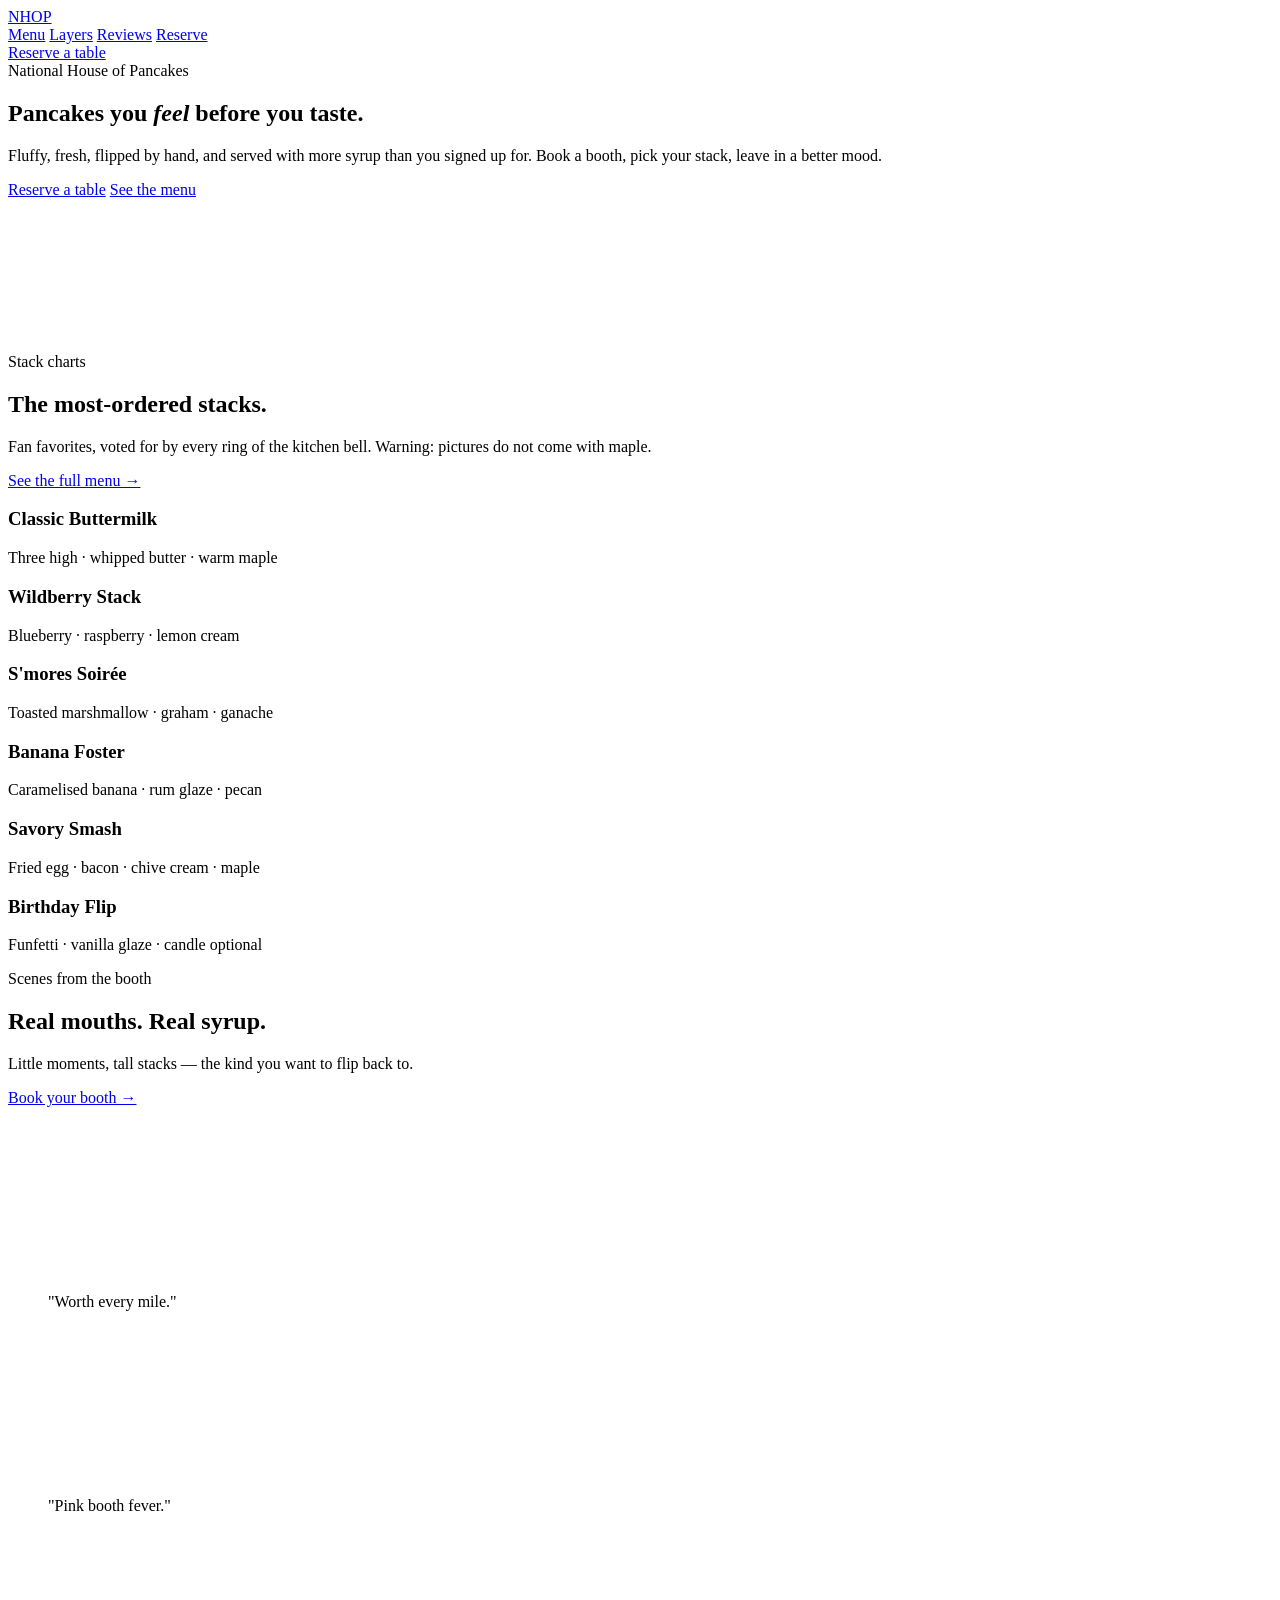
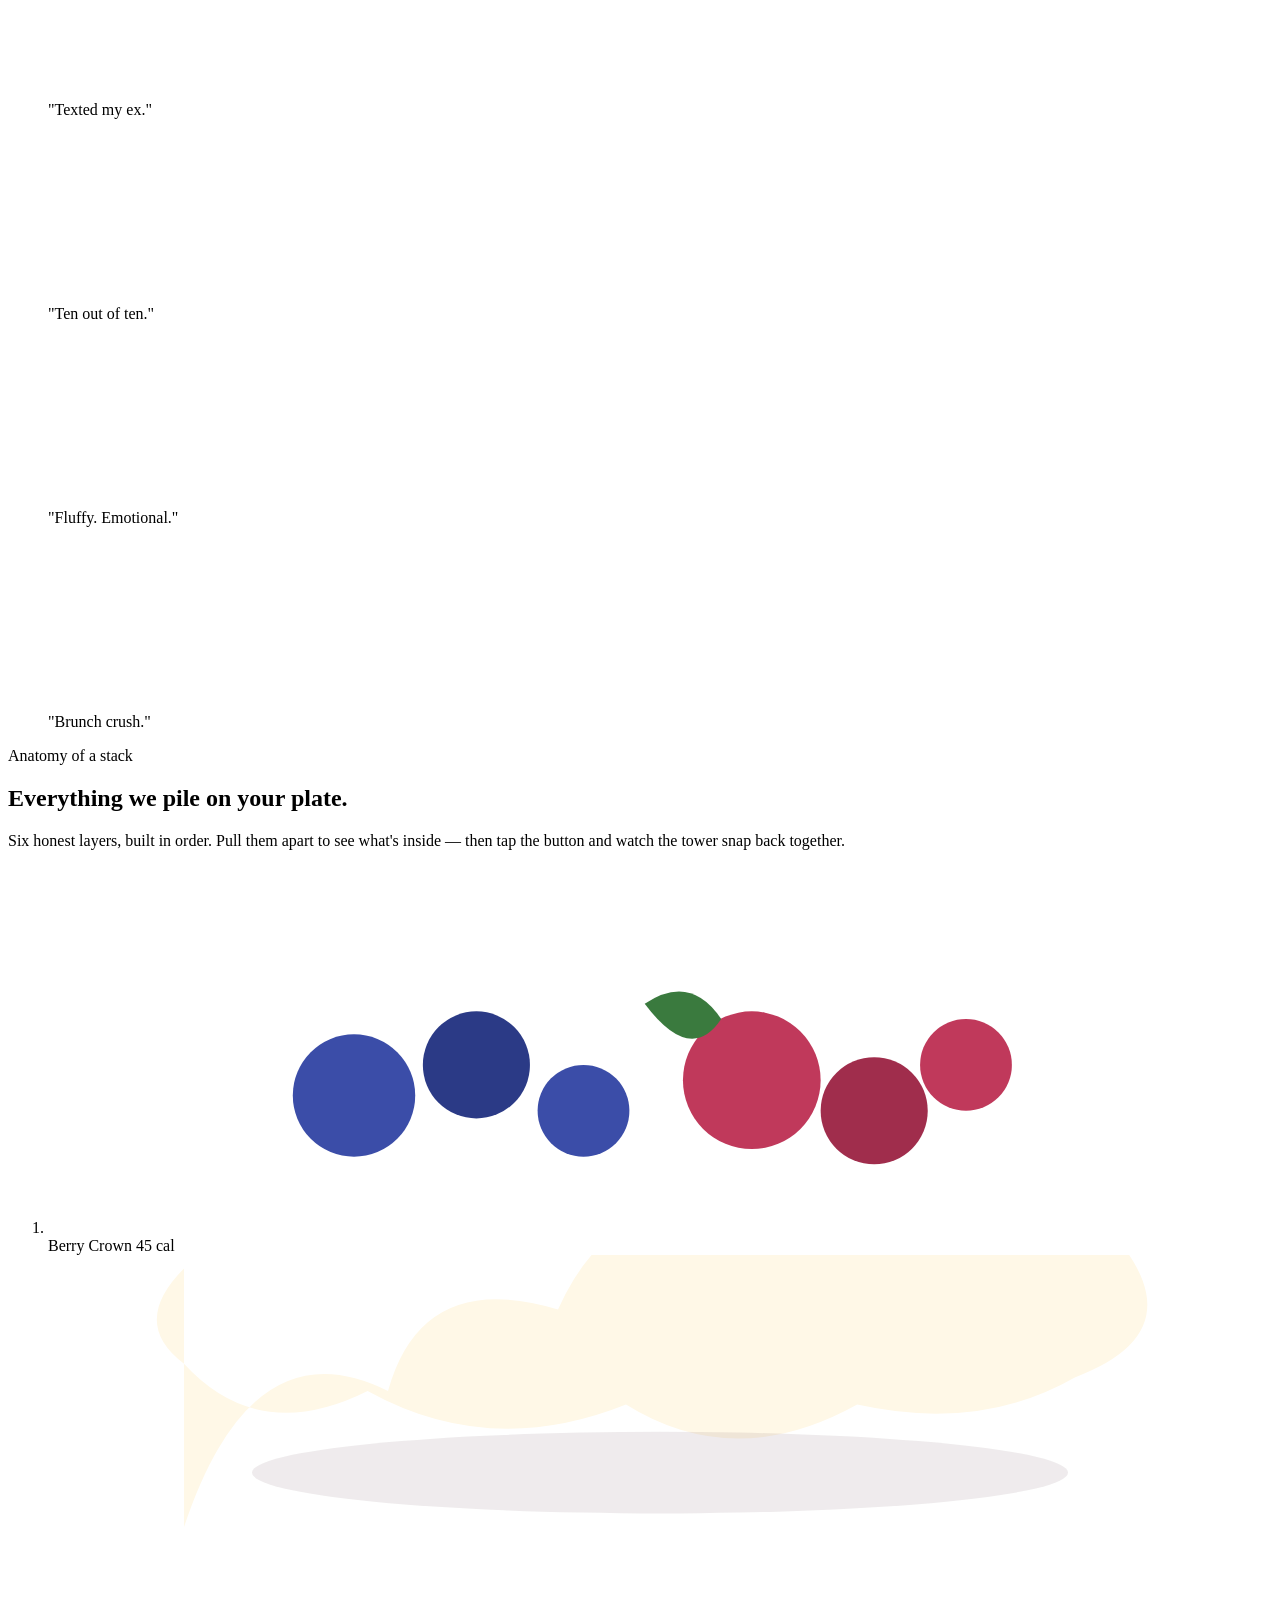
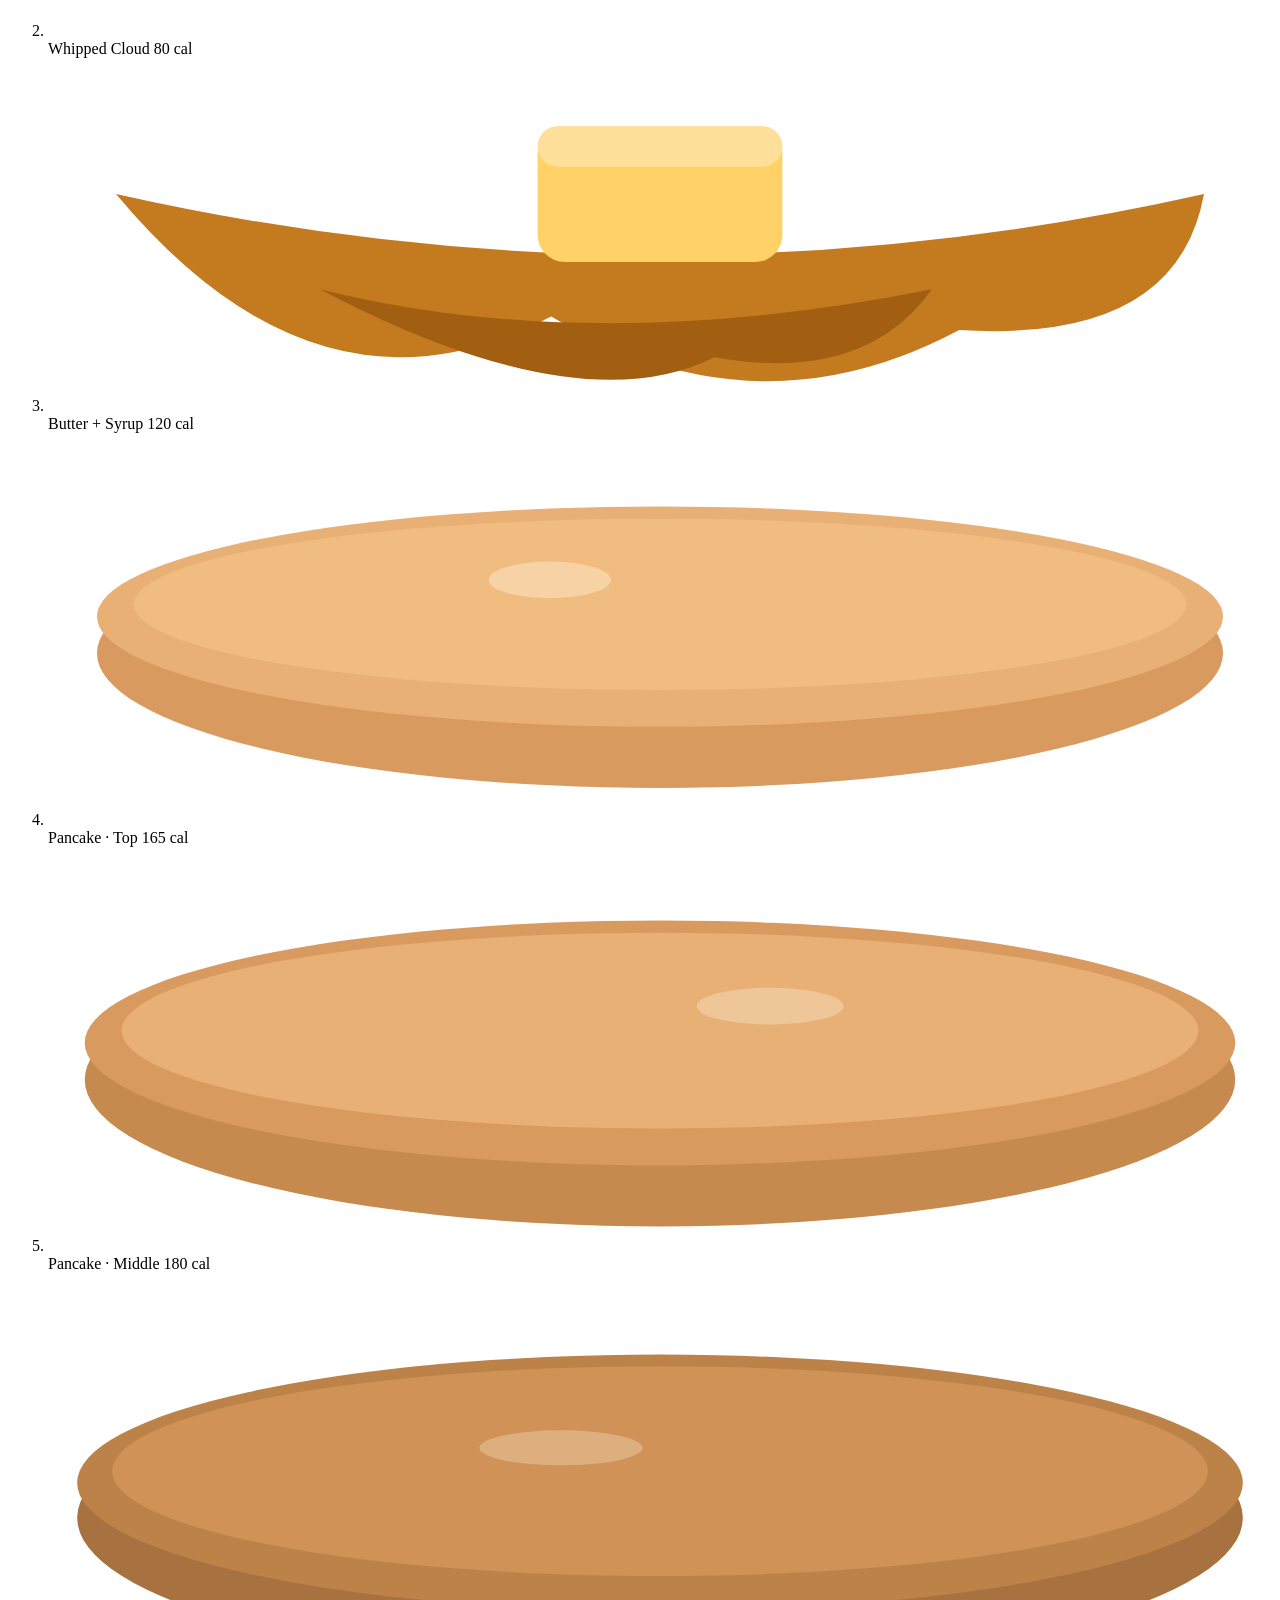
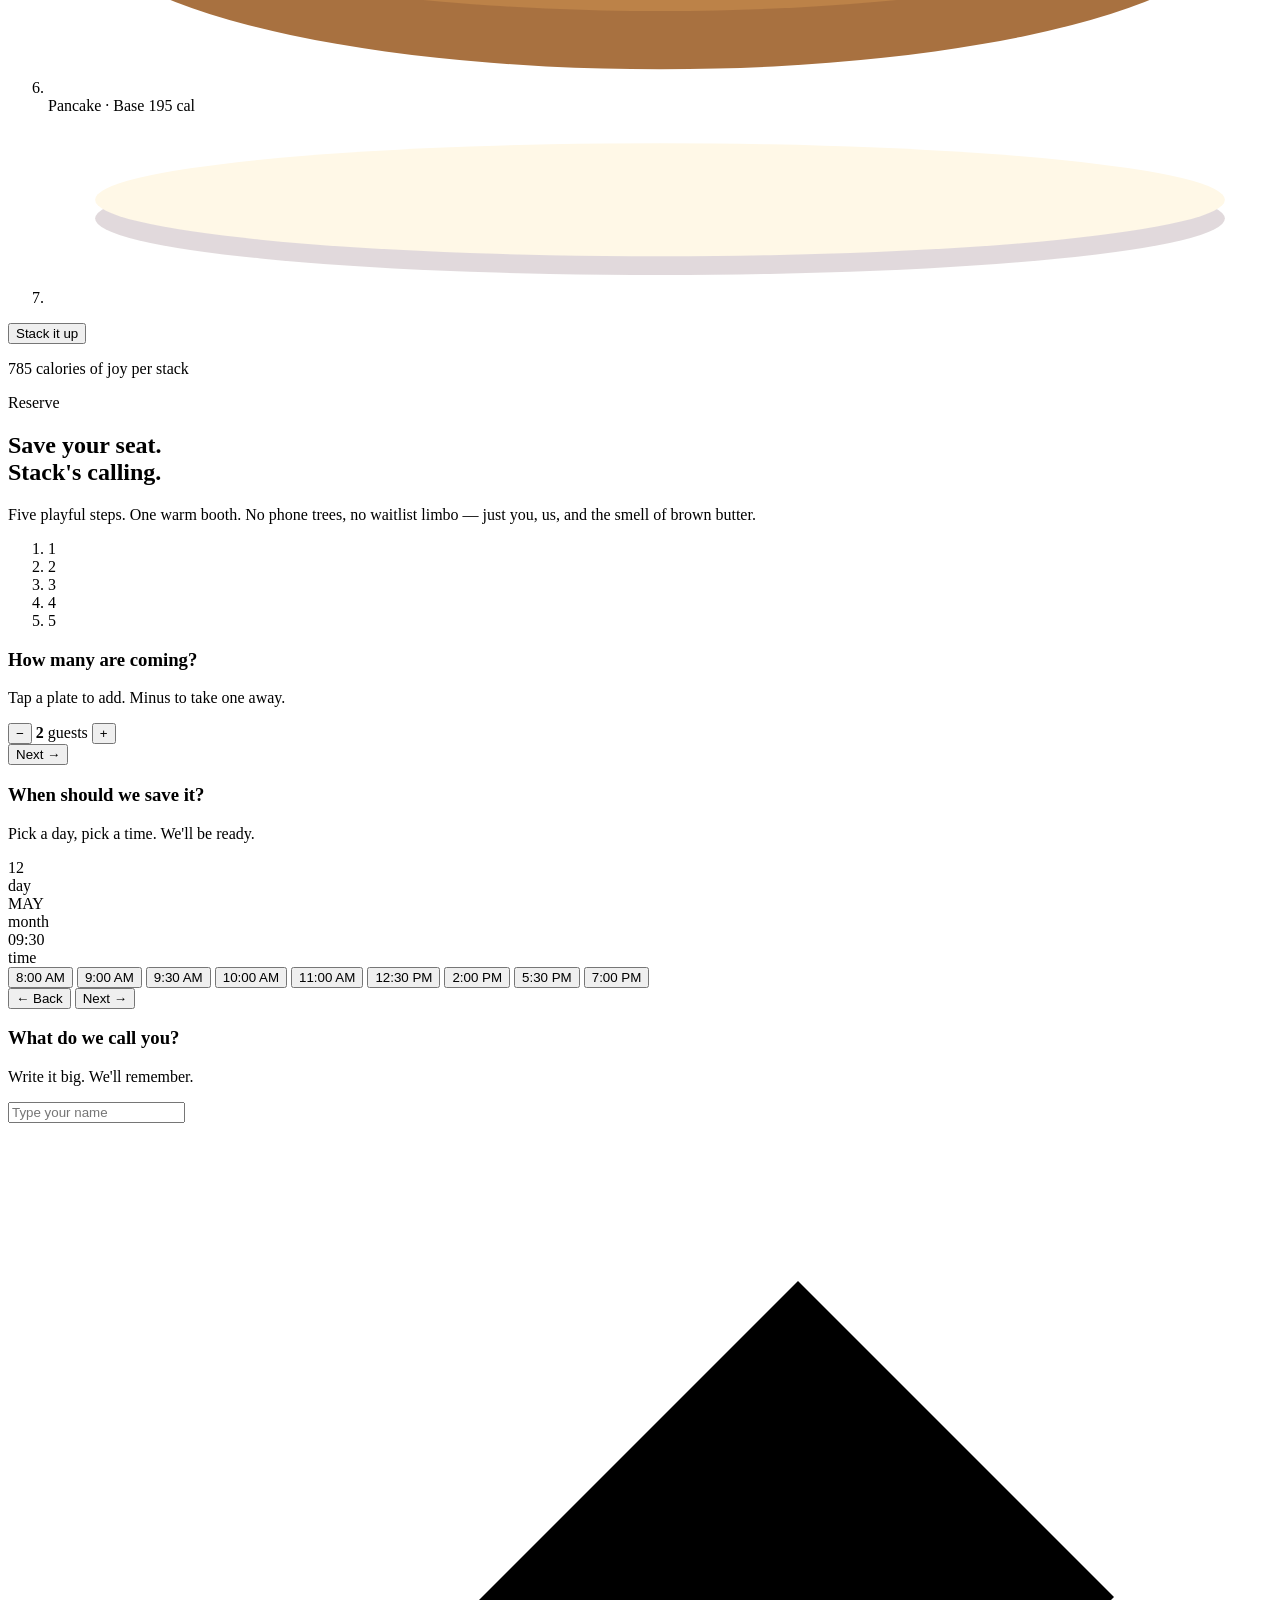
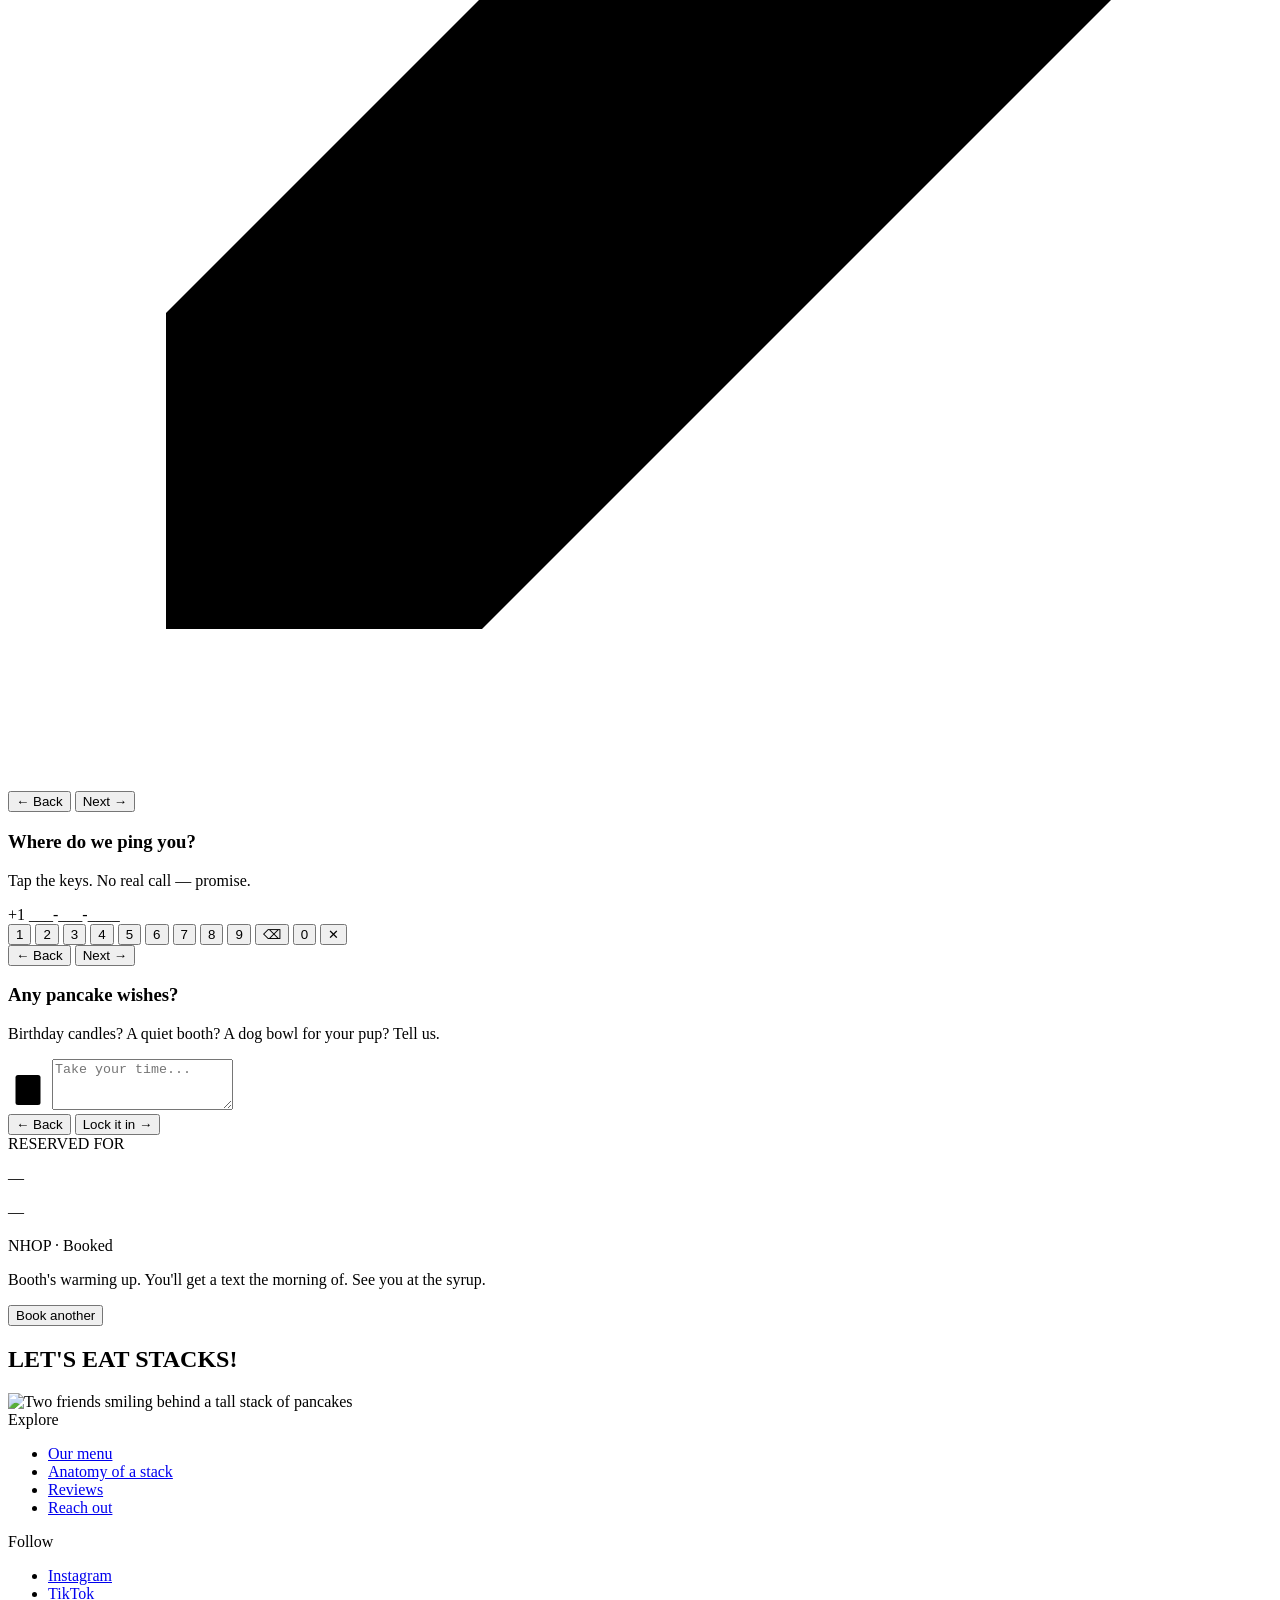
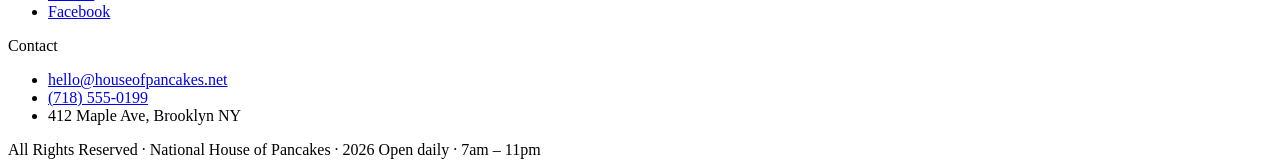
==== index.html @ e4974238 "Add files via upload" ====
<!DOCTYPE html>
<html lang="en">
<head>
  <meta charset="UTF-8" />
  <meta name="viewport" content="width=device-width, initial-scale=1.0" />
  <title>NHOP — Pancakes you feel before you taste.</title>
  <meta name="description" content="National House of Pancakes — fluffy stacks, bottomless syrup, and the happiest flip in America. Reserve a booth, pick your stack, leave in a better mood." />

  <!-- Satoshi — body / UI (Fontshare CDN) -->
  <link rel="preconnect" href="https://api.fontshare.com" crossorigin />
  <link rel="stylesheet" href="https://api.fontshare.com/v2/css?f[]=satoshi@400,500,700,900&display=swap" />

  <!-- Fraunces — display fallback until Atomic Beers is fully licensed -->
  <link rel="preconnect" href="https://fonts.googleapis.com" />
  <link rel="preconnect" href="https://fonts.gstatic.com" crossorigin />
  <link rel="stylesheet" href="https://fonts.googleapis.com/css2?family=Fraunces:wght@900&display=swap" />

  <!-- Local styles -->
  <link rel="stylesheet" href="./styles/main.css" />
</head>
<body>

  <!-- =========================================================
       Custom cursor (desktop) — gets JS-driven via main.js
       ========================================================= -->
  <div class="cursor" aria-hidden="true"></div>

  <!-- =========================================================
       NAV
       ========================================================= -->
  <header class="nav" id="nav">
    <div class="container nav__inner">
      <a href="/" class="nav__logo" aria-label="NHOP home">NHOP</a>
      <nav class="nav__links" aria-label="Primary">
        <a href="#menu">Menu</a>
        <a href="#layers">Layers</a>
        <a href="#reviews">Reviews</a>
        <a href="#reserve">Reserve</a>
      </nav>
      <a href="#reserve" class="btn">Reserve a table</a>
    </div>
  </header>

  <main>

    <!-- =========================================================
         HERO — Pancake Stack Builder (3D stage on the right)
         3D will be wired in via Three.js / R3F in a later pass.
         This skeleton uses a blob placeholder so layout works now.
         ========================================================= -->
    <section class="hero" id="hero">
      <div class="container hero__inner">

        <div class="hero__copy">
          <span class="eyebrow">National House of Pancakes</span>
          <h1 class="hero-title">
            Pancakes you <em>feel</em> before you taste.
          </h1>
          <!--
            Alt hero headlines (pick one for client review):
            · "Short on stacks. Long on joy."
            · "Stack happens. Pour follows."
            · "Breakfast that bites back. In a good way."
            · "Dopamine, served by the stack."
          -->
          <p class="lead hero__lead">
            Fluffy, fresh, flipped by hand, and served with more syrup than you
            signed up for. Book a booth, pick your stack, leave in a better mood.
          </p>
          <div class="hero__cta">
            <a href="#reserve" class="btn" data-cursor="grow">Reserve a table</a>
            <a href="#menu" class="btn btn--ghost" data-cursor="grow">See the menu</a>
          </div>
        </div>

        <div class="hero__stage" aria-hidden="true">
          <!-- Canvas mount point for Three.js / R3F pancake stack -->
          <canvas id="pancake-canvas"></canvas>
          <!-- Placeholder shown until 3D scene initialises -->
          <div class="hero__stage-placeholder" data-stage-placeholder></div>
        </div>

      </div>
    </section>

    <!-- =========================================================
         POPULAR — fan favorites
         ========================================================= -->
    <section class="section" id="menu">
      <div class="container">
        <div class="popular__head">
          <div>
            <span class="eyebrow">Stack charts</span>
            <h2>The most-ordered stacks.</h2>
            <p class="lead u-mt-6">
              Fan favorites, voted for by every ring of the kitchen bell. Warning:
              pictures do not come with maple.
            </p>
          </div>
          <a href="#full-menu" class="btn btn--ghost" data-cursor="grow">See the full menu →</a>
        </div>

        <div class="popular__grid">
          <article class="dish-card" data-cursor="grow">
            <h3 class="dish-card__title">Classic Buttermilk</h3>
            <p class="dish-card__meta">Three high · whipped butter · warm maple</p>
          </article>
          <article class="dish-card" data-cursor="grow">
            <h3 class="dish-card__title">Wildberry Stack</h3>
            <p class="dish-card__meta">Blueberry · raspberry · lemon cream</p>
          </article>
          <article class="dish-card" data-cursor="grow">
            <h3 class="dish-card__title">S'mores Soirée</h3>
            <p class="dish-card__meta">Toasted marshmallow · graham · ganache</p>
          </article>
          <article class="dish-card" data-cursor="grow">
            <h3 class="dish-card__title">Banana Foster</h3>
            <p class="dish-card__meta">Caramelised banana · rum glaze · pecan</p>
          </article>
          <article class="dish-card" data-cursor="grow">
            <h3 class="dish-card__title">Savory Smash</h3>
            <p class="dish-card__meta">Fried egg · bacon · chive cream · maple</p>
          </article>
          <article class="dish-card" data-cursor="grow">
            <h3 class="dish-card__title">Birthday Flip</h3>
            <p class="dish-card__meta">Funfetti · vanilla glaze · candle optional</p>
          </article>
        </div>
      </div>
    </section>

    <!-- =========================================================
         REVIEWS — pinned horizontal-scroll reel of polaroid videos
         The section is tall; a sticky child holds the heading + CTA
         on top and a horizontal track of tilted polaroid cards below.
         As the user scrolls vertically, JS translates the track on X.
         ========================================================= -->
    <section class="section section--pink reel" id="reviews">
      <div class="reel__pin">

        <div class="container reel__head">
          <div class="reel__head-copy">
            <span class="eyebrow">Scenes from the booth</span>
            <h2>Real mouths. Real syrup.</h2>
            <p class="lead u-mt-6">
              Little moments, tall stacks — the kind you want to flip back to.
            </p>
          </div>
          <a href="#reserve" class="btn" data-cursor="grow">Book your booth →</a>
        </div>

        <div class="reel__viewport">
          <div class="reel__track" data-reel-track>

            <figure class="reel-card" style="--tilt:-5deg; --lift:8px">
              <div class="reel-card__media">
                <video src="./assets/video/v1.mp4" poster="./assets/video/v1.jpg"
                       autoplay muted loop playsinline preload="metadata"
                       aria-label="A fresh pancake being flipped"></video>
              </div>
              <figcaption class="reel-card__meta">
                <p class="reel-card__quote">"Worth every mile."</p>
              </figcaption>
            </figure>

            <figure class="reel-card" style="--tilt:5deg; --lift:-18px">
              <div class="reel-card__media">
                <video src="./assets/video/v2.mp4" poster="./assets/video/v2.jpg"
                       autoplay muted loop playsinline preload="metadata"
                       aria-label="Pancakes stacking up on the plate"></video>
              </div>
              <figcaption class="reel-card__meta">
                <p class="reel-card__quote">"Pink booth fever."</p>
              </figcaption>
            </figure>

            <figure class="reel-card" style="--tilt:-3deg; --lift:22px">
              <div class="reel-card__media">
                <video src="./assets/video/v3.mp4" poster="./assets/video/v3.jpg"
                       autoplay muted loop playsinline preload="metadata"
                       aria-label="Warm maple syrup pouring over pancakes"></video>
              </div>
              <figcaption class="reel-card__meta">
                <p class="reel-card__quote">"Texted my ex."</p>
              </figcaption>
            </figure>

            <figure class="reel-card" style="--tilt:4deg; --lift:-6px">
              <div class="reel-card__media">
                <video src="./assets/video/v4.mp4" poster="./assets/video/v4.jpg"
                       autoplay muted loop playsinline preload="metadata"
                       aria-label="A tall stack glowing under warm light"></video>
              </div>
              <figcaption class="reel-card__meta">
                <p class="reel-card__quote">"Ten out of ten."</p>
              </figcaption>
            </figure>

            <figure class="reel-card" style="--tilt:-6deg; --lift:14px">
              <div class="reel-card__media">
                <video src="./assets/video/v5.mp4" poster="./assets/video/v5.jpg"
                       autoplay muted loop playsinline preload="metadata"
                       aria-label="Butter melting on the top of a hot stack"></video>
              </div>
              <figcaption class="reel-card__meta">
                <p class="reel-card__quote">"Fluffy. Emotional."</p>
              </figcaption>
            </figure>

            <figure class="reel-card" style="--tilt:6deg; --lift:-12px">
              <div class="reel-card__media">
                <video src="./assets/video/v6.mp4" poster="./assets/video/v6.jpg"
                       autoplay muted loop playsinline preload="metadata"
                       aria-label="First bite taken out of a pancake"></video>
              </div>
              <figcaption class="reel-card__meta">
                <p class="reel-card__quote">"Brunch crush."</p>
              </figcaption>
            </figure>

          </div>
        </div>

      </div>
    </section>

    <!-- =========================================================
         LAYERS — exploded-view pancake (anatomy of a stack)
         Explains what goes into a NHOP stack + calorie story per layer.
         The SVG layers are a fast placeholder; a dedicated 3D assembly
         video (separate Higgsfield gen) will drop in here once ready.
         ========================================================= -->
    <section class="section layers" id="layers">
      <div class="container">

        <header class="layers__head">
          <span class="eyebrow">Anatomy of a stack</span>
          <h2 class="layers__title">Everything we pile on your plate.</h2>
          <p class="lead">
            Six honest layers, built in order. Pull them apart to see what's inside —
            then tap the button and watch the tower snap back together.
          </p>
        </header>

        <div class="layers__stage" data-layers-state="exploded" aria-live="polite">

          <ol class="layers__stack" role="list">

            <!-- 1 · Berry crown -->
            <li class="layer" style="--i:0" data-label-side="left">
              <div class="layer__art layer__art--berries">
                <svg viewBox="0 0 160 48" aria-hidden="true" focusable="false">
                  <!-- blueberries -->
                  <circle cx="40"  cy="30" r="8"  fill="#3B4DA8"/>
                  <circle cx="56"  cy="26" r="7"  fill="#2B3A86"/>
                  <circle cx="70"  cy="32" r="6"  fill="#3B4DA8"/>
                  <!-- raspberries -->
                  <circle cx="92"  cy="28" r="9"  fill="#C0395B"/>
                  <circle cx="108" cy="32" r="7"  fill="#A02D4C"/>
                  <circle cx="120" cy="26" r="6"  fill="#C0395B"/>
                  <!-- leaf -->
                  <path d="M78 18 q6 -4 10 2 q-4 6 -10 -2 z" fill="#3A7A3E"/>
                </svg>
              </div>
              <aside class="layer__label">
                <span class="layer__name">Berry Crown</span>
                <span class="layer__cal">45 cal</span>
              </aside>
            </li>

            <!-- 2 · Whipped cream -->
            <li class="layer" style="--i:1" data-label-side="right">
              <div class="layer__art layer__art--cream">
                <svg viewBox="0 0 180 56" aria-hidden="true" focusable="false">
                  <path d="M20 40 q10 -30 30 -20 q5 -18 25 -12 q10 -22 30 -8 q15 -18 30 -4 q12 -10 24 4 q8 12 -8 18 q-14 8 -32 4 q-18 10 -34 0 q-20 8 -38 -2 q-16 8 -27 -4 q-8 -6 0 -14 z" fill="#FFF8E7"/>
                  <ellipse cx="90" cy="32" rx="60" ry="6" fill="rgba(57,2,25,0.08)"/>
                </svg>
              </div>
              <aside class="layer__label">
                <span class="layer__name">Whipped Cloud</span>
                <span class="layer__cal">80 cal</span>
              </aside>
            </li>

            <!-- 3 · Butter + syrup -->
            <li class="layer" style="--i:2" data-label-side="left">
              <div class="layer__art layer__art--butter">
                <svg viewBox="0 0 180 52" aria-hidden="true" focusable="false">
                  <!-- maple glaze drip -->
                  <path d="M10 20 q80 18 160 0 q-4 22 -36 20 q-30 16 -60 -2 q-34 18 -64 -18 z" fill="#C47A1E"/>
                  <path d="M40 34 q40 10 90 0 q-10 14 -32 10 q-20 10 -58 -10 z" fill="#A25F12"/>
                  <!-- butter pat -->
                  <rect x="72" y="10" width="36" height="20" rx="4" fill="#FFD166"/>
                  <rect x="72" y="10" width="36" height="6"  rx="3" fill="#FFE09A"/>
                </svg>
              </div>
              <aside class="layer__label">
                <span class="layer__name">Butter + Syrup</span>
                <span class="layer__cal">120 cal</span>
              </aside>
            </li>

            <!-- 4 · Pancake top -->
            <li class="layer" style="--i:3" data-label-side="right">
              <div class="layer__art layer__art--pancake">
                <svg viewBox="0 0 200 64" aria-hidden="true" focusable="false">
                  <ellipse cx="100" cy="36" rx="92" ry="22" fill="#D89A5E"/>
                  <ellipse cx="100" cy="30" rx="92" ry="18" fill="#E8B074"/>
                  <ellipse cx="100" cy="28" rx="86" ry="14" fill="#F0BC7F"/>
                  <ellipse cx="82"  cy="24" rx="10" ry="3"  fill="rgba(255,248,231,0.35)"/>
                </svg>
              </div>
              <aside class="layer__label">
                <span class="layer__name">Pancake · Top</span>
                <span class="layer__cal">165 cal</span>
              </aside>
            </li>

            <!-- 5 · Pancake middle -->
            <li class="layer" style="--i:4" data-label-side="left">
              <div class="layer__art layer__art--pancake">
                <svg viewBox="0 0 200 66" aria-hidden="true" focusable="false">
                  <ellipse cx="100" cy="38" rx="94" ry="24" fill="#C68A4F"/>
                  <ellipse cx="100" cy="32" rx="94" ry="20" fill="#D89A5E"/>
                  <ellipse cx="100" cy="30" rx="88" ry="16" fill="#E8B074"/>
                  <ellipse cx="118" cy="26" rx="12" ry="3"  fill="rgba(255,248,231,0.3)"/>
                </svg>
              </div>
              <aside class="layer__label">
                <span class="layer__name">Pancake · Middle</span>
                <span class="layer__cal">180 cal</span>
              </aside>
            </li>

            <!-- 6 · Pancake base -->
            <li class="layer" style="--i:5" data-label-side="right">
              <div class="layer__art layer__art--pancake">
                <svg viewBox="0 0 210 72" aria-hidden="true" focusable="false">
                  <ellipse cx="105" cy="42" rx="100" ry="26" fill="#A87140"/>
                  <ellipse cx="105" cy="36" rx="100" ry="22" fill="#BC8248"/>
                  <ellipse cx="105" cy="34" rx="94"  ry="18" fill="#D09256"/>
                  <ellipse cx="88"  cy="30" rx="14"  ry="3"  fill="rgba(255,248,231,0.28)"/>
                </svg>
              </div>
              <aside class="layer__label">
                <span class="layer__name">Pancake · Base</span>
                <span class="layer__cal">195 cal</span>
              </aside>
            </li>

            <!-- Plate (static, anchor) -->
            <li class="layer layer--plate" style="--i:6" aria-hidden="true">
              <div class="layer__art layer__art--plate">
                <svg viewBox="0 0 260 40" focusable="false">
                  <ellipse cx="130" cy="22" rx="120" ry="12" fill="rgba(57,2,25,0.15)"/>
                  <ellipse cx="130" cy="18" rx="120" ry="12" fill="#FFF8E7"/>
                </svg>
              </div>
            </li>

          </ol>

          <div class="layers__controls">
            <button class="btn" data-layers-toggle aria-pressed="false">Stack it up</button>
            <p class="layers__total"><span class="layers__total-num">785</span> calories of joy per stack</p>
          </div>

        </div>
      </div>
    </section>

    <!-- =========================================================
         RESERVE — interactive 5-step mini-game
         Each step is its own micro-scene with its own interaction.
         State managed in scripts/reserve.js
         ========================================================= -->
    <section class="section reserve" id="reserve">
      <div class="container reserve__inner">

        <header class="reserve__intro">
          <span class="eyebrow">Reserve</span>
          <h2 class="reserve__title">Save your seat. <br/>Stack's calling.</h2>
          <p class="lead reserve__lead">
            Five playful steps. One warm booth. No phone trees, no waitlist
            limbo — just you, us, and the smell of brown butter.
          </p>
        </header>

        <div class="reserve__game" data-step="1" aria-live="polite">

          <!-- Step progress dots -->
          <ol class="reserve__progress" aria-label="Reservation progress">
            <li class="reserve__dot is-active" data-step="1"><span>1</span></li>
            <li class="reserve__dot" data-step="2"><span>2</span></li>
            <li class="reserve__dot" data-step="3"><span>3</span></li>
            <li class="reserve__dot" data-step="4"><span>4</span></li>
            <li class="reserve__dot" data-step="5"><span>5</span></li>
          </ol>

          <!-- ======= Step 1: Party size ======= -->
          <div class="reserve__scene is-visible" data-scene="1">
            <h3 class="reserve__q">How many are coming?</h3>
            <p class="reserve__hint">Tap a plate to add. Minus to take one away.</p>

            <div class="party-table" data-party-count="2" aria-label="Animated party table">
              <!-- Plates rendered by JS -->
            </div>

            <div class="party-controls">
              <button class="party-btn" data-party="-" aria-label="Remove a plate">−</button>
              <span class="party-display"><strong class="party-count">2</strong> <span>guests</span></span>
              <button class="party-btn" data-party="+" aria-label="Add a plate">+</button>
            </div>

            <div class="reserve__nav">
              <span class="reserve__nav-spacer"></span>
              <button class="btn" data-reserve-next>Next →</button>
            </div>
          </div>

          <!-- ======= Step 2: Date & time (flip-clock) ======= -->
          <div class="reserve__scene" data-scene="2">
            <h3 class="reserve__q">When should we save it?</h3>
            <p class="reserve__hint">Pick a day, pick a time. We'll be ready.</p>

            <div class="flip-clock" aria-label="Selected date and time">
              <div class="flip-unit">
                <div class="flip-card" data-flip="day">12</div>
                <span class="flip-label">day</span>
              </div>
              <div class="flip-unit">
                <div class="flip-card" data-flip="month">MAY</div>
                <span class="flip-label">month</span>
              </div>
              <div class="flip-unit flip-unit--wide">
                <div class="flip-card" data-flip="time">09:30</div>
                <span class="flip-label">time</span>
              </div>
            </div>

            <div class="date-picker">
              <div class="date-picker__row" data-picker="day" aria-label="Day chips">
                <!-- day chips rendered by JS -->
              </div>
              <div class="date-picker__row" data-picker="time" aria-label="Time chips">
                <button class="chip" data-time="08:00">8:00 AM</button>
                <button class="chip" data-time="09:00">9:00 AM</button>
                <button class="chip is-active" data-time="09:30">9:30 AM</button>
                <button class="chip" data-time="10:00">10:00 AM</button>
                <button class="chip" data-time="11:00">11:00 AM</button>
                <button class="chip" data-time="12:30">12:30 PM</button>
                <button class="chip" data-time="14:00">2:00 PM</button>
                <button class="chip" data-time="17:30">5:30 PM</button>
                <button class="chip" data-time="19:00">7:00 PM</button>
              </div>
            </div>

            <div class="reserve__nav">
              <button class="btn btn--ghost" data-reserve-prev>← Back</button>
              <button class="btn" data-reserve-next>Next →</button>
            </div>
          </div>

          <!-- ======= Step 3: Name (handwritten) ======= -->
          <div class="reserve__scene" data-scene="3">
            <h3 class="reserve__q">What do we call you?</h3>
            <p class="reserve__hint">Write it big. We'll remember.</p>

            <div class="name-field">
              <input
                type="text"
                class="name-input"
                data-reserve-field="name"
                placeholder="Type your name"
                autocomplete="given-name"
                maxlength="24" />
              <span class="name-underline" aria-hidden="true"></span>
              <svg class="name-pen" viewBox="0 0 32 32" aria-hidden="true">
                <path d="M20 4l8 8-16 16H4v-8L20 4z" fill="currentColor"/>
              </svg>
            </div>

            <div class="reserve__nav">
              <button class="btn btn--ghost" data-reserve-prev>← Back</button>
              <button class="btn" data-reserve-next>Next →</button>
            </div>
          </div>

          <!-- ======= Step 4: Phone (retro keypad) ======= -->
          <div class="reserve__scene" data-scene="4">
            <h3 class="reserve__q">Where do we ping you?</h3>
            <p class="reserve__hint">Tap the keys. No real call — promise.</p>

            <div class="phone-display">
              <span class="phone-prefix">+1</span>
              <span class="phone-number" data-reserve-field="phone">___-___-____</span>
            </div>

            <div class="keypad" aria-label="Phone keypad">
              <button class="key" data-key="1">1</button>
              <button class="key" data-key="2">2</button>
              <button class="key" data-key="3">3</button>
              <button class="key" data-key="4">4</button>
              <button class="key" data-key="5">5</button>
              <button class="key" data-key="6">6</button>
              <button class="key" data-key="7">7</button>
              <button class="key" data-key="8">8</button>
              <button class="key" data-key="9">9</button>
              <button class="key key--alt" data-key="del" aria-label="Delete last digit">⌫</button>
              <button class="key" data-key="0">0</button>
              <button class="key key--alt" data-key="clear" aria-label="Clear number">✕</button>
            </div>

            <div class="reserve__nav">
              <button class="btn btn--ghost" data-reserve-prev>← Back</button>
              <button class="btn" data-reserve-next>Next →</button>
            </div>
          </div>

          <!-- ======= Step 5: Wishes ======= -->
          <div class="reserve__scene" data-scene="5">
            <h3 class="reserve__q">Any pancake wishes?</h3>
            <p class="reserve__hint">Birthday candles? A quiet booth? A dog bowl for your pup? Tell us.</p>

            <div class="wish-field">
              <span class="wish-waiter" aria-hidden="true">
                <!-- Simple notebook icon that "nods" while typing -->
                <svg viewBox="0 0 32 32" width="40" height="40">
                  <rect x="6" y="4" width="20" height="24" rx="2" fill="var(--color-honey)"/>
                  <line x1="10" y1="10" x2="22" y2="10" stroke="var(--color-burgundy)" stroke-width="1.5"/>
                  <line x1="10" y1="15" x2="22" y2="15" stroke="var(--color-burgundy)" stroke-width="1.5"/>
                  <line x1="10" y1="20" x2="18" y2="20" stroke="var(--color-burgundy)" stroke-width="1.5"/>
                </svg>
              </span>
              <textarea
                class="wish-input"
                data-reserve-field="wish"
                rows="3"
                maxlength="240"
                placeholder="Take your time..."></textarea>
            </div>

            <div class="reserve__nav">
              <button class="btn btn--ghost" data-reserve-prev>← Back</button>
              <button class="btn" data-reserve-submit>Lock it in →</button>
            </div>
          </div>

          <!-- ======= Confirmation scene ======= -->
          <div class="reserve__scene reserve__scene--done" data-scene="done">
            <div class="reserve__card" role="status">
              <span class="reserve__card-label">RESERVED FOR</span>
              <p class="reserve__card-name" data-confirm="name">—</p>
              <p class="reserve__card-meta" data-confirm="meta">—</p>
              <p class="reserve__card-wish" data-confirm="wish"></p>
              <span class="reserve__card-seal">NHOP · Booked</span>
            </div>
            <p class="reserve__done-copy">Booth's warming up. You'll get a text the morning of. See you at the syrup.</p>
            <button class="btn btn--ghost" data-reserve-restart>Book another</button>
          </div>

        </div>
      </div>
    </section>

  </main>

  <!-- =========================================================
       FOOTER
       ========================================================= -->
  <footer class="footer" id="about">
    <div class="container">

      <!-- Big shouted headline, one line -->
      <h2 class="footer__headline">
        LET'S <span class="footer__headline-accent">EAT</span> STACKS!
      </h2>

      <!-- Pink pill with cut-out crew photo extending above -->
      <div class="footer__hero">
        <picture>
          <source srcset="./assets/images/footer-crew.webp" type="image/webp">
          <img
            class="footer__crew"
            src="./assets/images/footer-crew.png"
            alt="Two friends smiling behind a tall stack of pancakes"
            loading="lazy" decoding="async"
            width="1600" height="1194">
        </picture>
      </div>

      <!-- Three-column info strip -->
      <div class="footer__grid">

        <div class="footer__col">
          <div class="footer__heading">Explore</div>
          <ul class="footer__list">
            <li><a href="#menu">Our menu</a></li>
            <li><a href="#layers">Anatomy of a stack</a></li>
            <li><a href="#reviews">Reviews</a></li>
            <li><a href="#reserve">Reach out</a></li>
          </ul>
        </div>

        <div class="footer__col">
          <div class="footer__heading">Follow</div>
          <ul class="footer__list">
            <li><a href="https://www.instagram.com/national_house_of_pancakes" rel="noopener">Instagram</a></li>
            <li><a href="https://www.tiktok.com/@ilovenhop" rel="noopener">TikTok</a></li>
            <li><a href="#facebook">Facebook</a></li>
          </ul>
        </div>

        <div class="footer__col footer__col--contact">
          <div class="footer__heading">Contact</div>
          <ul class="footer__list">
            <li><a href="mailto:hello@houseofpancakes.net">hello@houseofpancakes.net</a></li>
            <li><a href="tel:+17185550199">(718) 555-0199</a></li>
            <li>412 Maple Ave, Brooklyn NY</li>
          </ul>
        </div>

      </div>

      <!-- Tiny print -->
      <div class="footer__bottom">
        <span>All Rights Reserved · National House of Pancakes · 2026</span>
        <span class="footer__legal">Open daily · 7am – 11pm</span>
      </div>

    </div>
  </footer>

  <!-- JS hooks: cursor, nav, ScrollTrigger, 3D mount -->
  <!-- No type="module" so the file works when opened via file:// -->
  <script src="./scripts/main.js" defer></script>
  <script src="./scripts/reserve.js" defer></script>
</body>
</html>
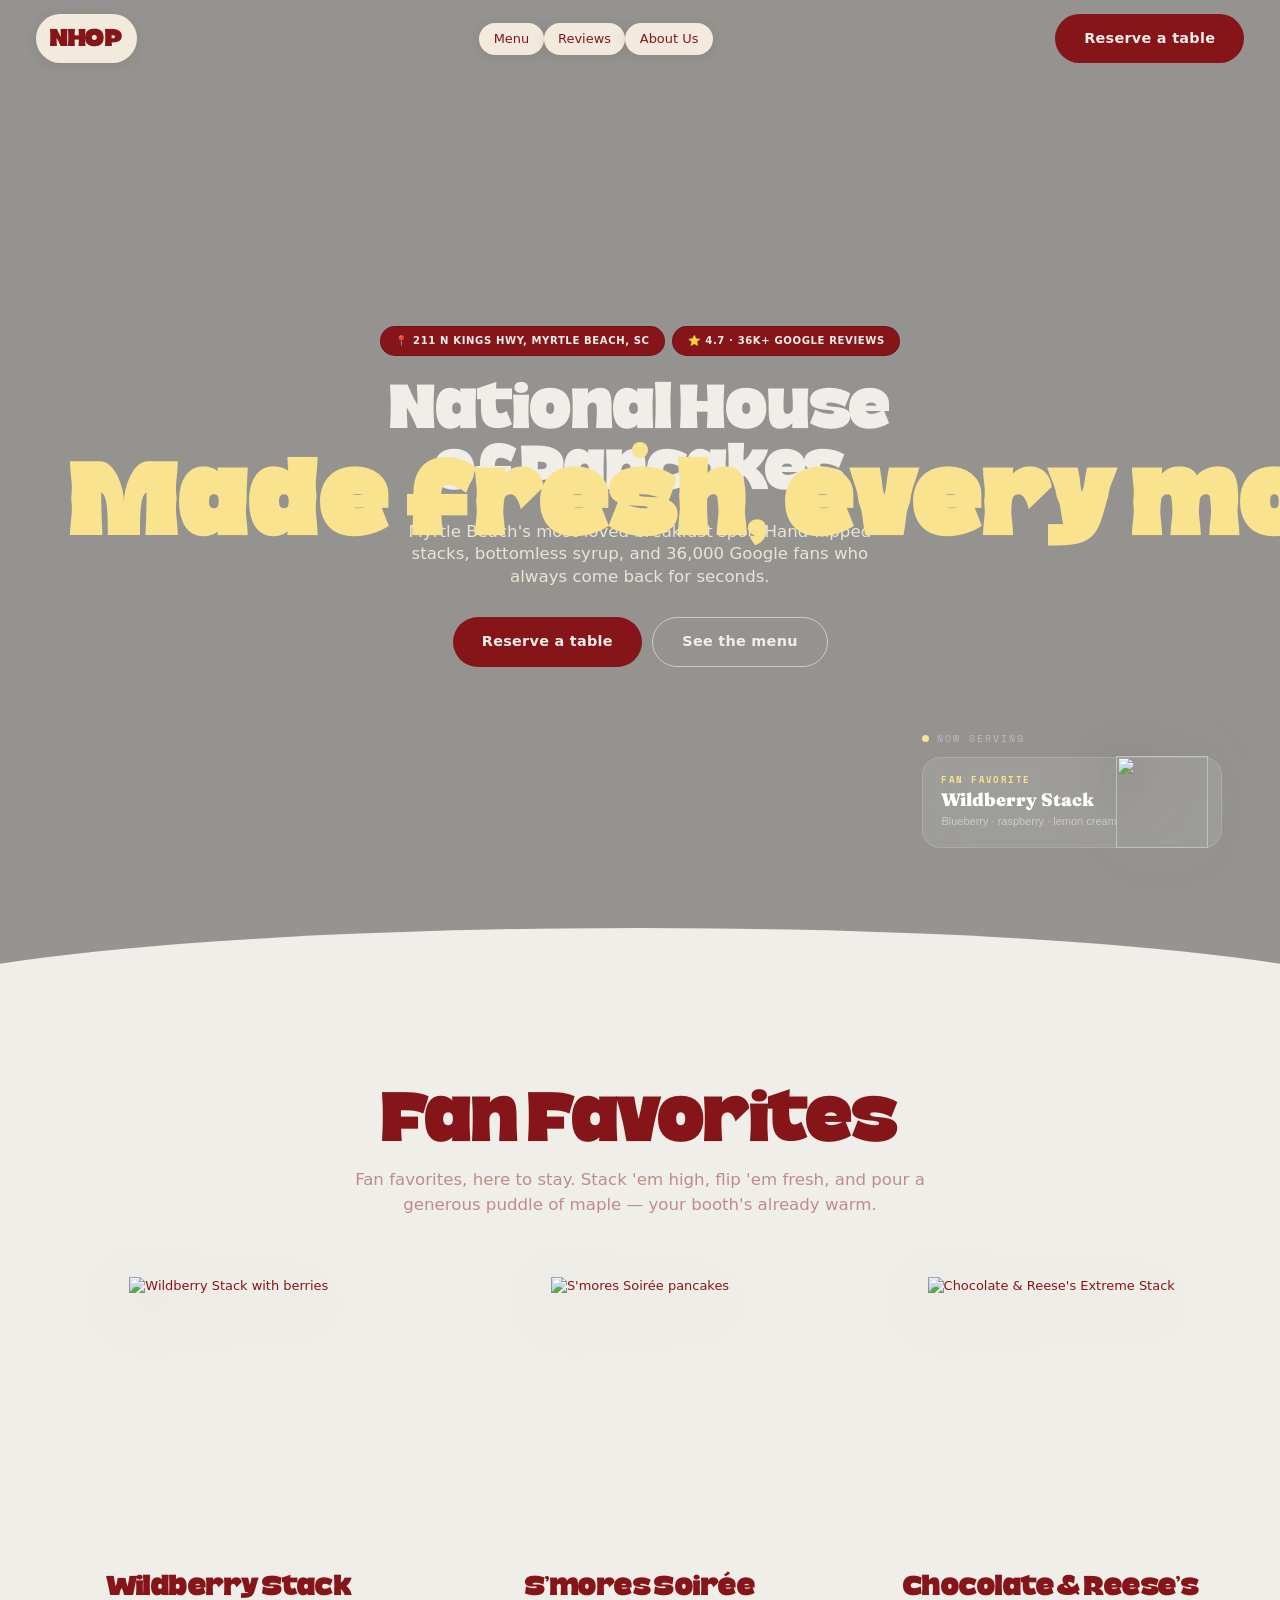
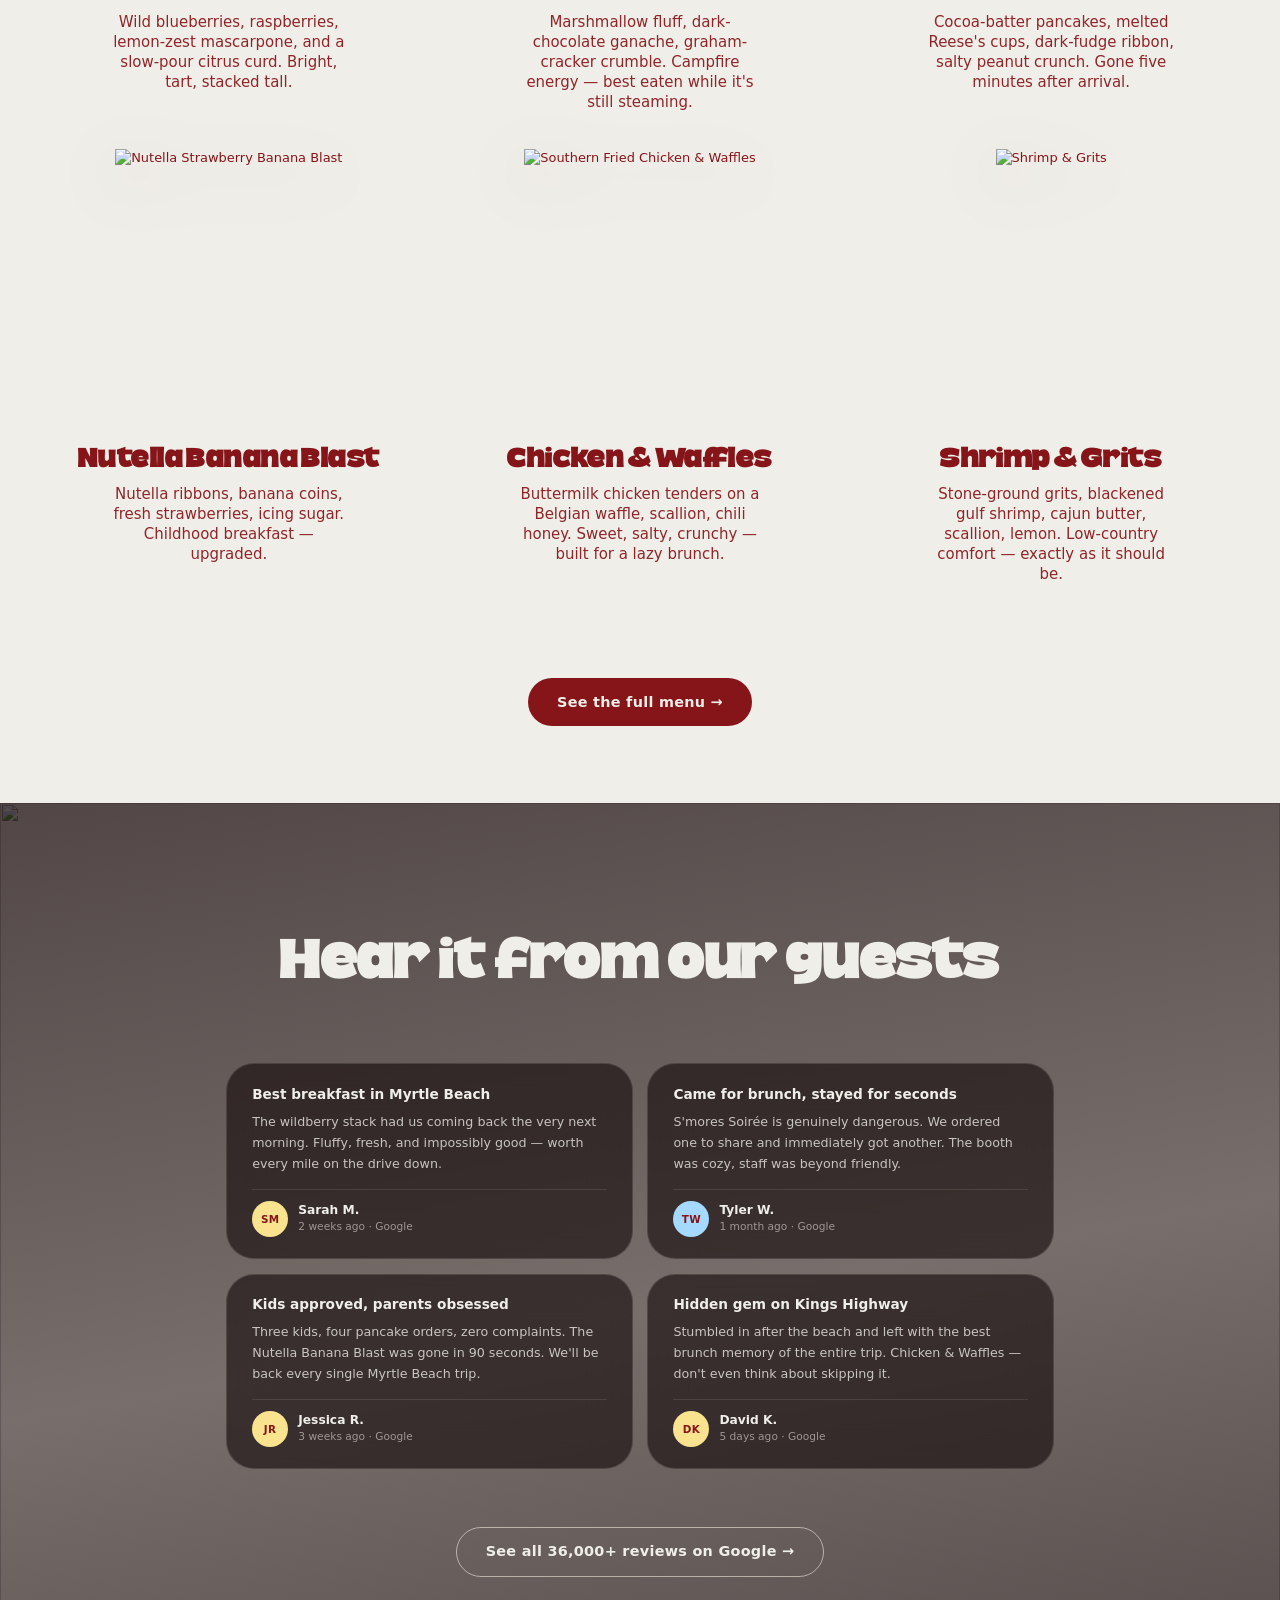
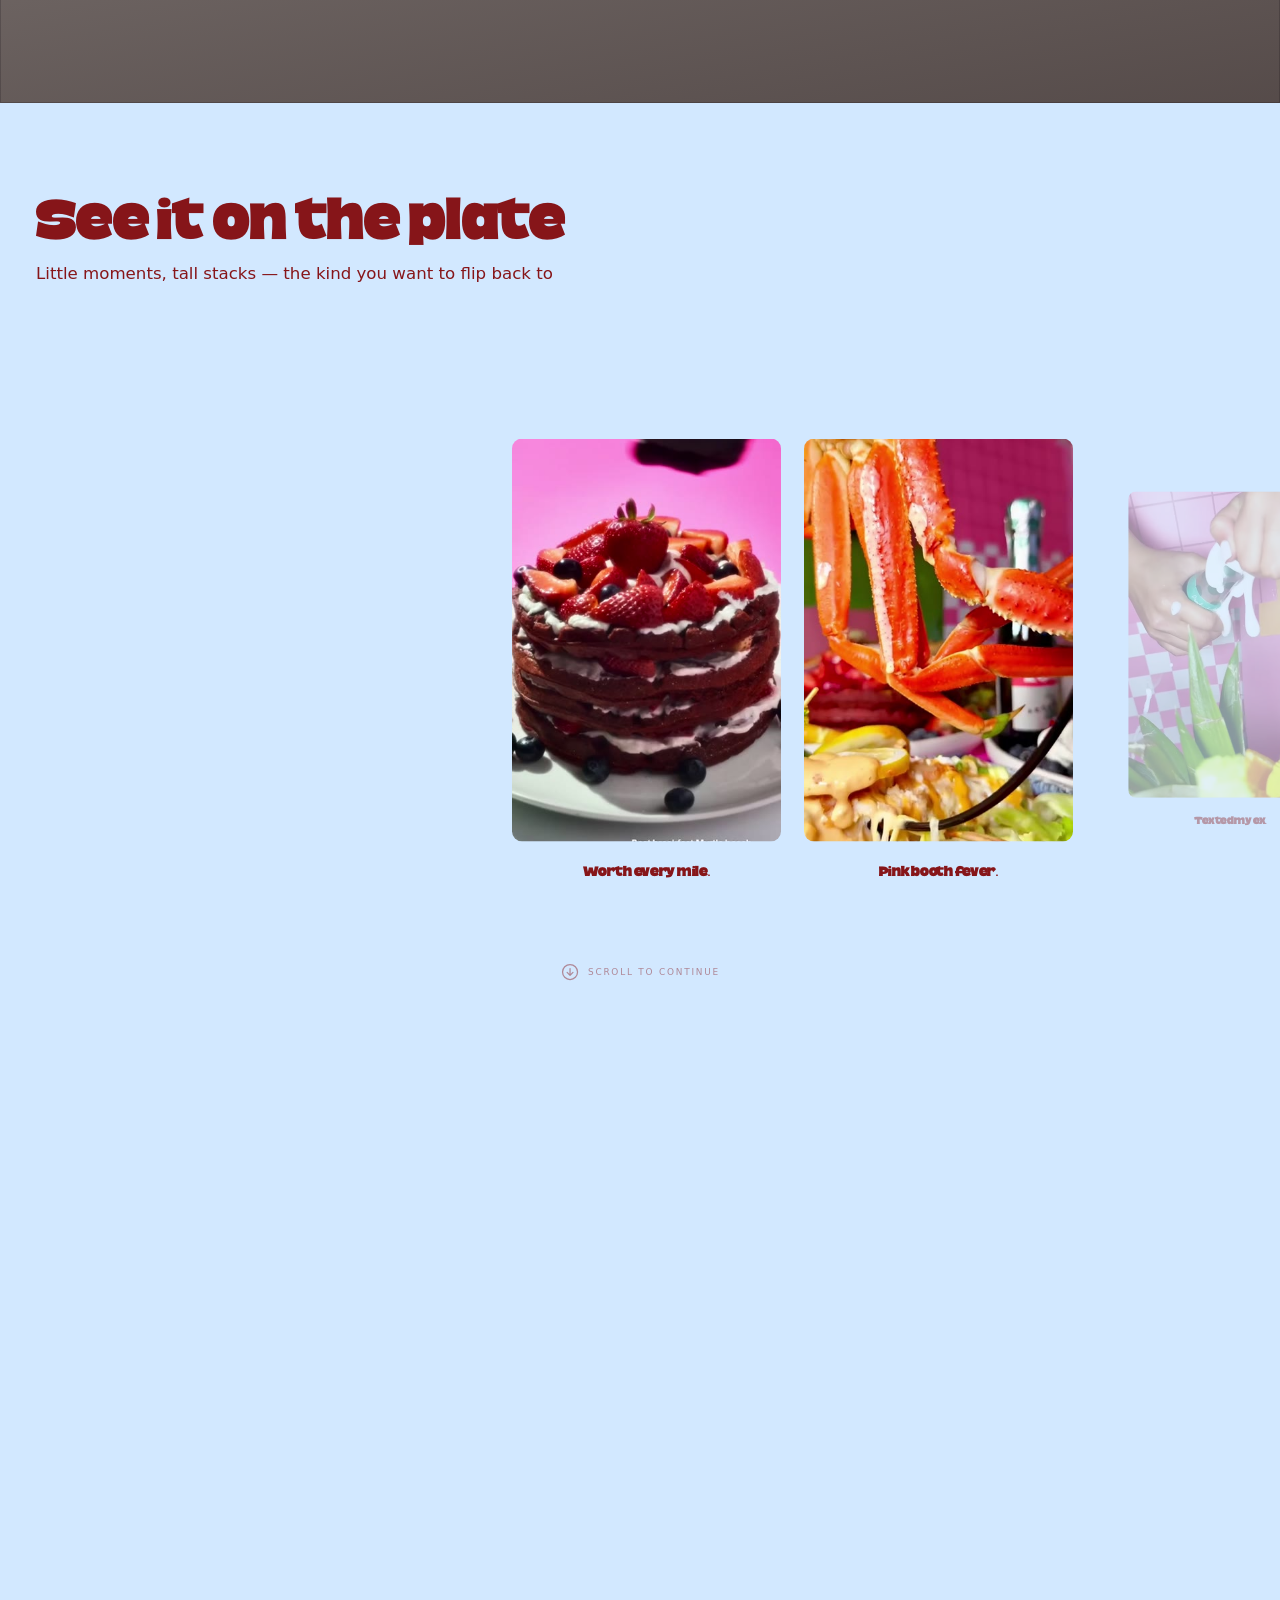
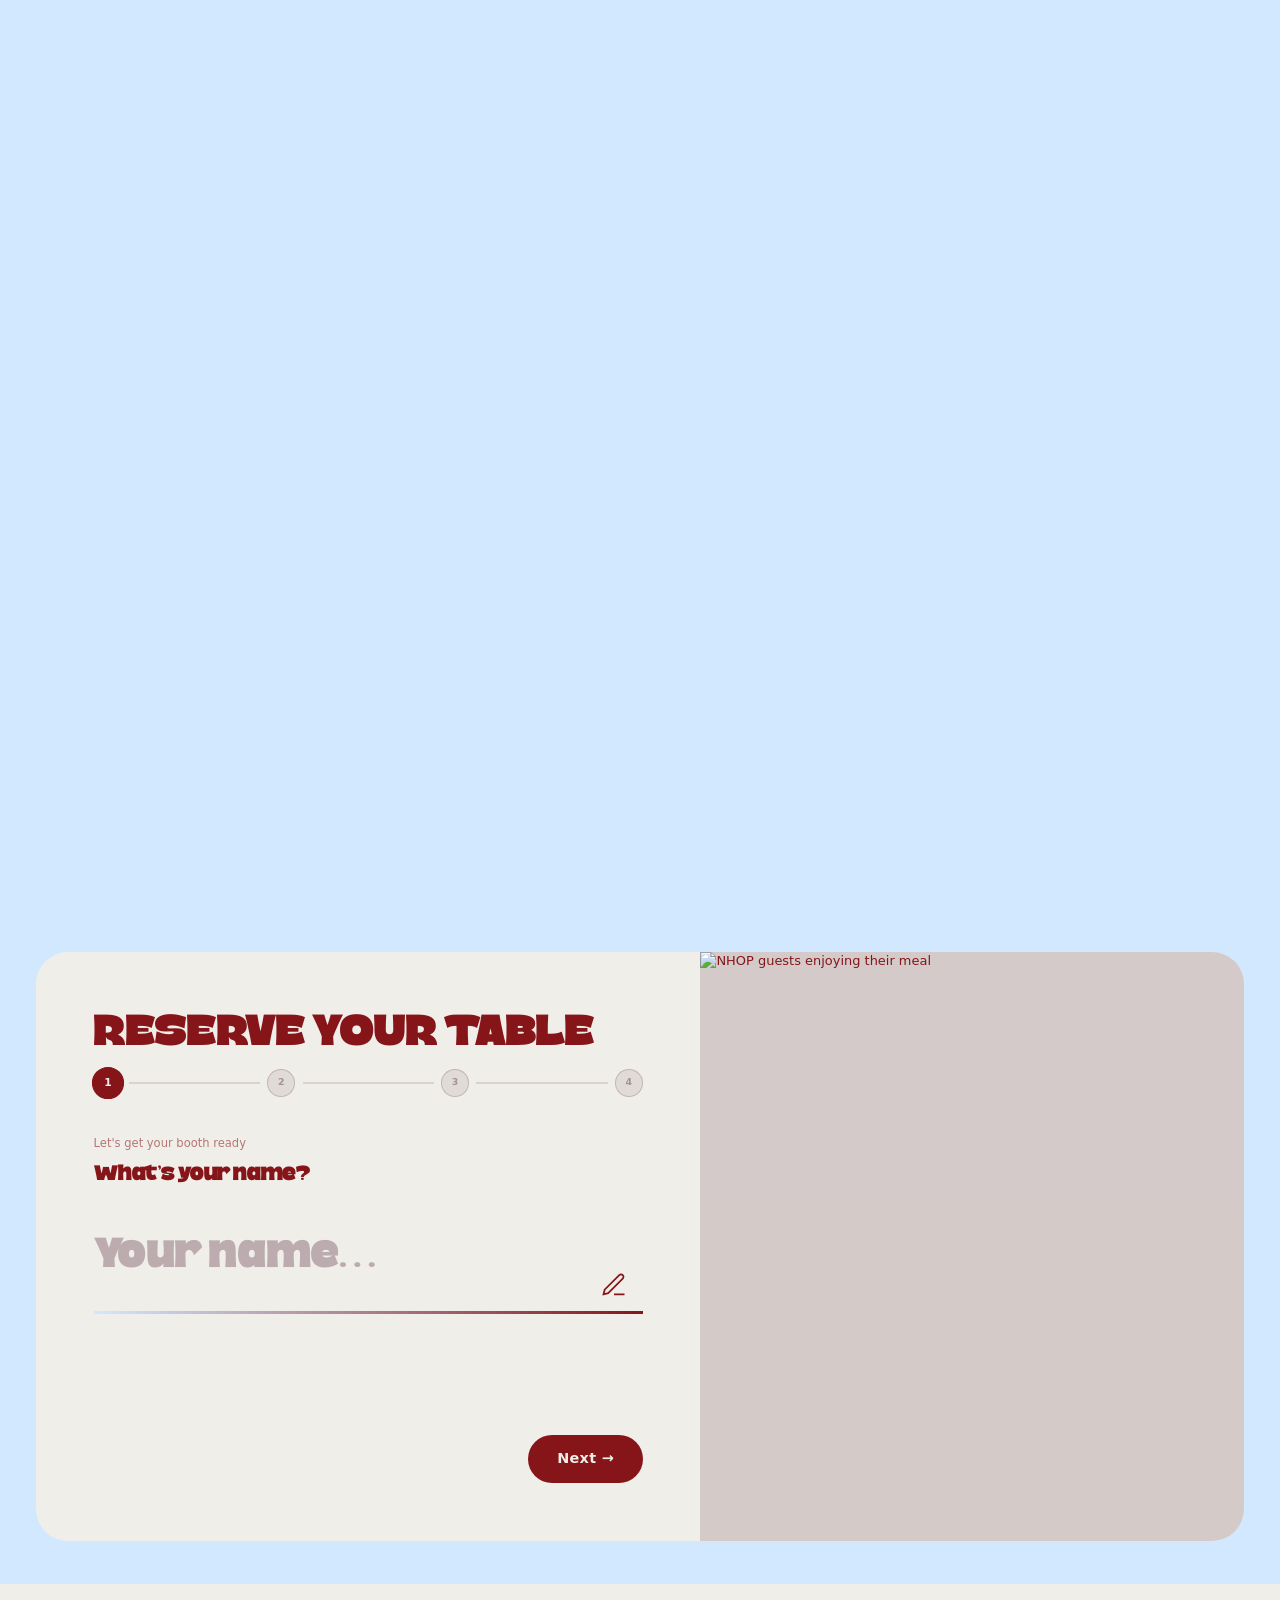
==== commit 25d44840: "Add files via upload" ====
--- a/index.html
+++ b/index.html
@@ -10,6 +10,9 @@
   <link rel="preconnect" href="https://api.fontshare.com" crossorigin />
   <link rel="stylesheet" href="https://api.fontshare.com/v2/css?f[]=satoshi@400,500,700,900&display=swap" />
 
+  <!-- Space Mono — retro monospace for phone/number inputs (no watermark glyphs) -->
+  <link rel="stylesheet" href="https://fonts.googleapis.com/css2?family=Space+Mono:wght@400;700&display=swap" />
+
   <!-- Fraunces — display fallback until Atomic Beers is fully licensed -->
   <link rel="preconnect" href="https://fonts.googleapis.com" />
   <link rel="preconnect" href="https://fonts.gstatic.com" crossorigin />
@@ -17,7 +20,254 @@
 
   <!-- Local styles -->
   <link rel="stylesheet" href="./styles/main.css" />
-</head>
+<style>
+/* ══ VERSION A — CHERRY CREAM ══
+   Cherry Pop #861519 · Cloud Dancer #F0EEE9
+   Custard Yellow #FAE38E · Blueberry Pie #D2E8FF
+   Найбільш близька до оригіналу, але refined і harmonious */
+:root {
+  --color-burgundy: #861519;
+  --color-cream:    #F0EEE9;
+  --color-blue:     #D2E8FF;
+  --color-pink:     #FAE38E;
+  --color-honey:    #FAE38E;
+  --bg-base:        #F0EEE9;
+  --bg-dark:        #861519;
+  --bg-playful-a:   #D2E8FF;
+  --bg-playful-b:   #FAE38E;
+  --fg-base:        #861519;
+  --fg-on-dark:     #F0EEE9;
+  --fg-muted:       rgba(134,21,25,0.45);
+  --cta-bg:         #861519;
+  --cta-fg:         #F0EEE9;
+  --cta-bg-hover:   #5E0F12;
+  --border-soft:    rgba(134,21,25,0.1);
+  --border-strong:  rgba(134,21,25,0.28);
+  --shadow-soft:    0 4px 24px rgba(134,21,25,0.08);
+  --shadow-deep:    0 16px 48px rgba(134,21,25,0.16);
+  --shadow-glow:    0 0 48px rgba(210,232,255,0.5);
+}
+/* ── Name input underline — blue → cherry ── */
+.name-underline { background: linear-gradient(90deg, #D2E8FF, #861519) !important; }
+
+/* ── Calendar btn — sits next to day chips ── */
+.date-picker__day-wrap { display: flex; align-items: flex-start; gap: 10px; }
+.date-picker__day-wrap .date-picker__row { flex: 1; min-width: 0; }
+.cal-btn {
+  flex-shrink: 0;
+  width: 44px; height: 44px;
+  border-radius: 10px;
+  background: rgba(134,21,25,0.06);
+  border: 1.5px dashed rgba(134,21,25,0.22);
+  color: #861519;
+  display: flex; align-items: center; justify-content: center;
+  position: relative; overflow: hidden; cursor: pointer;
+  transition: background 200ms, transform 200ms;
+  align-self: center;
+}
+.cal-btn:hover { background: rgba(134,21,25,0.13); transform: scale(1.06); }
+.cal-btn svg { width: 20px; height: 20px; pointer-events: none; }
+.cal-btn input[type="date"] {
+  position: absolute; inset: 0; width: 100%; opacity: 0; cursor: pointer;
+}
+
+/* ── Opening hours blob — blue bg, cherry text ── */
+.footer__blob-svg path { fill: #D2E8FF !important; }
+.footer__hours-title,
+.footer__hours-time { color: #861519 !important; }
+.footer__hours-label { color: #861519 !important; opacity: 0.6; }
+.footer__hours-sep   { background: rgba(134,21,25,0.2) !important; }
+
+/* ── Footer body — cream (contrasts nicely after blue sections) ── */
+.footer { background: #F0EEE9 !important; color: #861519; }
+
+/* ── Reel section — blue bg, cherry text ── */
+.reel,
+.reel__pin,
+.reel.is-pinned .reel__pin { background: #D2E8FF !important; }
+.reel .reel__head-copy h2,
+.reel .reel__head-copy .eyebrow,
+.reel .reel__head-copy .lead { color: #861519 !important; }
+.reel .reel-card__quote { color: #861519 !important; }
+.reel .reel__head .btn { background: #861519; color: #F0EEE9; }
+.reel .reel__head .btn:hover { background: #6e1115; color: #F0EEE9; }
+/* scroll hint on blue */
+.reel__scroll-hint { color: rgba(134,21,25,0.45) !important; }
+
+/* ── Reserve section — blue bg, cherry text ── */
+.reserve { background: #D2E8FF !important; color: #861519; }
+.reserve .btn--ghost { border-color: #861519; color: #861519; }
+.reserve .btn--ghost:hover { background: #861519; color: #F0EEE9; }
+/* card hover colors per nth-child */
+.menu__list .menu-card:nth-child(1)::before { background: #D2E8FF !important; }
+.menu__list .menu-card:nth-child(2)::before { background: #FAE38E !important; }
+.menu__list .menu-card:nth-child(3)::before { background: #D2E8FF !important; }
+.menu__list .menu-card:nth-child(4)::before { background: #FAE38E !important; }
+.menu__list .menu-card:nth-child(5)::before { background: #D2E8FF !important; }
+.menu__list .menu-card:nth-child(6)::before { background: #FAE38E !important; }
+/* on hover these are light bgs → keep text dark */
+.menu__list .menu-card:hover,
+.menu__list .menu-card:focus-within { color: #861519 !important; }
+
+/* ── Darken hero video ── */
+.hero__overlay {
+  display: block !important;
+  background: rgba(0, 0, 0, 0.38);
+  position: absolute;
+  inset: 0;
+  z-index: 0;
+  pointer-events: none;
+}
+
+/* ── NOW SERVING — single rotating card, right side ── */
+.hero__ns {
+  position: absolute;
+  right: clamp(24px, 4.5vw, 72px);
+  top: auto;
+  bottom: clamp(80px, 14vw, 160px);
+  transform: none;
+  width: clamp(220px, 24vw, 300px);
+  z-index: 3;
+  pointer-events: none;
+}
+.hero__ns-header {
+  display: flex;
+  align-items: center;
+  gap: 8px;
+  margin-bottom: 12px;
+}
+.hero__ns-dot {
+  width: 7px; height: 7px;
+  border-radius: 50%;
+  background: #FAE38E;
+  animation: ns-pulse 2s ease-in-out infinite;
+  flex-shrink: 0;
+}
+@keyframes ns-pulse {
+  0%, 100% { opacity: 1; transform: scale(1); }
+  50%       { opacity: 0.3; transform: scale(0.7); }
+}
+.hero__ns-label {
+  font-size: 10px;
+  letter-spacing: 0.2em;
+  text-transform: uppercase;
+  color: rgba(255,255,255,0.38);
+  font-family: 'Space Mono', monospace;
+}
+/* Single card — text only, no image (pancake is the animated element) */
+.hero__ns-card {
+  background: rgba(255,255,255,0.09);
+  backdrop-filter: blur(20px);
+  -webkit-backdrop-filter: blur(20px);
+  border: 1px solid rgba(255,255,255,0.14);
+  border-radius: 18px;
+  padding: 16px 18px 18px;
+  transition: opacity 0.4s ease;
+}
+.hero__ns-card.is-fading { opacity: 0; }
+.hero__ns-card__tag {
+  display: block;
+  font-size: 9px;
+  letter-spacing: 0.16em;
+  text-transform: uppercase;
+  color: #FAE38E;
+  font-weight: 700;
+  margin-bottom: 5px;
+  font-family: 'Space Mono', monospace;
+}
+.hero__ns-card__name {
+  font-size: 18px;
+  font-weight: 900;
+  color: #fff;
+  font-family: 'Fraunces', Georgia, serif;
+  line-height: 1.05;
+}
+.hero__ns-card__sub {
+  font-size: 11px;
+  color: rgba(255,255,255,0.46);
+  margin-top: 4px;
+  font-family: 'Satoshi', -apple-system, sans-serif;
+}
+@media (max-width: 900px) { .hero__ns { display: none; } }
+
+/* ── GSAP hero animation elements ── */
+#heroBgOverlay {
+  position: absolute; inset: 0;
+  background: var(--bg-dark);
+  opacity: 0; z-index: 1; pointer-events: none;
+}
+#pancakeHeroAnim {
+  position: absolute; width: 92px; height: 92px;
+  object-fit: contain; transform-origin: center center;
+  will-change: transform, opacity;
+  filter: drop-shadow(0 0 40px rgba(250,180,80,0.3)) drop-shadow(0 8px 24px rgba(0,0,0,0.55));
+  z-index: 10;
+  right: calc(clamp(24px, 4.5vw, 72px) + 14px);
+  top: auto; bottom: clamp(80px, 14vw, 160px);
+}
+#heroAnimText {
+  position: absolute;
+  left: 0;
+  right: 0;
+  top: 50%;
+  transform: translateY(-50%);
+  padding: 0 clamp(36px, 5.5vw, 72px);
+  z-index: 5;
+  pointer-events: none;
+  white-space: nowrap;
+  overflow: hidden;
+  opacity: 1;
+}
+#heroAnimText p {
+  font-size: clamp(52px, 8vw, 108px);
+  font-weight: 900;
+  color: #FAE38E;
+  font-family: var(--font-display, 'Fraunces', Georgia, serif);
+  letter-spacing: 0.02em;
+  line-height: 1;
+  -webkit-font-smoothing: antialiased;
+  -moz-osx-font-smoothing: grayscale;
+}
+#heroAnimSub {
+  position: absolute;
+  bottom: 20%;
+  left: 50%;
+  transform: translateX(-50%);
+  text-align: center;
+  z-index: 12;
+  pointer-events: none;
+  opacity: 0;
+  white-space: nowrap;
+}
+#heroAnimSub p {
+  font-size: clamp(14px, 1.4vw, 19px);
+  color: rgba(250,227,142,0.65);
+  font-family: 'Satoshi', -apple-system, sans-serif;
+  font-weight: 500;
+  letter-spacing: 0.06em;
+  -webkit-font-smoothing: antialiased;
+}
+
+/* ── Nav: always show the scrolled/pill style (no transparent state) ── */
+.nav:not(.nav--scrolled) .nav__logo,
+.nav:not(.nav--scrolled) .nav__links a {
+  color: var(--color-burgundy) !important;
+}
+.nav:not(.nav--scrolled) .nav__logo {
+  background: rgba(255, 248, 231, 0.88);
+  backdrop-filter: blur(16px);
+  -webkit-backdrop-filter: blur(16px);
+  padding: var(--space-2) var(--space-4);
+  border-radius: var(--radius-pill);
+  box-shadow: 0 2px 12px rgba(57, 2, 25, 0.10);
+}
+.nav:not(.nav--scrolled) .nav__links a {
+  background: rgba(255, 248, 231, 0.88);
+  backdrop-filter: blur(16px);
+  -webkit-backdrop-filter: blur(16px);
+  box-shadow: 0 2px 12px rgba(57, 2, 25, 0.10);
+}
+</style></head>
 <body>
 
   <!-- =========================================================
@@ -32,10 +282,9 @@
     <div class="container nav__inner">
       <a href="/" class="nav__logo" aria-label="NHOP home">NHOP</a>
       <nav class="nav__links" aria-label="Primary">
-        <a href="#menu">Menu</a>
-        <a href="#layers">Layers</a>
-        <a href="#reviews">Reviews</a>
-        <a href="#reserve">Reserve</a>
+        <a href="menu.html">Menu</a>
+        <a href="reviews.html">Reviews</a>
+        <a href="about.html">About Us</a>
       </nav>
       <a href="#reserve" class="btn">Reserve a table</a>
     </div>
@@ -44,88 +293,247 @@
   <main>
 
     <!-- =========================================================
-         HERO — Pancake Stack Builder (3D stage on the right)
-         3D will be wired in via Three.js / R3F in a later pass.
-         This skeleton uses a blob placeholder so layout works now.
+         HERO — poster-style centered composition
+         Display headline wraps above and below the photo.
+         All entrance animations are CSS-driven via .fx-* helpers.
          ========================================================= -->
     <section class="hero" id="hero">
-      <div class="container hero__inner">
-
-        <div class="hero__copy">
-          <span class="eyebrow">National House of Pancakes</span>
-          <h1 class="hero-title">
-            Pancakes you <em>feel</em> before you taste.
+
+      <!-- Full-bleed background video; poster = static photo until video loads.
+           Hosted on Cloudinary — `.mp4` URL triggers their auto-transcode so
+           Chrome/Edge/Firefox get H.264 instead of the original .mov.
+           f_auto + q_auto = best codec & quality the browser supports. -->
+      <video class="hero__bg-video"
+             autoplay muted loop playsinline preload="auto"
+             aria-hidden="true">
+        <source src="https://res.cloudinary.com/dksohsy0i/video/upload/f_auto,q_auto/v1777216780/video_NHOP_new_gornui.mp4" type="video/mp4">
+        <source src="https://res.cloudinary.com/dksohsy0i/video/upload/v1777216780/video_NHOP_new_gornui.mov" type="video/quicktime">
+      </video>
+
+      <!-- Gradient overlay — left-heavy so text stays readable -->
+      <div class="hero__overlay" aria-hidden="true"></div>
+
+      <!-- Left content -->
+      <div class="container hero__content">
+        <div class="hero__left">
+
+          <!-- Location + rating badges — inline row above title -->
+          <div class="hero__badges fx-fade" style="--d:120ms">
+            <span class="hero__badge">📍 211 N Kings Hwy, Myrtle Beach, SC</span>
+            <span class="hero__badge">⭐ 4.7 · 36K+ Google reviews</span>
+          </div>
+
+          <h1 class="hero-title fx-rise" style="--d:300ms">
+            National House<br>of <em>Pancakes</em>
           </h1>
-          <!--
-            Alt hero headlines (pick one for client review):
-            · "Short on stacks. Long on joy."
-            · "Stack happens. Pour follows."
-            · "Breakfast that bites back. In a good way."
-            · "Dopamine, served by the stack."
-          -->
-          <p class="lead hero__lead">
-            Fluffy, fresh, flipped by hand, and served with more syrup than you
-            signed up for. Book a booth, pick your stack, leave in a better mood.
+          <p class="lead hero__lead fx-fade" style="--d:600ms">
+            Myrtle Beach's most-loved breakfast spot. Hand-flipped stacks,
+            bottomless syrup, and 36,000 Google fans who always come back
+            for seconds.
           </p>
-          <div class="hero__cta">
+          <div class="hero__cta fx-fade" style="--d:850ms">
             <a href="#reserve" class="btn" data-cursor="grow">Reserve a table</a>
             <a href="#menu" class="btn btn--ghost" data-cursor="grow">See the menu</a>
           </div>
         </div>
-
-        <div class="hero__stage" aria-hidden="true">
-          <!-- Canvas mount point for Three.js / R3F pancake stack -->
-          <canvas id="pancake-canvas"></canvas>
-          <!-- Placeholder shown until 3D scene initialises -->
-          <div class="hero__stage-placeholder" data-stage-placeholder></div>
-        </div>
-
-      </div>
+      </div>
+
+      <!-- ── NOW SERVING: single rotating card ── -->
+      <div class="hero__ns" id="heroNsBlock" aria-hidden="true">
+        <div class="hero__ns-header">
+          <div class="hero__ns-dot"></div>
+          <span class="hero__ns-label">Now Serving</span>
+        </div>
+        <div class="hero__ns-card" id="heroNsCard">
+          <span class="hero__ns-card__tag" id="nsTag">Fan Favorite</span>
+          <div class="hero__ns-card__name" id="nsName">Wildberry Stack</div>
+          <div class="hero__ns-card__sub" id="nsSub">Blueberry · raspberry · lemon cream</div>
+        </div>
+      </div>
+
+      <!-- ── Burgundy overlay ── -->
+      <div id="heroBgOverlay" aria-hidden="true"></div>
+      <!-- ── PANCAKE ── -->
+      <img id="pancakeHeroAnim" src="https://res.cloudinary.com/dksohsy0i/image/upload/v1777470487/single_pancake_idjjli.png" alt="" aria-hidden="true" />
+      <!-- ── Scroll-animated headline ── -->
+      <div id="heroAnimText" aria-hidden="true">
+        <p>Made fresh, every morning.</p>
+      </div>
+
+      <!-- ── Sub-caption: fades in below pancake ── -->
+      <div id="heroAnimSub" aria-hidden="true">
+        <p>Warm, fluffy, and made with love.</p>
+      </div>
+
     </section>
 
+    <!-- Wave divider: hero (dark) → menu (cream) -->
+    <div class="wave-divider" aria-hidden="true"></div>
+
     <!-- =========================================================
-         POPULAR — fan favorites
+         MENU — Crumbl-style horizontal cards
+         Each card: photo on one side (alternating L/R), title + desc + CTAs
+         on the other. Default has no fill — hover triggers a coloured wash
+         via ::before. Pink/brown alternate down the column.
          ========================================================= -->
-    <section class="section" id="menu">
+    <section class="section menu" id="menu">
       <div class="container">
-        <div class="popular__head">
-          <div>
-            <span class="eyebrow">Stack charts</span>
-            <h2>The most-ordered stacks.</h2>
-            <p class="lead u-mt-6">
-              Fan favorites, voted for by every ring of the kitchen bell. Warning:
-              pictures do not come with maple.
-            </p>
-          </div>
-          <a href="#full-menu" class="btn btn--ghost" data-cursor="grow">See the full menu →</a>
-        </div>
-
-        <div class="popular__grid">
-          <article class="dish-card" data-cursor="grow">
-            <h3 class="dish-card__title">Classic Buttermilk</h3>
-            <p class="dish-card__meta">Three high · whipped butter · warm maple</p>
+
+        <header class="menu__head">
+          <h2 class="menu__title">Fan Favorites</h2>
+          <p class="menu__lead">
+            Fan favorites, here to stay. Stack 'em high, flip 'em fresh, and pour
+            a generous puddle of maple — your booth's already warm.
+          </p>
+        </header>
+
+        <div class="menu__list">
+
+          <article class="menu-card menu-card--brown" data-cursor="grow" style="--i:0">
+            <div class="menu-card__photo-wrap">
+              <img class="menu-card__photo" src="https://res.cloudinary.com/dksohsy0i/image/upload/v1777251870/02_card_2_n4ammc.png" alt="Wildberry Stack with berries" loading="lazy" />
+            </div>
+            <div class="menu-card__body">
+              <h3 class="menu-card__title">Wildberry Stack</h3>
+              <p class="menu-card__desc">Wild blueberries, raspberries, lemon-zest mascarpone, and a slow-pour citrus curd. Bright, tart, stacked tall.</p>
+            </div>
           </article>
-          <article class="dish-card" data-cursor="grow">
-            <h3 class="dish-card__title">Wildberry Stack</h3>
-            <p class="dish-card__meta">Blueberry · raspberry · lemon cream</p>
+
+          <article class="menu-card menu-card--pink" data-cursor="grow" style="--i:1">
+            <div class="menu-card__photo-wrap">
+              <img class="menu-card__photo" src="https://res.cloudinary.com/dksohsy0i/image/upload/v1777251870/03_card_2_t2hqu7.png" alt="S'mores Soirée pancakes" loading="lazy" />
+            </div>
+            <div class="menu-card__body">
+              <h3 class="menu-card__title">S'mores Soirée</h3>
+              <p class="menu-card__desc">Marshmallow fluff, dark-chocolate ganache, graham-cracker crumble. Campfire energy — best eaten while it's still steaming.</p>
+            </div>
           </article>
-          <article class="dish-card" data-cursor="grow">
-            <h3 class="dish-card__title">S'mores Soirée</h3>
-            <p class="dish-card__meta">Toasted marshmallow · graham · ganache</p>
+
+          <article class="menu-card menu-card--pink" data-cursor="grow" style="--i:2">
+            <div class="menu-card__photo-wrap">
+              <img class="menu-card__photo" src="https://res.cloudinary.com/dksohsy0i/image/upload/v1777251874/05_card_2_qluf9r.png" alt="Chocolate &amp; Reese's Extreme Stack" loading="lazy" />
+            </div>
+            <div class="menu-card__body">
+              <h3 class="menu-card__title">Chocolate &amp; Reese's</h3>
+              <p class="menu-card__desc">Cocoa-batter pancakes, melted Reese's cups, dark-fudge ribbon, salty peanut crunch. Gone five minutes after arrival.</p>
+            </div>
           </article>
-          <article class="dish-card" data-cursor="grow">
-            <h3 class="dish-card__title">Banana Foster</h3>
-            <p class="dish-card__meta">Caramelised banana · rum glaze · pecan</p>
+
+          <article class="menu-card menu-card--brown" data-cursor="grow" style="--i:3">
+            <div class="menu-card__photo-wrap">
+              <img class="menu-card__photo" src="https://res.cloudinary.com/dksohsy0i/image/upload/v1777251873/06_card_2_frzriu.png" alt="Nutella Strawberry Banana Blast" loading="lazy" />
+            </div>
+            <div class="menu-card__body">
+              <h3 class="menu-card__title">Nutella Banana Blast</h3>
+              <p class="menu-card__desc">Nutella ribbons, banana coins, fresh strawberries, icing sugar. Childhood breakfast — upgraded.</p>
+            </div>
           </article>
-          <article class="dish-card" data-cursor="grow">
-            <h3 class="dish-card__title">Savory Smash</h3>
-            <p class="dish-card__meta">Fried egg · bacon · chive cream · maple</p>
+
+          <article class="menu-card menu-card--pink" data-cursor="grow" style="--i:4">
+            <div class="menu-card__photo-wrap">
+              <img class="menu-card__photo" src="https://res.cloudinary.com/dksohsy0i/image/upload/v1777251875/07_card_2_dtjh0a.png" alt="Southern Fried Chicken &amp; Waffles" loading="lazy" />
+            </div>
+            <div class="menu-card__body">
+              <h3 class="menu-card__title">Chicken &amp; Waffles</h3>
+              <p class="menu-card__desc">Buttermilk chicken tenders on a Belgian waffle, scallion, chili honey. Sweet, salty, crunchy — built for a lazy brunch.</p>
+            </div>
           </article>
-          <article class="dish-card" data-cursor="grow">
-            <h3 class="dish-card__title">Birthday Flip</h3>
-            <p class="dish-card__meta">Funfetti · vanilla glaze · candle optional</p>
+
+          <article class="menu-card menu-card--brown" data-cursor="grow" style="--i:5">
+            <div class="menu-card__photo-wrap">
+              <img class="menu-card__photo" src="https://res.cloudinary.com/dksohsy0i/image/upload/v1777251874/08_card_2_xg8wk4.png" alt="Shrimp &amp; Grits" loading="lazy" />
+            </div>
+            <div class="menu-card__body">
+              <h3 class="menu-card__title">Shrimp &amp; Grits</h3>
+              <p class="menu-card__desc">Stone-ground grits, blackened gulf shrimp, cajun butter, scallion, lemon. Low-country comfort — exactly as it should be.</p>
+            </div>
           </article>
-        </div>
+
+        </div>
+
+        <div style="display:flex; justify-content:center; margin-top: clamp(3rem, 6vw, 5rem);">
+          <a href="#reserve" class="btn" data-cursor="grow">See the full menu →</a>
+        </div>
+
+      </div>
+    </section>
+
+
+    <!-- =========================================================
+         TESTIMONIALS — Google review cards over cafe photo bg
+         ========================================================= -->
+    <section class="testimonials" id="testimonials">
+
+      <div class="testimonials__bg" aria-hidden="true">
+        <img src="https://res.cloudinary.com/dksohsy0i/image/upload/v1777241480/hf_20260426_220126_98782551-8d54-4b0e-8d60-3075f4c4b0ec_dpnew0.png"
+             alt="" loading="lazy" />
+        <div class="testimonials__overlay"></div>
+      </div>
+
+      <div class="container testimonials__inner">
+
+        <h2 class="testimonials__title">Hear it from our guests</h2>
+
+        <div class="testimonials__grid">
+
+          <article class="t-card" style="--i:0">
+            <h3 class="t-card__headline">Best breakfast in Myrtle Beach</h3>
+            <p class="t-card__body">The wildberry stack had us coming back the very next morning. Fluffy, fresh, and impossibly good — worth every mile on the drive down.</p>
+            <footer class="t-card__meta">
+              <span class="t-card__avatar t-card__avatar--pink" aria-hidden="true">SM</span>
+              <div>
+                <p class="t-card__name">Sarah M.</p>
+                <p class="t-card__source">2 weeks ago · Google</p>
+              </div>
+            </footer>
+          </article>
+
+          <article class="t-card" style="--i:1">
+            <h3 class="t-card__headline">Came for brunch, stayed for seconds</h3>
+            <p class="t-card__body">S'mores Soirée is genuinely dangerous. We ordered one to share and immediately got another. The booth was cozy, staff was beyond friendly.</p>
+            <footer class="t-card__meta">
+              <span class="t-card__avatar t-card__avatar--blue" aria-hidden="true">TW</span>
+              <div>
+                <p class="t-card__name">Tyler W.</p>
+                <p class="t-card__source">1 month ago · Google</p>
+              </div>
+            </footer>
+          </article>
+
+          <article class="t-card" style="--i:2">
+            <h3 class="t-card__headline">Kids approved, parents obsessed</h3>
+            <p class="t-card__body">Three kids, four pancake orders, zero complaints. The Nutella Banana Blast was gone in 90 seconds. We'll be back every single Myrtle Beach trip.</p>
+            <footer class="t-card__meta">
+              <span class="t-card__avatar t-card__avatar--honey" aria-hidden="true">JR</span>
+              <div>
+                <p class="t-card__name">Jessica R.</p>
+                <p class="t-card__source">3 weeks ago · Google</p>
+              </div>
+            </footer>
+          </article>
+
+          <article class="t-card" style="--i:3">
+            <h3 class="t-card__headline">Hidden gem on Kings Highway</h3>
+            <p class="t-card__body">Stumbled in after the beach and left with the best brunch memory of the entire trip. Chicken &amp; Waffles — don't even think about skipping it.</p>
+            <footer class="t-card__meta">
+              <span class="t-card__avatar t-card__avatar--pink" aria-hidden="true">DK</span>
+              <div>
+                <p class="t-card__name">David K.</p>
+                <p class="t-card__source">5 days ago · Google</p>
+              </div>
+            </footer>
+          </article>
+
+        </div>
+
+        <div class="testimonials__cta">
+          <a href="https://www.google.com/maps/search/?api=1&query=National+House+of+Pancakes+Myrtle+Beach+SC"
+             class="btn btn--ghost testimonials__btn"
+             target="_blank" rel="noopener">
+            See all 36,000+ reviews on Google →
+          </a>
+        </div>
+
       </div>
     </section>
 
@@ -135,505 +543,508 @@
          on top and a horizontal track of tilted polaroid cards below.
          As the user scrolls vertically, JS translates the track on X.
          ========================================================= -->
-    <section class="section section--pink reel" id="reviews">
+    <section class="section reel" id="reviews">
       <div class="reel__pin">
 
         <div class="container reel__head">
           <div class="reel__head-copy">
-            <span class="eyebrow">Scenes from the booth</span>
-            <h2>Real mouths. Real syrup.</h2>
+            <h2>See it on the plate</h2>
             <p class="lead u-mt-6">
-              Little moments, tall stacks — the kind you want to flip back to.
+              Little moments, tall stacks — the kind you want to flip back to
             </p>
           </div>
-          <a href="#reserve" class="btn" data-cursor="grow">Book your booth →</a>
         </div>
 
         <div class="reel__viewport">
           <div class="reel__track" data-reel-track>
 
-            <figure class="reel-card" style="--tilt:-5deg; --lift:8px">
+            <figure class="reel-card">
               <div class="reel-card__media">
                 <video src="./assets/video/v1.mp4" poster="./assets/video/v1.jpg"
                        autoplay muted loop playsinline preload="metadata"
                        aria-label="A fresh pancake being flipped"></video>
               </div>
               <figcaption class="reel-card__meta">
-                <p class="reel-card__quote">"Worth every mile."</p>
+                <p class="reel-card__quote">Worth every mile.</p>
               </figcaption>
             </figure>
 
-            <figure class="reel-card" style="--tilt:5deg; --lift:-18px">
+            <figure class="reel-card">
               <div class="reel-card__media">
                 <video src="./assets/video/v2.mp4" poster="./assets/video/v2.jpg"
                        autoplay muted loop playsinline preload="metadata"
                        aria-label="Pancakes stacking up on the plate"></video>
               </div>
               <figcaption class="reel-card__meta">
-                <p class="reel-card__quote">"Pink booth fever."</p>
+                <p class="reel-card__quote">Pink booth fever.</p>
               </figcaption>
             </figure>
 
-            <figure class="reel-card" style="--tilt:-3deg; --lift:22px">
+            <figure class="reel-card">
               <div class="reel-card__media">
                 <video src="./assets/video/v3.mp4" poster="./assets/video/v3.jpg"
                        autoplay muted loop playsinline preload="metadata"
                        aria-label="Warm maple syrup pouring over pancakes"></video>
               </div>
               <figcaption class="reel-card__meta">
-                <p class="reel-card__quote">"Texted my ex."</p>
+                <p class="reel-card__quote">Texted my ex.</p>
               </figcaption>
             </figure>
 
-            <figure class="reel-card" style="--tilt:4deg; --lift:-6px">
+            <figure class="reel-card">
               <div class="reel-card__media">
                 <video src="./assets/video/v4.mp4" poster="./assets/video/v4.jpg"
                        autoplay muted loop playsinline preload="metadata"
                        aria-label="A tall stack glowing under warm light"></video>
               </div>
               <figcaption class="reel-card__meta">
-                <p class="reel-card__quote">"Ten out of ten."</p>
+                <p class="reel-card__quote">Ten out of ten.</p>
               </figcaption>
             </figure>
 
-            <figure class="reel-card" style="--tilt:-6deg; --lift:14px">
+            <figure class="reel-card">
               <div class="reel-card__media">
                 <video src="./assets/video/v5.mp4" poster="./assets/video/v5.jpg"
                        autoplay muted loop playsinline preload="metadata"
                        aria-label="Butter melting on the top of a hot stack"></video>
               </div>
               <figcaption class="reel-card__meta">
-                <p class="reel-card__quote">"Fluffy. Emotional."</p>
+                <p class="reel-card__quote">Fluffy. Emotional.</p>
               </figcaption>
             </figure>
 
-            <figure class="reel-card" style="--tilt:6deg; --lift:-12px">
+            <figure class="reel-card">
               <div class="reel-card__media">
                 <video src="./assets/video/v6.mp4" poster="./assets/video/v6.jpg"
                        autoplay muted loop playsinline preload="metadata"
                        aria-label="First bite taken out of a pancake"></video>
               </div>
               <figcaption class="reel-card__meta">
-                <p class="reel-card__quote">"Brunch crush."</p>
+                <p class="reel-card__quote">Brunch crush.</p>
               </figcaption>
             </figure>
 
           </div>
         </div>
 
+        <!-- Scroll hint — oryzo.ai style -->
+        <div class="reel__scroll-hint" aria-hidden="true">
+          <svg viewBox="0 0 24 24" fill="none" stroke="currentColor" stroke-width="1.5"
+               stroke-linecap="round" stroke-linejoin="round" aria-hidden="true">
+            <circle cx="12" cy="12" r="9"/>
+            <path d="M12 8v8M8.5 12.5l3.5 3.5 3.5-3.5"/>
+          </svg>
+          <span>Scroll to continue</span>
+        </div>
+
       </div>
     </section>
 
+    <!-- LAYERS section removed — Anatomy of a stack block was here.
+         May return later as a dedicated 3D assembly video section. -->
+
+
     <!-- =========================================================
-         LAYERS — exploded-view pancake (anatomy of a stack)
-         Explains what goes into a NHOP stack + calorie story per layer.
-         The SVG layers are a fast placeholder; a dedicated 3D assembly
-         video (separate Higgsfield gen) will drop in here once ready.
-         ========================================================= -->
-    <section class="section layers" id="layers">
-      <div class="container">
-
-        <header class="layers__head">
-          <span class="eyebrow">Anatomy of a stack</span>
-          <h2 class="layers__title">Everything we pile on your plate.</h2>
-          <p class="lead">
-            Six honest layers, built in order. Pull them apart to see what's inside —
-            then tap the button and watch the tower snap back together.
-          </p>
-        </header>
-
-        <div class="layers__stage" data-layers-state="exploded" aria-live="polite">
-
-          <ol class="layers__stack" role="list">
-
-            <!-- 1 · Berry crown -->
-            <li class="layer" style="--i:0" data-label-side="left">
-              <div class="layer__art layer__art--berries">
-                <svg viewBox="0 0 160 48" aria-hidden="true" focusable="false">
-                  <!-- blueberries -->
-                  <circle cx="40"  cy="30" r="8"  fill="#3B4DA8"/>
-                  <circle cx="56"  cy="26" r="7"  fill="#2B3A86"/>
-                  <circle cx="70"  cy="32" r="6"  fill="#3B4DA8"/>
-                  <!-- raspberries -->
-                  <circle cx="92"  cy="28" r="9"  fill="#C0395B"/>
-                  <circle cx="108" cy="32" r="7"  fill="#A02D4C"/>
-                  <circle cx="120" cy="26" r="6"  fill="#C0395B"/>
-                  <!-- leaf -->
-                  <path d="M78 18 q6 -4 10 2 q-4 6 -10 -2 z" fill="#3A7A3E"/>
-                </svg>
-              </div>
-              <aside class="layer__label">
-                <span class="layer__name">Berry Crown</span>
-                <span class="layer__cal">45 cal</span>
-              </aside>
-            </li>
-
-            <!-- 2 · Whipped cream -->
-            <li class="layer" style="--i:1" data-label-side="right">
-              <div class="layer__art layer__art--cream">
-                <svg viewBox="0 0 180 56" aria-hidden="true" focusable="false">
-                  <path d="M20 40 q10 -30 30 -20 q5 -18 25 -12 q10 -22 30 -8 q15 -18 30 -4 q12 -10 24 4 q8 12 -8 18 q-14 8 -32 4 q-18 10 -34 0 q-20 8 -38 -2 q-16 8 -27 -4 q-8 -6 0 -14 z" fill="#FFF8E7"/>
-                  <ellipse cx="90" cy="32" rx="60" ry="6" fill="rgba(57,2,25,0.08)"/>
-                </svg>
-              </div>
-              <aside class="layer__label">
-                <span class="layer__name">Whipped Cloud</span>
-                <span class="layer__cal">80 cal</span>
-              </aside>
-            </li>
-
-            <!-- 3 · Butter + syrup -->
-            <li class="layer" style="--i:2" data-label-side="left">
-              <div class="layer__art layer__art--butter">
-                <svg viewBox="0 0 180 52" aria-hidden="true" focusable="false">
-                  <!-- maple glaze drip -->
-                  <path d="M10 20 q80 18 160 0 q-4 22 -36 20 q-30 16 -60 -2 q-34 18 -64 -18 z" fill="#C47A1E"/>
-                  <path d="M40 34 q40 10 90 0 q-10 14 -32 10 q-20 10 -58 -10 z" fill="#A25F12"/>
-                  <!-- butter pat -->
-                  <rect x="72" y="10" width="36" height="20" rx="4" fill="#FFD166"/>
-                  <rect x="72" y="10" width="36" height="6"  rx="3" fill="#FFE09A"/>
-                </svg>
-              </div>
-              <aside class="layer__label">
-                <span class="layer__name">Butter + Syrup</span>
-                <span class="layer__cal">120 cal</span>
-              </aside>
-            </li>
-
-            <!-- 4 · Pancake top -->
-            <li class="layer" style="--i:3" data-label-side="right">
-              <div class="layer__art layer__art--pancake">
-                <svg viewBox="0 0 200 64" aria-hidden="true" focusable="false">
-                  <ellipse cx="100" cy="36" rx="92" ry="22" fill="#D89A5E"/>
-                  <ellipse cx="100" cy="30" rx="92" ry="18" fill="#E8B074"/>
-                  <ellipse cx="100" cy="28" rx="86" ry="14" fill="#F0BC7F"/>
-                  <ellipse cx="82"  cy="24" rx="10" ry="3"  fill="rgba(255,248,231,0.35)"/>
-                </svg>
-              </div>
-              <aside class="layer__label">
-                <span class="layer__name">Pancake · Top</span>
-                <span class="layer__cal">165 cal</span>
-              </aside>
-            </li>
-
-            <!-- 5 · Pancake middle -->
-            <li class="layer" style="--i:4" data-label-side="left">
-              <div class="layer__art layer__art--pancake">
-                <svg viewBox="0 0 200 66" aria-hidden="true" focusable="false">
-                  <ellipse cx="100" cy="38" rx="94" ry="24" fill="#C68A4F"/>
-                  <ellipse cx="100" cy="32" rx="94" ry="20" fill="#D89A5E"/>
-                  <ellipse cx="100" cy="30" rx="88" ry="16" fill="#E8B074"/>
-                  <ellipse cx="118" cy="26" rx="12" ry="3"  fill="rgba(255,248,231,0.3)"/>
-                </svg>
-              </div>
-              <aside class="layer__label">
-                <span class="layer__name">Pancake · Middle</span>
-                <span class="layer__cal">180 cal</span>
-              </aside>
-            </li>
-
-            <!-- 6 · Pancake base -->
-            <li class="layer" style="--i:5" data-label-side="right">
-              <div class="layer__art layer__art--pancake">
-                <svg viewBox="0 0 210 72" aria-hidden="true" focusable="false">
-                  <ellipse cx="105" cy="42" rx="100" ry="26" fill="#A87140"/>
-                  <ellipse cx="105" cy="36" rx="100" ry="22" fill="#BC8248"/>
-                  <ellipse cx="105" cy="34" rx="94"  ry="18" fill="#D09256"/>
-                  <ellipse cx="88"  cy="30" rx="14"  ry="3"  fill="rgba(255,248,231,0.28)"/>
-                </svg>
-              </div>
-              <aside class="layer__label">
-                <span class="layer__name">Pancake · Base</span>
-                <span class="layer__cal">195 cal</span>
-              </aside>
-            </li>
-
-            <!-- Plate (static, anchor) -->
-            <li class="layer layer--plate" style="--i:6" aria-hidden="true">
-              <div class="layer__art layer__art--plate">
-                <svg viewBox="0 0 260 40" focusable="false">
-                  <ellipse cx="130" cy="22" rx="120" ry="12" fill="rgba(57,2,25,0.15)"/>
-                  <ellipse cx="130" cy="18" rx="120" ry="12" fill="#FFF8E7"/>
-                </svg>
-              </div>
-            </li>
-
-          </ol>
-
-          <div class="layers__controls">
-            <button class="btn" data-layers-toggle aria-pressed="false">Stack it up</button>
-            <p class="layers__total"><span class="layers__total-num">785</span> calories of joy per stack</p>
-          </div>
-
-        </div>
-      </div>
-    </section>
-
-    <!-- =========================================================
-         RESERVE — interactive 5-step mini-game
-         Each step is its own micro-scene with its own interaction.
-         State managed in scripts/reserve.js
+         RESERVE — unified card: form left + photo right (BunBite ref)
+         Dark burgundy bg flows seamlessly into footer blob.
          ========================================================= -->
     <section class="section reserve" id="reserve">
-      <div class="container reserve__inner">
-
-        <header class="reserve__intro">
-          <span class="eyebrow">Reserve</span>
-          <h2 class="reserve__title">Save your seat. <br/>Stack's calling.</h2>
-          <p class="lead reserve__lead">
-            Five playful steps. One warm booth. No phone trees, no waitlist
-            limbo — just you, us, and the smell of brown butter.
-          </p>
-        </header>
-
-        <div class="reserve__game" data-step="1" aria-live="polite">
-
-          <!-- Step progress dots -->
-          <ol class="reserve__progress" aria-label="Reservation progress">
-            <li class="reserve__dot is-active" data-step="1"><span>1</span></li>
-            <li class="reserve__dot" data-step="2"><span>2</span></li>
-            <li class="reserve__dot" data-step="3"><span>3</span></li>
-            <li class="reserve__dot" data-step="4"><span>4</span></li>
-            <li class="reserve__dot" data-step="5"><span>5</span></li>
-          </ol>
-
-          <!-- ======= Step 1: Party size ======= -->
-          <div class="reserve__scene is-visible" data-scene="1">
-            <h3 class="reserve__q">How many are coming?</h3>
-            <p class="reserve__hint">Tap a plate to add. Minus to take one away.</p>
-
-            <div class="party-table" data-party-count="2" aria-label="Animated party table">
-              <!-- Plates rendered by JS -->
-            </div>
-
-            <div class="party-controls">
-              <button class="party-btn" data-party="-" aria-label="Remove a plate">−</button>
-              <span class="party-display"><strong class="party-count">2</strong> <span>guests</span></span>
-              <button class="party-btn" data-party="+" aria-label="Add a plate">+</button>
-            </div>
-
-            <div class="reserve__nav">
-              <span class="reserve__nav-spacer"></span>
-              <button class="btn" data-reserve-next>Next →</button>
-            </div>
+      <div class="container">
+
+        <!-- One cream card: form side + video side -->
+        <div class="reserve__card">
+
+          <!-- ---- Form side — game-format wizard ---- -->
+          <div class="reserve__form-side">
+            <h2 class="reserve__title">Reserve Your Table</h2>
+
+            <form class="reserve__form" id="reserveForm" novalidate>
+
+              <!-- Progress indicator with step numbers -->
+              <div class="reserve__progress" aria-hidden="true">
+                <span class="reserve__prog-dot is-active" data-step="1">1</span>
+                <span class="reserve__prog-line"></span>
+                <span class="reserve__prog-dot" data-step="2">2</span>
+                <span class="reserve__prog-line"></span>
+                <span class="reserve__prog-dot" data-step="3">3</span>
+                <span class="reserve__prog-line"></span>
+                <span class="reserve__prog-dot" data-step="4">4</span>
+              </div>
+
+              <!-- Scene 1: Name -->
+              <div class="reserve__scene is-visible" data-scene="1">
+                <p class="reserve__hint">Let's get your booth ready</p>
+                <h3 class="reserve__q">What's your name?</h3>
+                <div class="name-field">
+                  <input class="name-input" id="r-name" type="text"
+                         placeholder="Your name…" autocomplete="name" required />
+                  <div class="name-underline"></div>
+                  <svg class="name-pen" viewBox="0 0 24 24" fill="none"
+                       stroke="currentColor" stroke-width="1.5" aria-hidden="true">
+                    <path d="M12 20h9M16.5 3.5a2.121 2.121 0 013 3L7 19l-4 1 1-4 12.5-12.5z"/>
+                  </svg>
+                </div>
+                <div class="reserve__nav">
+                  <span class="reserve__nav-spacer"></span>
+                  <button type="button" class="btn" data-next>Next →</button>
+                </div>
+              </div>
+
+              <!-- Scene 2: Day chips + Time chips -->
+              <div class="reserve__scene" data-scene="2">
+                <p class="reserve__hint">When's the feast?</p>
+                <h3 class="reserve__q">Pick your day</h3>
+                <div class="date-picker">
+                  <div class="date-picker__day-wrap">
+                    <div class="date-picker__row" data-picker="day"></div>
+                    <button type="button" class="cal-btn" aria-label="Pick a different date">
+                      <svg viewBox="0 0 24 24" fill="none" stroke="currentColor" stroke-width="1.5" aria-hidden="true">
+                        <rect x="3" y="4" width="18" height="18" rx="2"/>
+                        <line x1="16" y1="2" x2="16" y2="6"/>
+                        <line x1="8" y1="2" x2="8" y2="6"/>
+                        <line x1="3" y1="10" x2="21" y2="10"/>
+                      </svg>
+                      <input type="date" id="calPicker" tabindex="-1" aria-hidden="true" />
+                    </button>
+                  </div>
+                  <div class="date-picker__row" data-picker="time" style="display:none">
+                    <button type="button" class="chip" data-time="08:00">8 AM</button>
+                    <button type="button" class="chip" data-time="09:00">9 AM</button>
+                    <button type="button" class="chip" data-time="10:00">10 AM</button>
+                    <button type="button" class="chip" data-time="11:00">11 AM</button>
+                    <button type="button" class="chip" data-time="12:00">12 PM</button>
+                    <button type="button" class="chip" data-time="13:00">1 PM</button>
+                    <button type="button" class="chip" data-time="14:00">2 PM</button>
+                  </div>
+                </div>
+                <div class="reserve__nav">
+                  <button type="button" class="btn btn--ghost" data-prev>← Back</button>
+                  <button type="button" class="btn" data-next>Next →</button>
+                </div>
+              </div>
+
+              <!-- Scene 3: Party table + +/- -->
+              <div class="reserve__scene" data-scene="3">
+                <p class="reserve__hint">The more, the merrier</p>
+                <h3 class="reserve__q">How many guests?</h3>
+                <div class="party-table" data-party-table></div>
+                <div class="party-controls">
+                  <button type="button" class="party-btn" data-guests-change="-1">−</button>
+                  <span class="party-display">
+                    <span class="party-count" data-party-count>2</span>
+                    <span> guests</span>
+                  </span>
+                  <button type="button" class="party-btn" data-guests-change="+1">+</button>
+                </div>
+                <div class="reserve__nav">
+                  <button type="button" class="btn btn--ghost" data-prev>← Back</button>
+                  <button type="button" class="btn" data-next>Next →</button>
+                </div>
+              </div>
+
+              <!-- Scene 4: Phone keypad -->
+              <div class="reserve__scene" data-scene="4">
+                <p class="reserve__hint">Last step — we'll text your confirmation</p>
+                <h3 class="reserve__q">Your phone?</h3>
+                <div class="phone-display">
+                  <span class="phone-prefix">+1</span>
+                  <span class="phone-number" data-phone-display>_ _ _–_ _ _ _</span>
+                </div>
+                <div class="keypad">
+                  <button type="button" class="key" data-key="1">1</button>
+                  <button type="button" class="key" data-key="2">2</button>
+                  <button type="button" class="key" data-key="3">3</button>
+                  <button type="button" class="key" data-key="4">4</button>
+                  <button type="button" class="key" data-key="5">5</button>
+                  <button type="button" class="key" data-key="6">6</button>
+                  <button type="button" class="key" data-key="7">7</button>
+                  <button type="button" class="key" data-key="8">8</button>
+                  <button type="button" class="key" data-key="9">9</button>
+                  <button type="button" class="key key--alt" data-key="clear">✕</button>
+                  <button type="button" class="key" data-key="0">0</button>
+                  <button type="button" class="key key--alt" data-key="back">⌫</button>
+                </div>
+                <div class="reserve__nav">
+                  <button type="button" class="btn btn--ghost" data-prev>← Back</button>
+                  <button type="submit" class="btn">Book my table →</button>
+                </div>
+              </div>
+
+              <!-- Scene done: Confirmation -->
+              <div class="reserve__scene reserve__scene--done" data-scene="done">
+                <div class="reserve__confirm-card">
+                  <span class="reserve__card-label">You're booked!</span>
+                  <p class="reserve__card-name" data-confirm="name"></p>
+                  <p class="reserve__card-meta" data-confirm="meta"></p>
+                </div>
+                <p class="reserve__done-copy">See you soon! We'll confirm by text.</p>
+                <button type="button" class="btn btn--ghost" data-restart>New reservation →</button>
+              </div>
+
+            </form>
           </div>
 
-          <!-- ======= Step 2: Date & time (flip-clock) ======= -->
-          <div class="reserve__scene" data-scene="2">
-            <h3 class="reserve__q">When should we save it?</h3>
-            <p class="reserve__hint">Pick a day, pick a time. We'll be ready.</p>
-
-            <div class="flip-clock" aria-label="Selected date and time">
-              <div class="flip-unit">
-                <div class="flip-card" data-flip="day">12</div>
-                <span class="flip-label">day</span>
-              </div>
-              <div class="flip-unit">
-                <div class="flip-card" data-flip="month">MAY</div>
-                <span class="flip-label">month</span>
-              </div>
-              <div class="flip-unit flip-unit--wide">
-                <div class="flip-card" data-flip="time">09:30</div>
-                <span class="flip-label">time</span>
-              </div>
-            </div>
-
-            <div class="date-picker">
-              <div class="date-picker__row" data-picker="day" aria-label="Day chips">
-                <!-- day chips rendered by JS -->
-              </div>
-              <div class="date-picker__row" data-picker="time" aria-label="Time chips">
-                <button class="chip" data-time="08:00">8:00 AM</button>
-                <button class="chip" data-time="09:00">9:00 AM</button>
-                <button class="chip is-active" data-time="09:30">9:30 AM</button>
-                <button class="chip" data-time="10:00">10:00 AM</button>
-                <button class="chip" data-time="11:00">11:00 AM</button>
-                <button class="chip" data-time="12:30">12:30 PM</button>
-                <button class="chip" data-time="14:00">2:00 PM</button>
-                <button class="chip" data-time="17:30">5:30 PM</button>
-                <button class="chip" data-time="19:00">7:00 PM</button>
-              </div>
-            </div>
-
-            <div class="reserve__nav">
-              <button class="btn btn--ghost" data-reserve-prev>← Back</button>
-              <button class="btn" data-reserve-next>Next →</button>
-            </div>
+          <!-- ---- Photo side — flush to card edges ---- -->
+          <div class="reserve__photo-side">
+            <img src="https://res.cloudinary.com/dksohsy0i/image/upload/v1777507506/hf_20260430_000351_860f83cf-3445-4155-beb2-ca1d84cfa9e8_qcy6ub.png"
+                 alt="NHOP guests enjoying their meal"
+                 loading="lazy" />
           </div>
 
-          <!-- ======= Step 3: Name (handwritten) ======= -->
-          <div class="reserve__scene" data-scene="3">
-            <h3 class="reserve__q">What do we call you?</h3>
-            <p class="reserve__hint">Write it big. We'll remember.</p>
-
-            <div class="name-field">
-              <input
-                type="text"
-                class="name-input"
-                data-reserve-field="name"
-                placeholder="Type your name"
-                autocomplete="given-name"
-                maxlength="24" />
-              <span class="name-underline" aria-hidden="true"></span>
-              <svg class="name-pen" viewBox="0 0 32 32" aria-hidden="true">
-                <path d="M20 4l8 8-16 16H4v-8L20 4z" fill="currentColor"/>
-              </svg>
-            </div>
-
-            <div class="reserve__nav">
-              <button class="btn btn--ghost" data-reserve-prev>← Back</button>
-              <button class="btn" data-reserve-next>Next →</button>
-            </div>
+        </div>
+
+      </div>
+    </section>
+
+  </main>
+
+  <!-- MERCH CTA — temporarily hidden -->
+  <!-- <section class="section merch-cta" id="merch"> ... </section> -->
+
+  <!-- =========================================================
+       FOOTER — BunBite-style composition:
+       · Dark burgundy blob at top with Opening Hours
+       · Cream area below: 3 columns Location / About+Socials / Contact
+       ========================================================= -->
+  <footer class="footer" id="footer">
+
+    <!-- ---- Hours blob ---- -->
+    <div class="footer__blob">
+      <!-- Scalloped-bottom SVG: solid dark area with 6 downward bumps -->
+      <svg class="footer__blob-svg" viewBox="0 0 1440 460"
+           preserveAspectRatio="none" aria-hidden="true"
+           xmlns="http://www.w3.org/2000/svg">
+        <path d="M0,0 H1440 V330
+          C1360,440 1280,440 1200,330
+          C1120,440 1040,440  960,330
+          C 880,440  800,440  720,330
+          C 640,440  560,440  480,330
+          C 400,440  320,440  240,330
+          C 160,440   80,440    0,330
+          Z" fill="#390219"/>
+      </svg>
+      <div class="footer__blob-inner container">
+        <h2 class="footer__hours-title">Opening Hours</h2>
+        <div class="footer__hours-row">
+          <div class="footer__hours-item">
+            <span class="footer__hours-label">Every day</span>
+            <p class="footer__hours-time"><b>6</b><sup>AM</sup> &ndash; <b>3:30</b><sup>PM</sup></p>
           </div>
-
-          <!-- ======= Step 4: Phone (retro keypad) ======= -->
-          <div class="reserve__scene" data-scene="4">
-            <h3 class="reserve__q">Where do we ping you?</h3>
-            <p class="reserve__hint">Tap the keys. No real call — promise.</p>
-
-            <div class="phone-display">
-              <span class="phone-prefix">+1</span>
-              <span class="phone-number" data-reserve-field="phone">___-___-____</span>
-            </div>
-
-            <div class="keypad" aria-label="Phone keypad">
-              <button class="key" data-key="1">1</button>
-              <button class="key" data-key="2">2</button>
-              <button class="key" data-key="3">3</button>
-              <button class="key" data-key="4">4</button>
-              <button class="key" data-key="5">5</button>
-              <button class="key" data-key="6">6</button>
-              <button class="key" data-key="7">7</button>
-              <button class="key" data-key="8">8</button>
-              <button class="key" data-key="9">9</button>
-              <button class="key key--alt" data-key="del" aria-label="Delete last digit">⌫</button>
-              <button class="key" data-key="0">0</button>
-              <button class="key key--alt" data-key="clear" aria-label="Clear number">✕</button>
-            </div>
-
-            <div class="reserve__nav">
-              <button class="btn btn--ghost" data-reserve-prev>← Back</button>
-              <button class="btn" data-reserve-next>Next →</button>
-            </div>
-          </div>
-
-          <!-- ======= Step 5: Wishes ======= -->
-          <div class="reserve__scene" data-scene="5">
-            <h3 class="reserve__q">Any pancake wishes?</h3>
-            <p class="reserve__hint">Birthday candles? A quiet booth? A dog bowl for your pup? Tell us.</p>
-
-            <div class="wish-field">
-              <span class="wish-waiter" aria-hidden="true">
-                <!-- Simple notebook icon that "nods" while typing -->
-                <svg viewBox="0 0 32 32" width="40" height="40">
-                  <rect x="6" y="4" width="20" height="24" rx="2" fill="var(--color-honey)"/>
-                  <line x1="10" y1="10" x2="22" y2="10" stroke="var(--color-burgundy)" stroke-width="1.5"/>
-                  <line x1="10" y1="15" x2="22" y2="15" stroke="var(--color-burgundy)" stroke-width="1.5"/>
-                  <line x1="10" y1="20" x2="18" y2="20" stroke="var(--color-burgundy)" stroke-width="1.5"/>
-                </svg>
-              </span>
-              <textarea
-                class="wish-input"
-                data-reserve-field="wish"
-                rows="3"
-                maxlength="240"
-                placeholder="Take your time..."></textarea>
-            </div>
-
-            <div class="reserve__nav">
-              <button class="btn btn--ghost" data-reserve-prev>← Back</button>
-              <button class="btn" data-reserve-submit>Lock it in →</button>
-            </div>
-          </div>
-
-          <!-- ======= Confirmation scene ======= -->
-          <div class="reserve__scene reserve__scene--done" data-scene="done">
-            <div class="reserve__card" role="status">
-              <span class="reserve__card-label">RESERVED FOR</span>
-              <p class="reserve__card-name" data-confirm="name">—</p>
-              <p class="reserve__card-meta" data-confirm="meta">—</p>
-              <p class="reserve__card-wish" data-confirm="wish"></p>
-              <span class="reserve__card-seal">NHOP · Booked</span>
-            </div>
-            <p class="reserve__done-copy">Booth's warming up. You'll get a text the morning of. See you at the syrup.</p>
-            <button class="btn btn--ghost" data-reserve-restart>Book another</button>
-          </div>
-
-        </div>
-      </div>
-    </section>
-
-  </main>
-
-  <!-- =========================================================
-       FOOTER
-       ========================================================= -->
-  <footer class="footer" id="about">
-    <div class="container">
-
-      <!-- Big shouted headline, one line -->
-      <h2 class="footer__headline">
-        LET'S <span class="footer__headline-accent">EAT</span> STACKS!
-      </h2>
-
-      <!-- Pink pill with cut-out crew photo extending above -->
-      <div class="footer__hero">
-        <picture>
-          <source srcset="./assets/images/footer-crew.webp" type="image/webp">
-          <img
-            class="footer__crew"
-            src="./assets/images/footer-crew.png"
-            alt="Two friends smiling behind a tall stack of pancakes"
-            loading="lazy" decoding="async"
-            width="1600" height="1194">
-        </picture>
-      </div>
-
-      <!-- Three-column info strip -->
-      <div class="footer__grid">
-
-        <div class="footer__col">
-          <div class="footer__heading">Explore</div>
-          <ul class="footer__list">
-            <li><a href="#menu">Our menu</a></li>
-            <li><a href="#layers">Anatomy of a stack</a></li>
-            <li><a href="#reviews">Reviews</a></li>
-            <li><a href="#reserve">Reach out</a></li>
-          </ul>
-        </div>
-
-        <div class="footer__col">
-          <div class="footer__heading">Follow</div>
-          <ul class="footer__list">
-            <li><a href="https://www.instagram.com/national_house_of_pancakes" rel="noopener">Instagram</a></li>
-            <li><a href="https://www.tiktok.com/@ilovenhop" rel="noopener">TikTok</a></li>
-            <li><a href="#facebook">Facebook</a></li>
-          </ul>
-        </div>
-
-        <div class="footer__col footer__col--contact">
-          <div class="footer__heading">Contact</div>
-          <ul class="footer__list">
-            <li><a href="mailto:hello@houseofpancakes.net">hello@houseofpancakes.net</a></li>
-            <li><a href="tel:+17185550199">(718) 555-0199</a></li>
-            <li>412 Maple Ave, Brooklyn NY</li>
-          </ul>
-        </div>
-
-      </div>
-
-      <!-- Tiny print -->
-      <div class="footer__bottom">
-        <span>All Rights Reserved · National House of Pancakes · 2026</span>
-        <span class="footer__legal">Open daily · 7am – 11pm</span>
-      </div>
-
+        </div>
+      </div>
     </div>
+
+    <!-- ---- Three-column info strip ---- -->
+    <div class="container footer__info">
+
+      <!-- Col 1: Location -->
+      <div class="footer__info-col">
+        <h3 class="footer__info-heading">Location</h3>
+        <p class="footer__info-address">211 N Kings Hwy<br>Myrtle Beach, SC 29577</p>
+        <a href="https://maps.google.com/?q=211+N+Kings+Hwy+Myrtle+Beach+SC"
+           target="_blank" rel="noopener" class="footer__visit-link">Visit us ↗</a>
+      </div>
+
+      <!-- Col 2: About + Socials -->
+      <div class="footer__info-col footer__info-col--center">
+        <h3 class="footer__info-heading">About Us</h3>
+        <p class="footer__info-text">
+          Myrtle Beach's most-loved breakfast spot — hand-flipped stacks,
+          bottomless syrup, and 36 000 Google fans who always come back for seconds.
+        </p>
+        <div class="footer__socials">
+          <a href="https://www.instagram.com/national_house_of_pancakes"
+             class="footer__social-btn" target="_blank" rel="noopener" aria-label="Instagram">
+            <svg viewBox="0 0 24 24" fill="none" stroke="currentColor" stroke-width="1.8" aria-hidden="true">
+              <rect x="2" y="2" width="20" height="20" rx="5"/>
+              <circle cx="12" cy="12" r="4.4"/>
+              <circle cx="17.5" cy="6.5" r="1" fill="currentColor" stroke="none"/>
+            </svg>
+          </a>
+          <a href="https://www.tiktok.com/@ilovenhop"
+             class="footer__social-btn" target="_blank" rel="noopener" aria-label="TikTok">
+            <svg viewBox="0 0 24 24" fill="currentColor" aria-hidden="true">
+              <path d="M19.59 6.69a4.83 4.83 0 01-3.77-4.25V2h-3.45v13.67a2.89 2.89 0 01-2.88 2.5 2.89 2.89 0 01-2.89-2.89 2.89 2.89 0 012.89-2.89c.28 0 .54.04.79.1V9.01a6.33 6.33 0 00-.79-.05 6.34 6.34 0 00-6.34 6.34 6.34 6.34 0 006.34 6.34 6.34 6.34 0 006.34-6.34V9.05a8.27 8.27 0 004.83 1.54V7.14a4.85 4.85 0 01-1.07-.45z"/>
+            </svg>
+          </a>
+          <a href="#facebook" class="footer__social-btn" aria-label="Facebook">
+            <svg viewBox="0 0 24 24" fill="currentColor" aria-hidden="true">
+              <path d="M18 2h-3a5 5 0 00-5 5v3H7v4h3v8h4v-8h3l1-4h-4V7a1 1 0 011-1h3z"/>
+            </svg>
+          </a>
+        </div>
+      </div>
+
+      <!-- Col 3: Contact + Email subscribe -->
+      <div class="footer__info-col footer__info-col--right">
+        <h3 class="footer__info-heading">Contact Us</h3>
+        <div class="footer__contact-details">
+          <a href="tel:+18432550001">☎ (843) 255-0001</a>
+          <a href="mailto:hello@houseofpancakes.net">✉ hello@houseofpancakes.net</a>
+        </div>
+      </div>
+
+    </div>
+
+    <!-- ---- Legal strip ---- -->
+    <div class="container footer__bottom">
+      <span>All Rights Reserved · National House of Pancakes · 2026</span>
+      <span class="footer__legal">
+        <a href="#" style="color:inherit;text-decoration:underline;text-underline-offset:3px;">Privacy Policy</a>
+        &nbsp;·&nbsp;
+        <a href="#" style="color:inherit;text-decoration:underline;text-underline-offset:3px;">Terms &amp; Conditions</a>
+      </span>
+    </div>
+
   </footer>
 
   <!-- JS hooks: cursor, nav, ScrollTrigger, 3D mount -->
   <!-- No type="module" so the file works when opened via file:// -->
   <script src="./scripts/main.js" defer></script>
   <script src="./scripts/reserve.js" defer></script>
+
+  <!-- ── GSAP + ScrollTrigger ── -->
+  <script src="https://cdnjs.cloudflare.com/ajax/libs/gsap/3.12.5/gsap.min.js"></script>
+  <script src="https://cdnjs.cloudflare.com/ajax/libs/gsap/3.12.5/ScrollTrigger.min.js"></script>
+  <script>
+  (function () {
+    if (typeof gsap === 'undefined') return;
+    gsap.registerPlugin(ScrollTrigger);
+
+    const hero       = document.getElementById('hero');
+    const pancake    = document.getElementById('pancakeHeroAnim');
+    const heroLeft   = document.querySelector('.hero__left');
+    const nsBlock    = document.getElementById('heroNsBlock');
+    const bgOverlay  = document.getElementById('heroBgOverlay');
+    const animText   = document.getElementById('heroAnimText');
+    const animSub    = document.getElementById('heroAnimSub');
+    if (!hero || !pancake) return;
+
+    /* ═══════════════════════════════════════════════════════════════
+       NOW SERVING card rotation (every 3s while hero is visible)
+    ═══════════════════════════════════════════════════════════════ */
+    const nsItems = [
+      { tag: 'Fan Favorite', name: 'Wildberry Stack',  sub: 'Blueberry · raspberry · lemon cream' },
+      { tag: "Chef's Pick",  name: "S'mores Soirée",   sub: 'Marshmallow · ganache · graham' },
+      { tag: 'Sweet Pick',   name: 'Nutella Banana',   sub: 'Nutella · banana · strawberry' },
+      { tag: 'New Drop',     name: 'Chicken & Waffles',sub: 'Buttermilk · chili honey · scallion' },
+    ];
+    let nsIdx = 0;
+    const nsCard = document.getElementById('heroNsCard');
+    const nsTag  = document.getElementById('nsTag');
+    const nsName = document.getElementById('nsName');
+    const nsSub  = document.getElementById('nsSub');
+
+    if (nsCard) {
+      setInterval(() => {
+        nsCard.classList.add('is-fading');
+        setTimeout(() => {
+          nsIdx = (nsIdx + 1) % nsItems.length;
+          const it = nsItems[nsIdx];
+          nsTag.textContent  = it.tag;
+          nsName.textContent = it.name;
+          nsSub.textContent  = it.sub;
+          nsCard.classList.remove('is-fading');
+        }, 400);
+      }, 3200);
+    }
+
+    /* ═══════════════════════════════════════════════════════════════
+       PANCAKE + SCROLL ANIMATION
+    ═══════════════════════════════════════════════════════════════ */
+
+    const pr = pancake.getBoundingClientRect();
+    const hr = hero.getBoundingClientRect();
+    const initDX = (pr.left + pr.width  / 2) - (hr.left + hr.width  / 2);
+    const initDY = (pr.top  + pr.height / 2) - (hr.top  + hr.height / 2);
+
+    const targetPx = Math.min(hr.width * 0.64, hr.height * 0.68, 500);
+    const scaleUp  = targetPx / pr.width;
+
+    pancake.style.right      = 'auto';
+    pancake.style.left       = '50%';
+    pancake.style.top        = '50%';
+    pancake.style.marginLeft = -(pr.width  / 2) + 'px';
+    pancake.style.marginTop  = -(pr.height / 2) + 'px';
+
+    gsap.set(pancake,   { x: initDX, y: initDY, scale: 1, rotate: -5, opacity: 1 });
+    gsap.set(bgOverlay, { opacity: 0, backgroundColor: '#861519' });
+    gsap.set(animText, { x: window.innerWidth * 1.05 });
+    gsap.set(animSub,  { opacity: 0 });
+
+    const tl = gsap.timeline({
+      scrollTrigger: {
+        trigger:       hero,
+        start:         'top top',
+        end:           '+=95%',
+        pin:           true,
+        scrub:         0.6,
+        anticipatePin: 1,
+        onLeave: () => {
+          const menu = document.getElementById('menu');
+          if (menu) window.scrollTo({ top: menu.offsetTop, behavior: 'instant' });
+        },
+      }
+    });
+
+    // ① Hero UI fades out fast
+    tl.to([heroLeft, nsBlock], { opacity: 0, duration: 0.18, ease: 'power1.in' }, 0);
+
+    // ② Burgundy bg fades in (covers the video)
+    tl.to(bgOverlay, { opacity: 1, duration: 0.22, ease: 'power1.inOut' }, 0.05);
+
+    // ③ Pancake flies from NS-card to center + grows + rotates
+    tl.to(pancake, {
+      x: 0, y: 0, scale: scaleUp, rotate: 360,
+      ease: 'power2.inOut', duration: 0.46
+    }, 0.12);
+
+    // ④ Headline slides in from right
+    tl.to(animText, { x: 0, ease: 'power3.out', duration: 0.26 }, 0.42);
+
+    // ⑤ Sub-caption fades in below pancake
+    tl.to(animSub, { opacity: 1, ease: 'power2.out', duration: 0.10 }, 0.56);
+
+    // ⑥ Text + sub exit — BEFORE pancake falls
+    tl.to(animText, {
+      x: -window.innerWidth * 0.25, opacity: 0, ease: 'power2.in', duration: 0.12
+    }, 0.64);
+    tl.to(animSub, { opacity: 0, ease: 'power1.in', duration: 0.08 }, 0.65);
+
+    // ⑦ Pancake falls
+    tl.to(pancake, {
+      x: 0, y: hr.height * 0.55,
+      scale: scaleUp * 0.03, rotate: 410, opacity: 0,
+      ease: 'power2.in', duration: 0.26
+    }, 0.74);
+
+    // ⑧ Overlay cross-fades to menu colour — seamless cut
+    tl.to(bgOverlay, { backgroundColor: '#F0EEE9', ease: 'none', duration: 0.07 }, 0.93);
+
+
+    /* ═══════════════════════════════════════════════════════════
+       MENU CARDS — stagger via IntersectionObserver
+    ══════════════════════════════════════════════════════════ */
+    const cards = Array.from(document.querySelectorAll('.menu__list .menu-card'));
+    cards.forEach((card, i) => {
+      card.style.opacity   = '0';
+      card.style.transform = 'translateY(44px)';
+      card.style.transition =
+        'opacity 0.60s ease ' + (i * 0.09) + 's, ' +
+        'transform 0.60s ease ' + (i * 0.09) + 's';
+    });
+    const io = new IntersectionObserver((entries) => {
+      entries.forEach(e => {
+        if (e.isIntersecting) {
+          e.target.style.opacity   = '1';
+          e.target.style.transform = 'translateY(0)';
+          io.unobserve(e.target);
+        }
+      });
+    }, { threshold: 0.10, rootMargin: '0px 0px -30px 0px' });
+    cards.forEach(c => io.observe(c));
+
+  })();
+  </script>
 </body>
 </html>
--- a/styles/main.css
+++ b/styles/main.css
@@ -0,0 +1,3485 @@
+/* ==========================================================================
+   NHOP — Main stylesheet
+   Order: reset → base → layout → sections → components → utilities
+   ========================================================================== */
+
+@import url("./tokens.css");
+@import url("./fonts.css");
+
+/* ---------- Modern CSS reset ---------- */
+*, *::before, *::after { box-sizing: border-box; }
+* { margin: 0; padding: 0; }
+html { -webkit-text-size-adjust: 100%; scroll-behavior: smooth; }
+img, picture, video, canvas, svg { display: block; max-width: 100%; }
+input, button, textarea, select { font: inherit; color: inherit; }
+p, h1, h2, h3, h4, h5, h6 { overflow-wrap: break-word; }
+button { background: none; border: none; cursor: pointer; }
+a { color: inherit; text-decoration: none; }
+ul, ol { list-style: none; }
+
+/* ---------- Base ---------- */
+html, body {
+  min-height: 100%;
+  background: var(--bg-base);
+  color: var(--fg-base);
+  font-family: var(--font-body);
+  font-size: var(--fs-body);
+  line-height: var(--lh-normal);
+  -webkit-font-smoothing: antialiased;
+  -moz-osx-font-smoothing: grayscale;
+  /* `clip` trims overflow without creating a scroll container — critical so
+     that `position: sticky` descendants (reel pin, nav) track the viewport
+     instead of this element. Fallback to hidden for very old browsers. */
+  overflow-x: hidden;
+  overflow-x: clip;
+}
+
+/* Body background kept flat cream on purpose — radial gradients on a full-page
+   element force a large paint on every scroll tick, which was causing jank. */
+
+/* ---------- Typography ---------- */
+h1, h2, h3 {
+  font-family: var(--font-display);
+  font-weight: 400;
+  line-height: var(--lh-tight);
+  letter-spacing: var(--letter-display);
+}
+
+h1 { font-size: var(--fs-h1); }
+h2 { font-size: var(--fs-h2); }
+h3 { font-size: var(--fs-h3); }
+
+.hero-title { font-size: var(--fs-hero); line-height: 0.95; }
+.eyebrow {
+  font-family: var(--font-body);
+  font-size: var(--fs-caption);
+  text-transform: uppercase;
+  letter-spacing: var(--letter-caps);
+  font-weight: 600;
+}
+.lead { font-size: var(--fs-lead); line-height: var(--lh-normal); max-width: 52ch; }
+
+/* ---------- Layout primitives ---------- */
+.container {
+  width: 100%;
+  max-width: var(--container-max);
+  margin-inline: auto;
+  padding-inline: var(--gutter);
+}
+
+.section {
+  padding-block: var(--section-y);
+  position: relative;
+}
+
+.section--dark {
+  background: var(--bg-dark);
+  color: var(--fg-on-dark);
+}
+
+.section--blue  { background: var(--bg-playful-a); }
+.section--pink  { background: var(--bg-playful-b); }
+
+/* ---------- Button ---------- */
+.btn {
+  display: inline-flex;
+  align-items: center;
+  justify-content: center;
+  gap: var(--space-2);
+  padding: var(--space-4) var(--space-6);
+  font-family: var(--font-body);
+  font-weight: 600;
+  font-size: 1rem;
+  letter-spacing: 0.02em;
+  border-radius: var(--radius-pill);
+  background: var(--cta-bg);
+  color: var(--cta-fg);
+  transition:
+    transform var(--dur-base) var(--ease-out-bounce),
+    background var(--dur-base) var(--ease-out-soft);
+  position: relative;
+}
+
+.btn:hover {
+  background: var(--cta-bg-hover);
+  transform: translateY(-2px) scale(1.02);
+  /* no shadow/glow — keeps buttons legible on dark reserve section */
+}
+
+.btn:active { transform: translateY(0) scale(0.98); }
+
+.btn--ghost {
+  background: transparent;
+  color: var(--color-burgundy);
+  border: 1.5px solid var(--color-burgundy);
+}
+.btn--ghost:hover {
+  background: var(--color-burgundy);
+  color: var(--color-cream);
+  border-color: var(--color-burgundy);
+  box-shadow: none;
+}
+
+/* Flip ghost button colors when sitting on a dark section */
+.section--dark .btn--ghost,
+.reserve .btn--ghost {
+  color: var(--color-cream);
+  border-color: var(--color-cream);
+}
+.section--dark .btn--ghost:hover,
+.reserve .btn--ghost:hover {
+  background: var(--color-cream);
+  color: var(--color-burgundy);
+  border-color: var(--color-cream);
+}
+
+/* ---------- Nav ---------- */
+.nav {
+  position: fixed;
+  inset: 0 0 auto 0;
+  z-index: var(--z-nav);
+  padding-block: var(--space-4);
+  transition: background var(--dur-base) var(--ease-out-soft),
+              color var(--dur-base) var(--ease-out-soft);
+}
+
+/* Over dark hero video — show cream text */
+.nav:not(.nav--scrolled) .nav__logo,
+.nav:not(.nav--scrolled) .nav__links a {
+  color: var(--color-cream);
+}
+
+/* Scrolled state: no full-bar background — each element gets its own pill */
+.nav--scrolled .nav__logo {
+  color: var(--fg-base);
+  background: rgba(255, 248, 231, 0.88);
+  backdrop-filter: blur(16px);
+  -webkit-backdrop-filter: blur(16px);
+  padding: var(--space-2) var(--space-4);
+  border-radius: var(--radius-pill);
+  box-shadow: 0 2px 12px rgba(57, 2, 25, 0.10);
+  transition: background var(--dur-base) var(--ease-out-soft),
+              box-shadow var(--dur-base) var(--ease-out-soft);
+}
+.nav__inner {
+  display: flex;
+  align-items: center;
+  justify-content: space-between;
+  gap: var(--space-5);
+}
+.nav__logo {
+  font-family: var(--font-display);
+  font-size: 1.75rem;
+  letter-spacing: var(--letter-display);
+  border-radius: var(--radius-pill);
+  transition: background var(--dur-base) var(--ease-out-soft),
+              color var(--dur-base) var(--ease-out-soft),
+              padding var(--dur-base) var(--ease-out-soft);
+}
+.nav__links {
+  display: flex;
+  gap: 0;
+  font-weight: 500;
+}
+.nav__links a {
+  position: relative;
+  padding: var(--space-2) var(--space-4);
+  border-radius: var(--radius-pill);
+  transition: opacity var(--dur-fast),
+              background var(--dur-base) var(--ease-out-soft),
+              color var(--dur-base) var(--ease-out-soft),
+              box-shadow var(--dur-base) var(--ease-out-soft);
+}
+/* Scrolled: individual frosted pill per link */
+.nav--scrolled .nav__links a {
+  color: var(--fg-base);
+  background: rgba(255, 248, 231, 0.88);
+  backdrop-filter: blur(16px);
+  -webkit-backdrop-filter: blur(16px);
+  box-shadow: 0 2px 12px rgba(57, 2, 25, 0.10);
+}
+.nav--scrolled .nav__links a:hover {
+  background: var(--color-pink);
+  box-shadow: 0 4px 16px rgba(57, 2, 25, 0.16);
+}
+/* Replace underline with subtle opacity on non-scrolled hover */
+.nav:not(.nav--scrolled) .nav__links a:hover { opacity: 0.75; }
+/* No underline decoration needed — pills handle the hover state */
+.nav__links a::after { display: none; }
+@media (max-width: 768px) { .nav__links { display: none; } }
+
+/* ---------- Hero — full-bleed video background, left-aligned content ----------
+   Video fills the viewport. Left-heavy gradient overlay keeps text readable.
+   Content sits on the left; a frosted dish-label floats bottom-right.
+*/
+.hero {
+  min-height: 112svh;
+  position: relative;
+  overflow: hidden;
+  display: flex;
+  align-items: center;
+}
+
+/* Full-bleed background video */
+.hero__bg-video {
+  position: absolute;
+  inset: 0;
+  width: 100%;
+  height: 100%;
+  object-fit: cover;
+  z-index: 0;
+}
+
+/* Gradient overlay — removed */
+.hero__overlay {
+  display: none;
+}
+
+/* Location + rating badges — inline row above title */
+.hero__badges {
+  display: flex;
+  justify-content: center;
+  gap: var(--space-2);
+  flex-wrap: wrap;
+  margin-bottom: var(--space-5);
+}
+.hero__badge {
+  display: inline-flex;
+  align-items: center;
+  font-family: var(--font-body);
+  font-size: var(--fs-caption);
+  text-transform: uppercase;
+  letter-spacing: var(--letter-caps);
+  font-weight: 600;
+  color: var(--color-cream);
+  padding: var(--space-2) var(--space-4);
+  border: 1px solid rgba(57, 2, 25, 0.25);
+  border-radius: var(--radius-pill);
+  background: var(--color-burgundy);
+  backdrop-filter: none;
+  -webkit-backdrop-filter: none;
+  white-space: nowrap;
+}
+@media (max-width: 540px) {
+  .hero__badge { font-size: 0.65rem; padding: 5px 10px; }
+}
+
+/* Content wrapper */
+.hero__content {
+  position: relative;
+  z-index: 2;
+  padding-top: calc(var(--space-8) + var(--space-4));
+  padding-bottom: var(--space-9);
+  width: 100%;
+  display: flex;
+  flex-direction: column;
+  align-items: center;
+  text-align: center;
+}
+
+.hero__left {
+  max-width: 680px;
+  display: flex;
+  flex-direction: column;
+  align-items: center;
+}
+
+.hero__eyebrow {
+  display: block;
+  color: var(--color-pink);
+  opacity: 0.9;
+  margin-bottom: var(--space-4);
+}
+
+/* h1 — centered headline */
+.hero-title {
+  font-size: var(--fs-hero);
+  line-height: 0.95;
+  color: var(--color-cream);
+  margin: 0 0 var(--space-5);
+}
+.hero-title em {
+  font-style: normal;
+  color: var(--color-cream);
+}
+
+.hero__lead {
+  color: rgba(255, 248, 231, 0.80);
+  max-width: 48ch;
+  margin-bottom: var(--space-6);
+}
+
+.hero__cta {
+  display: flex;
+  justify-content: center;
+  gap: var(--space-3);
+  flex-wrap: wrap;
+}
+
+/* Ghost btn on dark background */
+.hero .btn--ghost {
+  color: var(--color-cream);
+  border-color: rgba(255, 248, 231, 0.55);
+}
+.hero .btn--ghost:hover {
+  background: var(--color-cream);
+  color: var(--color-burgundy);
+  border-color: var(--color-cream);
+}
+
+/* Dish label — frosted card, bottom-right */
+.hero__dish {
+  position: absolute;
+  bottom: calc(var(--space-8) + 72px); /* +72px above wave divider */
+  right: var(--gutter);
+  z-index: 2;
+  text-align: right;
+  background: rgba(57, 2, 25, 0.35);
+  backdrop-filter: blur(16px);
+  -webkit-backdrop-filter: blur(16px);
+  border: 1px solid rgba(255, 248, 231, 0.18);
+  border-radius: var(--radius-lg);
+  padding: var(--space-4) var(--space-5);
+  color: var(--color-cream);
+  transition: opacity 400ms var(--ease-out-soft), transform 400ms var(--ease-out-soft);
+}
+.hero__dish-tag {
+  display: block;
+  font-size: var(--fs-caption);
+  text-transform: uppercase;
+  letter-spacing: var(--letter-caps);
+  font-weight: 600;
+  color: var(--color-pink);
+  margin-bottom: var(--space-1);
+}
+.hero__dish-name {
+  font-family: var(--font-display);
+  font-size: clamp(1.5rem, 2.2vw, 2.25rem);
+  line-height: 1;
+  margin-bottom: var(--space-1);
+}
+.hero__dish-sub {
+  font-size: var(--fs-small);
+  opacity: 0.72;
+}
+@media (max-width: 720px) {
+  .hero__dish {
+    bottom: var(--space-5);
+    right: var(--gutter);
+    left: var(--gutter);
+    text-align: left;
+  }
+}
+
+/* ---------- Entrance animation helpers — .fx-fade / .fx-rise / .fx-pop ----------
+   Children set --d as an animation-delay. Everything starts invisible and
+   animates in once the page loads. Respects prefers-reduced-motion.
+*/
+.fx-fade, .fx-rise, .fx-pop {
+  opacity: 0;
+  animation-duration: 900ms;
+  animation-fill-mode: forwards;
+  animation-timing-function: var(--ease-out-soft);
+  animation-delay: var(--d, 0ms);
+  will-change: opacity, transform;
+}
+.fx-fade { animation-name: fxFade; }
+.fx-rise { animation-name: fxRise; }
+.fx-pop  { animation-name: fxPop; animation-duration: 1100ms; animation-timing-function: var(--ease-out-bounce); }
+
+@keyframes fxFade {
+  from { opacity: 0; transform: translateY(6px); }
+  to   { opacity: 1; transform: translateY(0); }
+}
+@keyframes fxRise {
+  from { opacity: 0; transform: translateY(32px); letter-spacing: 0.04em; filter: blur(4px); }
+  to   { opacity: 1; transform: translateY(0);    letter-spacing: var(--letter-display); filter: blur(0); }
+}
+@keyframes fxPop {
+  0%   { opacity: 0; transform: rotate(-1.5deg) scale(0.86) translateY(20px); }
+  60%  { opacity: 1; transform: rotate(-1.5deg) scale(1.03) translateY(0); }
+  100% { opacity: 1; transform: rotate(-1.5deg) scale(1) translateY(0); }
+}
+
+@media (prefers-reduced-motion: reduce) {
+  .fx-fade, .fx-rise, .fx-pop {
+    animation: none;
+    opacity: 1;
+    transform: none;
+  }
+  .hero-title__photo-slot { transform: rotate(-1.5deg); }
+}
+
+/* ==========================================================================
+   MENU — Crumbl-style cards (no fill until hover)
+   - Default: transparent bg, just photo + text floating on cream page bg.
+   - Hover:   colored fill scales/fades in via ::before, text + buttons
+              re-tint to stay legible.
+   - Cards alternate sides: odd → photo LEFT, even → photo RIGHT.
+   - Photo: rounded rectangle, soft drop-shadow, no border.
+   ========================================================================== */
+.menu { padding-block: clamp(var(--space-7), 6vw, var(--space-9)); }
+
+.menu__head {
+  max-width: 760px;
+  margin: 0 auto clamp(var(--space-11), 12vw, 14rem);
+  text-align: center;
+}
+.menu__title {
+  font-family: var(--font-display);
+  font-size: clamp(2.5rem, 6vw, 5rem);
+  line-height: 0.95;
+  letter-spacing: var(--letter-display);
+  color: var(--color-burgundy);
+  margin-bottom: var(--space-4);
+}
+.menu__lead {
+  font-size: var(--fs-lead);
+  line-height: 1.5;
+  color: var(--fg-muted);
+  max-width: 60ch;
+  margin: 0 auto;
+}
+
+.menu__list {
+  display: grid;
+  grid-template-columns: repeat(3, 1fr);
+  column-gap: clamp(var(--space-4), 2vw, var(--space-6));
+  row-gap: clamp(var(--space-10), 10vw, var(--space-11));
+}
+
+/* ---- Card root ----------------------------------------------------------- */
+/* ===========================================================================
+   MENU CARDS
+   At rest: cut-out PNG fits neatly in card.
+   On hover: coloured bg appears + photo scales up and floats above card edge.
+   =========================================================================== */
+.menu-card {
+  --i: 0;
+  position: relative;
+  display: flex;
+  flex-direction: column;
+  align-items: center;
+  text-align: center;
+  gap: 0;
+  padding: 0 clamp(var(--space-4), 3vw, var(--space-6)) clamp(var(--space-4), 2vw, var(--space-5));
+  border-radius: clamp(24px, 2.5vw, 40px);
+  min-height: 0;
+  overflow: visible;
+  cursor: pointer;
+  color: var(--color-burgundy);
+  transition: color 150ms var(--ease-out-soft);
+}
+
+.menu-card > * { position: relative; z-index: 1; }
+
+/* Coloured fill — fades in on hover */
+.menu-card::before {
+  content: "";
+  position: absolute;
+  inset: 0;
+  z-index: 0;
+  border-radius: inherit;
+  opacity: 0;
+  transform: scale(0.94);
+  transition:
+    opacity 220ms var(--ease-out-soft),
+    transform 480ms var(--ease-out-bounce);
+}
+/* Default colours per variant */
+.menu-card--pink::before  { background: var(--color-pink); }
+.menu-card--brown::before { background: var(--color-burgundy); }
+
+.menu-card:hover::before,
+.menu-card:focus-within::before { opacity: 1; transform: scale(1); }
+
+/* Brown cards default: flip to cream text on hover */
+.menu-card--brown:hover,
+.menu-card--brown:focus-within { color: var(--color-cream); }
+
+/* ── Per-card hover colour overrides — alternating pink / blue ────────────── */
+/* 1 Wildberry           → pink  (brown card, text stays dark) */
+.menu__list .menu-card:nth-child(1)::before { background: var(--color-pink); }
+.menu__list .menu-card:nth-child(1):hover,
+.menu__list .menu-card:nth-child(1):focus-within { color: var(--color-burgundy); }
+
+/* 2 S'mores Soirée      → blue */
+.menu__list .menu-card:nth-child(2)::before { background: var(--color-blue); }
+
+/* 3 Chocolate & Reese's → pink */
+.menu__list .menu-card:nth-child(3)::before { background: var(--color-pink); }
+
+/* 4 Nutella Banana Blast → blue (brown card, text stays dark) */
+.menu__list .menu-card:nth-child(4)::before { background: var(--color-blue); }
+.menu__list .menu-card:nth-child(4):hover,
+.menu__list .menu-card:nth-child(4):focus-within { color: var(--color-burgundy); }
+
+/* 5 Chicken & Waffles   → pink */
+.menu__list .menu-card:nth-child(5)::before { background: var(--color-pink); }
+
+/* 6 Shrimp & Grits      → blue (brown card, text stays dark) */
+.menu__list .menu-card:nth-child(6)::before { background: var(--color-blue); }
+.menu__list .menu-card:nth-child(6):hover,
+.menu__list .menu-card:nth-child(6):focus-within { color: var(--color-burgundy); }
+
+/* ---- Photo ---------------------------------------------------------------- */
+.menu-card__photo-wrap {
+  width: 100%;
+  height: clamp(200px, 17vw, 250px);
+  overflow: visible;
+  display: flex;
+  align-items: flex-end;
+  justify-content: center;
+  filter: drop-shadow(0 16px 32px rgba(57, 2, 25, 0.20));
+  /* Photo bleeds upward out of card */
+  margin-top: clamp(-48px, -4vw, -28px);
+  margin-bottom: var(--space-4);
+}
+
+.menu-card__photo {
+  height: 130%;
+  width: auto;
+  object-fit: contain;
+  display: block;
+}
+
+/* ---- Body ----------------------------------------------------------------- */
+.menu-card__body {
+  display: flex;
+  flex-direction: column;
+  align-items: center;
+  gap: var(--space-3);
+  width: 100%;
+}
+.menu-card__title {
+  font-family: var(--font-display);
+  font-size: clamp(1.6rem, 2.2vw, 2.4rem);
+  line-height: 0.95;
+  letter-spacing: var(--letter-display);
+  margin: 0;
+  color: inherit;
+}
+.menu-card__desc {
+  font-size: calc(var(--fs-body) + 2px);
+  line-height: 1.35;
+  margin: 0;
+  max-width: 26ch;
+  opacity: 0.92;
+  color: inherit;
+}
+
+/* ---- CTAs ----------------------------------------------------------------- */
+.menu-card__cta {
+  display: flex;
+  gap: var(--space-3);
+  flex-wrap: wrap;
+  justify-content: center;
+  margin-top: var(--space-2);
+}
+.menu-card .btn,
+.menu-card .btn--ghost {
+  transition:
+    background var(--dur-base) var(--ease-out-soft),
+    color var(--dur-base) var(--ease-out-soft),
+    box-shadow var(--dur-base) var(--ease-out-soft),
+    transform var(--dur-base) var(--ease-out-bounce);
+}
+
+.menu-card--pink:hover .menu-card__cta .btn,
+.menu-card--pink:focus-within .menu-card__cta .btn {
+  background: var(--color-burgundy); color: var(--color-cream);
+}
+.menu-card--pink:hover .menu-card__cta .btn--ghost,
+.menu-card--pink:focus-within .menu-card__cta .btn--ghost {
+  background: transparent; color: var(--color-burgundy);
+  box-shadow: inset 0 0 0 2px var(--color-burgundy);
+}
+
+.menu-card--brown:hover .menu-card__cta .btn,
+.menu-card--brown:focus-within .menu-card__cta .btn {
+  background: var(--color-cream); color: var(--color-burgundy);
+}
+.menu-card--brown:hover .menu-card__cta .btn--ghost,
+.menu-card--brown:focus-within .menu-card__cta .btn--ghost {
+  background: transparent; color: var(--color-cream);
+  box-shadow: inset 0 0 0 2px var(--color-cream);
+}
+
+/* Cards 1, 4 & 6: brown variant with blue/pink hover — buttons stay dark */
+.menu__list .menu-card:nth-child(1):hover .menu-card__cta .btn,
+.menu__list .menu-card:nth-child(1):focus-within .menu-card__cta .btn,
+.menu__list .menu-card:nth-child(4):hover .menu-card__cta .btn,
+.menu__list .menu-card:nth-child(4):focus-within .menu-card__cta .btn,
+.menu__list .menu-card:nth-child(6):hover .menu-card__cta .btn,
+.menu__list .menu-card:nth-child(6):focus-within .menu-card__cta .btn {
+  background: var(--color-burgundy); color: var(--color-cream);
+}
+.menu__list .menu-card:nth-child(1):hover .menu-card__cta .btn--ghost,
+.menu__list .menu-card:nth-child(1):focus-within .menu-card__cta .btn--ghost,
+.menu__list .menu-card:nth-child(4):hover .menu-card__cta .btn--ghost,
+.menu__list .menu-card:nth-child(4):focus-within .menu-card__cta .btn--ghost,
+.menu__list .menu-card:nth-child(6):hover .menu-card__cta .btn--ghost,
+.menu__list .menu-card:nth-child(6):focus-within .menu-card__cta .btn--ghost {
+  background: transparent; color: var(--color-burgundy);
+  box-shadow: inset 0 0 0 2px var(--color-burgundy);
+}
+
+/* ---- Staggered entrance --------------------------------------------------- */
+.menu-card {
+  opacity: 0;
+  transform: translateY(48px);
+}
+.menu-card.is-in {
+  opacity: 1;
+  transform: translateY(0);
+  transition:
+    opacity 700ms var(--ease-out-soft),
+    transform 900ms var(--ease-out-bounce),
+    color 150ms var(--ease-out-soft);
+  transition-delay: calc(var(--i) * 110ms);
+}
+.menu-card:hover,
+.menu-card:focus-within { transition-delay: 0s !important; }
+
+/* ---- Responsive ----------------------------------------------------------- */
+@media (max-width: 960px) {
+  .menu__list { grid-template-columns: repeat(2, 1fr); }
+}
+@media (max-width: 580px) {
+  .menu__list { grid-template-columns: 1fr; }
+  .menu-card { min-height: 0; }
+  .menu-card__photo-wrap { height: clamp(160px, 40vw, 220px); }
+}
+
+@media (prefers-reduced-motion: reduce) {
+  .menu-card,
+  .menu-card::before,
+  .menu-card__photo-wrap,
+  .menu-card__photo { opacity: 1; transform: none; transition: none; }
+}
+
+/* ---------- Reviews ---------- */
+.reviews__grid {
+  display: grid;
+  grid-template-columns: repeat(auto-fit, minmax(280px, 1fr));
+  gap: var(--space-5);
+  margin-bottom: var(--space-7);
+}
+.review-card {
+  aspect-ratio: 9 / 16;
+  border-radius: var(--radius-lg);
+  background: var(--color-burgundy);
+  color: var(--color-cream);
+  padding: var(--space-6);
+  display: flex;
+  flex-direction: column;
+  justify-content: space-between;
+  position: relative;
+  overflow: hidden;
+  transition: transform var(--dur-base) var(--ease-out-bounce);
+}
+.review-card::before {
+  content: "▶";
+  position: absolute;
+  top: 50%; left: 50%;
+  transform: translate(-50%, -50%);
+  width: 72px; height: 72px;
+  display: grid; place-items: center;
+  background: var(--color-pink);
+  color: var(--color-burgundy);
+  border-radius: 50%;
+  font-size: 1.25rem;
+  opacity: 0.95;
+  transition: transform var(--dur-base) var(--ease-out-bounce);
+}
+.review-card:hover { transform: translateY(-6px); }
+.review-card:hover::before { transform: translate(-50%, -50%) scale(1.08); }
+.review-card__handle { font-size: var(--fs-small); opacity: 0.75; font-weight: 500; }
+.review-card__quote { font-family: var(--font-display); font-size: 1.5rem; line-height: 1.1; }
+
+/* ---------- Merch ---------- */
+.merch {
+  background: var(--bg-playful-a);
+  overflow: hidden;
+}
+.merch__inner {
+  display: grid;
+  grid-template-columns: 1fr 1.2fr;
+  gap: var(--space-7);
+  align-items: center;
+}
+@media (max-width: 900px) { .merch__inner { grid-template-columns: 1fr; } }
+
+.merch__copy { max-width: 44ch; }
+.merch__carousel {
+  display: grid;
+  grid-template-columns: repeat(4, 1fr);
+  gap: var(--space-4);
+}
+.merch-card {
+  aspect-ratio: 3 / 4;
+  border-radius: var(--radius-md);
+  background: var(--color-cream);
+  padding: var(--space-4);
+  display: flex;
+  flex-direction: column;
+  justify-content: flex-end;
+  text-align: left;
+  transition: transform var(--dur-base) var(--ease-out-bounce);
+}
+.merch-card:nth-child(2) { transform: translateY(16px); }
+.merch-card:nth-child(4) { transform: translateY(16px); }
+.merch-card:hover { transform: translateY(-8px) !important; }
+
+/* ==========================================================================
+   Reserve — interactive 5-step mini-game
+   Light blue background per design — inverted contrast vs everything else.
+   Primary text → burgundy, cards → cream, accents → pink/blue.
+   ========================================================================== */
+.reserve {
+  background: var(--color-pink);   /* pink */
+  color: var(--color-burgundy);
+  position: relative;
+  overflow: hidden;
+  padding-block: clamp(var(--space-7), 6vw, var(--space-9));
+}
+.reserve__inner {
+  display: block;
+  max-width: 860px;
+  margin-inline: auto;
+}
+.reserve__intro { display: none; }
+.reserve__title {
+  font-size: clamp(2.5rem, 6vw, 5.5rem);
+  margin-bottom: var(--space-5);
+  line-height: 0.95;
+}
+.reserve__lead {
+  color: var(--color-cream);
+  opacity: 0.85;
+  max-width: 36ch;
+}
+
+/* ---------- Game container — sticky-note card ---------- */
+.reserve__game {
+  background: rgba(255, 248, 231, 0.04);
+  border: 1px solid rgba(255, 248, 231, 0.12);
+  border-radius: var(--radius-lg);
+  padding: clamp(var(--space-7), 5vw, var(--space-8)) clamp(var(--space-7), 5vw, var(--space-8)) clamp(var(--space-6), 4vw, var(--space-7));
+  min-height: 300px;
+  position: relative;
+  display: flex;
+  flex-direction: column;
+  gap: var(--space-4);
+  transform: rotate(-0.6deg);
+  margin-top: var(--space-5); /* room for tape strip overhang */
+}
+
+/* Tape strip label at top */
+.reserve__game::before {
+  content: "Reservation";
+  position: absolute;
+  top: -20px;
+  left: 78%;
+  transform: translateX(-50%) rotate(1.5deg);
+  background: rgba(255, 235, 160, 0.92);
+  color: var(--color-burgundy);
+  font-family: var(--font-body);
+  font-size: 15px;
+  font-weight: 700;
+  letter-spacing: 0.08em;
+  text-transform: uppercase;
+  padding: 9px 40px;
+  border-radius: 4px;
+  box-shadow: 0 2px 8px rgba(57, 2, 25, 0.16);
+  pointer-events: none;
+}
+
+/* ---------- Progress dots — hidden, JS still uses them for state ---------- */
+.reserve__progress { display: none; }
+.reserve__progress-hidden {
+  display: flex;
+  gap: var(--space-3);
+  justify-content: center;
+  padding-bottom: var(--space-4);
+  border-bottom: 1px dashed rgba(255, 248, 231, 0.15);
+}
+.reserve__dot {
+  width: 32px; height: 32px;
+  border-radius: 50%;
+  background: rgba(255, 248, 231, 0.1);
+  color: var(--color-cream);
+  display: grid; place-items: center;
+  font-size: var(--fs-small);
+  font-weight: 700;
+  transition: background var(--dur-base) var(--ease-out-soft), color var(--dur-base);
+  cursor: pointer;
+}
+.reserve__dot.is-active {
+  background: var(--color-pink);
+  color: var(--color-burgundy);
+  transform: scale(1.1);
+}
+.reserve__dot.is-done {
+  background: rgba(175, 187, 229, 0.25);
+  color: var(--color-pink);
+}
+.reserve__dot.is-done span::before { content: "✓"; }
+.reserve__dot.is-done span { font-size: 0; }
+.reserve__dot.is-done span::before { font-size: 1rem; }
+
+/* ---------- Scenes (swap) ---------- */
+.reserve__scene {
+  display: none;
+  flex-direction: column;
+  gap: var(--space-5);
+  animation: scene-in 500ms var(--ease-out-soft) both;
+}
+.reserve__scene.is-visible { display: flex; }
+@keyframes scene-in {
+  from { opacity: 0; transform: translateY(16px); }
+  to   { opacity: 1; transform: translateY(0); }
+}
+
+/* Shake a scene when the user tries to advance without valid input */
+.reserve__scene.is-invalid { animation: scene-shake 420ms var(--ease-in-out); }
+@keyframes scene-shake {
+  0%, 100% { transform: translateX(0); }
+  20%      { transform: translateX(-8px); }
+  40%      { transform: translateX(8px); }
+  60%      { transform: translateX(-5px); }
+  80%      { transform: translateX(5px); }
+}
+
+.reserve__q {
+  font-size: clamp(1.75rem, 3vw, 2.5rem);
+  line-height: 1;
+}
+.reserve__hint {
+  color: var(--color-cream);
+  opacity: 0.7;
+  font-size: var(--fs-small);
+  margin-top: calc(-1 * var(--space-4));
+}
+
+.reserve__nav {
+  margin-top: auto;
+  display: flex;
+  justify-content: space-between;
+  gap: var(--space-3);
+  padding-top: var(--space-4);
+}
+.reserve__nav-spacer { flex: 1; }
+
+/* ---------- Step 1: Party table with plates ---------- */
+.party-table {
+  position: relative;
+  background:
+    radial-gradient(ellipse at center, rgba(175, 187, 229, 0.15) 0%, transparent 65%),
+    linear-gradient(180deg, rgba(255, 248, 231, 0.05), rgba(255, 248, 231, 0));
+  border: 1px dashed rgba(255, 248, 231, 0.2);
+  border-radius: var(--radius-lg);
+  display: grid;
+  grid-template-columns: repeat(5, 1fr);
+  gap: var(--space-2);
+  place-items: center;
+  padding: var(--space-4);
+  min-height: 140px;
+  cursor: pointer;
+}
+.plate {
+  width: clamp(52px, 9vw, 72px);
+  height: auto;           /* natural height — no letterbox */
+  background: transparent;
+  box-shadow: none;
+  animation: plate-pop 420ms var(--ease-out-bounce);
+  mix-blend-mode: multiply;   /* transparent bg on light surface */
+  filter: drop-shadow(0 3px 8px rgba(134,21,25,0.15));
+}
+.plate.is-removing { animation: plate-leave 300ms var(--ease-out-soft) forwards; }
+@keyframes plate-pop {
+  0%   { transform: scale(0) rotate(-30deg); opacity: 0; }
+  60%  { transform: scale(1.15) rotate(5deg); opacity: 1; }
+  100% { transform: scale(1) rotate(0); opacity: 1; }
+}
+@keyframes plate-leave {
+  to { transform: scale(0) rotate(30deg); opacity: 0; }
+}
+
+/* Tiny syrup drop on each plate (inserted by JS as .plate__drop).
+   Static — no infinite animation (was causing scroll jank). */
+.plate__drop {
+  position: absolute;
+  top: 26%;
+  right: 22%;
+  width: 10px; height: 10px;
+  background: linear-gradient(160deg, #E8A85C, #B77635);
+  border-radius: 50% 50% 50% 50% / 60% 60% 40% 40%;
+  box-shadow: inset 0 -1px 2px rgba(0,0,0,0.2);
+}
+
+.party-controls {
+  display: flex;
+  align-items: center;
+  justify-content: center;
+  gap: var(--space-5);
+  font-size: 1.25rem;
+}
+.party-btn {
+  width: 48px; height: 48px;
+  border-radius: 50%;
+  background: rgba(165, 217, 255, 0.15);
+  color: var(--color-blue);
+  font-size: 1.5rem;
+  font-weight: 700;
+  transition: transform var(--dur-fast) var(--ease-out-bounce), background var(--dur-fast);
+}
+.party-btn:hover {
+  background: var(--color-blue);
+  color: var(--color-burgundy);
+  transform: scale(1.1);
+}
+.party-btn:active { transform: scale(0.95); }
+.party-display { color: var(--color-cream); }
+.party-count {
+  /* Fraunces — digit glyphs */
+  font-family: "Fraunces", Georgia, serif;
+  font-weight: 900;
+  font-size: 2.5rem;
+  color: var(--color-blue);
+  margin-right: var(--space-1);
+  display: inline-block;
+  min-width: 1.5ch;
+  text-align: center;
+}
+
+/* ---------- Step 2: Flip-clock ---------- */
+.flip-clock {
+  display: flex;
+  gap: var(--space-4);
+  justify-content: center;
+  flex-wrap: wrap;
+}
+.flip-unit { text-align: center; }
+.flip-card {
+  background: var(--color-cream);
+  color: var(--color-burgundy);
+  /* Fraunces here — Atomic Beers trial has broken digit glyphs */
+  font-family: "Fraunces", Georgia, serif;
+  font-weight: 900;
+  font-size: clamp(2rem, 4vw, 3rem);
+  padding: var(--space-4) var(--space-5);
+  border-radius: var(--radius-md);
+  min-width: 90px;
+  box-shadow:
+    inset 0 -2px 0 rgba(57, 2, 25, 0.15),
+    0 8px 24px rgba(0, 0, 0, 0.3);
+  position: relative;
+  overflow: hidden;
+}
+.flip-card.flip-bump {
+  animation: flip-bump 300ms var(--ease-out-bounce);
+}
+.flip-card::before {
+  /* The horizontal divider line, faux flip-clock */
+  content: "";
+  position: absolute;
+  left: 0; right: 0; top: 50%;
+  height: 1px;
+  background: rgba(57, 2, 25, 0.15);
+}
+.flip-unit--wide .flip-card { min-width: 140px; }
+.flip-label {
+  display: block;
+  font-size: var(--fs-caption);
+  text-transform: uppercase;
+  letter-spacing: var(--letter-caps);
+  opacity: 0.6;
+  margin-top: var(--space-2);
+}
+@keyframes flip-bump {
+  0%   { transform: rotateX(-90deg); }
+  60%  { transform: rotateX(10deg); }
+  100% { transform: rotateX(0); }
+}
+
+.date-picker {
+  display: flex;
+  flex-direction: column;
+  gap: var(--space-3);
+}
+.date-picker__row {
+  display: flex;
+  gap: var(--space-2);
+  flex-wrap: wrap;
+  justify-content: center;
+}
+.chip {
+  padding: var(--space-2) var(--space-4);
+  border-radius: var(--radius-pill);
+  background: rgba(255, 248, 231, 0.08);
+  color: var(--color-cream);
+  font-size: var(--fs-small);
+  font-weight: 500;
+  transition: background var(--dur-fast), color var(--dur-fast), transform var(--dur-fast);
+}
+.chip:hover { background: rgba(165, 217, 255, 0.2); transform: translateY(-2px); }
+.chip.is-active {
+  background: var(--color-pink);
+  color: var(--color-burgundy);
+  font-weight: 700;
+}
+
+/* Day chips — 3-line stack: weekday / number / month */
+.chip--day {
+  display: inline-flex;
+  flex-direction: column;
+  align-items: center;
+  gap: 2px;
+  padding: var(--space-2) var(--space-3);
+  min-width: 64px;
+  line-height: 1;
+}
+.chip--day .chip__weekday,
+.chip--day .chip__month {
+  font-size: 0.65rem;
+  letter-spacing: var(--letter-caps);
+  text-transform: uppercase;
+  opacity: 0.7;
+}
+.chip--day .chip__num {
+  /* Fraunces here — Atomic Beers trial has broken digit glyphs */
+  font-family: "Fraunces", Georgia, serif;
+  font-weight: 900;
+  font-size: 1.5rem;
+  line-height: 1;
+}
+.chip--day.is-active .chip__weekday,
+.chip--day.is-active .chip__month { opacity: 0.85; }
+
+/* ---------- Step 3: Name (handwritten) ---------- */
+.name-field {
+  position: relative;
+  padding: var(--space-5) 0;
+}
+.name-input {
+  width: 100%;
+  background: transparent;
+  border: none;
+  outline: none;
+  font-family: var(--font-display);
+  font-size: clamp(2.5rem, 6vw, 4.5rem);
+  line-height: 1;
+  color: var(--color-cream);
+  padding: var(--space-3) 0;
+  letter-spacing: -0.01em;
+  caret-color: var(--color-pink);
+}
+.name-input::placeholder { color: rgba(255, 248, 231, 0.3); }
+.name-underline {
+  position: absolute;
+  left: 0; right: 0; bottom: 0;
+  height: 3px;
+  background: linear-gradient(90deg, var(--color-blue), var(--color-pink));
+  transform-origin: left;
+  transform: scaleX(0.55);
+  transition: transform var(--dur-base) var(--ease-out-soft);
+}
+.name-input:focus ~ .name-underline,
+.name-input:not(:placeholder-shown) ~ .name-underline { transform: scaleX(1); }
+.name-pen {
+  position: absolute;
+  right: var(--space-4);
+  bottom: var(--space-4);
+  width: 28px; height: 28px;
+  color: var(--color-pink);
+  opacity: 0;
+  transform: translateY(8px);
+  transition: opacity var(--dur-base), transform var(--dur-base) var(--ease-out-bounce);
+}
+.name-input:focus ~ .name-pen,
+.name-input:not(:placeholder-shown) ~ .name-pen {
+  opacity: 1;
+  transform: translateY(0);
+}
+
+/* ---------- Step 4: Phone keypad ---------- */
+.phone-display {
+  text-align: center;
+  padding: var(--space-5);
+  background: rgba(255, 248, 231, 0.05);
+  border-radius: var(--radius-lg);
+  /* Fraunces — digit glyphs */
+  font-family: "Fraunces", Georgia, serif;
+  font-weight: 900;
+  font-size: clamp(1.75rem, 3.5vw, 2.75rem);
+  color: var(--color-pink);
+  letter-spacing: 0.05em;
+}
+.phone-prefix { margin-right: var(--space-3); opacity: 0.6; }
+.phone-number { color: var(--color-cream); }
+
+.keypad {
+  display: grid;
+  grid-template-columns: repeat(3, 1fr);
+  gap: var(--space-3);
+  max-width: 360px;
+  margin: 0 auto;
+}
+.key {
+  aspect-ratio: 1;
+  background: rgba(255, 248, 231, 0.08);
+  color: var(--color-cream);
+  /* Fraunces — digit glyphs */
+  font-family: "Fraunces", Georgia, serif;
+  font-weight: 900;
+  font-size: 1.75rem;
+  border-radius: 50%;
+  transition: transform var(--dur-fast) var(--ease-out-bounce), background var(--dur-fast), color var(--dur-fast);
+}
+.key:hover {
+  background: var(--color-pink);
+  color: var(--color-burgundy);
+  transform: scale(1.05);
+}
+.key:active { transform: scale(0.9); }
+.key.is-pressed { animation: key-pulse 200ms var(--ease-out-soft); }
+@keyframes key-pulse {
+  0%   { box-shadow: 0 0 0 0 rgba(175, 187, 229, 0.6); }
+  100% { box-shadow: 0 0 0 18px rgba(175, 187, 229, 0); }
+}
+.key--alt {
+  background: transparent;
+  border: 1.5px dashed rgba(255, 248, 231, 0.25);
+  font-size: 1.25rem;
+}
+.key--alt:hover { background: rgba(175, 187, 229, 0.2); color: var(--color-pink); border-color: var(--color-pink); }
+
+/* ---------- Step 5: Wish (waiter) ---------- */
+.wish-field {
+  display: flex;
+  gap: var(--space-4);
+  align-items: flex-start;
+  padding: var(--space-5);
+  background: rgba(255, 248, 231, 0.05);
+  border: 1px solid rgba(255, 248, 231, 0.12);
+  border-radius: var(--radius-lg);
+  transition: border-color var(--dur-base), box-shadow var(--dur-base);
+}
+.wish-field:focus-within {
+  border-color: var(--color-pink);
+  box-shadow: 0 0 0 3px rgba(175, 187, 229, 0.15);
+}
+.wish-waiter {
+  flex: none;
+  transition: transform 200ms var(--ease-out-bounce);
+}
+.wish-field:focus-within .wish-waiter { animation: waiter-nod 1.6s ease-in-out infinite; }
+@keyframes waiter-nod {
+  0%, 100% { transform: rotate(0); }
+  25%      { transform: rotate(-6deg); }
+  75%      { transform: rotate(6deg); }
+}
+.wish-input {
+  flex: 1;
+  background: transparent;
+  border: none;
+  outline: none;
+  color: var(--color-cream);
+  font-family: var(--font-body);
+  font-size: 1.125rem;
+  line-height: var(--lh-normal);
+  resize: vertical;
+  min-height: 80px;
+}
+.wish-input::placeholder { color: rgba(255, 248, 231, 0.35); }
+
+/* ---------- Confirmation scene ---------- */
+.reserve__scene--done {
+  align-items: center;
+  text-align: center;
+  padding-top: var(--space-5);
+}
+.reserve__card {
+  width: 100%;
+  max-width: 420px;
+  padding: var(--space-6);
+  background: var(--color-cream);
+  color: var(--color-burgundy);
+  border-radius: var(--radius-lg);
+  position: relative;
+  box-shadow: 0 24px 64px rgba(0, 0, 0, 0.4);
+  transform: rotate(-1.5deg);
+  animation: card-land 700ms var(--ease-out-bounce);
+}
+@keyframes card-land {
+  0%   { transform: translateY(-40px) rotate(6deg) scale(0.8); opacity: 0; }
+  70%  { transform: translateY(4px) rotate(-3deg) scale(1.02); opacity: 1; }
+  100% { transform: translateY(0) rotate(-1.5deg) scale(1); }
+}
+.reserve__card-label {
+  font-size: var(--fs-caption);
+  text-transform: uppercase;
+  letter-spacing: var(--letter-caps);
+  font-weight: 700;
+  opacity: 0.55;
+  display: block;
+  margin-bottom: var(--space-2);
+}
+.reserve__card-name {
+  font-family: var(--font-display);
+  font-size: clamp(2.5rem, 5vw, 3.5rem);
+  line-height: 1;
+  margin-bottom: var(--space-3);
+  word-break: break-word;
+}
+.reserve__card-meta { font-size: 1rem; font-weight: 500; margin-bottom: var(--space-3); }
+.reserve__card-wish {
+  font-size: var(--fs-small);
+  padding: var(--space-3) var(--space-4);
+  background: var(--color-blue);
+  border-radius: var(--radius-md);
+  text-align: left;
+}
+.reserve__card-wish:empty { display: none; }
+.reserve__card-seal {
+  position: absolute;
+  top: -18px;
+  right: var(--space-4);
+  padding: var(--space-2) var(--space-3);
+  background: var(--color-pink);
+  color: var(--color-burgundy);
+  border-radius: var(--radius-pill);
+  font-size: var(--fs-caption);
+  font-weight: 700;
+  text-transform: uppercase;
+  letter-spacing: var(--letter-caps);
+  transform: rotate(3deg);
+}
+.reserve__done-copy {
+  color: var(--color-cream);
+  opacity: 0.75;
+  max-width: 32ch;
+  margin: var(--space-5) auto 0;
+}
+
+/* ==========================================================================
+   Reserve — light-blue background overrides
+   The whole block above was written for a dark burgundy canvas.
+   The section now sits on --color-blue, so every place we leaned on cream
+   text / cream tints needs to flip to burgundy. Kept as one override block
+   so a future theme swap just needs to toggle these rules.
+   ========================================================================== */
+.reserve__lead { color: var(--color-burgundy); opacity: 0.75; }
+
+.reserve__game {
+  background: #FFFDF7;   /* near-white sheet on parchment */
+  border: none;
+  box-shadow:
+    0 2px 4px rgba(57, 2, 25, 0.06),
+    0 12px 40px rgba(57, 2, 25, 0.14),
+    6px 6px 0 rgba(57, 2, 25, 0.03);
+}
+
+/* Date input — simple styled field */
+.date-simple {
+  display: flex;
+  flex-direction: column;
+  gap: var(--space-1);
+}
+.date-simple__label {
+  font-size: var(--fs-caption);
+  font-weight: 700;
+  text-transform: uppercase;
+  letter-spacing: var(--letter-caps);
+  color: var(--color-burgundy);
+  opacity: 0.5;
+}
+.date-simple__input {
+  font-family: var(--font-body);
+  font-size: clamp(1.1rem, 2.5vw, 1.4rem);
+  font-weight: 600;
+  color: var(--color-burgundy);
+  background: transparent;
+  border: none;
+  border-bottom: 2px solid rgba(57, 2, 25, 0.18);
+  padding: var(--space-2) 0;
+  cursor: pointer;
+  width: 100%;
+  max-width: 260px;
+  transition: border-color var(--dur-base) var(--ease-out-soft);
+}
+.date-simple__input:focus {
+  outline: none;
+  border-bottom-color: var(--color-burgundy);
+}
+
+.reserve__hint { color: var(--color-burgundy); opacity: 0.6; }
+
+/* Step 1 — party table */
+.party-table {
+  background:
+    radial-gradient(ellipse at center, rgba(175, 187, 229, 0.25) 0%, transparent 65%),
+    linear-gradient(180deg, rgba(57, 2, 25, 0.03), rgba(57, 2, 25, 0));
+  border: 1px dashed rgba(57, 2, 25, 0.25);
+}
+.plate { box-shadow: none; } /* no rectangle shadow on img element */
+.party-btn {
+  background: var(--color-blue);
+  color: var(--color-burgundy);
+}
+.party-btn:hover {
+  background: var(--color-burgundy);
+  color: var(--color-cream);
+}
+.party-display { color: var(--color-burgundy); }
+
+/* Step 2 — date chips */
+.chip {
+  background: rgba(57, 2, 25, 0.06);
+  color: var(--color-burgundy);
+}
+.chip:hover { background: rgba(165, 217, 255, 0.45); }
+.chip.is-active {
+  background: var(--color-burgundy);
+  color: var(--color-cream);
+}
+
+/* Step 3 — name */
+.name-input { color: var(--color-burgundy); }
+.name-input::placeholder { color: rgba(57, 2, 25, 0.3); }
+
+/* Step 4 — phone keypad */
+.phone-display {
+  background: var(--color-cream);
+  color: var(--color-burgundy);
+  box-shadow: inset 0 -2px 0 rgba(57, 2, 25, 0.1);
+}
+.phone-number { color: var(--color-burgundy); }
+.phone-prefix { color: var(--color-burgundy); opacity: 0.55; }
+
+.key {
+  background: rgba(57, 2, 25, 0.06);
+  color: var(--color-burgundy);
+}
+.key:hover {
+  background: var(--color-burgundy);
+  color: var(--color-cream);
+}
+.key--alt {
+  background: transparent;
+  border: 1.5px dashed rgba(57, 2, 25, 0.28);
+  color: var(--color-burgundy);
+}
+.key--alt:hover {
+  background: var(--color-pink);
+  color: var(--color-burgundy);
+  border-color: var(--color-pink);
+}
+
+/* ---- Step 2 — Two-phase date picker ---- */
+.date-phase { display: none; flex-direction: column; gap: var(--space-4); }
+.date-phase.is-visible { display: flex; }
+
+.day-grid {
+  display: grid;
+  grid-template-columns: repeat(7, 1fr);
+  gap: var(--space-2);
+}
+.day-chip {
+  display: flex;
+  flex-direction: column;
+  align-items: center;
+  gap: 2px;
+  padding: var(--space-2) 0;
+  border-radius: var(--radius-md);
+  background: rgba(57, 2, 25, 0.05);
+  border: none;
+  cursor: pointer;
+  color: var(--color-burgundy);
+  transition: background var(--dur-fast), color var(--dur-fast), transform var(--dur-fast);
+}
+.day-chip__weekday {
+  font-size: 9px;
+  text-transform: uppercase;
+  letter-spacing: 0.05em;
+  font-weight: 600;
+  opacity: 0.45;
+}
+.day-chip__num {
+  font-family: var(--font-display);
+  font-size: 1.35rem;
+  line-height: 1;
+}
+.day-chip:hover:not(.is-active) { background: var(--color-pink); }
+.day-chip.is-active {
+  background: var(--color-burgundy);
+  color: var(--color-cream);
+  transform: scale(1.06);
+}
+
+.date-phase__top {
+  display: flex;
+  align-items: baseline;
+  gap: var(--space-4);
+}
+.date-phase__chosen {
+  /* Fraunces used here — Atomic Beers shows a font-trial watermark at large sizes */
+  font-family: "Fraunces", Georgia, serif;
+  font-weight: 900;
+  font-size: var(--fs-h2);
+  color: var(--color-burgundy);
+  line-height: 1;
+}
+.date-phase__change {
+  font-size: var(--fs-small);
+  color: var(--color-burgundy);
+  opacity: 0.4;
+  background: none;
+  border: none;
+  cursor: pointer;
+  padding: 0;
+  transition: opacity var(--dur-fast);
+}
+.date-phase__change:hover { opacity: 0.7; }
+
+/* ---- Step 3 — "Table for" label card ---- */
+.name-label-card {
+  display: flex;
+  flex-direction: column;
+  align-items: center;
+  text-align: center;
+  gap: var(--space-4);
+  padding: var(--space-8) var(--space-7);
+  background: rgba(57, 2, 25, 0.04);
+  border-radius: var(--radius-md);
+}
+.name-label-card__title {
+  font-family: var(--font-body);
+  font-size: var(--fs-caption);
+  text-transform: uppercase;
+  letter-spacing: 0.12em;
+  font-weight: 700;
+  color: var(--color-burgundy);
+  opacity: 0.45;
+}
+.name-label-card__input {
+  font-family: var(--font-display);
+  font-size: clamp(2rem, 5vw, 3rem);
+  text-align: center;
+  background: transparent;
+  border: none;
+  border-bottom: 2px solid rgba(57, 2, 25, 0.15);
+  color: var(--color-burgundy);
+  width: 100%;
+  padding: var(--space-2) 0;
+  caret-color: var(--color-burgundy);
+  transition: border-color var(--dur-base);
+}
+.name-label-card__input::placeholder { color: rgba(57, 2, 25, 0.2); }
+.name-label-card__input:focus {
+  outline: none;
+  border-bottom-color: var(--color-burgundy);
+}
+
+/* ---- Step 4 — Phone plain input card ---- */
+.phone-label-card {
+  display: flex;
+  flex-direction: column;
+  gap: var(--space-3);
+  padding: var(--space-7) var(--space-6);
+  background: rgba(57, 2, 25, 0.04);
+  border-radius: var(--radius-md);
+}
+.phone-label-card__title {
+  font-size: var(--fs-caption);
+  text-transform: uppercase;
+  letter-spacing: 0.12em;
+  font-weight: 700;
+  color: var(--color-burgundy);
+  opacity: 0.45;
+}
+.phone-label-card__input {
+  /* Fraunces — matches the display style of the day-selection step */
+  font-family: "Fraunces", Georgia, serif;
+  font-weight: 900;
+  font-size: clamp(1.4rem, 3.5vw, 2.2rem);
+  background: transparent;
+  border: none;
+  border-bottom: 2px solid rgba(57, 2, 25, 0.15);
+  color: var(--color-burgundy);
+  width: 100%;
+  padding: var(--space-2) 0;
+  caret-color: var(--color-burgundy);
+  transition: border-color var(--dur-base);
+}
+.phone-label-card__input::placeholder { color: rgba(57, 2, 25, 0.2); }
+.phone-label-card__input:focus {
+  outline: none;
+  border-bottom-color: var(--color-burgundy);
+}
+
+/* ---- Step 5 — Wish sticky note ---- */
+.wish-sticky {
+  background: #FEF0F7;
+  border: none !important;
+  border-radius: var(--radius-md) !important;
+  padding: var(--space-5) !important;
+  flex-direction: column !important;
+  gap: var(--space-3) !important;
+  box-shadow: 3px 4px 12px rgba(57, 2, 25, 0.12) !important;
+  transform: rotate(0.6deg);
+}
+.wish-sticky__label {
+  font-size: var(--fs-caption);
+  text-transform: uppercase;
+  letter-spacing: 0.1em;
+  font-weight: 700;
+  color: var(--color-burgundy);
+  opacity: 0.4;
+}
+.wish-sticky__input {
+  background: transparent;
+  border: none;
+  font-family: var(--font-body);
+  font-size: var(--fs-lead);
+  color: var(--color-burgundy);
+  resize: none;
+  line-height: var(--lh-loose);
+  min-height: 100px;
+  width: 100%;
+}
+.wish-sticky__input:focus { outline: none; }
+.wish-sticky__input::placeholder { color: rgba(57, 2, 25, 0.3); }
+
+/* Confirmation card — still cream on blue, but the inner wish pill needs contrast */
+.reserve__card-wish {
+  background: rgba(57, 2, 25, 0.06);
+  color: var(--color-burgundy);
+}
+.reserve__done-copy { color: var(--color-burgundy); opacity: 0.7; }
+
+/* Ghost button — was tuned for dark bg; now lives on blue */
+.reserve .btn--ghost {
+  border-color: var(--color-burgundy);
+  color: var(--color-burgundy);
+}
+.reserve .btn--ghost:hover {
+  background: var(--color-burgundy);
+  color: var(--color-cream);
+}
+
+/* Layers section removed — Anatomy of a stack block no longer in layout. */
+
+/* ==========================================================================
+   Reserve — redesigned as simple form-card + photo layout
+   Burgundy section, cream card on left, photo on right.
+   Dark bg flows seamlessly into the footer's dark hours blob.
+   ========================================================================== */
+
+/* Override old game-era pink background */
+.reserve {
+  background: var(--color-burgundy) !important;
+  color: var(--color-cream);
+  padding-top: clamp(var(--space-7), 6vw, var(--space-9));
+  /* Less bottom padding — card sits close to footer blob for seamless flow */
+  padding-bottom: clamp(var(--space-5), 4vw, var(--space-7));
+  overflow: visible;
+}
+
+/* ==========================================================================
+   Reserve — unified card (BunBite reference layout)
+   One cream card: form side left, photo side right (flush to edges).
+   Dark burgundy bg merges into footer blob.
+   ========================================================================== */
+
+/* Unified card — contains both form and photo.
+   Explicit resets kill old game-era styles (max-width:420px, rotate, animation). */
+.reserve__card {
+  /* Reset old confirmation-card leftovers */
+  max-width: none !important;
+  transform: none !important;
+  animation: none !important;
+  box-shadow: none !important;
+  position: relative;
+  padding: 0;
+  /* New layout */
+  display: grid;
+  grid-template-columns: 1.1fr 0.9fr;
+  width: 100%;
+  background: var(--color-cream);
+  border-radius: clamp(20px, 2.5vw, 36px);
+  overflow: hidden;
+  min-height: clamp(480px, 46vw, 600px);
+}
+
+/* ---- Form side ---- */
+.reserve__form-side {
+  padding: clamp(var(--space-6), 4.5vw, var(--space-8));
+  display: flex;
+  flex-direction: column;
+  gap: var(--space-4);
+  color: var(--color-burgundy);
+}
+
+.reserve__title {
+  font-family: var(--font-display);
+  font-size: clamp(2rem, 3.5vw, 3.2rem);
+  line-height: 1;
+  letter-spacing: var(--letter-display);
+  color: var(--color-burgundy);
+  text-transform: uppercase;
+  margin: 0;
+}
+
+.reserve__lead {
+  font-size: var(--fs-small);
+  line-height: 1.6;
+  color: var(--color-burgundy);
+  opacity: 0.6;
+  max-width: 44ch;
+  margin: 0;
+}
+
+/* Form */
+.reserve__form {
+  display: flex;
+  flex-direction: column;
+  gap: var(--space-3);
+  flex: 1;
+}
+
+.reserve__row {
+  display: grid;
+  grid-template-columns: 1fr 1fr;
+  gap: var(--space-3);
+}
+
+.reserve__field {
+  display: flex;
+  flex-direction: column;
+  gap: 5px;
+}
+
+.reserve__label {
+  font-size: var(--fs-caption);
+  font-weight: 700;
+  text-transform: uppercase;
+  letter-spacing: var(--letter-caps);
+  color: var(--color-burgundy);
+  opacity: 0.45;
+}
+
+/* All inputs share this style */
+.reserve__input {
+  font-family: var(--font-body);
+  font-size: 0.85rem;
+  padding: 0.7em 0.9em;
+  background: rgba(57, 2, 25, 0.04);
+  border: 1.5px solid rgba(57, 2, 25, 0.14);
+  border-radius: var(--radius-sm);
+  color: var(--color-burgundy);
+  width: 100%;
+  transition: border-color var(--dur-base) var(--ease-out-soft),
+              background var(--dur-base) var(--ease-out-soft);
+}
+.reserve__input:focus {
+  outline: none;
+  border-color: var(--color-burgundy);
+  background: rgba(57, 2, 25, 0.04);
+}
+.reserve__input::placeholder { color: rgba(57, 2, 25, 0.3); }
+.reserve__input[type="date"] { cursor: pointer; }
+
+/* Dropdown arrow */
+.reserve__select {
+  cursor: pointer;
+  -webkit-appearance: none;
+  appearance: none;
+  background-image: url("data:image/svg+xml,%3Csvg xmlns='http://www.w3.org/2000/svg' width='11' height='7' viewBox='0 0 11 7'%3E%3Cpath d='M1 1l4.5 4.5L10 1' stroke='%23390219' stroke-width='1.5' fill='none' stroke-linecap='round' stroke-linejoin='round'/%3E%3C/svg%3E");
+  background-repeat: no-repeat;
+  background-position: right 12px center;
+  padding-right: 36px;
+}
+
+.reserve__textarea {
+  resize: none;
+  min-height: 72px;
+  line-height: 1.5;
+}
+
+/* ==========================================================================
+   Reserve — step-by-step wizard
+   ========================================================================== */
+
+/* Progress dots */
+.reserve__progress {
+  display: flex;
+  align-items: center;
+  gap: 0;
+  margin-bottom: var(--space-5);
+}
+.reserve__prog-dot {
+  width: 28px; height: 28px;
+  border-radius: 50%;
+  background: rgba(57, 2, 25, 0.08);
+  border: 1.5px solid rgba(57, 2, 25, 0.18);
+  flex-shrink: 0;
+  display: flex;
+  align-items: center;
+  justify-content: center;
+  font-size: 0.65rem;
+  font-weight: 700;
+  letter-spacing: 0;
+  color: rgba(57, 2, 25, 0.35);
+  transition: background var(--dur-base) var(--ease-out-soft),
+              border-color var(--dur-base),
+              transform var(--dur-base) var(--ease-out-bounce),
+              color var(--dur-base);
+}
+.reserve__prog-dot.is-active {
+  background: var(--color-burgundy);
+  border-color: var(--color-burgundy);
+  color: var(--color-cream);
+  transform: scale(1.15);
+}
+.reserve__prog-dot.is-done {
+  background: rgba(57, 2, 25, 0.28);
+  border-color: transparent;
+  color: var(--color-cream);
+}
+.reserve__prog-line {
+  flex: 1;
+  height: 2px;
+  background: rgba(57, 2, 25, 0.12);
+  margin: 0 var(--space-2);
+}
+
+/* Step panels */
+.reserve__panel {
+  display: none;
+  flex-direction: column;
+  gap: var(--space-4);
+  flex: 1;
+  animation: panel-in 350ms var(--ease-out-soft) both;
+}
+.reserve__panel.is-visible {
+  display: flex;
+}
+@keyframes panel-in {
+  from { opacity: 0; transform: translateY(12px); }
+  to   { opacity: 1; transform: translateY(0); }
+}
+
+.reserve__step-tag {
+  font-size: var(--fs-caption);
+  font-weight: 700;
+  text-transform: uppercase;
+  letter-spacing: var(--letter-caps);
+  color: var(--color-burgundy);
+  opacity: 0.4;
+}
+.reserve__step-q {
+  font-family: var(--font-display);
+  font-size: clamp(1.6rem, 2.5vw, 2.2rem);
+  line-height: 1;
+  letter-spacing: var(--letter-display);
+  color: var(--color-burgundy);
+  margin: 0;
+}
+
+/* Step nav (Back / Next) */
+.reserve__step-nav {
+  display: flex;
+  justify-content: space-between;
+  align-items: center;
+  gap: var(--space-3);
+  margin-top: auto;
+  padding-top: var(--space-4);
+}
+
+/* Guest grid */
+.reserve__guest-grid {
+  display: grid;
+  grid-template-columns: repeat(4, 1fr);
+  gap: var(--space-2);
+}
+.reserve__guest-opt {
+  aspect-ratio: 1;
+  border-radius: var(--radius-md);
+  background: rgba(57, 2, 25, 0.05);
+  border: 1.5px solid rgba(57, 2, 25, 0.1);
+  font-family: var(--font-body);
+  font-weight: 700;
+  font-size: clamp(1.2rem, 2vw, 1.6rem);
+  color: var(--color-burgundy);
+  cursor: pointer;
+  transition: background var(--dur-fast) var(--ease-out-soft),
+              border-color var(--dur-fast),
+              transform var(--dur-fast) var(--ease-out-bounce);
+}
+.reserve__guest-opt:hover {
+  background: rgba(57, 2, 25, 0.09);
+  transform: translateY(-2px);
+}
+.reserve__guest-opt.is-selected {
+  background: var(--color-burgundy);
+  border-color: var(--color-burgundy);
+  color: var(--color-cream);
+  transform: scale(1.05);
+}
+
+/* Confirmation screen */
+.reserve__confirm {
+  display: flex;
+  flex-direction: column;
+  align-items: center;
+  text-align: center;
+  gap: var(--space-4);
+  padding: var(--space-6) 0;
+  flex: 1;
+  justify-content: center;
+}
+.reserve__confirm-icon {
+  font-size: 3rem;
+  line-height: 1;
+}
+.reserve__confirm-title {
+  font-family: var(--font-display);
+  font-size: clamp(2rem, 3vw, 2.8rem);
+  line-height: 1;
+  color: var(--color-burgundy);
+  margin: 0;
+}
+.reserve__confirm-meta {
+  font-size: var(--fs-body);
+  color: var(--color-burgundy);
+  opacity: 0.65;
+  margin: 0;
+}
+
+.reserve__submit {
+  width: 100%;
+  padding: var(--space-4) var(--space-6);
+  background: var(--color-burgundy);
+  color: var(--color-cream);
+  border: none;
+  border-radius: var(--radius-pill);
+  font-family: var(--font-body);
+  font-size: 0.78rem;
+  font-weight: 700;
+  letter-spacing: 0.1em;
+  text-transform: uppercase;
+  cursor: pointer;
+  margin-top: auto;
+  transition: opacity var(--dur-fast), transform var(--dur-fast);
+}
+.reserve__submit:hover { opacity: 0.82; transform: translateY(-1px); }
+
+/* ---- Photo side — flush to card right/top/bottom ---- */
+.reserve__photo-side {
+  position: relative;
+  overflow: hidden;
+  /* Fallback bg in case image is slow to load */
+  background: rgba(57, 2, 25, 0.15);
+  /* Force the column to stretch full card height */
+  align-self: stretch;
+  min-height: 400px;
+}
+.reserve__photo-side img,
+.reserve__photo-side video {
+  position: absolute;
+  inset: 0;
+  width: 100%;
+  height: 100%;
+  object-fit: cover;
+  object-position: center 65%;
+  display: block;
+  transition: transform 0.7s var(--ease-out-soft);
+}
+.reserve__photo-side:hover img,
+.reserve__photo-side:hover video { transform: scale(1.03); }
+
+/* Responsive */
+@media (max-width: 900px) {
+  .reserve__card { grid-template-columns: 1fr; }
+  .reserve__photo-side { aspect-ratio: 4 / 3; order: -1; }
+}
+@media (max-width: 540px) {
+  .reserve__row { grid-template-columns: 1fr; }
+  .reserve__form-side { padding: var(--space-5); }
+}
+
+/* ==========================================================================
+   Reserve game elements — cream-background overrides
+   The game-format widgets were designed for dark bg (cream text).
+   These overrides flip them to work on the cream form-side card.
+   ========================================================================== */
+
+/* Progress bar — show it in the game form card */
+.reserve__form-side .reserve__progress {
+  display: flex;
+  margin-bottom: var(--space-7);
+}
+
+/* Scene fills the form height, pushing nav to the bottom */
+.reserve__form-side .reserve__scene {
+  flex: 1;
+  gap: var(--space-3);
+}
+
+/* Question + hint on cream */
+.reserve__form-side .reserve__q {
+  color: var(--color-burgundy);
+  font-size: clamp(1.1rem, 1.8vw, 1.5rem); /* smaller — hierarchy below title */
+}
+.reserve__form-side .reserve__hint { color: var(--color-burgundy); opacity: 0.55; }
+
+/* Name input on cream */
+.reserve__form-side .name-input {
+  color:        var(--color-burgundy);
+  caret-color:  var(--color-burgundy);
+  font-size:    clamp(1.8rem, 3.5vw, 3rem); /* slightly smaller inside card */
+}
+.reserve__form-side .name-input::placeholder { color: rgba(57,2,25,0.28); }
+.reserve__form-side .name-pen { color: var(--color-burgundy); }
+
+/* Day / time chips on cream */
+.reserve__form-side .chip {
+  background: rgba(57,2,25,0.06);
+  color:       var(--color-burgundy);
+}
+.reserve__form-side .chip:hover {
+  background: rgba(57,2,25,0.13);
+  color:      var(--color-burgundy);
+}
+.reserve__form-side .chip.is-active {
+  background: var(--color-honey);
+  color:      var(--color-burgundy);
+  font-weight: 700;
+}
+.reserve__form-side .chip--day .chip__weekday,
+.reserve__form-side .chip--day .chip__month { color: var(--color-burgundy); }
+
+/* Party table on cream (plate colors already use honey/browns, fine as-is) */
+.reserve__form-side .party-table {
+  background: rgba(57,2,25,0.03);
+  border-color: rgba(57,2,25,0.12);
+  min-height: 100px;
+}
+.reserve__form-side .party-btn {
+  background: rgba(57,2,25,0.07);
+  color:      var(--color-burgundy);
+}
+.reserve__form-side .party-btn:hover {
+  background: var(--color-honey);
+  color:      var(--color-burgundy);
+}
+.reserve__form-side .party-display,
+.reserve__form-side .party-count { color: var(--color-burgundy); }
+
+/* Phone display on cream */
+.reserve__form-side .phone-display {
+  background: rgba(57,2,25,0.05);
+  color:      var(--color-burgundy);
+  font-size:  clamp(1.4rem, 2.5vw, 2rem);
+  padding:    var(--space-3) var(--space-4);
+}
+.reserve__form-side .phone-prefix { color: var(--color-burgundy); opacity: 0.5; }
+.reserve__form-side .phone-number { color: var(--color-burgundy); }
+
+/* Keypad on cream */
+.reserve__form-side .keypad { max-width: 340px; gap: var(--space-3); }
+.reserve__form-side .key {
+  background: rgba(57,2,25,0.07);
+  color:      var(--color-burgundy);
+  font-size:  1.9rem;
+}
+.reserve__form-side .key:hover {
+  background: var(--color-honey);
+  color:      var(--color-burgundy);
+}
+.reserve__form-side .key--alt {
+  border-color: rgba(57,2,25,0.2);
+  color:        var(--color-burgundy);
+  background:   transparent;
+}
+.reserve__form-side .key--alt:hover {
+  background:   rgba(57,2,25,0.1);
+  border-color: var(--color-burgundy);
+}
+
+/* Ghost button on cream */
+.reserve__form-side .btn--ghost {
+  border-color: var(--color-burgundy);
+  color:        var(--color-burgundy);
+}
+.reserve__form-side .btn--ghost:hover {
+  background: var(--color-burgundy);
+  color:      var(--color-cream);
+}
+
+/* Confirmation done-scene on cream */
+.reserve__form-side .reserve__scene--done { align-items: flex-start; }
+.reserve__form-side .reserve__confirm-card {
+  background:    rgba(57,2,25,0.04);
+  border:        1.5px dashed rgba(57,2,25,0.18);
+  border-radius: var(--radius-lg);
+  padding:       var(--space-5) var(--space-6);
+  width:         100%;
+}
+.reserve__form-side .reserve__card-label {
+  display:      block;
+  font-size:    var(--fs-caption);
+  text-transform: uppercase;
+  letter-spacing: var(--letter-caps);
+  color:        var(--color-burgundy);
+  opacity:      0.5;
+  margin-bottom: var(--space-2);
+}
+.reserve__form-side .reserve__card-name {
+  font-family: var(--font-display);
+  font-size:   clamp(1.8rem, 3vw, 2.5rem);
+  line-height: 1;
+  color:       var(--color-burgundy);
+  margin:      0 0 var(--space-2);
+}
+.reserve__form-side .reserve__card-meta {
+  font-size:  1rem;
+  font-weight: 500;
+  color:      var(--color-burgundy);
+  margin:     0;
+}
+.reserve__form-side .reserve__card-seal {
+  display:    block;
+  font-size:  2rem;
+  margin-bottom: var(--space-3);
+}
+.reserve__form-side .reserve__done-copy {
+  color:   var(--color-burgundy);
+  opacity: 0.6;
+  margin-top: var(--space-3);
+}
+
+/* Nav inside form-side */
+.reserve__form-side .reserve__nav {
+  margin-top:  auto;
+  padding-top: var(--space-4);
+  display:     flex;
+  justify-content: space-between;
+  align-items: center;
+  gap:         var(--space-3);
+}
+.reserve__form-side .reserve__nav-spacer { flex: 1; }
+
+/* ==========================================================================
+   Merch CTA — pink section before footer
+   ========================================================================== */
+.merch-cta {
+  background: var(--color-pink);
+  color: var(--color-burgundy);
+  overflow: hidden;
+}
+.merch-cta__inner {
+  display: grid;
+  grid-template-columns: 1fr 1fr;
+  gap: var(--space-8);
+  align-items: center;
+}
+@media (max-width: 860px) {
+  .merch-cta__inner { grid-template-columns: 1fr; gap: var(--space-6); }
+}
+
+.merch-cta__copy { max-width: 48ch; }
+.merch-cta .eyebrow { opacity: 0.65; }
+
+.merch-cta__btn {
+  margin-top: var(--space-6);
+  background: var(--color-burgundy);
+  color: var(--color-cream);
+}
+.merch-cta__btn:hover {
+  background: #5a0030;
+  color: var(--color-cream);
+}
+
+/* Floating merch tags — scattered decorative pills */
+.merch-cta__tags {
+  display: flex;
+  flex-wrap: wrap;
+  gap: var(--space-3);
+  justify-content: center;
+}
+.merch-tag {
+  padding: var(--space-3) var(--space-5);
+  background: rgba(57, 2, 25, 0.08);
+  border: 1.5px solid rgba(57, 2, 25, 0.15);
+  border-radius: var(--radius-pill);
+  font-size: 1rem;
+  font-weight: 600;
+  letter-spacing: 0.01em;
+  white-space: nowrap;
+  transition: transform var(--dur-base) var(--ease-out-bounce),
+              background var(--dur-base);
+}
+.merch-tag:nth-child(odd)  { transform: rotate(-2deg); }
+.merch-tag:nth-child(even) { transform: rotate(1.5deg); }
+.merch-tag:hover {
+  background: rgba(57, 2, 25, 0.16);
+  transform: rotate(0deg) scale(1.05) !important;
+}
+
+/* ==========================================================================
+   About split — section 3, image left + cream panel right
+   ========================================================================== */
+.about-split {
+  background: var(--color-burgundy);
+  padding-block: clamp(var(--space-7), 5vw, var(--space-9));
+  height: calc(100vh - 70px);
+  display: flex;
+  align-items: stretch;
+}
+.about-split .container {
+  flex: 1;
+  display: flex;
+  align-items: stretch;
+}
+.about-split__inner {
+  display: grid;
+  grid-template-columns: 1fr 1fr;
+  border-radius: clamp(20px, 3vw, 36px);
+  overflow: hidden;
+  flex: 1;
+}
+.about-split__photo { overflow: hidden; }
+.about-split__photo img {
+  width: 100%; height: 100%;
+  object-fit: cover;
+  object-position: center 30%;
+  display: block;
+  transition: transform 0.6s var(--ease-out-soft);
+}
+.about-split__photo:hover img { transform: scale(1.04); }
+.about-split__panel {
+  background: var(--color-cream);
+  display: flex;
+  flex-direction: column;
+  justify-content: center;
+  gap: var(--space-4);
+  padding: clamp(var(--space-5), 5vw, var(--space-8));
+}
+.about-split__title {
+  font-family: var(--font-display);
+  font-size: clamp(2.2rem, 3.8vw, 3.2rem);
+  color: var(--color-burgundy);
+  line-height: 1.08;
+}
+.about-split__text {
+  font-family: var(--font-body);
+  font-size: clamp(0.95rem, 1.3vw, 1.1rem);
+  line-height: 1.7;
+  color: color-mix(in srgb, var(--color-burgundy) 72%, transparent);
+  max-width: 52ch;
+}
+.about-split__btn {
+  align-self: flex-start;
+  background: var(--color-burgundy);
+  color: var(--color-cream) !important;
+  border-radius: 999px;
+  padding: 0.75em 2em;
+  font-size: var(--fs-small);
+  letter-spacing: var(--letter-caps);
+  text-transform: uppercase;
+}
+.about-split__btn:hover { opacity: 0.82; }
+
+@media (max-width: 760px) {
+  .about-split { height: auto; padding-block: var(--space-3); }
+  .about-split__inner { grid-template-columns: 1fr; }
+  .about-split__photo { aspect-ratio: 4 / 3; }
+  .about-split__panel { padding: var(--space-6) var(--space-5); }
+  .about-split__text { max-width: 100%; }
+}
+
+/* ==========================================================================
+   Footer — BunBite-style composition:
+   dark blob (hours) at top + cream info strip below
+   ========================================================================== */
+.footer {
+  background: var(--color-pink);
+  color: var(--color-burgundy);
+  padding-block: 0 var(--space-6);
+  position: relative;
+  overflow: hidden;
+}
+
+/* ---- Big shout, one line, centered ---- */
+.footer__headline {
+  font-family: var(--font-display);
+  font-weight: 400;
+  font-size: clamp(2rem, 6.5vw, 5.5rem);
+  line-height: 0.95;
+  letter-spacing: -0.01em;
+  margin: 0 0 clamp(var(--space-5), 3vw, var(--space-7));
+  color: var(--color-pink);
+  white-space: nowrap;
+  text-align: center;
+  overflow: hidden;        /* guard against horizontal scroll on tiny widths */
+}
+.footer__headline-accent {
+  font-style: italic;
+  position: relative;
+  padding-inline: 0.1em;
+}
+.footer__headline-accent::after {
+  /* Faux-underline echoing the "DO" on the reference */
+  content: "";
+  position: absolute;
+  left: 0.08em;
+  right: 0.08em;
+  bottom: 0.06em;
+  height: 0.05em;
+  border-radius: 999px;
+  background: var(--color-pink);
+}
+
+/* ---- About block: image left + cream panel right (La La Land ref) ---- */
+.footer__about {
+  display: grid;
+  grid-template-columns: 1fr 1fr;
+  border-radius: clamp(20px, 3vw, 40px);
+  overflow: hidden;
+  margin-bottom: clamp(var(--space-6), 5vw, var(--space-8));
+  min-height: 420px;
+}
+.footer__about-photo {
+  position: relative;
+  overflow: hidden;
+}
+.footer__about-photo img {
+  width: 100%;
+  height: 100%;
+  object-fit: cover;
+  object-position: center;
+  display: block;
+  transition: transform 0.6s var(--ease-out-soft);
+}
+.footer__about-photo:hover img { transform: scale(1.04); }
+
+.footer__about-panel {
+  background: var(--color-cream);
+  color: var(--color-burgundy);
+  display: flex;
+  flex-direction: column;
+  justify-content: center;
+  gap: var(--space-4);
+  padding: clamp(var(--space-5), 5vw, var(--space-8)) clamp(var(--space-5), 5vw, var(--space-8));
+}
+.footer__about-title {
+  font-family: var(--font-display);
+  font-size: clamp(1.6rem, 3vw, 2.4rem);
+  font-weight: 400;
+  line-height: 1.1;
+  color: var(--color-burgundy);
+}
+.footer__about-text {
+  font-family: var(--font-body);
+  font-size: clamp(0.85rem, 1.1vw, 1rem);
+  line-height: 1.65;
+  color: color-mix(in srgb, var(--color-burgundy) 75%, transparent);
+  max-width: 38ch;
+}
+.footer__about-btn {
+  align-self: flex-start;
+  background: var(--color-burgundy);
+  color: var(--color-cream);
+  border-radius: 999px;
+  padding: 0.75em 2em;
+  font-size: var(--fs-small);
+  letter-spacing: var(--letter-caps);
+  text-transform: uppercase;
+  transition: opacity var(--dur-fast);
+}
+.footer__about-btn:hover { opacity: 0.82; }
+
+@media (max-width: 760px) {
+  .footer__about {
+    grid-template-columns: 1fr;
+    min-height: auto;
+  }
+  .footer__about-photo { aspect-ratio: 4 / 3; }
+  .footer__about-panel { padding: var(--space-6) var(--space-5); }
+  .footer__about-text { max-width: 100%; }
+}
+
+/* ---- Pink pill with cut-out crew photo ----
+   Geometry mirrors the Figma "footer photo" frame: flat 4:1 pill, crew
+   photo sits with its bottom flush to the pill bottom and its top
+   overshooting ~22% above the pill's top edge (heads + shoulders pop
+   out). Overflow:visible so the overshoot actually shows.
+*/
+.footer__hero {
+  position: relative;
+  background: var(--color-pink);
+  border-radius: clamp(28px, 4vw, 56px);
+  aspect-ratio: 4 / 1;
+  min-height: 180px;
+  max-height: 420px;
+  margin-bottom: clamp(var(--space-6), 5vw, var(--space-8));
+  margin-top: clamp(var(--space-6), 8vw, var(--space-9)); /* reserve vertical room above for the overshoot */
+  overflow: visible;
+}
+.footer__hero picture {
+  position: absolute;
+  left: 50%;
+  bottom: 0;
+  transform: translateX(-50%);
+  height: 122%;            /* 22% above the pill top — matches Figma y=-315 / pill 1463 */
+  display: block;
+  pointer-events: none;
+}
+.footer__crew {
+  height: 100%;
+  width: auto;
+  max-width: 100%;
+  display: block;
+  filter: drop-shadow(0 12px 28px rgba(57, 2, 25, 0.35));
+}
+
+@media (max-width: 640px) {
+  .footer__hero {
+    aspect-ratio: 3 / 1;  /* slightly less flat on narrow screens so pill doesn't look like a stripe */
+    min-height: 150px;
+    margin-top: clamp(var(--space-5), 12vw, var(--space-8));
+  }
+  .footer__hero picture { height: 130%; }
+}
+
+/* ---- Three-column info strip ---- */
+.footer__grid {
+  display: grid;
+  grid-template-columns: 1fr 1fr 1.5fr;
+  gap: var(--space-6);
+  padding-bottom: var(--space-6);
+}
+@media (max-width: 760px) {
+  .footer__grid { grid-template-columns: 1fr; gap: var(--space-5); }
+}
+
+.footer__col { display: flex; flex-direction: column; gap: var(--space-3); }
+.footer__col--contact { text-align: right; }
+@media (max-width: 760px) { .footer__col--contact { text-align: left; } }
+
+.footer__heading {
+  font-family: var(--font-display);
+  font-size: 1.35rem;
+  letter-spacing: 0.04em;
+  text-transform: uppercase;
+  color: var(--color-pink);
+  margin: 0;
+}
+.footer__list {
+  display: grid;
+  gap: var(--space-2);
+  font-size: var(--fs-small);
+  letter-spacing: var(--letter-caps);
+  text-transform: uppercase;
+}
+.footer__list li, .footer__list a { color: var(--color-cream); }
+.footer__list a { transition: color var(--dur-fast); }
+.footer__list a:hover { color: var(--color-pink); }
+
+/* ---- Legal strip ---- */
+.footer__bottom {
+  display: flex;
+  justify-content: space-between;
+  gap: var(--space-4);
+  padding-top: var(--space-5);
+  border-top: 1px solid rgba(57, 2, 25, 0.15);
+  font-size: var(--fs-small);
+  opacity: 0.6;
+  flex-wrap: wrap;
+  color: var(--color-burgundy);
+}
+
+/* ==========================================================================
+   Footer blob — dark burgundy scalloped section with Opening Hours
+   ========================================================================== */
+.footer__blob {
+  position: relative;
+  height: clamp(240px, 35vw, 420px);
+  margin-bottom: clamp(var(--space-5), 3vw, var(--space-7));
+}
+.footer__blob-svg {
+  position: absolute;
+  inset: 0;
+  width: 100%;
+  height: 100%;
+}
+.footer__blob-inner {
+  position: absolute;
+  top: 0; left: 0; right: 0;
+  height: 72%;          /* solid dark area is ~72% of total blob height */
+  display: flex;
+  flex-direction: column;
+  align-items: center;
+  justify-content: center;
+  gap: clamp(var(--space-3), 3vw, var(--space-5));
+  color: var(--color-cream);
+  padding-inline: var(--space-4);
+}
+
+.footer__hours-title {
+  /* Atomic Beers for the label — no numbers, so watermark is safe */
+  font-family: var(--font-display);
+  font-size: clamp(1.4rem, 3.2vw, 2.8rem);
+  font-weight: 400;
+  text-transform: uppercase;
+  letter-spacing: 0.06em;
+  color: var(--color-cream);
+  text-align: center;
+}
+
+.footer__hours-row {
+  display: flex;
+  align-items: center;
+  gap: clamp(var(--space-4), 5vw, var(--space-8));
+}
+
+.footer__hours-item {
+  display: flex;
+  flex-direction: column;
+  align-items: center;
+  gap: var(--space-1);
+}
+
+.footer__hours-label {
+  font-family: var(--font-body);
+  font-size: clamp(0.7rem, 1.2vw, 0.95rem);
+  font-weight: 500;
+  letter-spacing: 0.12em;
+  text-transform: uppercase;
+  opacity: 0.65;
+}
+
+.footer__hours-time {
+  /* Use Satoshi (body font) for numbers — Atomic Beers trial adds watermarks
+     to number glyphs. Satoshi renders clean and still looks great big. */
+  font-family: var(--font-body);
+  font-weight: 900;
+  font-size: clamp(1.8rem, 4.5vw, 4rem);
+  color: var(--color-cream);
+  line-height: 1;
+  letter-spacing: -0.02em;
+}
+.footer__hours-time b { font-weight: 900; }
+.footer__hours-time sup {
+  font-size: 0.38em;
+  font-family: var(--font-body);
+  letter-spacing: 0.08em;
+  vertical-align: super;
+  font-weight: 700;
+}
+
+.footer__hours-sep {
+  width: 1px;
+  height: clamp(50px, 7vw, 90px);
+  background: rgba(255, 248, 231, 0.25);
+}
+
+/* ==========================================================================
+   Footer info — 3-column strip on cream
+   ========================================================================== */
+.footer__info {
+  display: grid;
+  grid-template-columns: 1fr 1fr 1fr;
+  gap: 0;
+  padding-bottom: var(--space-6);
+}
+
+@media (max-width: 760px) {
+  .footer__info {
+    grid-template-columns: 1fr;
+    gap: var(--space-6);
+  }
+}
+
+.footer__info-col {
+  display: flex;
+  flex-direction: column;
+  gap: var(--space-3);
+  padding-inline: var(--space-5);
+}
+.footer__info-col:first-child { padding-left: 0; }
+.footer__info-col:last-child  { padding-right: 0; }
+
+.footer__info-col--center {
+  align-items: center;
+  text-align: center;
+  border-left: 1px solid rgba(57, 2, 25, 0.15);
+  border-right: 1px solid rgba(57, 2, 25, 0.15);
+}
+
+.footer__info-heading {
+  font-family: var(--font-display);
+  font-size: clamp(1.4rem, 1.8vw, 1.8rem);
+  font-weight: 400;
+  text-transform: uppercase;
+  letter-spacing: 0.06em;
+  color: var(--color-burgundy);
+  padding-bottom: var(--space-2);
+  border-bottom: 2px solid var(--color-burgundy);
+  align-self: stretch;
+}
+
+.footer__info-address,
+.footer__info-text {
+  font-family: var(--font-body);
+  font-size: 1rem;
+  line-height: 1.65;
+  color: var(--color-burgundy);
+  opacity: 0.72;
+}
+.footer__info-text { max-width: 28ch; }
+
+.footer__visit-link {
+  font-family: var(--font-body);
+  font-size: var(--fs-small);
+  font-weight: 700;
+  text-transform: uppercase;
+  letter-spacing: var(--letter-caps);
+  color: var(--color-burgundy);
+  text-decoration: underline;
+  text-underline-offset: 3px;
+  display: inline-flex;
+  align-items: center;
+  gap: 0.3em;
+}
+
+/* Social icon buttons */
+.footer__socials {
+  display: flex;
+  gap: var(--space-3);
+  margin-top: var(--space-1);
+}
+
+.footer__social-btn {
+  width: 42px; height: 42px;
+  border-radius: 50%;
+  border: 1.5px solid rgba(57, 2, 25, 0.22);
+  display: flex; align-items: center; justify-content: center;
+  color: var(--color-burgundy);
+  transition: background var(--dur-fast), color var(--dur-fast), border-color var(--dur-fast);
+}
+.footer__social-btn svg { width: 18px; height: 18px; }
+.footer__social-btn:hover {
+  background: var(--color-burgundy);
+  color: var(--color-cream);
+  border-color: var(--color-burgundy);
+}
+
+/* Email subscribe form — full width to match the underline above */
+.footer__subscribe {
+  display: flex;
+  border: 1.5px solid rgba(57, 2, 25, 0.22);
+  border-radius: 999px;
+  overflow: hidden;
+  width: 100%;
+}
+
+.footer__email-input {
+  flex: 1;
+  padding: 0.65em 1.1em;
+  background: transparent;
+  border: none;
+  outline: none;
+  font-family: var(--font-body);
+  font-size: var(--fs-small);
+  color: var(--color-burgundy);
+  min-width: 0;
+}
+.footer__email-input::placeholder { opacity: 0.45; }
+
+.footer__email-btn {
+  flex-shrink: 0;
+  padding: 0.65em 1.2em;
+  background: var(--color-burgundy);
+  color: var(--color-cream);
+  border: none;
+  border-radius: 999px;
+  font-family: var(--font-body);
+  font-size: var(--fs-small);
+  font-weight: 700;
+  letter-spacing: var(--letter-caps);
+  text-transform: uppercase;
+  cursor: pointer;
+  transition: opacity var(--dur-fast);
+}
+.footer__email-btn:hover { opacity: 0.82; }
+
+.footer__contact-details {
+  display: flex;
+  flex-direction: column;
+  gap: var(--space-2);
+  font-size: 1rem;
+}
+.footer__contact-details a {
+  color: var(--color-burgundy);
+  opacity: 0.75;
+  transition: opacity var(--dur-fast);
+}
+.footer__contact-details a:hover { opacity: 1; }
+
+@media (max-width: 760px) {
+  .footer__blob { height: clamp(200px, 55vw, 300px); }
+  .footer__info-col { padding-inline: 0; }
+  .footer__info-col--center {
+    border-left: none; border-right: none;
+    border-top: 1px solid rgba(57, 2, 25, 0.15);
+    border-bottom: 1px solid rgba(57, 2, 25, 0.15);
+    padding-block: var(--space-5);
+  }
+  .footer__subscribe { max-width: 100%; }
+}
+
+/* ══════════════════════════════════════════════════════════════════
+   RESERVE MODAL — popup for non-homepage pages
+══════════════════════════════════════════════════════════════════ */
+.nhop-reserve-modal {
+  display: none;
+  position: fixed;
+  inset: 0;
+  z-index: 900;
+  background: rgba(0,0,0,0.52);
+  backdrop-filter: blur(6px);
+  -webkit-backdrop-filter: blur(6px);
+  align-items: center;
+  justify-content: center;
+  padding: clamp(16px, 3vw, 40px);
+}
+.nhop-reserve-modal.is-open { display: flex; }
+.nhop-reserve-modal__inner {
+  position: relative;
+  width: 100%;
+  max-width: 1120px;
+}
+.nhop-reserve-modal__close {
+  position: absolute;
+  top: -14px;
+  right: -14px;
+  z-index: 10;
+  width: 34px; height: 34px;
+  border-radius: 50%;
+  background: var(--bg-base);
+  border: none;
+  cursor: pointer;
+  display: flex;
+  align-items: center;
+  justify-content: center;
+  font-size: 15px;
+  color: var(--color-burgundy);
+  box-shadow: 0 4px 16px rgba(0,0,0,0.18);
+  transition: transform 0.15s;
+}
+.nhop-reserve-modal__close:hover { transform: scale(1.12); }
+
+/* cal-btn — calendar icon next to day chips */
+.date-picker__day-wrap { display: flex; align-items: flex-start; gap: 10px; }
+.date-picker__day-wrap .date-picker__row { flex: 1; min-width: 0; }
+.cal-btn {
+  flex-shrink: 0;
+  width: 44px; height: 44px;
+  border-radius: 10px;
+  background: rgba(134,21,25,0.06);
+  border: 1.5px dashed rgba(134,21,25,0.22);
+  color: var(--color-burgundy);
+  display: flex; align-items: center; justify-content: center;
+  position: relative; overflow: hidden; cursor: pointer;
+  transition: background 200ms, transform 200ms;
+  align-self: center;
+}
+.cal-btn:hover { background: rgba(134,21,25,0.13); transform: scale(1.06); }
+.cal-btn svg { width: 20px; height: 20px; pointer-events: none; }
+.cal-btn input[type="date"] {
+  position: absolute; inset: 0; width: 100%; opacity: 0; cursor: pointer;
+}
+
+/* ---------- Custom cursor (desktop only) ----------
+   Gating: the `.has-custom-cursor` class is added by JS once main.js boots.
+   If JS fails (e.g., opened via file:// with type=module blocked), the native
+   cursor stays visible — no one ever ends up with a cursorless page.
+*/
+.cursor { display: none; }
+
+@media (hover: hover) and (pointer: fine) {
+  body.has-custom-cursor,
+  body.has-custom-cursor a,
+  body.has-custom-cursor button,
+  body.has-custom-cursor .menu-card,
+  body.has-custom-cursor .review-card,
+  body.has-custom-cursor .merch-card {
+    cursor: none;
+  }
+
+  body.has-custom-cursor .cursor {
+    display: block;
+    position: fixed;
+    top: 0; left: 0;
+    width: 16px; height: 16px;
+    background: var(--color-honey);
+    border-radius: 50%;
+    pointer-events: none;
+    z-index: var(--z-cursor);
+    transition: transform var(--dur-fast) var(--ease-out-soft);
+    transform: translate(-50%, -50%);
+    will-change: transform;
+  }
+
+  /* Hover: tiny scale, no color change, no ring — keeps underlying text readable */
+  body.has-custom-cursor .cursor--hover {
+    width: 22px; height: 22px;
+  }
+}
+
+/* ==========================================================================
+   TESTIMONIALS — Google review cards over full-bleed cafe photo
+   Cards scroll in with staggered translateY + opacity reveal.
+   ========================================================================== */
+
+.testimonials {
+  position: relative;
+  min-height: 100svh;
+  display: flex;
+  align-items: center;
+  overflow: hidden;
+}
+
+/* Full-bleed background photo */
+.testimonials__bg {
+  position: absolute;
+  inset: 0;
+  z-index: 0;
+}
+.testimonials__bg img {
+  width: 100%;
+  height: 100%;
+  object-fit: cover;
+  object-position: center 30%;
+}
+
+/* Dark overlay — top darker, bottom a touch lighter so CTA stays visible */
+.testimonials__overlay {
+  position: absolute;
+  inset: 0;
+  background: linear-gradient(
+    170deg,
+    rgba(20, 6, 6, 0.72) 0%,
+    rgba(20, 6, 6, 0.55) 55%,
+    rgba(20, 6, 6, 0.70) 100%
+  );
+}
+
+.testimonials__inner {
+  position: relative;
+  z-index: 1;
+  width: 100%;
+  max-width: 900px;           /* centred via container */
+  padding-top: clamp(5rem, 9vw, 8rem);
+  padding-bottom: clamp(5rem, 9vw, 8rem);
+  display: flex;
+  flex-direction: column;
+  align-items: center;
+}
+
+/* ---------- Section heading word-reveal ---------- */
+.reveal-word-wrap {
+  display: inline-block;
+  overflow: hidden;
+  vertical-align: bottom;
+  line-height: 1.08; /* clip tight to ascenders so reveal looks crisp */
+}
+.reveal-word {
+  display: inline-block;
+  transform: translateY(110%);
+  transition: transform 0.75s cubic-bezier(0.16, 1, 0.3, 1);
+}
+.reveal-word.is-in { transform: translateY(0); }
+
+.testimonials__title {
+  color: var(--color-cream);
+  font-size: clamp(2.2rem, 4.5vw, 4rem);
+  letter-spacing: var(--letter-display);
+  text-align: center;
+  margin-bottom: clamp(3rem, 6vw, 5rem);
+}
+
+/* 2-column grid of cards, centred on the photo */
+.testimonials__grid {
+  width: 100%;
+  display: grid;
+  grid-template-columns: 1fr 1fr;
+  gap: 1rem;
+}
+
+.testimonials__cta {
+  display: flex;
+  justify-content: center;
+  margin-top: clamp(2.5rem, 5vw, 4rem);
+}
+
+/* ---- Individual review card ---- */
+.t-card {
+  background: rgba(15, 5, 5, 0.58);
+  backdrop-filter: blur(20px);
+  -webkit-backdrop-filter: blur(20px);
+  border: 1px solid rgba(255, 248, 231, 0.13);
+  border-radius: var(--radius-lg, 20px);
+  padding: clamp(1.1rem, 2vw, 1.5rem) clamp(1.25rem, 2.5vw, 1.75rem);
+  color: var(--color-cream);
+  /* scroll-in start state — JS adds .is-in sequentially via setTimeout */
+  opacity: 0;
+  transform: translateY(72px);
+  /* NO css stagger delay here — timing is 100% JS-controlled */
+  transition:
+    opacity    700ms cubic-bezier(0.16, 1, 0.3, 1),
+    transform  700ms cubic-bezier(0.16, 1, 0.3, 1),
+    box-shadow 320ms ease,
+    border-color 320ms ease;
+}
+.t-card.is-in {
+  opacity: 1;
+  transform: translateY(0);
+}
+.t-card.is-in:hover {
+  transform: translateY(-8px) scale(1.018);
+  box-shadow: 0 28px 52px rgba(0, 0, 0, 0.55),
+              0 0 0 1px rgba(255, 248, 231, 0.18);
+  border-color: rgba(255, 248, 231, 0.28);
+  transition:
+    transform  380ms cubic-bezier(0.34, 1.56, 0.64, 1),
+    box-shadow 320ms ease,
+    border-color 320ms ease;
+}
+
+.t-card__headline {
+  font-family: var(--font-body);
+  font-size: 0.95rem;
+  font-weight: 600;
+  line-height: 1.3;
+  margin-bottom: 0.55rem;
+  color: var(--color-cream);
+  letter-spacing: 0;
+}
+
+.t-card__body {
+  font-size: 0.88rem;
+  line-height: 1.65;
+  opacity: 0.78;
+  margin-bottom: 1rem;
+}
+
+.t-card__meta {
+  display: flex;
+  align-items: center;
+  gap: 0.7rem;
+  padding-top: 0.75rem;
+  border-top: 1px solid rgba(255, 248, 231, 0.10);
+}
+
+.t-card__avatar {
+  flex-shrink: 0;
+  width: 36px;
+  height: 36px;
+  border-radius: 50%;
+  display: grid;
+  place-items: center;
+  font-size: 0.72rem;
+  font-weight: 700;
+  letter-spacing: 0.04em;
+  color: var(--color-burgundy);
+}
+.t-card__avatar--pink  { background: var(--color-pink); }
+.t-card__avatar--blue  { background: #A5D9FF; }
+.t-card__avatar--honey { background: var(--color-honey); }
+
+.t-card__name {
+  font-weight: 600;
+  font-size: 0.85rem;
+  line-height: 1.2;
+}
+.t-card__source {
+  font-size: 0.74rem;
+  opacity: 0.55;
+  margin-top: 2px;
+}
+
+/* Ghost button on dark photo bg */
+.testimonials__btn {
+  color: var(--color-cream);
+  border-color: rgba(255, 248, 231, 0.55);
+}
+.testimonials__btn:hover {
+  background: var(--color-cream);
+  color: var(--color-burgundy);
+  border-color: var(--color-cream);
+}
+
+/* ---- Responsive ---- */
+@media (max-width: 640px) {
+  .testimonials__grid {
+    grid-template-columns: 1fr;
+  }
+}
+
+/* ==========================================================================
+   REEL — horizontal-scroll polaroid reel, hosted inside the pink reviews
+   section. Two layout modes:
+     · STATIC (default, no .is-pinned): natural section flow with a
+       horizontal overflow-x scroll for the track. Works with zero JS.
+     · PINNED (.is-pinned, applied by JS when track is wider than viewport):
+       section grows tall, .reel__pin becomes sticky to the viewport, and
+       the absolutely-positioned track is translated on X by scroll progress.
+   ========================================================================== */
+
+/* Reset the .section padding — the pin owns spacing. */
+.reel {
+  padding-block: 0;
+  position: relative;
+  background: #861519;
+  color: var(--color-cream);
+}
+
+/* Reel heading — display size, matches other hero section headings */
+.reel .reel__head-copy h2 { font-size: clamp(2.2rem, 4.5vw, 4rem); }
+
+/* --- STATIC mode (base) -------------------------------------------------- */
+.reel__pin {
+  display: flex;
+  flex-direction: column;
+  /* top padding must clear the fixed nav (~70px) + breathing room */
+  padding-block-start: clamp(var(--space-5), 4vw, var(--space-6));
+  padding-block-end: clamp(var(--space-9), 10vw, var(--space-10));
+}
+
+.reel__head {
+  flex-shrink: 0;
+  padding-bottom: clamp(var(--space-5), 3vw, var(--space-7));
+  display: flex;
+  align-items: flex-end;
+  justify-content: space-between;
+  gap: var(--space-6);
+  flex-wrap: wrap;
+}
+.reel__head-copy { flex: 1 1 360px; min-width: 0; }
+/* eyebrow → h2 breathing room; h2 → lead closer */
+.reel__head-copy .eyebrow { display: block; margin-bottom: var(--space-4); }
+.reel__head-copy .lead    { margin-top: var(--space-3); }
+.reel__head .btn { flex: 0 0 auto; }
+
+/* On cherry-red bg — honey yellow for headings & captions */
+.reel .reel__head-copy h2,
+.reel .reel__head-copy .eyebrow,
+.reel .reel__head-copy .lead {
+  color: var(--color-honey);
+}
+.reel .reel__head .btn {
+  background: var(--color-cream);
+  color: var(--color-burgundy);
+}
+.reel .reel__head .btn:hover {
+  background: color-mix(in srgb, var(--color-cream) 85%, var(--color-burgundy));
+}
+
+/* In static mode the viewport is a native horizontal scroll container */
+.reel__viewport {
+  position: relative;
+  overflow-x: auto;
+  overflow-y: visible;
+  scroll-snap-type: x mandatory;
+  -webkit-overflow-scrolling: touch;
+  padding-block: clamp(var(--space-4), 2vw, var(--space-6));
+  /* Hide scrollbar but keep scrollability */
+  scrollbar-width: none;
+}
+.reel__viewport::-webkit-scrollbar { display: none; }
+
+.reel__track {
+  display: flex;
+  align-items: center;
+  gap: clamp(var(--space-5), 3.5vw, var(--space-7));
+  padding-inline: clamp(var(--space-6), 6vw, 8rem);
+  will-change: transform;
+}
+
+/* --- PINNED mode (JS adds .is-pinned) ------------------------------------ */
+.reel.is-pinned .reel__pin {
+  position: sticky;
+  top: 0;
+  height: 100vh;
+  padding-block: 0;
+  overflow: hidden;
+}
+.reel.is-pinned .reel__head {
+  /* same nav-clearance in pinned mode */
+  padding-top: clamp(var(--space-8), 7vw, var(--space-9));
+  padding-bottom: clamp(var(--space-5), 3vw, var(--space-6));
+}
+.reel.is-pinned .reel__viewport {
+  flex: 1;
+  overflow: hidden;
+  scroll-snap-type: none;
+  padding-block: 0;
+  min-height: 380px;
+}
+.reel.is-pinned .reel__track {
+  position: absolute;
+  top: 50%;
+  left: 0;
+  transform: translate3d(calc(-1 * var(--reel-progress, 0) * 1px), -50%, 0);
+  padding-inline: clamp(var(--space-6), 10vw, 12rem);
+}
+
+/* Polaroid card --------------------------------------------------------- */
+.reel-card {
+  flex: 0 0 auto;
+  width: clamp(230px, 22vw, 320px);
+  /* Cream — stands out on the blue section bg */
+  background: var(--color-cream);
+  padding: 14px 14px 18px;
+  border-radius: 6px;
+  box-shadow: 0 8px 28px rgba(57, 2, 25, 0.18), 0 2px 6px rgba(57, 2, 25, 0.08);
+  transform: rotate(var(--tilt, 0deg)) translateY(var(--lift, 0px));
+  transition: transform var(--dur-slow) var(--ease-out-soft);
+  position: relative;
+  color: var(--color-burgundy);
+  scroll-snap-align: center;
+}
+
+/* Tape strips removed — cleaner without them */
+.reel-card:nth-child(odd)::before,
+.reel-card:nth-child(even)::after { display: none; }
+.reel-card:hover {
+  transform: rotate(0deg) translateY(var(--lift, 0px)) scale(1.03);
+  z-index: 2;
+}
+
+.reel-card__media {
+  position: relative;
+  width: 100%;
+  aspect-ratio: 400 / 520;
+  border-radius: 2px;
+  overflow: hidden;
+  /* Dark background visible while video loads — moody feel */
+  background: rgba(57, 2, 25, 0.55);
+}
+.reel-card__media video {
+  width: 100%; height: 100%;
+  object-fit: cover;
+  display: block;
+}
+
+.reel-card__meta {
+  display: block;
+  padding: var(--space-3) 6px 2px;
+  text-align: center;
+}
+/* Caption — Satoshi body font, larger and clean */
+.reel-card__quote {
+  margin: 0;
+  /* Atomic Beers — our retro display font; safe here since captions are text-only (no numbers) */
+  font-family: var(--font-display);
+  font-weight: 400;
+  font-size: clamp(0.95rem, 1.3vw, 1.25rem);
+  line-height: 1.15;
+  letter-spacing: var(--letter-display);
+  color: var(--color-burgundy);
+  text-wrap: balance;
+}
+
+/* Narrow viewports — static mode only, slightly larger cards for swipe */
+@media (max-width: 860px) {
+  .reel.is-pinned { height: auto !important; }
+  .reel.is-pinned .reel__pin {
+    position: relative; top: auto; height: auto; overflow: visible;
+    padding-block: clamp(var(--space-6), 6vw, var(--space-8));
+  }
+  .reel.is-pinned .reel__viewport {
+    flex: initial; min-height: 0;
+    overflow-x: auto; overflow-y: visible;
+    scroll-snap-type: x mandatory;
+    padding-block: var(--space-4);
+  }
+  .reel.is-pinned .reel__track {
+    position: relative; top: auto; left: auto;
+    transform: none !important;
+    padding-inline: var(--gutter);
+    gap: var(--space-5);
+  }
+  .reel-card { width: 72vw; max-width: 300px; }
+  .reel__head { flex-direction: column; align-items: flex-start; }
+}
+
+/* Reduced motion — never enable the pin */
+@media (prefers-reduced-motion: reduce) {
+  .reel.is-pinned { height: auto !important; }
+  .reel.is-pinned .reel__pin {
+    position: relative; top: auto; height: auto; overflow: visible;
+  }
+  .reel.is-pinned .reel__viewport {
+    flex: initial;
+    overflow-x: auto; overflow-y: visible;
+    scroll-snap-type: x mandatory;
+  }
+  .reel.is-pinned .reel__track {
+    position: relative; top: auto; left: auto;
+    transform: none !important;
+  }
+  .reel-card { transition: none; }
+}
+
+/* ==========================================================================
+   REEL v2 — oryzo.ai-style overrides
+   Dark bg · portrait cards · center card large + dashed frame ·
+   side cards scaled down + dimmed · scroll-hint at bottom.
+   All rules use `.reel .reel-card` (specificity 0,2,0) to beat
+   the base `.reel-card` (0,1,0) without !important.
+   ========================================================================== */
+
+/* Cherry-red background — brand cherry #861519 */
+.reel,
+.reel__pin,
+.reel.is-pinned .reel__pin { background: #861519; }
+
+/* Portrait card — flex column so caption flows below the video */
+.reel .reel-card {
+  position: relative;
+  display: flex;
+  flex-direction: column;
+  align-items: center;
+  gap: 0.9rem;
+  width: clamp(200px, 21vw, 330px);
+  height: auto;                       /* let media + caption determine height */
+  aspect-ratio: unset;
+  background: transparent;
+  padding: 0;
+  border-radius: 0;
+  box-shadow: none;
+  overflow: visible;                  /* caption must not be clipped */
+  transform: scale(0.76);
+  opacity: 0.38;
+  transition:
+    transform 500ms cubic-bezier(0.16, 1, 0.3, 1),
+    opacity   500ms cubic-bezier(0.16, 1, 0.3, 1);
+}
+
+/* Centre card */
+.reel .reel-card.is-active {
+  transform: scale(1);
+  opacity: 1;
+}
+
+/* Dashed border frame on center card — sits on the media element so it
+   doesn't bleed over the caption below */
+.reel .reel-card.is-active .reel-card__media::after {
+  content: "";
+  position: absolute;
+  inset: 14px;
+  border: 1.5px dashed rgba(255, 248, 231, 0.45);
+  border-radius: 5px;
+  z-index: 3;
+  pointer-events: none;
+}
+
+/* Hover on inactive: subtle lift */
+.reel .reel-card:not(.is-active):hover {
+  transform: scale(0.82);
+  opacity: 0.58;
+}
+
+/* Video — proportional block, caption flows beneath it */
+.reel .reel-card__media {
+  position: relative;
+  width: 100%;
+  height: auto;
+  aspect-ratio: 2 / 3;
+  border-radius: 10px;
+  overflow: hidden;
+  background: #0b0204;
+  flex-shrink: 0;
+}
+.reel .reel-card__media video {
+  width: 100%;
+  height: 100%;
+  object-fit: cover;
+  display: block;
+}
+
+/* Caption — below the video, not overlaid */
+.reel .reel-card__meta {
+  position: static;
+  padding: 0.6rem 0.25rem 0;
+  background: none;
+  border-radius: 0;
+  z-index: auto;
+  display: block;
+  text-align: center;
+}
+.reel .reel-card__quote {
+  color: var(--color-honey);
+  font-size: clamp(0.85rem, 1.1vw, 1.05rem);
+}
+
+/* Tighter gap + large padding so first/last cards center */
+.reel.is-pinned .reel__track {
+  gap: clamp(14px, 1.8vw, 26px);
+  padding-inline: 40vw;
+}
+
+/* Scroll hint — bottom center of the pinned stage */
+.reel__scroll-hint {
+  position: absolute;
+  bottom: clamp(1rem, 2vw, 1.5rem);
+  left: 50%;
+  transform: translateX(-50%);
+  display: flex;
+  align-items: center;
+  gap: 0.55rem;
+  color: rgba(255, 248, 231, 0.38);
+  font-size: 0.62rem;
+  letter-spacing: 0.2em;
+  text-transform: uppercase;
+  white-space: nowrap;
+  z-index: 4;
+  pointer-events: none;
+}
+.reel__scroll-hint svg {
+  width: 20px; height: 20px;
+  animation: reel-hint-bounce 2s ease-in-out infinite;
+}
+@keyframes reel-hint-bounce {
+  0%, 100% { transform: translateY(0);   opacity: 0.38; }
+  50%       { transform: translateY(3px); opacity: 0.72; }
+}
+
+/* Mobile: revert to normal (no scale tricks, native scroll) */
+@media (max-width: 860px) {
+  .reel .reel-card {
+    transform: scale(1);
+    opacity: 1;
+    height: auto;
+    aspect-ratio: 3 / 4;
+  }
+  .reel__scroll-hint { display: none; }
+}
+
+/* ==========================================================================
+   Performance — skip rendering off-screen sections until near viewport.
+   `content-visibility: auto` tells the browser to skip layout/paint entirely.
+   `contain-intrinsic-size` reserves approximate space so the scrollbar is
+   honest. Hero is excluded because it's above the fold.
+   ========================================================================== */
+/* #reviews intentionally excluded — it hosts a pinned (position: sticky)
+   child, which `content-visibility: auto` would break by skipping layout. */
+#menu,
+#layers,
+#reserve,
+.footer {
+  content-visibility: auto;
+  contain-intrinsic-size: auto 900px;
+}
+
+/* ---------- Scroll anchor offset — clears fixed nav on all section links ---------- */
+#menu, #reviews, #reserve, #about {
+  scroll-margin-top: 72px;
+}
+
+/* ==========================================================================
+   DROP SCENE — scroll-pinned pancake transition: hero → menu
+   On desktop the section is tall (350 vh) so the sticky stage stays
+   locked for the full scroll travel (250 vh — cinematic pace).
+   JS reads progress and moves:
+     · .drop-scene__pancake  — falls in from above
+     · .drop-scene__reveal   — cream sheet rises from below
+   On narrow screens or reduced-motion the whole section is hidden
+   and the .wave-divider--drop-fallback is shown instead.
+   ========================================================================== */
+
+.drop-scene {
+  position: relative;
+  height: 350vh;                    /* 250 vh travel — feels slow & cinematic */
+  background: var(--color-burgundy); /* MUST match stage; prevents cream showing through */
+}
+
+.drop-scene__stage {
+  position: sticky;
+  top: 0;
+  height: 100vh;
+  overflow: hidden;
+  background: var(--color-burgundy);
+  display: flex;
+  align-items: center;
+  justify-content: center;
+  pointer-events: none;
+}
+
+/* ---- CSS-drawn pancake ---- */
+.drop-scene__pancake {
+  position: absolute;
+  width: clamp(180px, 26vw, 340px);
+  aspect-ratio: 1;
+  border-radius: 50%;
+  will-change: transform, opacity;
+  /* starts above the viewport, JS moves it */
+  transform: translateY(-130vh);
+  z-index: 2;
+  /* Golden-brown top-down pancake look */
+  background:
+    radial-gradient(ellipse at 38% 28%, rgba(255,232,168,0.68) 0%, transparent 34%),
+    radial-gradient(ellipse at 62% 66%, rgba(98,40,6,0.22) 0%, transparent 27%),
+    radial-gradient(circle at center,
+      #DA913E 0%,
+      #C87028 45%,
+      #A95820 75%,
+      #8C4012 100%);
+  box-shadow:
+    0 32px 100px rgba(57,2,25,0.65),
+    0  8px  22px rgba(57,2,25,0.40),
+    inset 0 -14px 30px rgba(76,26,4,0.40),
+    inset 0  12px 24px rgba(255,210,115,0.26);
+}
+
+/* Surface bubbles — small dark craters baked into the batter */
+.drop-scene__pancake::before {
+  content: "";
+  position: absolute;
+  inset: 0;
+  border-radius: 50%;
+  background:
+    radial-gradient(circle at 27% 31%, rgba(90,38,0,0.20) 0 7px,  transparent 8px),
+    radial-gradient(circle at 57% 21%, rgba(90,38,0,0.15) 0 4px,  transparent 5px),
+    radial-gradient(circle at 71% 49%, rgba(90,38,0,0.13) 0 8px,  transparent 9px),
+    radial-gradient(circle at 43% 63%, rgba(90,38,0,0.18) 0 10px, transparent 11px),
+    radial-gradient(circle at 19% 59%, rgba(90,38,0,0.14) 0 6px,  transparent 7px),
+    radial-gradient(circle at 80% 33%, rgba(90,38,0,0.11) 0 5px,  transparent 6px),
+    radial-gradient(circle at 50% 82%, rgba(90,38,0,0.13) 0 7px,  transparent 8px),
+    radial-gradient(circle at 35% 75%, rgba(90,38,0,0.10) 0 5px,  transparent 6px);
+}
+
+/* Slightly uneven edge — pancakes are never perfect circles */
+.drop-scene__pancake::after {
+  content: "";
+  position: absolute;
+  inset: -3%;
+  border-radius: 48% 52% 50% 50% / 50% 48% 52% 50%;
+  background: inherit;
+  z-index: -1;
+  opacity: 0.55;
+  filter: blur(4px);
+}
+
+/* ---- Cream reveal sheet ----
+   height: 100% = full stage height (100 vh).
+   translateY(100%) = 100 vh below bottom → fully hidden.
+   translateY(0%)   = sits at bottom of stage, arch peeks in.
+   JS animates from 100% → 0%.
+*/
+.drop-scene__reveal {
+  position: absolute;
+  bottom: 0;
+  left: 0;
+  right: 0;
+  height: 100%;
+  background: var(--color-cream);
+  /* soft arch top — matches menu section entry feel */
+  border-radius: 50% 50% 0 0 / 8% 8% 0 0;
+  will-change: transform;
+  transform: translateY(100%);
+  z-index: 1; /* below pancake */
+}
+
+/* ---- Mobile / reduced-motion fallbacks ---- */
+/* Show the simple wave-divider, hide the animated scene */
+.wave-divider--drop-fallback {
+  display: none; /* hidden on desktop — drop-scene handles the gap */
+}
+
+@media (max-width: 640px) {
+  .drop-scene { display: none; }
+  .wave-divider--drop-fallback { display: block; }
+}
+
+@media (prefers-reduced-motion: reduce) {
+  .drop-scene { display: none; }
+  .wave-divider--drop-fallback { display: block; }
+}
+
+/* ---------- Wave divider: hero → menu ----------
+   Negative margin pulls it up over the hero so the video
+   shows through the transparent background. Only the cream
+   dome (::after) is visible — no solid burgundy strip.
+*/
+.wave-divider {
+  height: 80px;
+  background: transparent;
+  position: relative;
+  z-index: 2;
+  margin-top: -80px;
+  pointer-events: none;
+}
+.wave-divider::after {
+  content: "";
+  position: absolute;
+  inset: 0;
+  background: var(--color-cream);
+  clip-path: ellipse(60% 100% at 50% 100%);
+}
+
+/* Wave modifier — changes the dome color to pink for burgundy→pink transition */
+.wave-divider--pink::after { background: var(--color-pink); }
+
+
+/* Wave modifier — burgundy dome for cream→dark transition (e.g. menu → about) */
+.wave-divider--dark::after { background: var(--color-burgundy); }
+
+/* Wave modifier — burgundy dome for cream→burgundy transition (menu → reel). */
+.wave-divider--honey {
+  height: 280px;
+  background: var(--color-cream);
+}
+.wave-divider--honey::after {
+  background: var(--color-burgundy);
+  clip-path: ellipse(60% 35% at 50% 100%);
+}
+
+/* Button override on pink reviews section — yellow CTA is hard to read on pink */
+.section--pink .reel__head .btn {
+  background: var(--color-burgundy);
+  color: var(--color-cream);
+}
+.section--pink .reel__head .btn:hover {
+  background: color-mix(in srgb, var(--color-burgundy) 82%, black);
+}
+
+/* ---------- Checkered divider ---------- */
+.checker-divider {
+  height: 72px;
+  background:
+    repeating-conic-gradient(
+      var(--color-pink) 0% 25%,
+      var(--color-cream) 0% 50%
+    )
+    0 0 / 48px 48px;
+}
+
+/* ---------- Utilities ---------- */
+.u-center { text-align: center; }
+.u-mt-6 { margin-top: var(--space-6); }
+.u-visually-hidden {
+  position: absolute;
+  width: 1px; height: 1px;
+  padding: 0; margin: -1px;
+  overflow: hidden;
+  clip: rect(0, 0, 0, 0);
+  white-space: nowrap;
+  border: 0;
+}
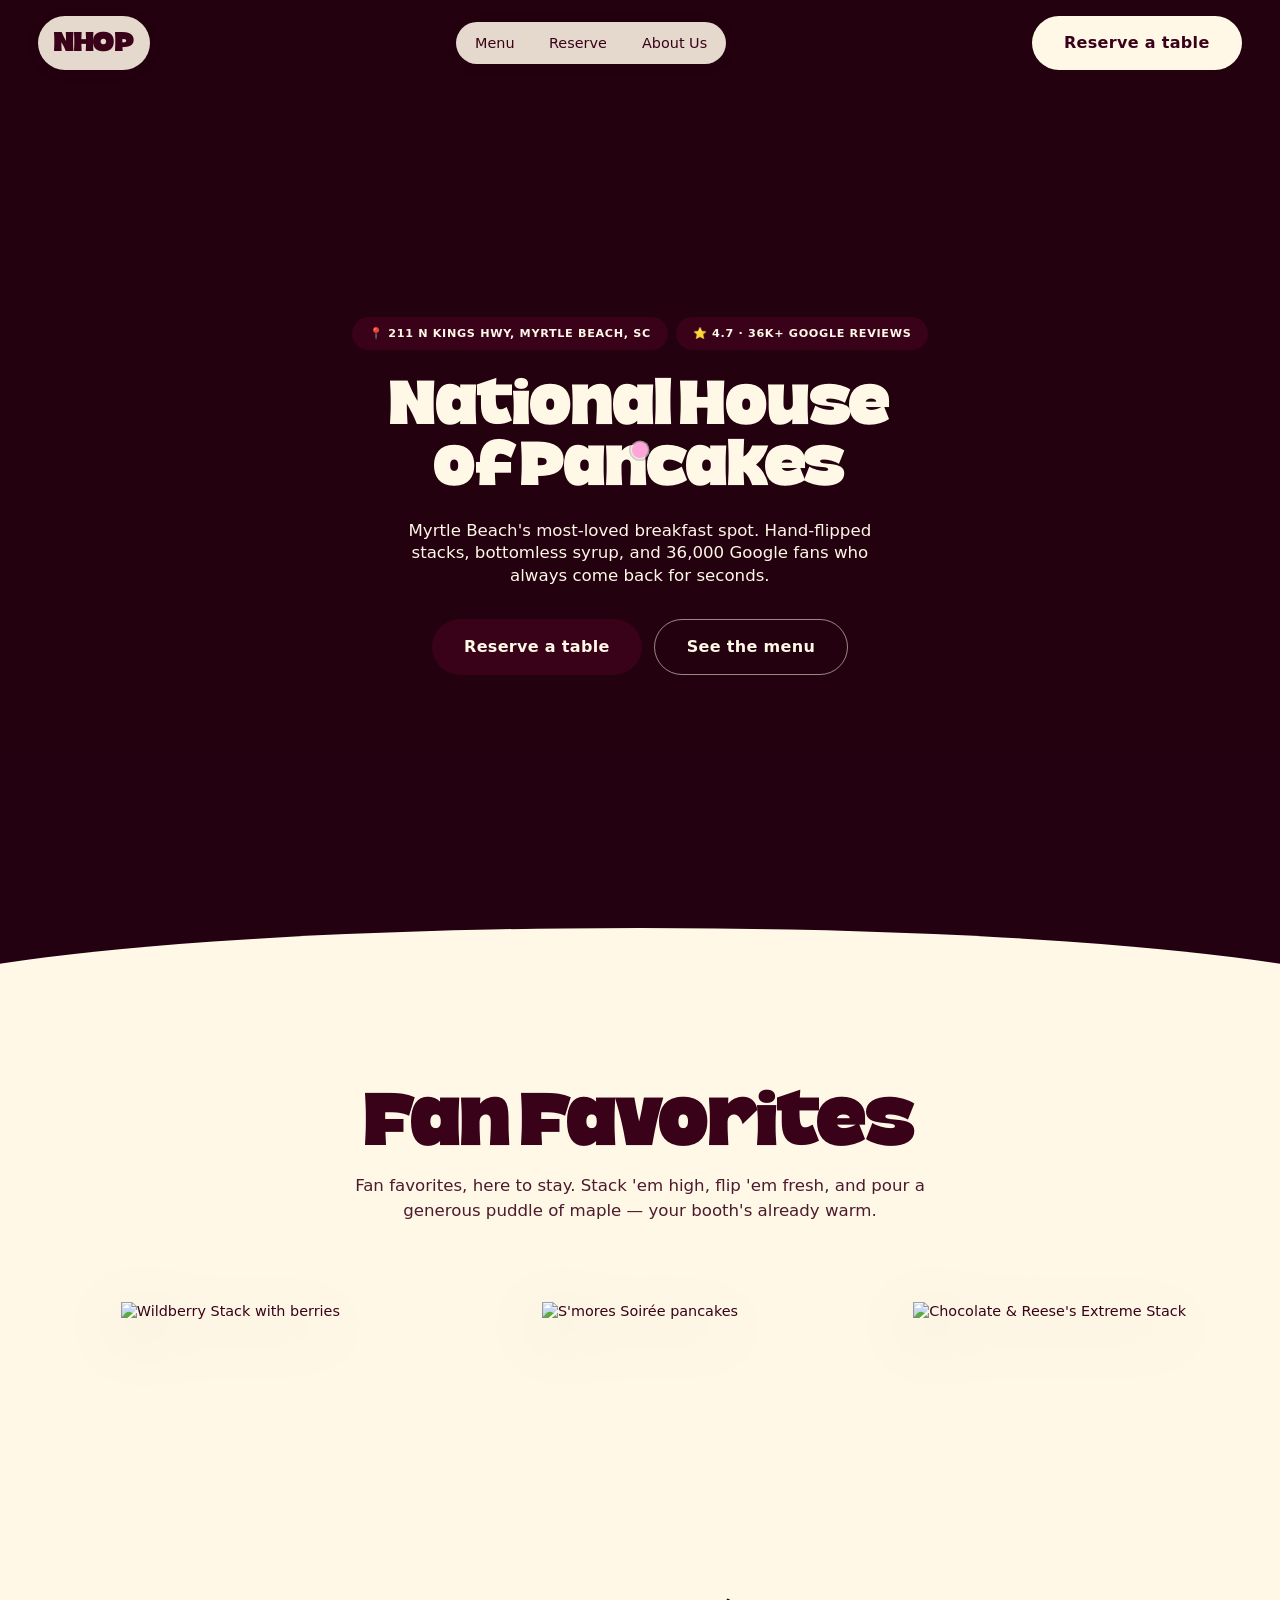
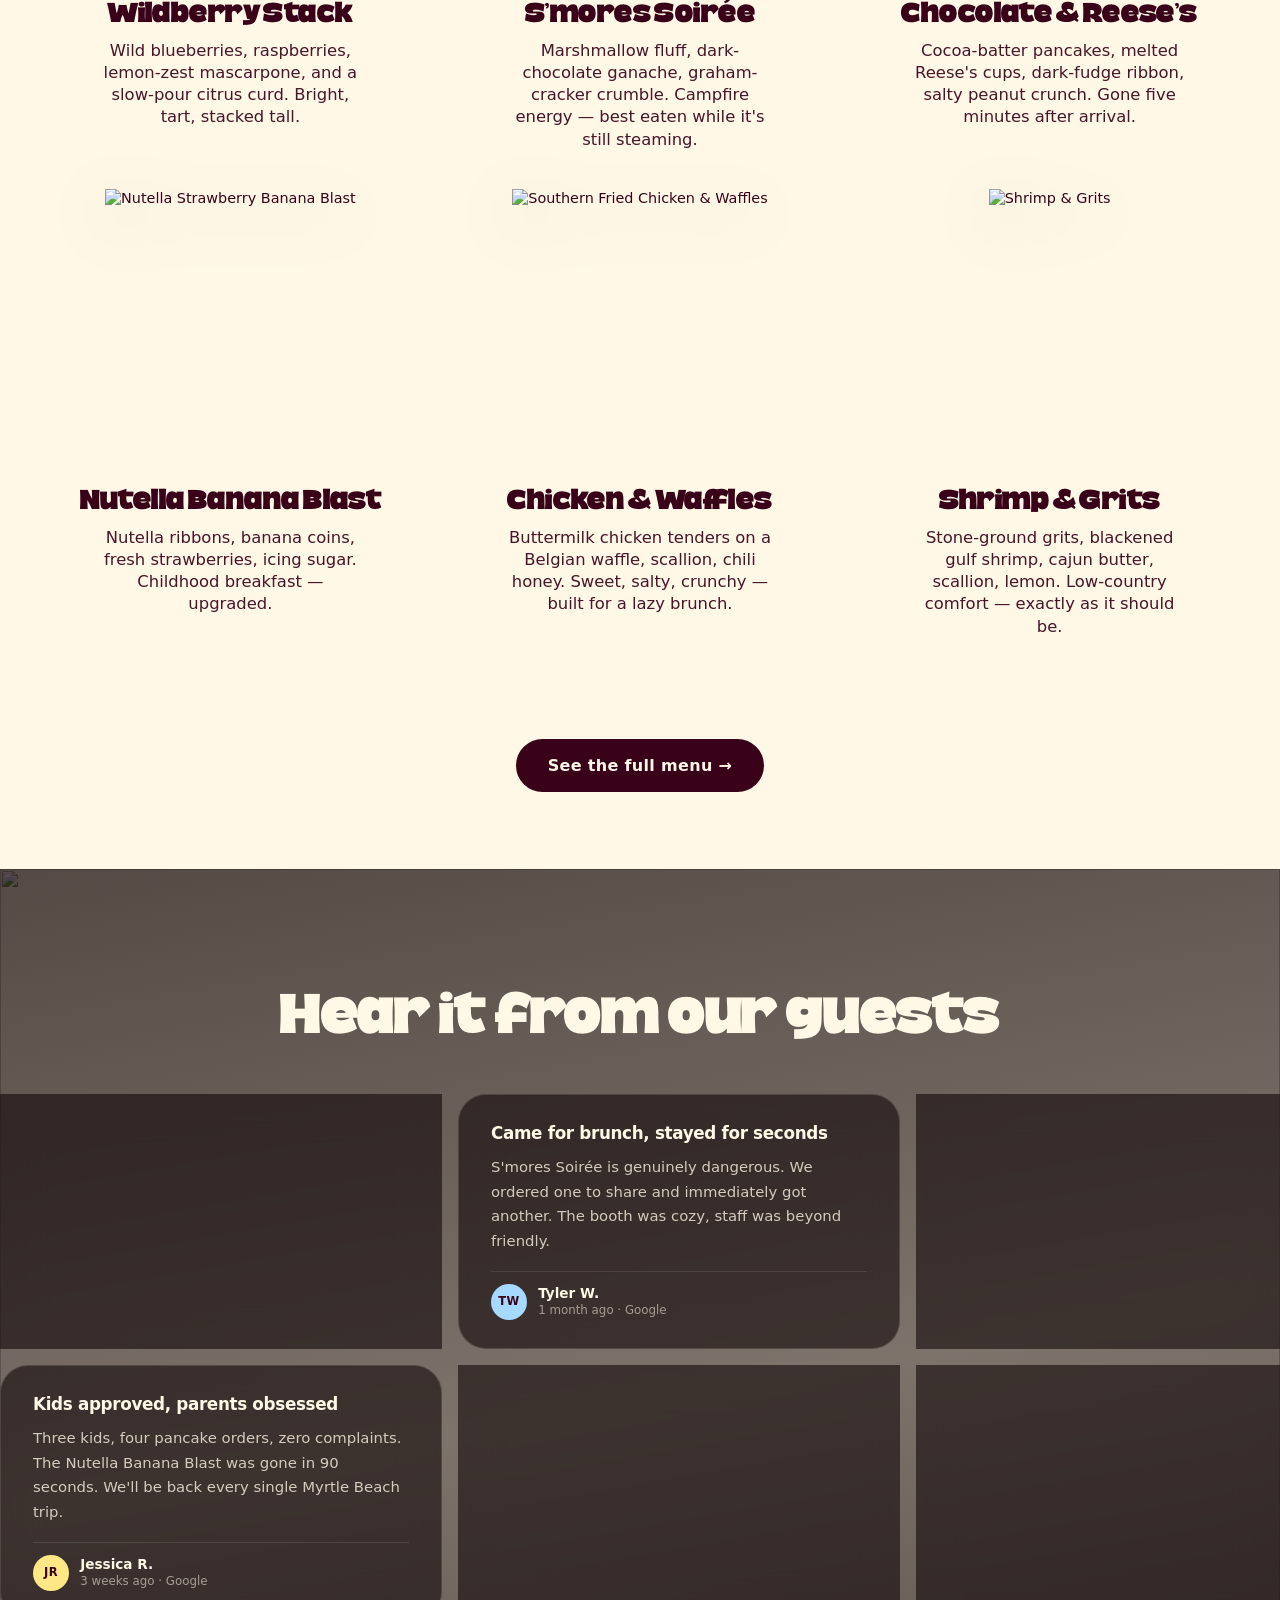
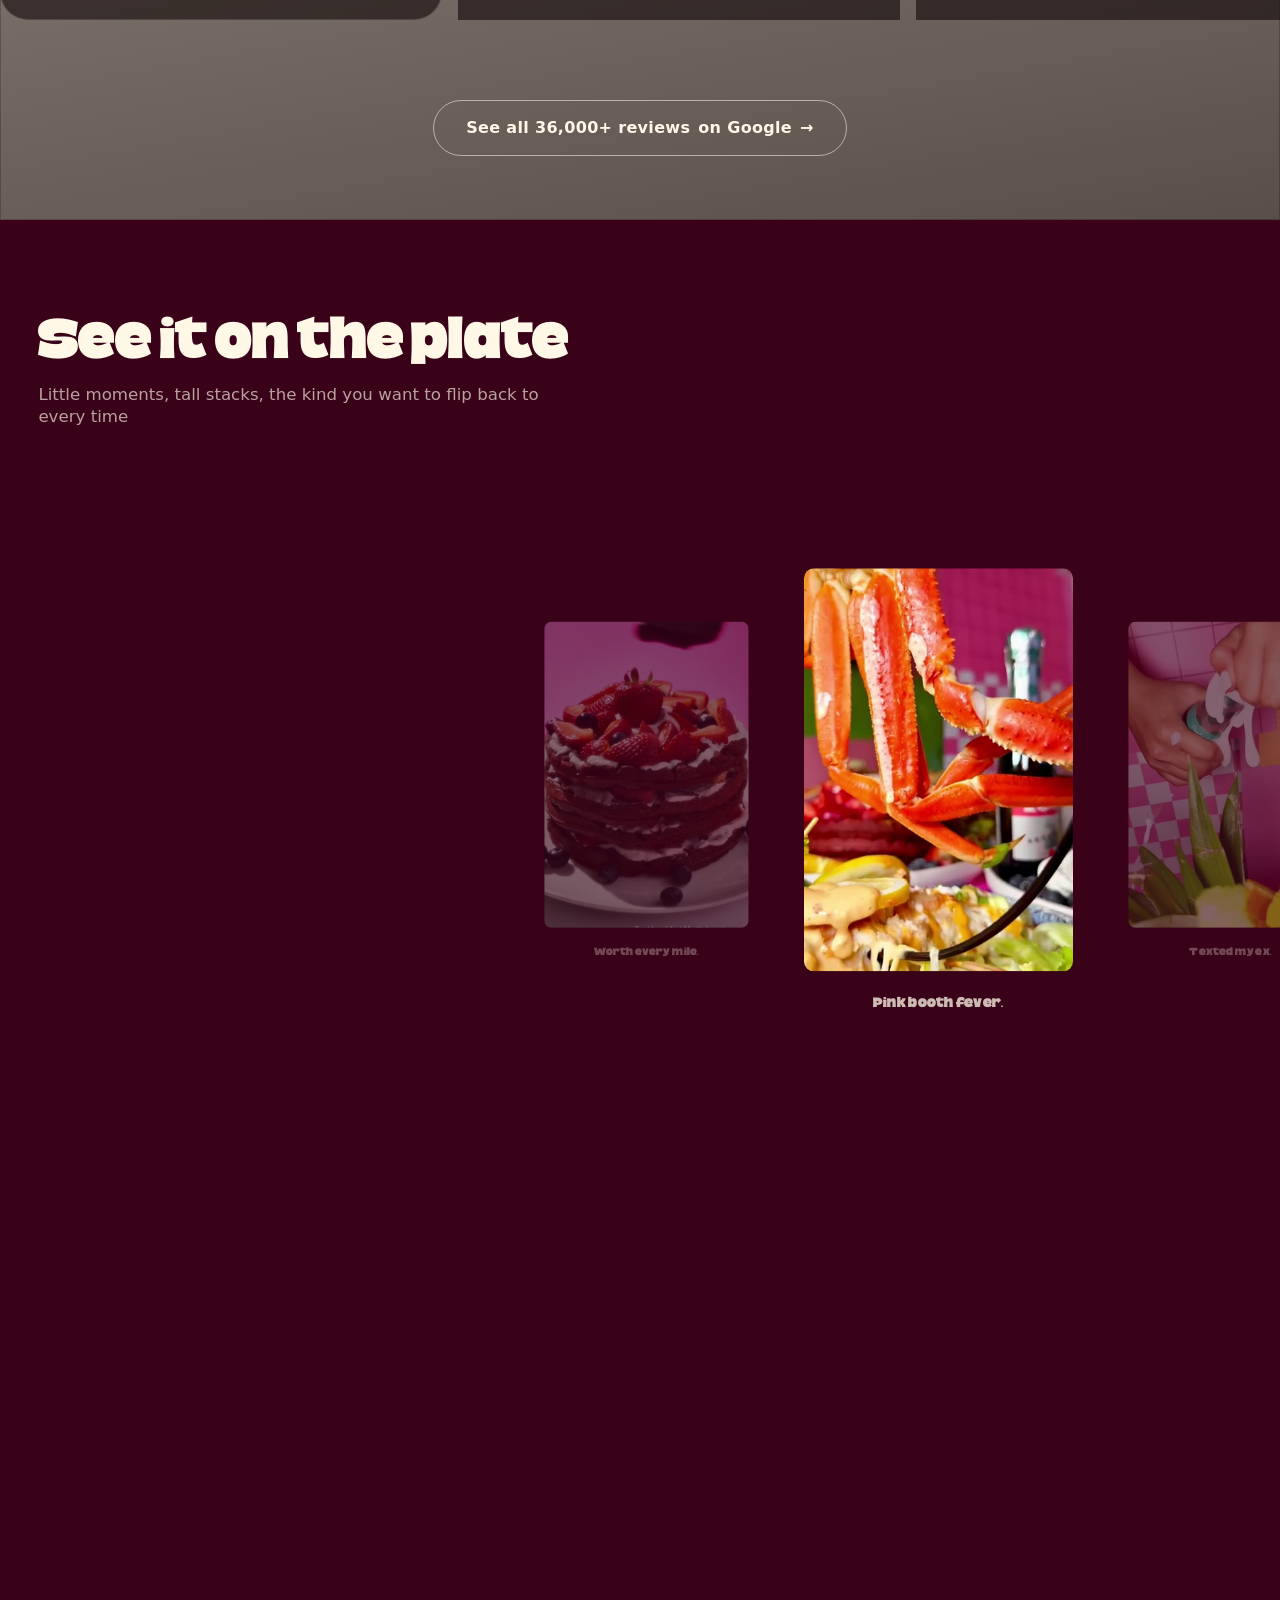
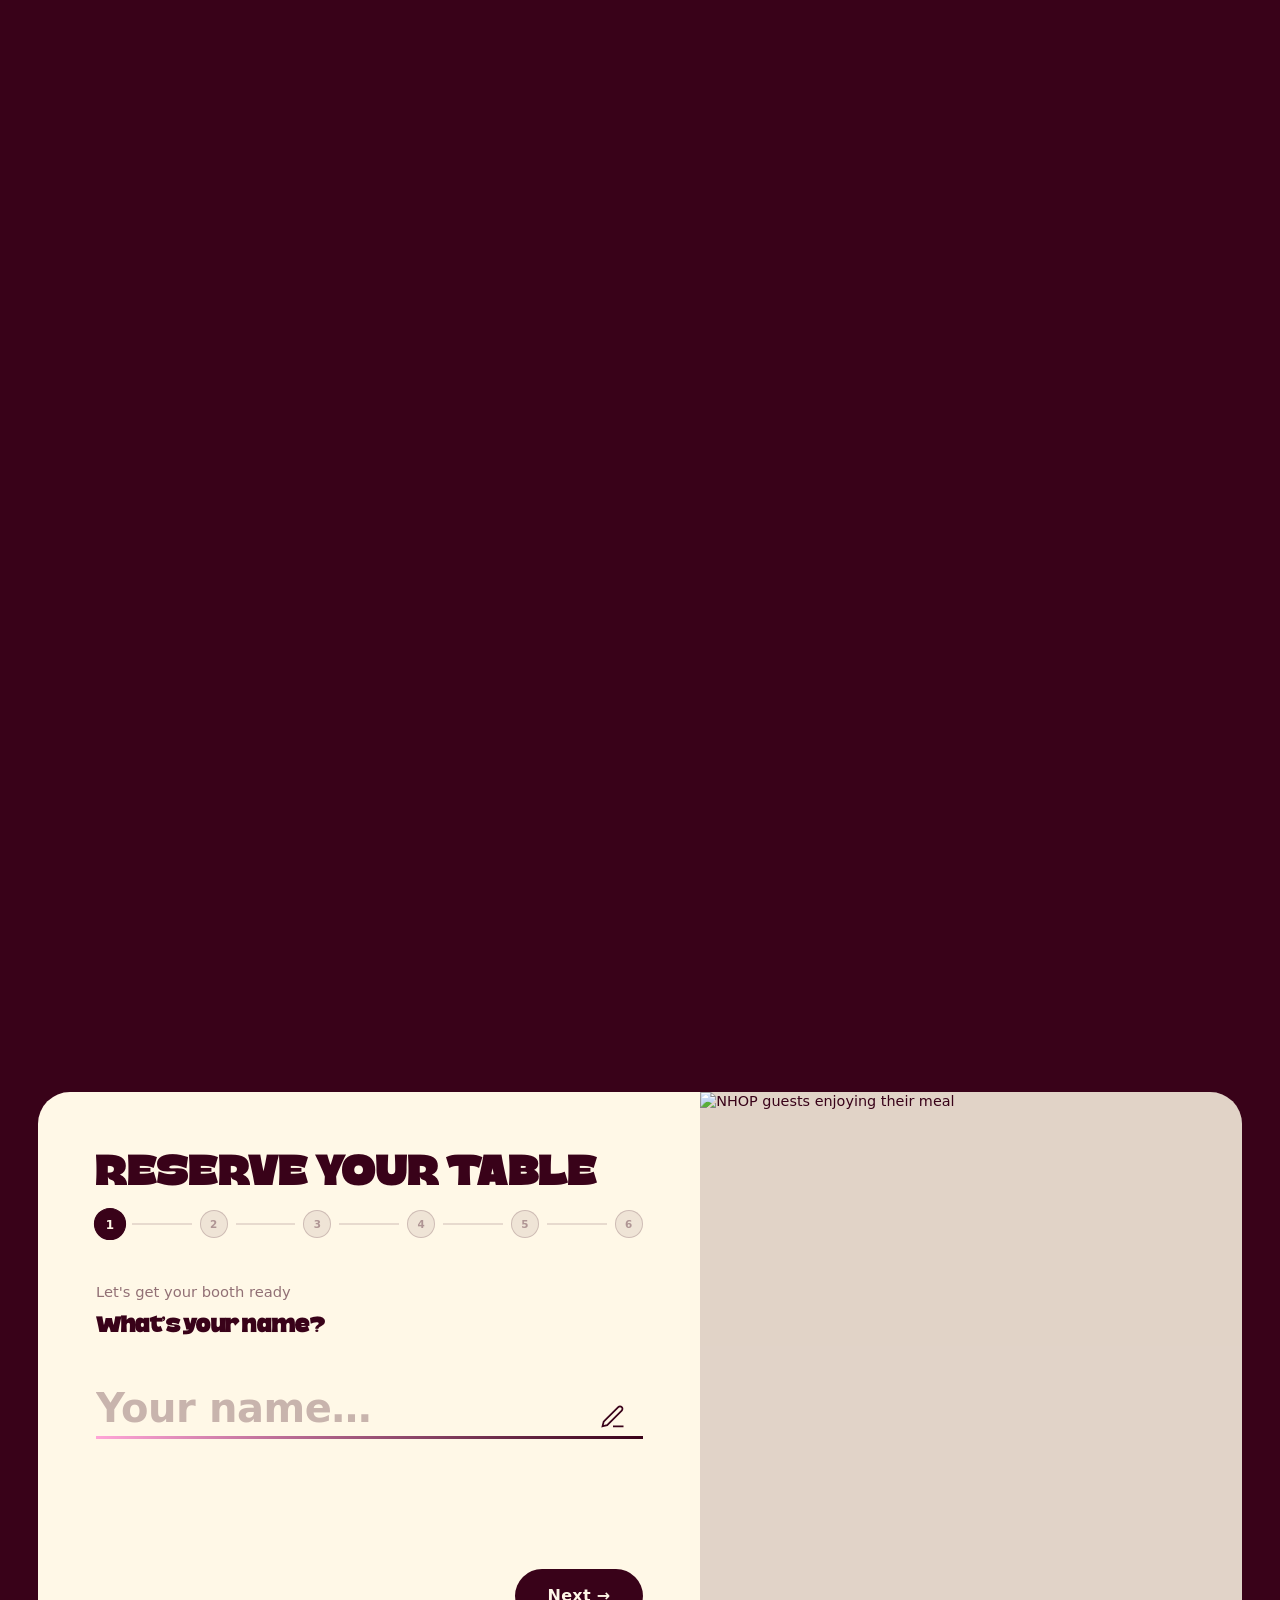
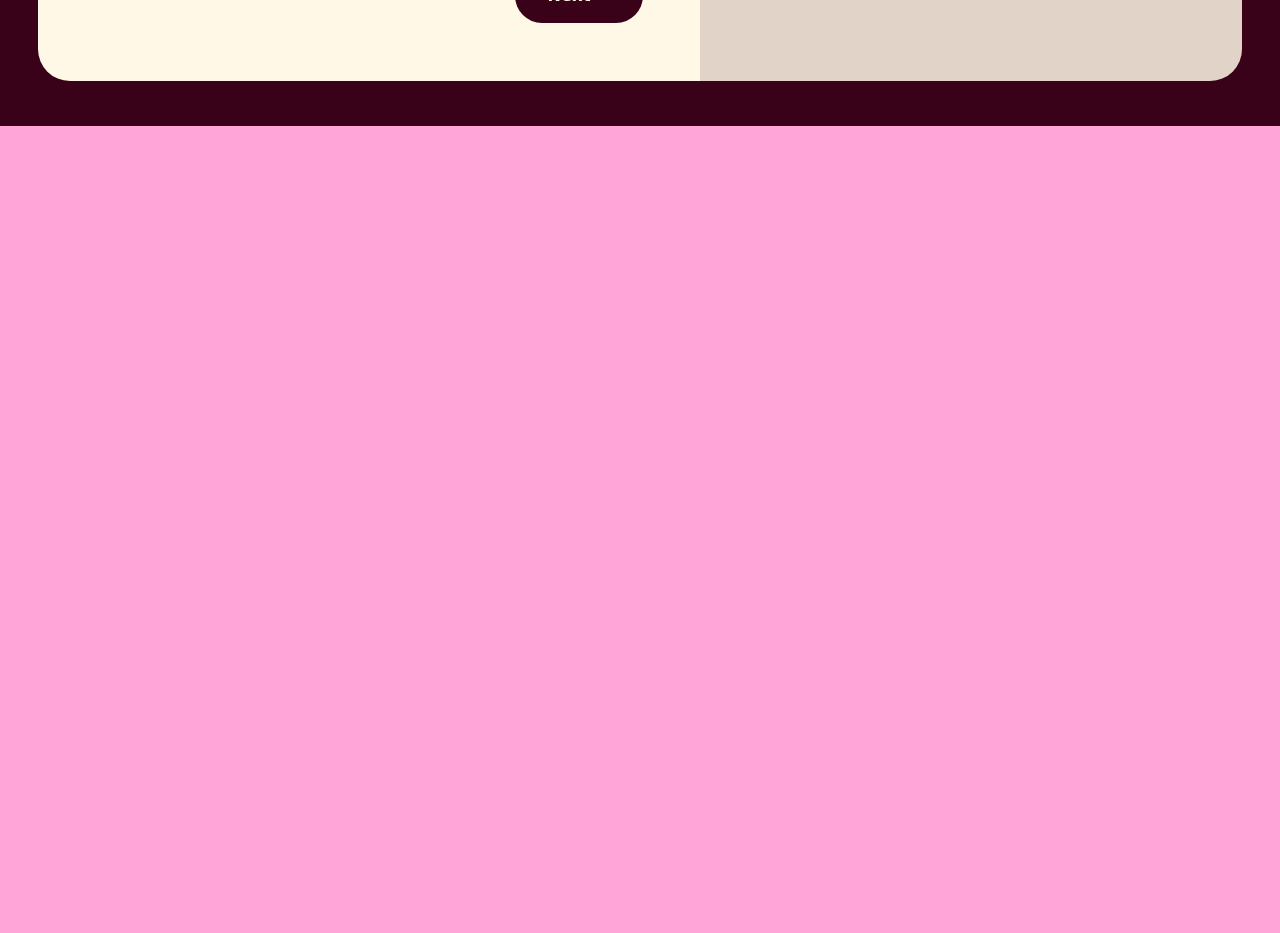
==== commit d9da04e5: "Add files via upload" ====
--- a/index.html
+++ b/index.html
@@ -2,112 +2,269 @@
 <html lang="en">
 <head>
   <meta charset="UTF-8" />
+  <style>@font-face{font-family:"Atomic Beers";src:url("./assets/fonts/AtomicBeers-Regular.woff2")format("woff2"),url("./assets/fonts/AtomicBeers-Regular.otf")format("opentype");font-weight:400;font-style:normal;font-display:block;}</style>
   <meta name="viewport" content="width=device-width, initial-scale=1.0" />
   <title>NHOP — Pancakes you feel before you taste.</title>
   <meta name="description" content="National House of Pancakes — fluffy stacks, bottomless syrup, and the happiest flip in America. Reserve a booth, pick your stack, leave in a better mood." />
 
+  <!-- Favicon -->
+  <link rel="icon" href="./favicon.svg" type="image/svg+xml" />
+  <link rel="icon" href="./favicon.svg" sizes="any" />
+
+  <!-- Open Graph -->
+  <meta property="og:title" content="NHOP — National House of Pancakes" />
+  <meta property="og:description" content="Scratch-made pancakes, bold Southern flavors, and a dining room full of good mornings. Myrtle Beach, SC." />
+  <meta property="og:image" content="https://res.cloudinary.com/dksohsy0i/image/upload/c_fill,w_1200,h_630,q_auto,f_auto/v1777584965/hf_20260430_213412_b76365fb-c0dc-4c8a-9feb-073aa4a82349_fribsf.png" />
+  <meta property="og:image:width" content="1200" />
+  <meta property="og:image:height" content="630" />
+  <meta property="og:url" content="https://nationalhouseofpancakes.vercel.app" />
+  <meta property="og:type" content="website" />
+  <meta property="og:site_name" content="NHOP" />
+  <meta name="twitter:card" content="summary_large_image" />
+  <meta name="twitter:title" content="NHOP — National House of Pancakes" />
+  <meta name="twitter:description" content="Scratch-made pancakes, bold Southern flavors, and a dining room full of good mornings. Myrtle Beach, SC." />
+  <meta name="twitter:image" content="https://res.cloudinary.com/dksohsy0i/image/upload/c_fill,w_1200,h_630,q_auto,f_auto/v1777584965/hf_20260430_213412_b76365fb-c0dc-4c8a-9feb-073aa4a82349_fribsf.png" />
+  <meta name="theme-color" content="#390219">
+
   <!-- Satoshi — body / UI (Fontshare CDN) -->
   <link rel="preconnect" href="https://api.fontshare.com" crossorigin />
+  <link rel="preload" href="https://api.fontshare.com/v2/css?f[]=satoshi@400,500,700,900&display=swap" as="style" />
   <link rel="stylesheet" href="https://api.fontshare.com/v2/css?f[]=satoshi@400,500,700,900&display=swap" />
-
-  <!-- Space Mono — retro monospace for phone/number inputs (no watermark glyphs) -->
-  <link rel="stylesheet" href="https://fonts.googleapis.com/css2?family=Space+Mono:wght@400;700&display=swap" />
 
   <!-- Fraunces — display fallback until Atomic Beers is fully licensed -->
   <link rel="preconnect" href="https://fonts.googleapis.com" />
   <link rel="preconnect" href="https://fonts.gstatic.com" crossorigin />
-  <link rel="stylesheet" href="https://fonts.googleapis.com/css2?family=Fraunces:wght@900&display=swap" />
+  <link rel="preload" href="https://fonts.googleapis.com/css2?family=Fraunces:wght@900&family=Space+Mono:wght@400;700&display=swap" as="style" />
+  <link rel="stylesheet" href="https://fonts.googleapis.com/css2?family=Fraunces:wght@900&family=Space+Mono:wght@400;700&display=swap" />
 
   <!-- Local styles -->
-  <link rel="stylesheet" href="./styles/main.css" />
-<style>
-/* ══ VERSION A — CHERRY CREAM ══
-   Cherry Pop #861519 · Cloud Dancer #F0EEE9
-   Custard Yellow #FAE38E · Blueberry Pie #D2E8FF
-   Найбільш близька до оригіналу, але refined і harmonious */
+  <link rel="preload" href="./assets/fonts/AtomicBeers-Regular.woff2" as="font" type="font/woff2" />
+  <link rel="stylesheet" href="./styles/fonts.css" />
+  <link rel="stylesheet" href="./styles/main.css" /><style>
+/* ══ PALETTE — BURGUNDY · PINK · CREAM ══ */
 :root {
-  --color-burgundy: #861519;
-  --color-cream:    #F0EEE9;
-  --color-blue:     #D2E8FF;
-  --color-pink:     #FAE38E;
-  --color-honey:    #FAE38E;
-  --bg-base:        #F0EEE9;
-  --bg-dark:        #861519;
-  --bg-playful-a:   #D2E8FF;
-  --bg-playful-b:   #FAE38E;
-  --fg-base:        #861519;
-  --fg-on-dark:     #F0EEE9;
-  --fg-muted:       rgba(134,21,25,0.45);
-  --cta-bg:         #861519;
-  --cta-fg:         #F0EEE9;
-  --cta-bg-hover:   #5E0F12;
-  --border-soft:    rgba(134,21,25,0.1);
-  --border-strong:  rgba(134,21,25,0.28);
-  --shadow-soft:    0 4px 24px rgba(134,21,25,0.08);
-  --shadow-deep:    0 16px 48px rgba(134,21,25,0.16);
-  --shadow-glow:    0 0 48px rgba(210,232,255,0.5);
-}
-/* ── Name input underline — blue → cherry ── */
-.name-underline { background: linear-gradient(90deg, #D2E8FF, #861519) !important; }
-
-/* ── Calendar btn — sits next to day chips ── */
+  --color-burgundy: #390219;
+  --color-cream:    #FFF8E7;
+  --color-pink:     #FFA5D7;
+  --bg-base:        #FFF8E7;
+  --bg-dark:        #390219;
+  --bg-accent:      #FFA5D7;
+  --fg-base:        #390219;
+  --fg-on-dark:     #FFF8E7;
+  --fg-muted:       rgba(57,2,25,0.50);
+  --cta-bg:         #390219;
+  --cta-fg:         #FFF8E7;
+  --cta-bg-hover:   #5a0a28;
+  --border-soft:    rgba(57,2,25,0.10);
+  --border-strong:  rgba(57,2,25,0.30);
+  --shadow-soft:    0 4px 24px rgba(57,2,25,0.08);
+  --shadow-deep:    0 16px 48px rgba(57,2,25,0.18);
+  --shadow-glow:    0 0 48px rgba(255,165,215,0.35);
+}
+/* ── Name input underline — pink inactive, pink→burgundy gradient on active ── */
+.name-underline { background: #FFA5D7 !important; }
+.name-input:focus ~ .name-underline,
+.name-input:not(:placeholder-shown) ~ .name-underline { background: linear-gradient(90deg, #FFA5D7, #390219) !important; }
+/* ── Hero: show immediately, no entrance animation ── */
+.hero .fx-fade, .hero .fx-rise, .hero .fx-pop {
+  animation: none !important;
+  opacity: 1 !important;
+  transform: none !important;
+}
+/* Mobile-only extra subtitle words */
+.mob-extra { display: none; }
+/* Step text counter — hidden on desktop, shown on mobile */
+.reserve__step-text { display: none; }
+/* Mobile-only line break */
+.mob-break { display: none; }
+/* ── Menu cards: no stagger on mobile — show all immediately ── */
+@media (max-width: 860px) {
+  .menu__list .menu-card {
+    opacity: 1 !important;
+    transform: none !important;
+    transition: none !important;
+  }
+}
+/* ── Nav button: cream on dark sections ── */
+#nav.nav--on-dark .btn { background: #FFF8E7 !important; color: #390219 !important; }
+#nav.nav--on-dark .btn:hover { background: rgba(255,248,231,0.88) !important; }
+
+/* ── Calendar btn ── */
 .date-picker__day-wrap { display: flex; align-items: flex-start; gap: 10px; }
 .date-picker__day-wrap .date-picker__row { flex: 1; min-width: 0; }
-.cal-btn {
-  flex-shrink: 0;
-  width: 44px; height: 44px;
-  border-radius: 10px;
-  background: rgba(134,21,25,0.06);
-  border: 1.5px dashed rgba(134,21,25,0.22);
-  color: #861519;
-  display: flex; align-items: center; justify-content: center;
-  position: relative; overflow: hidden; cursor: pointer;
-  transition: background 200ms, transform 200ms;
-  align-self: center;
-}
-.cal-btn:hover { background: rgba(134,21,25,0.13); transform: scale(1.06); }
-.cal-btn svg { width: 20px; height: 20px; pointer-events: none; }
-.cal-btn input[type="date"] {
-  position: absolute; inset: 0; width: 100%; opacity: 0; cursor: pointer;
-}
-
-/* ── Opening hours blob — blue bg, cherry text ── */
-.footer__blob-svg path { fill: #D2E8FF !important; }
-.footer__hours-title,
-.footer__hours-time { color: #861519 !important; }
-.footer__hours-label { color: #861519 !important; opacity: 0.6; }
-.footer__hours-sep   { background: rgba(134,21,25,0.2) !important; }
-
-/* ── Footer body — cream (contrasts nicely after blue sections) ── */
-.footer { background: #F0EEE9 !important; color: #861519; }
-
-/* ── Reel section — blue bg, cherry text ── */
+.reserve__q-row {
+  display: flex; align-items: baseline; justify-content: space-between;
+  margin-bottom: 0;
+}
+
+/* ── Opening hours blob — pink fill → pink wave on dark footer ── */
+.footer__blob-svg path { fill: #FFA5D7 !important; }
+.footer__hours-title { color: #390219 !important; }
+.footer__hours-time { color: #390219 !important; }
+.footer__hours-label { color: rgba(57,2,25,0.55) !important; }
+.footer__hours-sep   { background: rgba(57,2,25,0.20) !important; }
+
+/* ── Footer body — burgundy bg, cream + pink text ── */
+.footer { background: #FFA5D7 !important; color: #390219 !important; }
+
+/* footer blob — burgundy on pink */
+.footer__blob-svg path { fill: #390219 !important; }
+.footer__hours-title { color: #FFF8E7 !important; }
+.footer__hours-time { color: #FFF8E7 !important; }
+.footer__hours-label { color: rgba(255,248,231,0.65) !important; }
+
+/* footer info columns */
+.footer__info-heading {
+  color: #390219 !important;
+  border-bottom-color: rgba(57,2,25,0.25) !important;
+}
+.footer__info-address,
+.footer__info-text { color: rgba(57,2,25,0.75) !important; opacity: 1; }
+.footer__visit-link { color: #390219 !important; }
+.footer__contact-details a { color: #390219 !important; }
+.footer__info-col--center {
+  border-color: rgba(57,2,25,0.18) !important;
+}
+
+/* social buttons */
+.footer__social-btn {
+  border-color: rgba(57,2,25,0.35) !important;
+  color: #390219 !important;
+}
+.footer__social-btn:hover {
+  background: #390219 !important;
+  color: #FFA5D7 !important;
+  border-color: #390219 !important;
+}
+
+/* legal strip */
+.footer__bottom {
+  border-top-color: rgba(57,2,25,0.18) !important;
+  color: rgba(57,2,25,0.50) !important;
+}
+
+/* Mobile: footer blob shaped/sized like About — shorter arch, hours near its top */
+@media (max-width: 860px) {
+  .footer__blob { height: clamp(170px, 46vw, 250px) !important; }
+  .footer__blob-inner {
+    justify-content: flex-start !important;
+    padding-top: clamp(10px, 3vw, 18px) !important;
+    height: 78% !important;
+  }
+}
+
+/* ── Reel section — pink bg, dark text ── */
 .reel,
 .reel__pin,
-.reel.is-pinned .reel__pin { background: #D2E8FF !important; }
+.reel.is-pinned .reel__pin { background: #390219 !important; }
 .reel .reel__head-copy h2,
-.reel .reel__head-copy .eyebrow,
-.reel .reel__head-copy .lead { color: #861519 !important; }
-.reel .reel-card__quote { color: #861519 !important; }
-.reel .reel__head .btn { background: #861519; color: #F0EEE9; }
-.reel .reel__head .btn:hover { background: #6e1115; color: #F0EEE9; }
-/* scroll hint on blue */
-.reel__scroll-hint { color: rgba(134,21,25,0.45) !important; }
-
-/* ── Reserve section — blue bg, cherry text ── */
-.reserve { background: #D2E8FF !important; color: #861519; }
-.reserve .btn--ghost { border-color: #861519; color: #861519; }
-.reserve .btn--ghost:hover { background: #861519; color: #F0EEE9; }
-/* card hover colors per nth-child */
-.menu__list .menu-card:nth-child(1)::before { background: #D2E8FF !important; }
-.menu__list .menu-card:nth-child(2)::before { background: #FAE38E !important; }
-.menu__list .menu-card:nth-child(3)::before { background: #D2E8FF !important; }
-.menu__list .menu-card:nth-child(4)::before { background: #FAE38E !important; }
-.menu__list .menu-card:nth-child(5)::before { background: #D2E8FF !important; }
-.menu__list .menu-card:nth-child(6)::before { background: #FAE38E !important; }
+.reel .reel__head-copy .eyebrow { color: #FFF8E7 !important; }
+.reel .reel__head-copy .lead { color: rgba(255,248,231,0.65) !important; }
+.reel .reel-card__quote {
+  color: rgba(255,248,231,0.75) !important;
+  letter-spacing: 0.02em !important;
+  font-kerning: none !important;
+  font-variant-ligatures: none !important;
+  font-feature-settings: "liga" 0, "calt" 0, "kern" 0 !important;
+}
+.reel .reel__head .btn { background: #FFA5D7; color: #390219; }
+.reel .reel__head .btn:hover { background: #FFF8E7; color: #390219; }
+/* scroll hint on dark */
+.reel__scroll-hint { color: rgba(255,248,231,0.35) !important; }
+
+/* ── Reserve section — pink bg, dark text ── */
+.reserve { background: #390219 !important; color: #FFF8E7; }
+
+/* ══ HOMEPAGE MARQUEE REVIEWS — replaces static 2×2 grid ══ */
+.testimonials__grid { display: none; }    /* hide old grid */
+
+.t-mq-outer {
+  /* Direct child of .testimonials section — spans full width */
+  position: relative;
+  z-index: 1;
+  width: 100%;
+  overflow: hidden;                /* clips the ticker animation */
+  display: flex; flex-direction: column; gap: 1rem;
+  padding-block: 1rem;
+}
+.t-mq-strip {
+  display: flex; gap: 1rem;
+  width: max-content; will-change: transform;
+}
+.t-mq-row--fwd .t-mq-strip { animation: tq-left  52s linear infinite; }
+.t-mq-row--rev .t-mq-strip { animation: tq-right 46s linear infinite; }
+.t-mq-row:hover .t-mq-strip { animation-play-state: paused; }
+@keyframes tq-left  { from { transform: translateX(0); }    to { transform: translateX(-50%); } }
+@keyframes tq-right { from { transform: translateX(-50%); } to { transform: translateX(0); } }
+
+/* Wide card — matches screenshot proportions */
+.t-mq-card {
+  flex-shrink: 0;
+  width: clamp(380px, 36vw, 442px);
+  background: rgba(15,5,5,0.58);
+  backdrop-filter: blur(20px); -webkit-backdrop-filter: blur(20px);
+  border: 1px solid rgba(255,248,231,0.13);
+  border-radius: 28px;
+  padding: 1.75rem 2rem;
+  color: #FFF8E7;
+  display: flex; flex-direction: column; gap: 0;
+  transition: transform 360ms cubic-bezier(0.34,1.56,0.64,1), border-color 300ms ease, background 300ms ease;
+  cursor: default;
+  -webkit-tap-highlight-color: transparent;
+}
+.t-mq-card:hover,
+.t-mq-card:active {
+  transform: translateY(-6px) scale(1.016);
+  background: rgba(15,5,5,0.72);
+  border-color: rgba(255,248,231,0.28);
+  box-shadow: none;
+  outline: none;
+}
+.t-mq-card:focus,
+.t-mq-card:focus-visible {
+  outline: 2px solid rgba(255,248,231,0.35);
+  outline-offset: 2px;
+  box-shadow: none;
+}
+.t-mq__headline { font-family: var(--font-body); font-size: 1.05rem; font-weight: 600; line-height: 1.3; margin: 0 0 0.65rem; color: #FFF8E7; }
+.t-mq__body     { font-size: 0.93rem; line-height: 1.65; color: rgba(255,248,231,0.78); margin: 0 0 1.1rem; flex: 1; }
+.t-mq__meta     { display: flex; align-items: center; gap: 0.7rem; padding-top: 0.75rem; border-top: 1px solid rgba(255,248,231,0.10); }
+.t-mq__avatar   { flex-shrink: 0; width: 36px; height: 36px; border-radius: 50%; display: grid; place-items: center; font-size: 0.72rem; font-weight: 700; letter-spacing: 0.04em; color: #390219; }
+.t-mq__av--honey { background: #FEE885; }
+.t-mq__av--blue  { background: #A5D9FF; }
+.t-mq__av--pink  { background: #FFA5D7; }
+.t-mq__av--green { background: #B9EACB; }
+.t-mq__name   { font-weight: 600; font-size: 0.85rem; line-height: 1.2; margin: 0; color: #FFF8E7; }
+.t-mq__source { font-size: 0.74rem; color: rgba(255,248,231,0.55); margin: 2px 0 0; }
+/* card hover colors — alternating pink / blue */
+.menu__list .menu-card:nth-child(odd)::before  { background: #FFA5D7 !important; }
+.menu__list .menu-card:nth-child(even)::before { background: #A5D9FF !important; }
 /* on hover these are light bgs → keep text dark */
 .menu__list .menu-card:hover,
-.menu__list .menu-card:focus-within { color: #861519 !important; }
+.menu__list .menu-card:focus-within { color: #390219 !important; }
+
+/* ── Global text colour — force #390219 on all cream/light sections ── */
+body,
+h1, h2, h3, h4, h5, h6,
+p, li, a:not(.btn),
+.menu__lead, .menu__title,
+.section__title, .section__lead,
+.lead, .eyebrow, .u-lead {
+  color: #390219;
+}
+/* Muted / secondary text — softer */
+.lead, .eyebrow {
+  color: rgba(57,2,25,0.62) !important;
+}
+.menu__lead {
+  color: rgba(57,2,25,0.90) !important;
+}
+/* Hero — keep cream text on dark video bg */
+.hero h1, .hero h2, .hero p,
+.hero__lead, .hero__title,
+.hero .lead, .hero .eyebrow {
+  color: var(--fg-on-dark) !important;
+}
 
 /* ── Darken hero video ── */
 .hero__overlay {
@@ -193,44 +350,47 @@
 /* ── GSAP hero animation elements ── */
 #heroBgOverlay {
   position: absolute; inset: 0;
-  background: var(--bg-dark);
+  background: #390219;
   opacity: 0; z-index: 1; pointer-events: none;
 }
 #pancakeHeroAnim {
   position: absolute; width: 92px; height: 92px;
   object-fit: contain; transform-origin: center center;
   will-change: transform, opacity;
-  filter: drop-shadow(0 0 40px rgba(250,180,80,0.3)) drop-shadow(0 8px 24px rgba(0,0,0,0.55));
+  filter: drop-shadow(0 0 32px rgba(57,2,25,0.25)) drop-shadow(0 8px 28px rgba(0,0,0,0.50));
   z-index: 10;
   right: calc(clamp(24px, 4.5vw, 72px) + 14px);
-  top: auto; bottom: clamp(80px, 14vw, 160px);
+  top: auto;
+  bottom: clamp(80px, 14vw, 160px);
+  opacity: 0; /* FOUC guard: GSAP controls visibility */
 }
 #heroAnimText {
   position: absolute;
   left: 0;
   right: 0;
-  top: 50%;
+  top: 42%;
   transform: translateY(-50%);
   padding: 0 clamp(36px, 5.5vw, 72px);
   z-index: 5;
   pointer-events: none;
   white-space: nowrap;
   overflow: hidden;
-  opacity: 1;
+  opacity: 0; /* FOUC guard: GSAP slides in from off-screen */
 }
 #heroAnimText p {
-  font-size: clamp(52px, 8vw, 108px);
-  font-weight: 900;
-  color: #FAE38E;
+  font-size: clamp(52px, 8vw, 108px); /* desktop: overridden by JS proportional calc */
+  color: #FFF8E7;
   font-family: var(--font-display, 'Fraunces', Georgia, serif);
   letter-spacing: 0.02em;
   line-height: 1;
+  text-align: center;
   -webkit-font-smoothing: antialiased;
   -moz-osx-font-smoothing: grayscale;
 }
+br.hero-break { display: none; }
 #heroAnimSub {
   position: absolute;
-  bottom: 20%;
+  top: 78%; /* desktop: overridden by JS to sit below waffle bottom */
   left: 50%;
   transform: translateX(-50%);
   text-align: center;
@@ -241,31 +401,298 @@
 }
 #heroAnimSub p {
   font-size: clamp(14px, 1.4vw, 19px);
-  color: rgba(250,227,142,0.65);
+  color: rgba(255,248,231,0.65);
   font-family: 'Satoshi', -apple-system, sans-serif;
   font-weight: 500;
   letter-spacing: 0.06em;
   -webkit-font-smoothing: antialiased;
 }
 
-/* ── Nav: always show the scrolled/pill style (no transparent state) ── */
-.nav:not(.nav--scrolled) .nav__logo,
-.nav:not(.nav--scrolled) .nav__links a {
-  color: var(--color-burgundy) !important;
-}
-.nav:not(.nav--scrolled) .nav__logo {
-  background: rgba(255, 248, 231, 0.88);
-  backdrop-filter: blur(16px);
-  -webkit-backdrop-filter: blur(16px);
-  padding: var(--space-2) var(--space-4);
-  border-radius: var(--radius-pill);
-  box-shadow: 0 2px 12px rgba(57, 2, 25, 0.10);
-}
-.nav:not(.nav--scrolled) .nav__links a {
-  background: rgba(255, 248, 231, 0.88);
-  backdrop-filter: blur(16px);
-  -webkit-backdrop-filter: blur(16px);
-  box-shadow: 0 2px 12px rgba(57, 2, 25, 0.10);
+
+/* ---- Contacts block ---- */
+.contacts-block {
+  background: #FFF8E7;
+  padding: clamp(5rem, 10vw, 8rem) clamp(1.5rem, 5vw, 6rem);
+}
+.contacts-block__inner {
+  max-width: 1200px;
+  margin: 0 auto;
+}
+.contacts-block__label {
+  font-family: var(--font-body, 'Satoshi', sans-serif);
+  font-size: clamp(0.75rem, 1.2vw, 0.9rem);
+  font-weight: 700;
+  letter-spacing: 0.18em;
+  text-transform: uppercase;
+  color: #390219;
+  opacity: 0.45;
+  margin: 0 0 clamp(1.5rem, 3vw, 2.5rem);
+}
+.contacts-block__item {
+  display: block;
+  font-family: var(--font-display, 'Fraunces', serif);
+  font-weight: 700;
+  line-height: 0.95;
+  color: #390219;
+  text-decoration: none;
+  transition: opacity 160ms;
+}
+.contacts-block__item:hover { opacity: 0.6; }
+.contacts-block__phone {
+  font-size: clamp(3.5rem, 9vw, 9rem);
+  margin-bottom: clamp(0.25rem, 1vw, 0.75rem);
+}
+.contacts-block__email {
+  font-size: clamp(2.2rem, 5.5vw, 5.8rem);
+  word-break: break-all;
+}
+
+/* ── heroAnimLine2: below-waffle text, mobile-only ── */
+#heroAnimLine2 { display: none; pointer-events: none; }
+
+/* ── heroAnimCTA: reserve button, mobile-only ── */
+#heroAnimCTA { display: none; pointer-events: none; }
+
+/* ── MOBILE OVERRIDES — must live here (after external CSS) to win cascade ── */
+@media (max-width: 768px) {
+  /* Render waffle at target size so CSS transform scale doesn't pixelate it */
+  #pancakeHeroAnim {
+    width: 320px !important;
+    height: 320px !important;
+  }
+
+  /* CSS fallback if JS hasn't computed yet — 14% is below the nav.
+     JS sets an inline `top: Xpx` which overrides this once image loads. */
+  #heroAnimText {
+    top: 14%;
+    z-index: 15 !important;
+    padding: 0 !important;
+    overflow: hidden !important;
+    white-space: normal !important;
+  }
+  #heroAnimText p {
+    font-size: clamp(34px, 9vw, 46px) !important;
+    text-align: center !important;
+    line-height: 1.1 !important;
+    font-stretch: normal !important;
+    letter-spacing: normal !important;
+  }
+  /* Hide "every morning." from the top text block — shown below waffle instead */
+  .hero-rest { display: none !important; }
+
+  /* "every morning." element below waffle */
+  #heroAnimLine2 {
+    display: block !important;
+    position: absolute;
+    left: 0; right: 0;
+    text-align: center;
+    z-index: 15;
+    pointer-events: none;
+    opacity: 0; /* FOUC guard: GSAP controls via opacity + x-slide */
+    top: 70%; /* CSS fallback; JS overrides */
+  }
+  #heroAnimLine2 p {
+    font-size: clamp(34px, 9vw, 46px);
+    color: #FFF8E7;
+    font-family: var(--font-display, 'Fraunces', Georgia, serif);
+    line-height: 1.1;
+    font-stretch: normal;
+    letter-spacing: normal;
+    -webkit-font-smoothing: antialiased;
+    -moz-osx-font-smoothing: grayscale;
+    text-align: center;
+  }
+
+  #heroAnimSub {
+    z-index: 15 !important;
+  }
+
+  #heroAnimCTA {
+    display: block !important;
+    position: absolute;
+    left: 0; right: 0;
+    text-align: center;
+    z-index: 15;
+    pointer-events: auto;
+    opacity: 0;
+    top: 80%; /* CSS fallback; JS overrides */
+  }
+  #heroAnimCTA .btn {
+    background: #FFF8E7 !important;
+    color: #390219 !important;
+    font-family: 'Satoshi', Inter, system-ui, sans-serif !important;
+    font-weight: 700 !important;
+    font-size: 1rem !important;
+    padding: 0.9rem 2.6rem !important;
+    width: auto !important;
+    box-shadow: none !important;
+    transform: none !important;
+  }
+  #heroAnimCTA .btn:hover {
+    background: #FFA5D7 !important;
+    transform: none !important;
+  }
+  br.hero-break {
+    display: inline;
+  }
+}
+/* ── Reel mobile: display:contents on pin makes it invisible to layout ──
+   The pin element simply ceases to exist as a box. No flex, no height,
+   no padding, no position — JS can't break what isn't there.           ── */
+@media (max-width: 860px) {
+  /* Kill any height JS or CSS might add to the section */
+  /* Uniform section spacing on mobile — 4rem top/bottom for all sections */
+  .section, #menu.section, #reserve.section {
+    padding-block: 4rem !important;
+  }
+  #testimonials {
+    padding-block: 4rem 1rem !important;
+  }
+  .reel { padding-block: 9rem 3rem !important; }
+
+  .reel,
+  .reel.is-pinned               { height: auto !important; min-height: 0 !important; }
+
+  /* THE FIX: remove pin from layout entirely */
+  .reel__pin,
+  .reel.is-pinned .reel__pin    { display: contents !important; }
+
+  /* Head sits directly in the section — simple block with padding */
+  .reel__head,
+  .reel.is-pinned .reel__head   { display: block !important;
+                                   padding: 0 24px 2rem !important;
+                                   min-height: 0 !important; }
+
+  /* Viewport — plain horizontal scroll */
+  .reel__viewport,
+  .reel.is-pinned .reel__viewport { position: static !important;
+                                    display: block !important;
+                                    height: auto !important; min-height: 0 !important;
+                                    overflow-x: auto !important; overflow-y: visible !important;
+                                    padding: 0 0 24px !important; }
+
+  /* Track — plain flex row, no absolute, no transform */
+  .reel__track,
+  .reel.is-pinned .reel__track  { position: static !important;
+                                   transform: none !important;
+                                   top: auto !important; left: auto !important;
+                                   align-items: flex-start !important;
+                                   width: max-content !important;
+                                   padding-inline: 24px !important; }
+
+  .reel__scroll-hint { display: none !important; }
+  /* Spacer not needed — padding-right on track handles right clearance */
+  .reel__end-spacer { display: none !important; }
+  .reel__track::after { display: none; }
+}
+
+/* ── Testimonials marquee — mobile ── */
+@media (max-width: 768px) {
+  /* Hero — bigger title, balanced subtitle */
+  .hero-title { font-size: clamp(2.9rem, 10vw, 3.6rem) !important; }
+  .hero__lead { font-size: 1.05rem !important; text-wrap: balance; max-width: 90%; margin-left: auto; margin-right: auto; }
+
+  /* Fan Favorites lead — balanced wrap, darker color */
+  .menu__lead { text-wrap: balance; color: rgba(57,2,25,0.90) !important; }
+
+  /* Reel section — single-line heading, fix subtitle wrap, top padding */
+  .reel { padding-top: 4.5rem !important; }
+  .reel .reel__head-copy h2 { font-size: clamp(2.1rem, 8vw, 3.6rem) !important; white-space: nowrap; }
+  .reel .reel__head-copy .lead { text-wrap: balance; }
+  .mob-extra { display: inline; }
+
+  /* Fan Favorites head — reduce gap to cards */
+  .menu__head { margin-bottom: 7.5rem !important; }
+
+  /* Slower scroll on mobile */
+  .t-mq-row--fwd .t-mq-strip { animation-duration: 72s; }
+  .t-mq-row--rev .t-mq-strip { animation-duration: 64s; }
+
+  /* Narrower cards — readable without horizontal overflow */
+  .t-mq-card {
+    width: clamp(260px, 78vw, 320px) !important;
+    padding: 1rem 1.1rem !important;
+    border-radius: 20px !important;
+  }
+  .t-mq__headline { font-size: 0.95rem !important; margin-bottom: 0.4rem !important; }
+  .t-mq__body {
+    font-size: 0.88rem !important;
+    line-height: 1.5 !important;
+    margin-bottom: 0.6rem !important;
+    /* Limit to 4 lines so cards stay compact */
+    display: -webkit-box !important;
+    -webkit-line-clamp: 4 !important;
+    -webkit-box-orient: vertical !important;
+    overflow: hidden !important;
+  }
+  .t-mq__meta     { padding-top: 0.55rem !important; gap: 0.55rem !important; }
+  .t-mq__avatar   { width: 30px !important; height: 30px !important; font-size: 0.62rem !important; }
+  .t-mq__name     { font-size: 0.88rem !important; }  /* 14px */
+  .t-mq__source   { font-size: 0.74rem !important; }  /* 11.8px */
+
+  /* Reserve: hide photo on mobile (main page only) */
+  .reserve__photo-side { display: none !important; }
+
+  /* Reserve: hide dot stepper, show "Step X of 6" text */
+  .reserve__progress { display: none !important; }
+
+  /* Reserve title — smaller font, wraps on very narrow screens */
+  .reserve__form-side .reserve__title {
+    font-size: 1.85rem !important;
+    white-space: normal;
+    margin-bottom: 0.5rem;
+  }
+
+  /* Step counter — normal flow, below title */
+  .reserve__step-text {
+    display: block;
+    position: static;
+    font-size: 0.65rem;
+    font-weight: 700;
+    letter-spacing: 0.1em;
+    text-transform: uppercase;
+    color: rgba(57, 2, 25, 0.35);
+    margin-bottom: 1.5rem;
+  }
+
+  /* Hint bigger, question back to original size */
+  .reserve__form-side .reserve__hint { font-size: 1rem !important; opacity: 0.6; }
+  .reserve__form-side .reserve__q { font-size: 1.35rem !important; }
+
+  /* Input underline — always full width on mobile */
+  .reserve__form-side .name-underline { transform: scaleX(1) !important; }
+
+  /* Day chips — force perfect circles on mobile */
+  .reserve__form-side .chip--day {
+    border-radius: 50% !important;
+    justify-content: center;
+    padding: 0 !important;
+    flex: 0 0 60px !important;
+    width: 60px !important;
+    height: 60px !important;
+  }
+  .reserve__form-side .chip--day .chip__num  { font-size: 1.25rem !important; }
+  .reserve__form-side .chip--day .chip__weekday,
+  .reserve__form-side .chip--day .chip__month { font-size: 0.6rem !important; }
+
+  /* Calendar button — slightly smaller */
+}
+
+/* Reserve card: kill the iOS double-tap-to-zoom (and the 300ms tap delay) on the
+   booking UI so quick taps on chips/buttons don't accidentally zoom the page.
+   Vertical scrolling and intentional pinch-zoom are unaffected. */
+.reserve__card { touch-action: manipulation; }
+
+/* Narrow screens (below the 15 Pro's 393px): the two nav buttons shrink to fit
+   the card width and "Book my table →" wraps to two lines. Trim the horizontal
+   padding and forbid wrapping so they stay one clean line side by side.
+   Larger phones (393px+) are untouched. */
+@media (max-width: 392px) {
+  .reserve__form-side .reserve__nav .btn {
+    padding-left: var(--space-4);
+    padding-right: var(--space-4);
+    white-space: nowrap;
+  }
 }
 </style></head>
 <body>
@@ -282,13 +709,44 @@
     <div class="container nav__inner">
       <a href="/" class="nav__logo" aria-label="NHOP home">NHOP</a>
       <nav class="nav__links" aria-label="Primary">
-        <a href="menu.html">Menu</a>
-        <a href="reviews.html">Reviews</a>
-        <a href="about.html">About Us</a>
+        <a href="menu.html">
+          <span class="hover-circle" aria-hidden="true"></span>
+          <span class="label-stack">
+            <span class="pill-label">Menu</span>
+            <span class="pill-label-hover" aria-hidden="true">Menu</span>
+          </span>
+        </a>
+        <a href="reserve.html">
+          <span class="hover-circle" aria-hidden="true"></span>
+          <span class="label-stack">
+            <span class="pill-label">Reserve</span>
+            <span class="pill-label-hover" aria-hidden="true">Reserve</span>
+          </span>
+        </a>
+        <a href="about.html">
+          <span class="hover-circle" aria-hidden="true"></span>
+          <span class="label-stack">
+            <span class="pill-label">About Us</span>
+            <span class="pill-label-hover" aria-hidden="true">About Us</span>
+          </span>
+        </a>
       </nav>
-      <a href="#reserve" class="btn">Reserve a table</a>
+      <a href="reserve.html" class="btn">Reserve a table</a>
+      <button class="nav__burger" aria-label="Open menu" aria-expanded="false" aria-controls="nav-links">
+        <span></span><span></span>
+      </button>
     </div>
   </header>
+
+  <!-- ── Mobile Bubble Menu Overlay ── -->
+  <div id="bubble-overlay" class="bubble-overlay" aria-hidden="true" role="dialog" aria-label="Navigation">
+    <ul class="bubble-pill-list">
+      <li><a href="index.html"  class="bubble-pill is-active"><span class="bubble-pill__label">Home</span></a></li>
+      <li><a href="menu.html"   class="bubble-pill"          ><span class="bubble-pill__label">Menu</span></a></li>
+      <li><a href="reserve.html"class="bubble-pill"          ><span class="bubble-pill__label">Reserve</span></a></li>
+      <li><a href="about.html"  class="bubble-pill"          ><span class="bubble-pill__label">About Us</span></a></li>
+    </ul>
+  </div>
 
   <main>
 
@@ -304,10 +762,10 @@
            Chrome/Edge/Firefox get H.264 instead of the original .mov.
            f_auto + q_auto = best codec & quality the browser supports. -->
       <video class="hero__bg-video"
-             autoplay muted loop playsinline preload="auto"
+             autoplay muted loop playsinline preload="metadata"
+             poster="https://res.cloudinary.com/dksohsy0i/video/upload/f_auto,q_auto,so_0/v1779490697/hero_video_2_cgegov.jpg"
              aria-hidden="true">
-        <source src="https://res.cloudinary.com/dksohsy0i/video/upload/f_auto,q_auto/v1777216780/video_NHOP_new_gornui.mp4" type="video/mp4">
-        <source src="https://res.cloudinary.com/dksohsy0i/video/upload/v1777216780/video_NHOP_new_gornui.mov" type="video/quicktime">
+        <source src="https://res.cloudinary.com/dksohsy0i/video/upload/f_auto,q_auto/v1779490697/hero_video_2_cgegov.mp4" type="video/mp4">
       </video>
 
       <!-- Gradient overlay — left-heavy so text stays readable -->
@@ -332,38 +790,12 @@
             for seconds.
           </p>
           <div class="hero__cta fx-fade" style="--d:850ms">
-            <a href="#reserve" class="btn" data-cursor="grow">Reserve a table</a>
+            <a href="reserve.html" class="btn" data-cursor="grow">Reserve a table</a>
             <a href="#menu" class="btn btn--ghost" data-cursor="grow">See the menu</a>
           </div>
         </div>
       </div>
 
-      <!-- ── NOW SERVING: single rotating card ── -->
-      <div class="hero__ns" id="heroNsBlock" aria-hidden="true">
-        <div class="hero__ns-header">
-          <div class="hero__ns-dot"></div>
-          <span class="hero__ns-label">Now Serving</span>
-        </div>
-        <div class="hero__ns-card" id="heroNsCard">
-          <span class="hero__ns-card__tag" id="nsTag">Fan Favorite</span>
-          <div class="hero__ns-card__name" id="nsName">Wildberry Stack</div>
-          <div class="hero__ns-card__sub" id="nsSub">Blueberry · raspberry · lemon cream</div>
-        </div>
-      </div>
-
-      <!-- ── Burgundy overlay ── -->
-      <div id="heroBgOverlay" aria-hidden="true"></div>
-      <!-- ── PANCAKE ── -->
-      <img id="pancakeHeroAnim" src="https://res.cloudinary.com/dksohsy0i/image/upload/v1777470487/single_pancake_idjjli.png" alt="" aria-hidden="true" />
-      <!-- ── Scroll-animated headline ── -->
-      <div id="heroAnimText" aria-hidden="true">
-        <p>Made fresh, every morning.</p>
-      </div>
-
-      <!-- ── Sub-caption: fades in below pancake ── -->
-      <div id="heroAnimSub" aria-hidden="true">
-        <p>Warm, fluffy, and made with love.</p>
-      </div>
 
     </section>
 
@@ -391,7 +823,7 @@
 
           <article class="menu-card menu-card--brown" data-cursor="grow" style="--i:0">
             <div class="menu-card__photo-wrap">
-              <img class="menu-card__photo" src="https://res.cloudinary.com/dksohsy0i/image/upload/v1777251870/02_card_2_n4ammc.png" alt="Wildberry Stack with berries" loading="lazy" />
+              <img class="menu-card__photo" src="https://res.cloudinary.com/dksohsy0i/image/upload/f_auto,q_auto/v1777251870/02_card_2_n4ammc.png" alt="Wildberry Stack with berries" loading="lazy" />
             </div>
             <div class="menu-card__body">
               <h3 class="menu-card__title">Wildberry Stack</h3>
@@ -401,7 +833,7 @@
 
           <article class="menu-card menu-card--pink" data-cursor="grow" style="--i:1">
             <div class="menu-card__photo-wrap">
-              <img class="menu-card__photo" src="https://res.cloudinary.com/dksohsy0i/image/upload/v1777251870/03_card_2_t2hqu7.png" alt="S'mores Soirée pancakes" loading="lazy" />
+              <img class="menu-card__photo" src="https://res.cloudinary.com/dksohsy0i/image/upload/f_auto,q_auto/v1777251870/03_card_2_t2hqu7.png" alt="S'mores Soirée pancakes" loading="lazy" />
             </div>
             <div class="menu-card__body">
               <h3 class="menu-card__title">S'mores Soirée</h3>
@@ -411,7 +843,7 @@
 
           <article class="menu-card menu-card--pink" data-cursor="grow" style="--i:2">
             <div class="menu-card__photo-wrap">
-              <img class="menu-card__photo" src="https://res.cloudinary.com/dksohsy0i/image/upload/v1777251874/05_card_2_qluf9r.png" alt="Chocolate &amp; Reese's Extreme Stack" loading="lazy" />
+              <img class="menu-card__photo" src="https://res.cloudinary.com/dksohsy0i/image/upload/f_auto,q_auto/v1777251874/05_card_2_qluf9r.png" alt="Chocolate &amp; Reese's Extreme Stack" loading="lazy" />
             </div>
             <div class="menu-card__body">
               <h3 class="menu-card__title">Chocolate &amp; Reese's</h3>
@@ -421,7 +853,7 @@
 
           <article class="menu-card menu-card--brown" data-cursor="grow" style="--i:3">
             <div class="menu-card__photo-wrap">
-              <img class="menu-card__photo" src="https://res.cloudinary.com/dksohsy0i/image/upload/v1777251873/06_card_2_frzriu.png" alt="Nutella Strawberry Banana Blast" loading="lazy" />
+              <img class="menu-card__photo" src="https://res.cloudinary.com/dksohsy0i/image/upload/f_auto,q_auto/v1777251873/06_card_2_frzriu.png" alt="Nutella Strawberry Banana Blast" loading="lazy" />
             </div>
             <div class="menu-card__body">
               <h3 class="menu-card__title">Nutella Banana Blast</h3>
@@ -431,7 +863,7 @@
 
           <article class="menu-card menu-card--pink" data-cursor="grow" style="--i:4">
             <div class="menu-card__photo-wrap">
-              <img class="menu-card__photo" src="https://res.cloudinary.com/dksohsy0i/image/upload/v1777251875/07_card_2_dtjh0a.png" alt="Southern Fried Chicken &amp; Waffles" loading="lazy" />
+              <img class="menu-card__photo" src="https://res.cloudinary.com/dksohsy0i/image/upload/f_auto,q_auto/v1777251875/07_card_2_dtjh0a.png" alt="Southern Fried Chicken &amp; Waffles" loading="lazy" />
             </div>
             <div class="menu-card__body">
               <h3 class="menu-card__title">Chicken &amp; Waffles</h3>
@@ -441,7 +873,7 @@
 
           <article class="menu-card menu-card--brown" data-cursor="grow" style="--i:5">
             <div class="menu-card__photo-wrap">
-              <img class="menu-card__photo" src="https://res.cloudinary.com/dksohsy0i/image/upload/v1777251874/08_card_2_xg8wk4.png" alt="Shrimp &amp; Grits" loading="lazy" />
+              <img class="menu-card__photo" src="https://res.cloudinary.com/dksohsy0i/image/upload/f_auto,q_auto/v1777251874/08_card_2_xg8wk4.png" alt="Shrimp &amp; Grits" loading="lazy" />
             </div>
             <div class="menu-card__body">
               <h3 class="menu-card__title">Shrimp &amp; Grits</h3>
@@ -452,7 +884,7 @@
         </div>
 
         <div style="display:flex; justify-content:center; margin-top: clamp(3rem, 6vw, 5rem);">
-          <a href="#reserve" class="btn" data-cursor="grow">See the full menu →</a>
+          <a href="menu.html" class="btn" data-cursor="grow">See the full menu →</a>
         </div>
 
       </div>
@@ -474,66 +906,71 @@
 
         <h2 class="testimonials__title">Hear it from our guests</h2>
 
-        <div class="testimonials__grid">
-
-          <article class="t-card" style="--i:0">
-            <h3 class="t-card__headline">Best breakfast in Myrtle Beach</h3>
-            <p class="t-card__body">The wildberry stack had us coming back the very next morning. Fluffy, fresh, and impossibly good — worth every mile on the drive down.</p>
-            <footer class="t-card__meta">
-              <span class="t-card__avatar t-card__avatar--pink" aria-hidden="true">SM</span>
-              <div>
-                <p class="t-card__name">Sarah M.</p>
-                <p class="t-card__source">2 weeks ago · Google</p>
-              </div>
-            </footer>
-          </article>
-
-          <article class="t-card" style="--i:1">
-            <h3 class="t-card__headline">Came for brunch, stayed for seconds</h3>
-            <p class="t-card__body">S'mores Soirée is genuinely dangerous. We ordered one to share and immediately got another. The booth was cozy, staff was beyond friendly.</p>
-            <footer class="t-card__meta">
-              <span class="t-card__avatar t-card__avatar--blue" aria-hidden="true">TW</span>
-              <div>
-                <p class="t-card__name">Tyler W.</p>
-                <p class="t-card__source">1 month ago · Google</p>
-              </div>
-            </footer>
-          </article>
-
-          <article class="t-card" style="--i:2">
-            <h3 class="t-card__headline">Kids approved, parents obsessed</h3>
-            <p class="t-card__body">Three kids, four pancake orders, zero complaints. The Nutella Banana Blast was gone in 90 seconds. We'll be back every single Myrtle Beach trip.</p>
-            <footer class="t-card__meta">
-              <span class="t-card__avatar t-card__avatar--honey" aria-hidden="true">JR</span>
-              <div>
-                <p class="t-card__name">Jessica R.</p>
-                <p class="t-card__source">3 weeks ago · Google</p>
-              </div>
-            </footer>
-          </article>
-
-          <article class="t-card" style="--i:3">
-            <h3 class="t-card__headline">Hidden gem on Kings Highway</h3>
-            <p class="t-card__body">Stumbled in after the beach and left with the best brunch memory of the entire trip. Chicken &amp; Waffles — don't even think about skipping it.</p>
-            <footer class="t-card__meta">
-              <span class="t-card__avatar t-card__avatar--pink" aria-hidden="true">DK</span>
-              <div>
-                <p class="t-card__name">David K.</p>
-                <p class="t-card__source">5 days ago · Google</p>
-              </div>
-            </footer>
-          </article>
+        <!-- ── static grid removed — marquee takes over ── -->
+        <div class="testimonials__grid"></div>
+
+      </div><!-- /.container testimonials__inner -->
+
+      <div class="t-mq-outer">
+
+          <!-- ROW 1 — scrolls left → -->
+          <div class="t-mq-row t-mq-row--fwd">
+            <div class="t-mq-strip">
+              <!-- SET A -->
+              <article class="t-mq-card"><h3 class="t-mq__headline">Best breakfast in Myrtle Beach</h3><p class="t-mq__body">The wildberry stack had us coming back the very next morning. Fluffy, fresh, and impossibly good — worth every mile on the drive down.</p><footer class="t-mq__meta"><span class="t-mq__avatar t-mq__av--pink">SM</span><div><p class="t-mq__name">Sarah M.</p><p class="t-mq__source">2 weeks ago · Google</p></div></footer></article>
+              <article class="t-mq-card"><h3 class="t-mq__headline">Came for brunch, stayed for seconds</h3><p class="t-mq__body">S'mores Soirée is genuinely dangerous. We ordered one to share and immediately got another. The booth was cozy, staff was beyond friendly.</p><footer class="t-mq__meta"><span class="t-mq__avatar t-mq__av--blue">TW</span><div><p class="t-mq__name">Tyler W.</p><p class="t-mq__source">1 month ago · Google</p></div></footer></article>
+              <article class="t-mq-card"><h3 class="t-mq__headline">A Myrtle Beach institution</h3><p class="t-mq__body">We've been coming every summer for six years. The Lemon Ricotta stack is unlike anything else. This place never disappoints — ever.</p><footer class="t-mq__meta"><span class="t-mq__avatar t-mq__av--honey">AM</span><div><p class="t-mq__name">Amanda M.</p><p class="t-mq__source">3 weeks ago · Google</p></div></footer></article>
+              <article class="t-mq-card"><h3 class="t-mq__headline">Worth the wait — every time</h3><p class="t-mq__body">There was a line out the door on Saturday morning. We waited 20 minutes. Completely worth it. The Chicken &amp; Waffles alone justifies the trip.</p><footer class="t-mq__meta"><span class="t-mq__avatar t-mq__av--green">RB</span><div><p class="t-mq__name">Rachel B.</p><p class="t-mq__source">5 days ago · Google</p></div></footer></article>
+              <article class="t-mq-card"><h3 class="t-mq__headline">The staff made our anniversary special</h3><p class="t-mq__body">We mentioned it was our anniversary and they surprised us. Small gesture, huge impact. The food was incredible too — obviously.</p><footer class="t-mq__meta"><span class="t-mq__avatar t-mq__av--pink">LP</span><div><p class="t-mq__name">Laura P.</p><p class="t-mq__source">2 months ago · Google</p></div></footer></article>
+              <article class="t-mq-card"><h3 class="t-mq__headline">Scratch-made is no joke here</h3><p class="t-mq__body">You can taste the difference the moment it hits your table. Nothing frozen, nothing pre-made. Just real ingredients done right. Try the Blueberry Bliss.</p><footer class="t-mq__meta"><span class="t-mq__avatar t-mq__av--blue">MK</span><div><p class="t-mq__name">Marcus K.</p><p class="t-mq__source">1 week ago · Google</p></div></footer></article>
+              <article class="t-mq-card"><h3 class="t-mq__headline">Feels like home</h3><p class="t-mq__body">We moved to Myrtle Beach two years ago and NHOP is already our Sunday tradition. The staff knows our order. That means everything to us.</p><footer class="t-mq__meta"><span class="t-mq__avatar t-mq__av--honey">CJ</span><div><p class="t-mq__name">Cassie J.</p><p class="t-mq__source">3 days ago · Google</p></div></footer></article>
+              <article class="t-mq-card"><h3 class="t-mq__headline">Coffee + pancakes = perfection</h3><p class="t-mq__body">I've been a breakfast snob my whole life. This place converted me. The pour-over coffee paired with the Pecan Praline stack is genuinely unreal.</p><footer class="t-mq__meta"><span class="t-mq__avatar t-mq__av--green">DO</span><div><p class="t-mq__name">Derek O.</p><p class="t-mq__source">2 weeks ago · Google</p></div></footer></article>
+              <!-- SET B (seamless loop duplicate) -->
+              <article class="t-mq-card"><h3 class="t-mq__headline">Best breakfast in Myrtle Beach</h3><p class="t-mq__body">The wildberry stack had us coming back the very next morning. Fluffy, fresh, and impossibly good — worth every mile on the drive down.</p><footer class="t-mq__meta"><span class="t-mq__avatar t-mq__av--pink">SM</span><div><p class="t-mq__name">Sarah M.</p><p class="t-mq__source">2 weeks ago · Google</p></div></footer></article>
+              <article class="t-mq-card"><h3 class="t-mq__headline">Came for brunch, stayed for seconds</h3><p class="t-mq__body">S'mores Soirée is genuinely dangerous. We ordered one to share and immediately got another. The booth was cozy, staff was beyond friendly.</p><footer class="t-mq__meta"><span class="t-mq__avatar t-mq__av--blue">TW</span><div><p class="t-mq__name">Tyler W.</p><p class="t-mq__source">1 month ago · Google</p></div></footer></article>
+              <article class="t-mq-card"><h3 class="t-mq__headline">A Myrtle Beach institution</h3><p class="t-mq__body">We've been coming every summer for six years. The Lemon Ricotta stack is unlike anything else. This place never disappoints — ever.</p><footer class="t-mq__meta"><span class="t-mq__avatar t-mq__av--honey">AM</span><div><p class="t-mq__name">Amanda M.</p><p class="t-mq__source">3 weeks ago · Google</p></div></footer></article>
+              <article class="t-mq-card"><h3 class="t-mq__headline">Worth the wait — every time</h3><p class="t-mq__body">There was a line out the door on Saturday morning. We waited 20 minutes. Completely worth it. The Chicken &amp; Waffles alone justifies the trip.</p><footer class="t-mq__meta"><span class="t-mq__avatar t-mq__av--green">RB</span><div><p class="t-mq__name">Rachel B.</p><p class="t-mq__source">5 days ago · Google</p></div></footer></article>
+              <article class="t-mq-card"><h3 class="t-mq__headline">The staff made our anniversary special</h3><p class="t-mq__body">We mentioned it was our anniversary and they surprised us. Small gesture, huge impact. The food was incredible too — obviously.</p><footer class="t-mq__meta"><span class="t-mq__avatar t-mq__av--pink">LP</span><div><p class="t-mq__name">Laura P.</p><p class="t-mq__source">2 months ago · Google</p></div></footer></article>
+              <article class="t-mq-card"><h3 class="t-mq__headline">Scratch-made is no joke here</h3><p class="t-mq__body">You can taste the difference the moment it hits your table. Nothing frozen, nothing pre-made. Just real ingredients done right. Try the Blueberry Bliss.</p><footer class="t-mq__meta"><span class="t-mq__avatar t-mq__av--blue">MK</span><div><p class="t-mq__name">Marcus K.</p><p class="t-mq__source">1 week ago · Google</p></div></footer></article>
+              <article class="t-mq-card"><h3 class="t-mq__headline">Feels like home</h3><p class="t-mq__body">We moved to Myrtle Beach two years ago and NHOP is already our Sunday tradition. The staff knows our order. That means everything to us.</p><footer class="t-mq__meta"><span class="t-mq__avatar t-mq__av--honey">CJ</span><div><p class="t-mq__name">Cassie J.</p><p class="t-mq__source">3 days ago · Google</p></div></footer></article>
+              <article class="t-mq-card"><h3 class="t-mq__headline">Coffee + pancakes = perfection</h3><p class="t-mq__body">I've been a breakfast snob my whole life. This place converted me. The pour-over coffee paired with the Pecan Praline stack is genuinely unreal.</p><footer class="t-mq__meta"><span class="t-mq__avatar t-mq__av--green">DO</span><div><p class="t-mq__name">Derek O.</p><p class="t-mq__source">2 weeks ago · Google</p></div></footer></article>
+            </div>
+          </div>
+
+          <!-- ROW 2 — scrolls ← right (reverse) -->
+          <div class="t-mq-row t-mq-row--rev">
+            <div class="t-mq-strip">
+              <!-- SET A -->
+              <article class="t-mq-card"><h3 class="t-mq__headline">Kids approved, parents obsessed</h3><p class="t-mq__body">Three kids, four pancake orders, zero complaints. The Nutella Banana Blast was gone in 90 seconds. We'll be back every single Myrtle Beach trip.</p><footer class="t-mq__meta"><span class="t-mq__avatar t-mq__av--honey">JR</span><div><p class="t-mq__name">Jessica R.</p><p class="t-mq__source">3 weeks ago · Google</p></div></footer></article>
+              <article class="t-mq-card"><h3 class="t-mq__headline">Hidden gem on Kings Highway</h3><p class="t-mq__body">Stumbled in after the beach and left with the best brunch memory of the entire trip. Chicken &amp; Waffles — don't even think about skipping it.</p><footer class="t-mq__meta"><span class="t-mq__avatar t-mq__av--pink">DK</span><div><p class="t-mq__name">David K.</p><p class="t-mq__source">5 days ago · Google</p></div></footer></article>
+              <article class="t-mq-card"><h3 class="t-mq__headline">Southern comfort, done properly</h3><p class="t-mq__body">The Shrimp &amp; Grits were better than anything I've had in Charleston. Coming from a South Carolina native, that's not a compliment I give lightly.</p><footer class="t-mq__meta"><span class="t-mq__avatar t-mq__av--green">ET</span><div><p class="t-mq__name">Ethan T.</p><p class="t-mq__source">6 days ago · Google</p></div></footer></article>
+              <article class="t-mq-card"><h3 class="t-mq__headline">Every bite tells a story</h3><p class="t-mq__body">I tried the Red Velvet stack on a whim and it stopped my whole table mid-conversation. We ordered three more rounds. Absolutely no regrets.</p><footer class="t-mq__meta"><span class="t-mq__avatar t-mq__av--blue">NF</span><div><p class="t-mq__name">Nicole F.</p><p class="t-mq__source">2 weeks ago · Google</p></div></footer></article>
+              <article class="t-mq-card"><h3 class="t-mq__headline">The kind of place you miss immediately</h3><p class="t-mq__body">We left Myrtle Beach two days ago and my husband has already looked up flights back. That's what NHOP does to you. Absolutely addictive.</p><footer class="t-mq__meta"><span class="t-mq__avatar t-mq__av--honey">KH</span><div><p class="t-mq__name">Kelly H.</p><p class="t-mq__source">4 days ago · Google</p></div></footer></article>
+              <article class="t-mq-card"><h3 class="t-mq__headline">The pancakes convert non-believers</h3><p class="t-mq__body">My dad doesn't do brunch. He's been twice since we brought him here in March. The Banana Foster stack is his new personality trait.</p><footer class="t-mq__meta"><span class="t-mq__avatar t-mq__av--pink">BW</span><div><p class="t-mq__name">Brittany W.</p><p class="t-mq__source">3 weeks ago · Google</p></div></footer></article>
+              <article class="t-mq-card"><h3 class="t-mq__headline">Breakfast that stays with you</h3><p class="t-mq__body">I'm a food blogger and this is the only restaurant in Myrtle Beach I keep sending people to. Consistent quality, every single visit. Rare and real.</p><footer class="t-mq__meta"><span class="t-mq__avatar t-mq__av--blue">JS</span><div><p class="t-mq__name">James S.</p><p class="t-mq__source">1 month ago · Google</p></div></footer></article>
+              <article class="t-mq-card"><h3 class="t-mq__headline">Waffles changed my morning routine</h3><p class="t-mq__body">The Churro Waffle with cinnamon sugar is a life event. I drove back two days in a row. I have no regrets and I would do it again.</p><footer class="t-mq__meta"><span class="t-mq__avatar t-mq__av--green">TR</span><div><p class="t-mq__name">Tasha R.</p><p class="t-mq__source">5 days ago · Google</p></div></footer></article>
+              <!-- SET B (seamless loop duplicate) -->
+              <article class="t-mq-card"><h3 class="t-mq__headline">Kids approved, parents obsessed</h3><p class="t-mq__body">Three kids, four pancake orders, zero complaints. The Nutella Banana Blast was gone in 90 seconds. We'll be back every single Myrtle Beach trip.</p><footer class="t-mq__meta"><span class="t-mq__avatar t-mq__av--honey">JR</span><div><p class="t-mq__name">Jessica R.</p><p class="t-mq__source">3 weeks ago · Google</p></div></footer></article>
+              <article class="t-mq-card"><h3 class="t-mq__headline">Hidden gem on Kings Highway</h3><p class="t-mq__body">Stumbled in after the beach and left with the best brunch memory of the entire trip. Chicken &amp; Waffles — don't even think about skipping it.</p><footer class="t-mq__meta"><span class="t-mq__avatar t-mq__av--pink">DK</span><div><p class="t-mq__name">David K.</p><p class="t-mq__source">5 days ago · Google</p></div></footer></article>
+              <article class="t-mq-card"><h3 class="t-mq__headline">Southern comfort, done properly</h3><p class="t-mq__body">The Shrimp &amp; Grits were better than anything I've had in Charleston. Coming from a South Carolina native, that's not a compliment I give lightly.</p><footer class="t-mq__meta"><span class="t-mq__avatar t-mq__av--green">ET</span><div><p class="t-mq__name">Ethan T.</p><p class="t-mq__source">6 days ago · Google</p></div></footer></article>
+              <article class="t-mq-card"><h3 class="t-mq__headline">Every bite tells a story</h3><p class="t-mq__body">I tried the Red Velvet stack on a whim and it stopped my whole table mid-conversation. We ordered three more rounds. Absolutely no regrets.</p><footer class="t-mq__meta"><span class="t-mq__avatar t-mq__av--blue">NF</span><div><p class="t-mq__name">Nicole F.</p><p class="t-mq__source">2 weeks ago · Google</p></div></footer></article>
+              <article class="t-mq-card"><h3 class="t-mq__headline">The kind of place you miss immediately</h3><p class="t-mq__body">We left Myrtle Beach two days ago and my husband has already looked up flights back. That's what NHOP does to you. Absolutely addictive.</p><footer class="t-mq__meta"><span class="t-mq__avatar t-mq__av--honey">KH</span><div><p class="t-mq__name">Kelly H.</p><p class="t-mq__source">4 days ago · Google</p></div></footer></article>
+              <article class="t-mq-card"><h3 class="t-mq__headline">The pancakes convert non-believers</h3><p class="t-mq__body">My dad doesn't do brunch. He's been twice since we brought him here in March. The Banana Foster stack is his new personality trait.</p><footer class="t-mq__meta"><span class="t-mq__avatar t-mq__av--pink">BW</span><div><p class="t-mq__name">Brittany W.</p><p class="t-mq__source">3 weeks ago · Google</p></div></footer></article>
+              <article class="t-mq-card"><h3 class="t-mq__headline">Breakfast that stays with you</h3><p class="t-mq__body">I'm a food blogger and this is the only restaurant in Myrtle Beach I keep sending people to. Consistent quality, every single visit. Rare and real.</p><footer class="t-mq__meta"><span class="t-mq__avatar t-mq__av--blue">JS</span><div><p class="t-mq__name">James S.</p><p class="t-mq__source">1 month ago · Google</p></div></footer></article>
+              <article class="t-mq-card"><h3 class="t-mq__headline">Waffles changed my morning routine</h3><p class="t-mq__body">The Churro Waffle with cinnamon sugar is a life event. I drove back two days in a row. I have no regrets and I would do it again.</p><footer class="t-mq__meta"><span class="t-mq__avatar t-mq__av--green">TR</span><div><p class="t-mq__name">Tasha R.</p><p class="t-mq__source">5 days ago · Google</p></div></footer></article>
+            </div>
+          </div>
 
         </div>
 
+      <div class="container" style="position:relative;z-index:1;">
         <div class="testimonials__cta">
-          <a href="https://www.google.com/maps/search/?api=1&query=National+House+of+Pancakes+Myrtle+Beach+SC"
+          <a href="https://www.google.com/maps/place/National+House+of+Pancakes/@33.6876842,-78.889208,17z/data=!4m8!3m7!1s0x890069ac291efdf5:0x67f7cff9881bf83c!8m2!3d33.6876842!4d-78.889208!9m1!1b1!16s%2Fg%2F1v2gfmcw?entry=ttu&g_ep=EgoyMDI2MDYwMy4xIKXMDSoASAFQAw%3D%3D"
              class="btn btn--ghost testimonials__btn"
              target="_blank" rel="noopener">
-            See all 36,000+ reviews on Google →
+            See all 36,000+ reviews<span class="btn-google-suffix"> on Google</span> →
           </a>
         </div>
-
       </div>
     </section>
 
@@ -550,7 +987,7 @@
           <div class="reel__head-copy">
             <h2>See it on the plate</h2>
             <p class="lead u-mt-6">
-              Little moments, tall stacks — the kind you want to flip back to
+              Little moments, tall stacks, the kind you want to flip back to every time<span class="mob-extra">, without a doubt</span>
             </p>
           </div>
         </div>
@@ -624,24 +1061,82 @@
               </figcaption>
             </figure>
 
+            <div class="reel__end-spacer" aria-hidden="true"></div>
+
           </div>
         </div>
 
         <!-- Scroll hint — oryzo.ai style -->
-        <div class="reel__scroll-hint" aria-hidden="true">
-          <svg viewBox="0 0 24 24" fill="none" stroke="currentColor" stroke-width="1.5"
-               stroke-linecap="round" stroke-linejoin="round" aria-hidden="true">
-            <circle cx="12" cy="12" r="9"/>
-            <path d="M12 8v8M8.5 12.5l3.5 3.5 3.5-3.5"/>
-          </svg>
-          <span>Scroll to continue</span>
-        </div>
 
       </div>
     </section>
 
+    <!-- ── Mobile reel: force-collapse the gap in all scenarios ── -->
+    <script>
+    (function () {
+      var PIN_BP = 860;
+      function isMob() { return window.innerWidth <= PIN_BP; }
+
+      function fix() {
+        if (!isMob()) return;
+        var reel = document.querySelector('.reel');
+        var pin  = document.querySelector('.reel__pin');
+        var head = document.querySelector('.reel__head');
+        var vp   = document.querySelector('.reel__viewport');
+        var trk  = document.querySelector('[data-reel-track]');
+        if (!reel) return;
+
+        reel.classList.remove('is-pinned');
+
+        var I = 'important';
+        /* section */
+        reel.style.setProperty('height',     'auto', I);
+        reel.style.setProperty('min-height', '0',    I);
+
+        /* pin — display:contents removes it from layout entirely.
+           No flex, no height, no padding — JS can't break what isn't there. */
+        if (pin) {
+          pin.style.setProperty('display', 'contents', I);
+        }
+
+        /* head — sits directly in section now, simple block */
+        if (head) {
+          head.style.setProperty('display',         'block', I);
+          head.style.setProperty('padding',         '24px 24px 2rem', I);
+          head.style.setProperty('min-height',      '0',    I);
+        }
+
+        /* viewport — kill flex:1 + min-height:380px, restore overflow-x scroll */
+        if (vp) {
+          vp.style.setProperty('position',       'static', I);
+          vp.style.setProperty('height',         'auto',   I);
+          vp.style.setProperty('min-height',     '0',      I);
+          vp.style.setProperty('flex',           'none',   I);
+          vp.style.setProperty('overflow-x',     'auto',   I);
+          vp.style.setProperty('overflow-y',     'visible',I);
+          vp.style.setProperty('padding-top',    '12px',   I);
+          vp.style.setProperty('padding-bottom', '12px',   I);
+        }
+
+        /* track — reset absolute positioning & JS transform */
+        if (trk) {
+          trk.style.setProperty('position',  'static', I);
+          trk.style.setProperty('transform', 'none',   I);
+          trk.style.setProperty('top',       'auto',   I);
+          trk.style.setProperty('left',      'auto',   I);
+        }
+      }
+
+      fix();
+      document.addEventListener('DOMContentLoaded', fix);
+      window.addEventListener('load', fix);
+    })();
+    </script>
+
     <!-- LAYERS section removed — Anatomy of a stack block was here.
          May return later as a dedicated 3D assembly video section. -->
+
+
 
 
     <!-- =========================================================
@@ -656,7 +1151,7 @@
 
           <!-- ---- Form side — game-format wizard ---- -->
           <div class="reserve__form-side">
-            <h2 class="reserve__title">Reserve Your Table</h2>
+            <h2 class="reserve__title">Reserve<br class="mob-break"> Your Table</h2>
 
             <form class="reserve__form" id="reserveForm" novalidate>
 
@@ -669,7 +1164,13 @@
                 <span class="reserve__prog-dot" data-step="3">3</span>
                 <span class="reserve__prog-line"></span>
                 <span class="reserve__prog-dot" data-step="4">4</span>
+                <span class="reserve__prog-line"></span>
+                <span class="reserve__prog-dot" data-step="5">5</span>
+                <span class="reserve__prog-line"></span>
+                <span class="reserve__prog-dot" data-step="6">6</span>
               </div>
+              <!-- Mobile-only step counter text -->
+              <div class="reserve__step-text" aria-live="polite">Step <span class="reserve__step-current">1</span> of 6</div>
 
               <!-- Scene 1: Name -->
               <div class="reserve__scene is-visible" data-scene="1">
@@ -697,15 +1198,10 @@
                 <div class="date-picker">
                   <div class="date-picker__day-wrap">
                     <div class="date-picker__row" data-picker="day"></div>
-                    <button type="button" class="cal-btn" aria-label="Pick a different date">
-                      <svg viewBox="0 0 24 24" fill="none" stroke="currentColor" stroke-width="1.5" aria-hidden="true">
-                        <rect x="3" y="4" width="18" height="18" rx="2"/>
-                        <line x1="16" y1="2" x2="16" y2="6"/>
-                        <line x1="8" y1="2" x2="8" y2="6"/>
-                        <line x1="3" y1="10" x2="21" y2="10"/>
-                      </svg>
-                      <input type="date" id="calPicker" tabindex="-1" aria-hidden="true" />
-                    </button>
+                    <label class="cal-btn-wrap chip chip--more" aria-label="Pick a different date">
+                      <span class="chip__more-text">Other<br>dates</span>
+                      <input type="date" id="calPicker" aria-label="Pick a different date" style="position:absolute;inset:0;opacity:0;cursor:pointer;width:100%;height:100%;pointer-events:auto;" />
+                    </label>
                   </div>
                   <div class="date-picker__row" data-picker="time" style="display:none">
                     <button type="button" class="chip" data-time="08:00">8 AM</button>
@@ -736,6 +1232,7 @@
                   </span>
                   <button type="button" class="party-btn" data-guests-change="+1">+</button>
                 </div>
+                <p class="party-hint">OR TYPE A NUMBER</p>
                 <div class="reserve__nav">
                   <button type="button" class="btn btn--ghost" data-prev>← Back</button>
                   <button type="button" class="btn" data-next>Next →</button>
@@ -744,25 +1241,46 @@
 
               <!-- Scene 4: Phone keypad -->
               <div class="reserve__scene" data-scene="4">
-                <p class="reserve__hint">Last step — we'll text your confirmation</p>
                 <h3 class="reserve__q">Your phone?</h3>
                 <div class="phone-display">
                   <span class="phone-prefix">+1</span>
                   <span class="phone-number" data-phone-display>_ _ _–_ _ _ _</span>
                 </div>
-                <div class="keypad">
-                  <button type="button" class="key" data-key="1">1</button>
-                  <button type="button" class="key" data-key="2">2</button>
-                  <button type="button" class="key" data-key="3">3</button>
-                  <button type="button" class="key" data-key="4">4</button>
-                  <button type="button" class="key" data-key="5">5</button>
-                  <button type="button" class="key" data-key="6">6</button>
-                  <button type="button" class="key" data-key="7">7</button>
-                  <button type="button" class="key" data-key="8">8</button>
-                  <button type="button" class="key" data-key="9">9</button>
-                  <button type="button" class="key key--alt" data-key="clear">✕</button>
-                  <button type="button" class="key" data-key="0">0</button>
-                  <button type="button" class="key key--alt" data-key="back">⌫</button>
+                <div class="reserve__nav">
+                  <button type="button" class="btn btn--ghost" data-prev>← Back</button>
+                  <button type="button" class="btn" data-next>Next →</button>
+                </div>
+              </div>
+
+              <!-- Scene 5: Email -->
+              <div class="reserve__scene" data-scene="5">
+                <p class="reserve__hint">We'll send your confirmation here</p>
+                <h3 class="reserve__q">Your email?</h3>
+                <div class="name-field">
+                  <input class="name-input" id="r-email" type="email"
+                         placeholder="your@email.com" autocomplete="email" />
+                  <div class="name-underline"></div>
+                  <svg class="name-pen" viewBox="0 0 24 24" fill="none"
+                       stroke="currentColor" stroke-width="1.5" aria-hidden="true">
+                    <path d="M4 4h16c1.1 0 2 .9 2 2v12c0 1.1-.9 2-2 2H4c-1.1 0-2-.9-2-2V6c0-1.1.9-2 2-2z"/>
+                    <polyline points="22,6 12,13 2,6"/>
+                  </svg>
+                </div>
+                <div class="reserve__nav">
+                  <button type="button" class="btn btn--ghost" data-prev>← Back</button>
+                  <button type="button" class="btn" data-next>Next →</button>
+                </div>
+              </div>
+
+              <!-- Scene 6: Notes -->
+              <div class="reserve__scene" data-scene="6">
+                <p class="reserve__hint">Optional — skip if nothing special</p>
+                <h3 class="reserve__q">Any special wishes?</h3>
+                <div class="notes-field">
+                  <textarea class="notes-input" id="r-notes"
+                            placeholder="Window seat, birthday cake, highchair…"
+                            rows="1" maxlength="400"></textarea>
+                  <div class="notes-underline"></div>
                 </div>
                 <div class="reserve__nav">
                   <button type="button" class="btn btn--ghost" data-prev>← Back</button>
@@ -777,7 +1295,7 @@
                   <p class="reserve__card-name" data-confirm="name"></p>
                   <p class="reserve__card-meta" data-confirm="meta"></p>
                 </div>
-                <p class="reserve__done-copy">See you soon! We'll confirm by text.</p>
+                <p class="reserve__done-copy">Confirmation will be sent to <strong data-confirm="email"></strong></p>
                 <button type="button" class="btn btn--ghost" data-restart>New reservation →</button>
               </div>
 
@@ -841,7 +1359,7 @@
       <div class="footer__info-col">
         <h3 class="footer__info-heading">Location</h3>
         <p class="footer__info-address">211 N Kings Hwy<br>Myrtle Beach, SC 29577</p>
-        <a href="https://maps.google.com/?q=211+N+Kings+Hwy+Myrtle+Beach+SC"
+        <a href="https://www.google.com/maps/place/national+house+of+pancakes/data=!4m2!3m1!1s0x890069ac291efdf5:0x67f7cff9881bf83c?sa=X&ved=1t:242&ictx=111"
            target="_blank" rel="noopener" class="footer__visit-link">Visit us ↗</a>
       </div>
 
@@ -867,11 +1385,6 @@
               <path d="M19.59 6.69a4.83 4.83 0 01-3.77-4.25V2h-3.45v13.67a2.89 2.89 0 01-2.88 2.5 2.89 2.89 0 01-2.89-2.89 2.89 2.89 0 012.89-2.89c.28 0 .54.04.79.1V9.01a6.33 6.33 0 00-.79-.05 6.34 6.34 0 00-6.34 6.34 6.34 6.34 0 006.34 6.34 6.34 6.34 0 006.34-6.34V9.05a8.27 8.27 0 004.83 1.54V7.14a4.85 4.85 0 01-1.07-.45z"/>
             </svg>
           </a>
-          <a href="#facebook" class="footer__social-btn" aria-label="Facebook">
-            <svg viewBox="0 0 24 24" fill="currentColor" aria-hidden="true">
-              <path d="M18 2h-3a5 5 0 00-5 5v3H7v4h3v8h4v-8h3l1-4h-4V7a1 1 0 011-1h3z"/>
-            </svg>
-          </a>
         </div>
       </div>
 
@@ -879,8 +1392,8 @@
       <div class="footer__info-col footer__info-col--right">
         <h3 class="footer__info-heading">Contact Us</h3>
         <div class="footer__contact-details">
-          <a href="tel:+18432550001">☎ (843) 255-0001</a>
-          <a href="mailto:hello@houseofpancakes.net">✉ hello@houseofpancakes.net</a>
+          <a href="tel:+18434486149"><svg viewBox="0 0 24 24" width="1em" height="1em" fill="none" stroke="currentColor" stroke-width="2.2" aria-hidden="true" style="display:inline;vertical-align:-0.12em;margin-right:0.18em"><path d="M22 16.92v3a2 2 0 0 1-2.18 2A19.79 19.79 0 0 1 11.39 19a19.5 19.5 0 0 1-6-6A19.79 19.79 0 0 1 2.12 4.18 2 2 0 0 1 4.11 2h3a2 2 0 0 1 2 1.72c.127.96.361 1.903.7 2.81a2 2 0 0 1-.45 2.11L8.09 9.91a16 16 0 0 0 6 6l1.27-1.27a2 2 0 0 1 2.11-.45c.907.339 1.85.573 2.81.7A2 2 0 0 1 22 16.92z"/></svg> (843) 448-6149</a>
+          <a href="mailto:hello@houseofpancakes.net"><svg viewBox="0 0 24 24" width="1em" height="1em" fill="none" stroke="currentColor" stroke-width="2.2" aria-hidden="true" style="display:inline;vertical-align:-0.12em;margin-right:0.18em"><rect x="2" y="4" width="20" height="16" rx="2"/><polyline points="2,4 12,13 22,4"/></svg> hello@houseofpancakes.net</a>
         </div>
       </div>
 
@@ -888,11 +1401,10 @@
 
     <!-- ---- Legal strip ---- -->
     <div class="container footer__bottom">
-      <span>All Rights Reserved · National House of Pancakes · 2026</span>
-      <span class="footer__legal">
-        <a href="#" style="color:inherit;text-decoration:underline;text-underline-offset:3px;">Privacy Policy</a>
-        &nbsp;·&nbsp;
-        <a href="#" style="color:inherit;text-decoration:underline;text-underline-offset:3px;">Terms &amp; Conditions</a>
+      <span class="footer__bottom-copy">All Rights Reserved · National House of Pancakes 2026</span>
+      <span class="footer__bottom-legal">
+        <a href="#" data-legal="privacy" class="footer__bottom-link">Privacy Policy</a>
+        <a href="#" data-legal="terms" class="footer__bottom-link">Terms &amp; Conditions</a>
       </span>
     </div>
 
@@ -900,138 +1412,30 @@
 
   <!-- JS hooks: cursor, nav, ScrollTrigger, 3D mount -->
   <!-- No type="module" so the file works when opened via file:// -->
+  <script src="./scripts/legal-content.js"></script>
   <script src="./scripts/main.js" defer></script>
+  <!-- Supabase SDK + client init must load before reserve.js -->
+  <script src="https://cdn.jsdelivr.net/npm/@supabase/supabase-js@2/dist/umd/supabase.min.js"></script>
+  <script src="./scripts/supabase-client.js"></script>
   <script src="./scripts/reserve.js" defer></script>
 
-  <!-- ── GSAP + ScrollTrigger ── -->
+  <!-- ── GSAP (needed for PillNav hover in main.js) ── -->
   <script src="https://cdnjs.cloudflare.com/ajax/libs/gsap/3.12.5/gsap.min.js"></script>
-  <script src="https://cdnjs.cloudflare.com/ajax/libs/gsap/3.12.5/ScrollTrigger.min.js"></script>
+  <!-- ── Menu cards stagger ── -->
   <script>
   (function () {
-    if (typeof gsap === 'undefined') return;
-    gsap.registerPlugin(ScrollTrigger);
-
-    const hero       = document.getElementById('hero');
-    const pancake    = document.getElementById('pancakeHeroAnim');
-    const heroLeft   = document.querySelector('.hero__left');
-    const nsBlock    = document.getElementById('heroNsBlock');
-    const bgOverlay  = document.getElementById('heroBgOverlay');
-    const animText   = document.getElementById('heroAnimText');
-    const animSub    = document.getElementById('heroAnimSub');
-    if (!hero || !pancake) return;
-
-    /* ═══════════════════════════════════════════════════════════════
-       NOW SERVING card rotation (every 3s while hero is visible)
-    ═══════════════════════════════════════════════════════════════ */
-    const nsItems = [
-      { tag: 'Fan Favorite', name: 'Wildberry Stack',  sub: 'Blueberry · raspberry · lemon cream' },
-      { tag: "Chef's Pick",  name: "S'mores Soirée",   sub: 'Marshmallow · ganache · graham' },
-      { tag: 'Sweet Pick',   name: 'Nutella Banana',   sub: 'Nutella · banana · strawberry' },
-      { tag: 'New Drop',     name: 'Chicken & Waffles',sub: 'Buttermilk · chili honey · scallion' },
-    ];
-    let nsIdx = 0;
-    const nsCard = document.getElementById('heroNsCard');
-    const nsTag  = document.getElementById('nsTag');
-    const nsName = document.getElementById('nsName');
-    const nsSub  = document.getElementById('nsSub');
-
-    if (nsCard) {
-      setInterval(() => {
-        nsCard.classList.add('is-fading');
-        setTimeout(() => {
-          nsIdx = (nsIdx + 1) % nsItems.length;
-          const it = nsItems[nsIdx];
-          nsTag.textContent  = it.tag;
-          nsName.textContent = it.name;
-          nsSub.textContent  = it.sub;
-          nsCard.classList.remove('is-fading');
-        }, 400);
-      }, 3200);
-    }
-
-    /* ═══════════════════════════════════════════════════════════════
-       PANCAKE + SCROLL ANIMATION
-    ═══════════════════════════════════════════════════════════════ */
-
-    const pr = pancake.getBoundingClientRect();
-    const hr = hero.getBoundingClientRect();
-    const initDX = (pr.left + pr.width  / 2) - (hr.left + hr.width  / 2);
-    const initDY = (pr.top  + pr.height / 2) - (hr.top  + hr.height / 2);
-
-    const targetPx = Math.min(hr.width * 0.64, hr.height * 0.68, 500);
-    const scaleUp  = targetPx / pr.width;
-
-    pancake.style.right      = 'auto';
-    pancake.style.left       = '50%';
-    pancake.style.top        = '50%';
-    pancake.style.marginLeft = -(pr.width  / 2) + 'px';
-    pancake.style.marginTop  = -(pr.height / 2) + 'px';
-
-    gsap.set(pancake,   { x: initDX, y: initDY, scale: 1, rotate: -5, opacity: 1 });
-    gsap.set(bgOverlay, { opacity: 0, backgroundColor: '#861519' });
-    gsap.set(animText, { x: window.innerWidth * 1.05 });
-    gsap.set(animSub,  { opacity: 0 });
-
-    const tl = gsap.timeline({
-      scrollTrigger: {
-        trigger:       hero,
-        start:         'top top',
-        end:           '+=95%',
-        pin:           true,
-        scrub:         0.6,
-        anticipatePin: 1,
-        onLeave: () => {
-          const menu = document.getElementById('menu');
-          if (menu) window.scrollTo({ top: menu.offsetTop, behavior: 'instant' });
-        },
-      }
-    });
-
-    // ① Hero UI fades out fast
-    tl.to([heroLeft, nsBlock], { opacity: 0, duration: 0.18, ease: 'power1.in' }, 0);
-
-    // ② Burgundy bg fades in (covers the video)
-    tl.to(bgOverlay, { opacity: 1, duration: 0.22, ease: 'power1.inOut' }, 0.05);
-
-    // ③ Pancake flies from NS-card to center + grows + rotates
-    tl.to(pancake, {
-      x: 0, y: 0, scale: scaleUp, rotate: 360,
-      ease: 'power2.inOut', duration: 0.46
-    }, 0.12);
-
-    // ④ Headline slides in from right
-    tl.to(animText, { x: 0, ease: 'power3.out', duration: 0.26 }, 0.42);
-
-    // ⑤ Sub-caption fades in below pancake
-    tl.to(animSub, { opacity: 1, ease: 'power2.out', duration: 0.10 }, 0.56);
-
-    // ⑥ Text + sub exit — BEFORE pancake falls
-    tl.to(animText, {
-      x: -window.innerWidth * 0.25, opacity: 0, ease: 'power2.in', duration: 0.12
-    }, 0.64);
-    tl.to(animSub, { opacity: 0, ease: 'power1.in', duration: 0.08 }, 0.65);
-
-    // ⑦ Pancake falls
-    tl.to(pancake, {
-      x: 0, y: hr.height * 0.55,
-      scale: scaleUp * 0.03, rotate: 410, opacity: 0,
-      ease: 'power2.in', duration: 0.26
-    }, 0.74);
-
-    // ⑧ Overlay cross-fades to menu colour — seamless cut
-    tl.to(bgOverlay, { backgroundColor: '#F0EEE9', ease: 'none', duration: 0.07 }, 0.93);
-
-
     /* ═══════════════════════════════════════════════════════════
        MENU CARDS — stagger via IntersectionObserver
     ══════════════════════════════════════════════════════════ */
     const cards = Array.from(document.querySelectorAll('.menu__list .menu-card'));
+    const mob = window.innerWidth <= 860;
     cards.forEach((card, i) => {
+      if (mob) return; /* mobile: show immediately, no animation */
       card.style.opacity   = '0';
-      card.style.transform = 'translateY(44px)';
+      card.style.transform = 'translateY(28px)';
       card.style.transition =
-        'opacity 0.60s ease ' + (i * 0.09) + 's, ' +
-        'transform 0.60s ease ' + (i * 0.09) + 's';
+        'opacity 0.38s ease ' + (i * 0.055) + 's, ' +
+        'transform 0.38s ease ' + (i * 0.055) + 's';
     });
     const io = new IntersectionObserver((entries) => {
       entries.forEach(e => {
@@ -1041,10 +1445,76 @@
           io.unobserve(e.target);
         }
       });
-    }, { threshold: 0.10, rootMargin: '0px 0px -30px 0px' });
-    cards.forEach(c => io.observe(c));
+    }, { threshold: 0.08, rootMargin: '0px 0px 0px 0px' });
+    if (!mob) cards.forEach(c => io.observe(c));
 
   })();
   </script>
+
+<!-- ══ LEGAL MODAL ══ -->
+<div id="legal-modal" class="legal-modal" role="dialog" aria-modal="true" aria-labelledby="legal-modal-title" hidden>
+  <div class="legal-modal__overlay"></div>
+  <div class="legal-modal__panel">
+    <div class="legal-modal__header">
+      <h2 class="legal-modal__title" id="legal-modal-title"></h2>
+      <button class="legal-modal__close" aria-label="Close">
+        <svg viewBox="0 0 24 24" width="16" height="16" fill="none" stroke="currentColor" stroke-width="2.5" stroke-linecap="round" stroke-linejoin="round" aria-hidden="true"><line x1="18" y1="6" x2="6" y2="18"/><line x1="6" y1="6" x2="18" y2="18"/></svg>
+      </button>
+    </div>
+    <div class="legal-modal__body" id="legal-modal-body"></div>
+  </div>
+</div>
+
+<script>
+/* ── Marquee touch: TAP a card to freeze it (read), tap again to resume ──
+   Toggle model — a quick tap reliably stops the strip and keeps it stopped, so
+   you can actually read. Uses touch events (rock-solid on iOS, unlike the
+   (hover) media query that silently disabled the old handler). A drag that
+   moves more than a few px is treated as a page scroll, not a tap, so scrolling
+   never accidentally toggles. pan-y keeps vertical scroll and kills pinch-zoom.
+   Desktop is untouched — mouse fires no touch events, so the :hover CSS rules. */
+(function () {
+  var outer = document.querySelector('.t-mq-outer');
+  if (!outer) return;
+  outer.style.touchAction = 'pan-y';
+  var strips = outer.querySelectorAll('.t-mq-strip');
+  var paused = false, sx = 0, sy = 0, moved = false;
+  function set(state) {
+    strips.forEach(function (s) { s.style.animationPlayState = state; });
+  }
+  outer.addEventListener('touchstart', function (e) {
+    var t = e.touches[0];
+    sx = t.clientX; sy = t.clientY; moved = false;
+  }, { passive: true });
+  outer.addEventListener('touchmove', function (e) {
+    var t = e.touches[0];
+    if (Math.abs(t.clientX - sx) > 8 || Math.abs(t.clientY - sy) > 8) moved = true;
+  }, { passive: true });
+  outer.addEventListener('touchend', function () {
+    if (moved) return;            // it was a scroll/swipe, not a tap
+    paused = !paused;
+    set(paused ? 'paused' : 'running');
+  }, { passive: true });
+})();
+
+/* ── Nav button colour: cream on dark sections, burgundy on cream sections ── */
+(function () {
+  var nav = document.getElementById('nav');
+  if (!nav) return;
+  var darkSections = document.querySelectorAll('.hero, .reel, #reserve');
+  if (!darkSections.length) return;
+  function update() {
+    var navH = nav.offsetHeight || 60;
+    var onDark = Array.from(darkSections).some(function (s) {
+      var r = s.getBoundingClientRect();
+      return r.top < navH && r.bottom > navH;
+    });
+    nav.classList.toggle('nav--on-dark', onDark);
+  }
+  window.addEventListener('scroll', update, { passive: true });
+  window.addEventListener('resize', update, { passive: true });
+  update();
+})();
+</script>
 </body>
 </html>
--- a/styles/fonts.css
+++ b/styles/fonts.css
@@ -0,0 +1,14 @@
+/* ==========================================================================
+   NHOP — Fonts
+   Display: Atomic Beers (local .otf)
+   Body:    Satoshi (Fontshare CDN, imported in HTML)
+   ========================================================================== */
+
+@font-face {
+  font-family: "Atomic Beers";
+  src: url("../assets/fonts/AtomicBeers-Regular.woff2") format("woff2"),
+       url("../assets/fonts/AtomicBeers-Regular.otf") format("opentype");
+  font-weight: 400;
+  font-style: normal;
+  font-display: block;
+}
--- a/styles/main.css
+++ b/styles/main.css
@@ -18,7 +18,10 @@
 ul, ol { list-style: none; }
 
 /* ---------- Base ---------- */
-html, body {
+html {
+  min-height: 100%;
+}
+body {
   min-height: 100%;
   background: var(--bg-base);
   color: var(--fg-base);
@@ -32,6 +35,9 @@
      instead of this element. Fallback to hidden for very old browsers. */
   overflow-x: hidden;
   overflow-x: clip;
+  /* Prevent horizontal rubber-band / overscroll on iOS and Android */
+  overscroll-behavior-x: none;
+  max-width: 100%;
 }
 
 /* Body background kept flat cream on purpose — radial gradients on a full-page
@@ -206,7 +212,212 @@
 .nav:not(.nav--scrolled) .nav__links a:hover { opacity: 0.75; }
 /* No underline decoration needed — pills handle the hover state */
 .nav__links a::after { display: none; }
-@media (max-width: 768px) { .nav__links { display: none; } }
+
+/* ── Burger button (hidden on desktop) ── */
+.nav__burger {
+  display: none;
+  flex-direction: column;
+  justify-content: center;
+  align-items: center;
+  gap: 5px;
+  width: 44px;
+  height: 44px;
+  background: rgba(255, 248, 231, 0.88);
+  backdrop-filter: blur(16px);
+  -webkit-backdrop-filter: blur(16px);
+  border-radius: 999px;
+  border: none;
+  cursor: pointer;
+  box-shadow: 0 2px 12px rgba(57, 2, 25, 0.10);
+  z-index: calc(var(--z-nav, 100) + 2);
+  position: relative;
+}
+.nav__burger span {
+  display: block;
+  width: 18px;
+  height: 2px;
+  background: var(--fg-base);
+  border-radius: 2px;
+  transition: transform 280ms ease;
+}
+.nav__burger.is-open span:nth-child(1) { transform: translateY(4px) rotate(45deg); }
+.nav__burger.is-open span:nth-child(2) { transform: translateY(-4px) rotate(-45deg); }
+
+/* ── Mobile nav — burger visible, links hidden (replaced by bubble overlay) ── */
+@media (max-width: 768px) {
+  .nav__burger { display: flex; }
+  .nav__links   { display: none !important; }
+  .nav__inner > .btn { display: none; }
+
+  /* When bubble menu is open — strip nav bar background so overlay looks unified.
+     Uses #nav.menu-is-open (ID+class) to beat page-level #nav { !important } overrides.
+     Also force position:fixed so sticky nav stays visible above the overlay on
+     pages that override nav to sticky (about, menu, reserve). */
+  #nav.menu-is-open {
+    position: fixed !important;
+    top: 0 !important;
+    left: 0 !important;
+    right: 0 !important;
+    background: transparent !important;
+    backdrop-filter: none !important;
+    -webkit-backdrop-filter: none !important;
+    box-shadow: none !important;
+    transition: none !important;
+  }
+}
+
+/* ═══════════════════════════════════════════════════════════════════════════
+   PILLNAV — desktop hover animation  (min-width: 769px)
+   ─────────────────────────────────────────────────────────────────────────
+   .nav__links  →  single frosted pill container
+   each <a>     →  pill item with GSAP circle-expand animation
+   Mobile nav (burger + bubble overlay) is untouched.
+═══════════════════════════════════════════════════════════════════════════ */
+@media (min-width: 769px) {
+  /* ── Container: one frosted pill wrapping all links ── */
+  .nav--scrolled .nav__links {
+    background: rgba(255, 248, 231, 0.88);
+    backdrop-filter: blur(16px);
+    -webkit-backdrop-filter: blur(16px);
+    box-shadow: 0 2px 12px rgba(57, 2, 25, 0.10);
+    border-radius: 999px;
+    padding: 3px;
+    gap: 3px;
+    align-items: stretch;
+    height: 42px;
+  }
+
+  /* ── Individual items: transparent, overflow hidden for circle clip ── */
+  .nav--scrolled .nav__links a {
+    background: transparent !important;
+    backdrop-filter: none !important;
+    -webkit-backdrop-filter: none !important;
+    box-shadow: none !important;
+    overflow: hidden;
+    height: 100%;
+    display: inline-flex;
+    align-items: center;
+    justify-content: center;
+    color: #390219;
+  }
+  .nav--scrolled .nav__links a:hover {
+    background: transparent !important;
+    box-shadow: none !important;
+  }
+
+  /* ── Active link: dark pill inside the cream container ── */
+  .nav--scrolled .nav__links a.about-active,
+  .nav--scrolled .nav__links a.menu-active,
+  .nav--scrolled .nav__links a.reserve-active {
+    background: #390219 !important;
+    color: #FFF8E7 !important;
+    pointer-events: none;
+  }
+
+  /* ── Hover-circle animation elements ── */
+  .nav__links a {
+    overflow: hidden;
+  }
+  .nav__links a .hover-circle {
+    position: absolute;
+    left: 50%;
+    bottom: 0;
+    border-radius: 50%;
+    background: #390219;
+    z-index: 1;
+    display: block;
+    pointer-events: none;
+    will-change: transform;
+  }
+  .nav__links a .label-stack {
+    position: relative;
+    display: inline-block;
+    line-height: 1;
+    z-index: 2;
+  }
+  .nav__links a .pill-label {
+    position: relative;
+    z-index: 2;
+    display: inline-block;
+    line-height: 1;
+    will-change: transform;
+  }
+  .nav__links a .pill-label-hover {
+    position: absolute;
+    left: 0;
+    top: 0;
+    color: #FFF8E7;
+    z-index: 3;
+    display: inline-block;
+    will-change: transform, opacity;
+  }
+
+  /* ── Active link: no hover-circle animation ── */
+  .nav__links a.about-active .hover-circle,
+  .nav__links a.menu-active  .hover-circle,
+  .nav__links a.reserve-active .hover-circle { display: none; }
+}
+
+/* ══ Bubble Menu Overlay (mobile only) ══════════════════════════════════════
+   Full-screen overlay that appears when the burger is tapped.
+   Desktop (>768px): always hidden via display:none.
+   Mobile: hidden until .is-open added by JS; pills animate in via GSAP.
+═══════════════════════════════════════════════════════════════════════════ */
+.bubble-overlay {
+  display: none; /* shown via JS only */
+  position: fixed;
+  inset: 0;
+  z-index: calc(var(--z-nav, 500) - 1);
+  background: #390219;
+  flex-direction: column;
+  align-items: center;
+  justify-content: center;
+  padding: 90px 28px 48px;
+}
+.bubble-overlay.is-open { display: flex; }
+
+/* Hide completely on desktop — NEVER show the bubble overlay above 768px */
+@media (min-width: 769px) {
+  .bubble-overlay { display: none !important; }
+}
+
+.bubble-pill-list {
+  list-style: none;
+  margin: 0;
+  padding: 0;
+  display: flex;
+  flex-direction: column;
+  gap: 14px;
+  width: 100%;
+  max-width: 400px;
+}
+
+.bubble-pill {
+  display: flex;
+  align-items: center;
+  justify-content: center;
+  width: 100%;
+  min-height: 76px;
+  background: #FFF8E7;
+  color: #390219;
+  border-radius: 999px;
+  text-decoration: none;
+  font-family: 'Atomic Beers', 'Fraunces', Georgia, serif;
+  font-size: clamp(1.7rem, 7vw, 2.4rem);
+  line-height: 1;
+  box-shadow: 0 6px 20px rgba(57, 2, 25, 0.30);
+  transform-origin: center center;
+  will-change: transform, opacity;
+  transition: background 0.22s ease, color 0.22s ease, transform 0.15s ease;
+}
+.bubble-pill:active { transform: scale(0.96); }
+.bubble-pill.is-active,
+.bubble-pill:hover   { background: #FFA5D7; color: #390219; }
+
+.bubble-pill__label {
+  display: inline-block;
+  will-change: transform, opacity;
+}
 
 /* ---------- Hero — full-bleed video background, left-aligned content ----------
    Video fills the viewport. Left-heavy gradient overlay keeps text readable.
@@ -218,6 +429,7 @@
   overflow: hidden;
   display: flex;
   align-items: center;
+  background-color: #390219;
 }
 
 /* Full-bleed background video */
@@ -418,7 +630,7 @@
    - Cards alternate sides: odd → photo LEFT, even → photo RIGHT.
    - Photo: rounded rectangle, soft drop-shadow, no border.
    ========================================================================== */
-.menu { padding-block: clamp(var(--space-7), 6vw, var(--space-9)); }
+.menu { padding-block: clamp(var(--space-7), 6vw, var(--space-9)); background: var(--color-cream); }
 
 .menu__head {
   max-width: 760px;
@@ -491,17 +703,28 @@
 .menu-card--brown::before { background: var(--color-burgundy); }
 
 .menu-card:hover::before,
-.menu-card:focus-within::before { opacity: 1; transform: scale(1); }
+.menu-card:focus-within::before,
+.menu-card.is-touching::before { opacity: 1; transform: scale(1); }
+
+@media (max-width: 860px) {
+  .menu-card.is-in-view::before { opacity: 1; transform: scale(1); }
+  .menu-card--brown.is-in-view { color: var(--color-cream); }
+  .menu__list .menu-card:nth-child(1).is-in-view,
+  .menu__list .menu-card:nth-child(4).is-in-view,
+  .menu__list .menu-card:nth-child(6).is-in-view { color: var(--color-burgundy); }
+}
 
 /* Brown cards default: flip to cream text on hover */
 .menu-card--brown:hover,
-.menu-card--brown:focus-within { color: var(--color-cream); }
+.menu-card--brown:focus-within,
+.menu-card--brown.is-touching { color: var(--color-cream); }
 
 /* ── Per-card hover colour overrides — alternating pink / blue ────────────── */
 /* 1 Wildberry           → pink  (brown card, text stays dark) */
 .menu__list .menu-card:nth-child(1)::before { background: var(--color-pink); }
 .menu__list .menu-card:nth-child(1):hover,
-.menu__list .menu-card:nth-child(1):focus-within { color: var(--color-burgundy); }
+.menu__list .menu-card:nth-child(1):focus-within,
+.menu__list .menu-card:nth-child(1).is-touching { color: var(--color-burgundy); }
 
 /* 2 S'mores Soirée      → blue */
 .menu__list .menu-card:nth-child(2)::before { background: var(--color-blue); }
@@ -512,7 +735,8 @@
 /* 4 Nutella Banana Blast → blue (brown card, text stays dark) */
 .menu__list .menu-card:nth-child(4)::before { background: var(--color-blue); }
 .menu__list .menu-card:nth-child(4):hover,
-.menu__list .menu-card:nth-child(4):focus-within { color: var(--color-burgundy); }
+.menu__list .menu-card:nth-child(4):focus-within,
+.menu__list .menu-card:nth-child(4).is-touching { color: var(--color-burgundy); }
 
 /* 5 Chicken & Waffles   → pink */
 .menu__list .menu-card:nth-child(5)::before { background: var(--color-pink); }
@@ -520,7 +744,8 @@
 /* 6 Shrimp & Grits      → blue (brown card, text stays dark) */
 .menu__list .menu-card:nth-child(6)::before { background: var(--color-blue); }
 .menu__list .menu-card:nth-child(6):hover,
-.menu__list .menu-card:nth-child(6):focus-within { color: var(--color-burgundy); }
+.menu__list .menu-card:nth-child(6):focus-within,
+.menu__list .menu-card:nth-child(6).is-touching { color: var(--color-burgundy); }
 
 /* ---- Photo ---------------------------------------------------------------- */
 .menu-card__photo-wrap {
@@ -639,7 +864,8 @@
   transition-delay: calc(var(--i) * 110ms);
 }
 .menu-card:hover,
-.menu-card:focus-within { transition-delay: 0s !important; }
+.menu-card:focus-within,
+.menu-card.is-touching { transition-delay: 0s !important; }
 
 /* ---- Responsive ----------------------------------------------------------- */
 @media (max-width: 960px) {
@@ -649,6 +875,9 @@
   .menu__list { grid-template-columns: 1fr; }
   .menu-card { min-height: 0; }
   .menu-card__photo-wrap { height: clamp(160px, 40vw, 220px); }
+  .menu { padding-block-start: var(--space-5); }
+  .menu__head { margin-bottom: var(--space-7); }
+  .menu__list { row-gap: var(--space-9); }
 }
 
 @media (prefers-reduced-motion: reduce) {
@@ -858,7 +1087,7 @@
 .reserve__hint {
   color: var(--color-cream);
   opacity: 0.7;
-  font-size: var(--fs-small);
+  font-size: 0.92rem;
   margin-top: calc(-1 * var(--space-4));
 }
 
@@ -951,7 +1180,34 @@
   display: inline-block;
   min-width: 1.5ch;
   text-align: center;
-}
+  cursor: pointer;
+  border-bottom: 2px dashed transparent;
+  transition: border-color 150ms;
+}
+.party-count:hover { border-bottom-color: currentColor; }
+
+/* Inline number input that replaces the span on click */
+.party-count-input {
+  font-family: "Fraunces", Georgia, serif;
+  font-weight: 900;
+  font-size: 2.5rem;
+  color: var(--color-blue);
+  margin-right: var(--space-1);
+  width: 3ch;
+  text-align: center;
+  background: transparent;
+  border: none;
+  border-bottom: 2px solid currentColor;
+  outline: none;
+  /* hide browser spin arrows */
+  appearance: textfield;
+  -moz-appearance: textfield;
+}
+.party-count-input::-webkit-inner-spin-button,
+.party-count-input::-webkit-outer-spin-button { display: none; }
+/* Override color in cream-bg form context */
+.reserve__form-side .party-count      { color: var(--color-burgundy); }
+.reserve__form-side .party-count-input { color: var(--color-burgundy); }
 
 /* ---------- Step 2: Flip-clock ---------- */
 .flip-clock {
@@ -1010,9 +1266,9 @@
 }
 .date-picker__row {
   display: flex;
-  gap: var(--space-2);
+  gap: var(--space-3);
   flex-wrap: wrap;
-  justify-content: center;
+  justify-content: flex-start;
 }
 .chip {
   padding: var(--space-2) var(--space-4);
@@ -1035,9 +1291,13 @@
   display: inline-flex;
   flex-direction: column;
   align-items: center;
+  justify-content: center;
   gap: 2px;
-  padding: var(--space-2) var(--space-3);
-  min-width: 64px;
+  padding: 0;
+  width: 72px;
+  height: 72px;
+  flex-shrink: 0;
+  border-radius: 50%;
   line-height: 1;
 }
 .chip--day .chip__weekday,
@@ -1060,18 +1320,20 @@
 /* ---------- Step 3: Name (handwritten) ---------- */
 .name-field {
   position: relative;
-  padding: var(--space-5) 0;
+  padding-top: var(--space-5);
+  padding-bottom: var(--space-2); /* 8px — just enough for underline to sit below text */
 }
 .name-input {
   width: 100%;
   background: transparent;
   border: none;
   outline: none;
-  font-family: var(--font-display);
-  font-size: clamp(2.5rem, 6vw, 4.5rem);
+  font-family: var(--font-body);
+  font-size: clamp(1.5rem, 3.5vw, 2.5rem);
+  font-weight: 700;
   line-height: 1;
   color: var(--color-cream);
-  padding: var(--space-3) 0;
+  padding: var(--space-3) 0 0;
   letter-spacing: -0.01em;
   caret-color: var(--color-pink);
 }
@@ -1080,17 +1342,25 @@
   position: absolute;
   left: 0; right: 0; bottom: 0;
   height: 3px;
-  background: linear-gradient(90deg, var(--color-blue), var(--color-pink));
+  background: var(--color-pink);
   transform-origin: left;
   transform: scaleX(0.55);
-  transition: transform var(--dur-base) var(--ease-out-soft);
+  transition: transform var(--dur-base) var(--ease-out-soft),
+              background var(--dur-base) var(--ease-out-soft);
+}
+/* Desktop: underline always full-width */
+@media (min-width: 769px) {
+  .name-underline { transform: scaleX(1); }
 }
 .name-input:focus ~ .name-underline,
-.name-input:not(:placeholder-shown) ~ .name-underline { transform: scaleX(1); }
+.name-input:not(:placeholder-shown) ~ .name-underline {
+  transform: scaleX(1);
+  background: linear-gradient(90deg, var(--color-pink), var(--color-burgundy));
+}
 .name-pen {
   position: absolute;
   right: var(--space-4);
-  bottom: var(--space-4);
+  bottom: var(--space-2); /* matches new field padding-bottom */
   width: 28px; height: 28px;
   color: var(--color-pink);
   opacity: 0;
@@ -1101,6 +1371,52 @@
 .name-input:not(:placeholder-shown) ~ .name-pen {
   opacity: 1;
   transform: translateY(0);
+}
+
+/* ---------- Step 5: Email (reuses .name-input / .name-field)
+   The email icon replaces the pen — no extra CSS needed.       ---------- */
+
+/* ---------- Step 6: Notes / special wishes ---------- */
+.notes-field {
+  width: 100%;
+  display: flex;
+  flex-direction: column;
+  margin-top: var(--space-5); /* extra breathing room below the question */
+}
+.notes-input {
+  width: 100%;
+  background: transparent;
+  border: none;
+  outline: none;
+  resize: none;
+  font-family: var(--font-body);
+  font-size: clamp(1rem, 2vw, 1.25rem);
+  line-height: 1.5;
+  color: var(--color-cream);
+  padding: var(--space-2) 0 2px; /* minimal bottom — line sits directly under text */
+  caret-color: var(--color-pink);
+  overflow: hidden; /* single-row feel, no scrollbar flash */
+}
+.notes-input::placeholder { color: rgba(255, 248, 231, 0.3); }
+.notes-underline {
+  height: 3px;
+  background: linear-gradient(90deg, var(--color-pink), var(--color-burgundy));
+  width: 100%;
+  flex-shrink: 0;
+  opacity: 0.45;
+  transition: opacity var(--dur-base) var(--ease-out-soft);
+}
+.notes-input:focus  + .notes-underline,
+.notes-input:not(:placeholder-shown) + .notes-underline { opacity: 1; }
+
+/* On cream background (reserve.html form-side) */
+.reserve__form-side .notes-input {
+  color: var(--color-burgundy);
+  caret-color: var(--color-burgundy);
+}
+.reserve__form-side .notes-input::placeholder { color: rgba(57, 2, 25, 0.28); }
+.reserve__form-side .notes-underline {
+  background: linear-gradient(90deg, var(--color-pink), var(--color-burgundy));
 }
 
 /* ---------- Step 4: Phone keypad ---------- */
@@ -1119,12 +1435,38 @@
 .phone-prefix { margin-right: var(--space-3); opacity: 0.6; }
 .phone-number { color: var(--color-cream); }
 
+/* When the editable input is injected, switch display to flex so
+   the +1 prefix and the input stay on the same line */
+.phone-display:has(.phone-number--editable) {
+  display: flex;
+  justify-content: center;
+  align-items: center;
+  cursor: text;
+}
+
+/* Direct-type variant — replaces the static span */
+.phone-number--editable {
+  background: transparent;
+  border: none;
+  outline: none;
+  /* ch is width of '0' in the current font — 13ch fits "555–555–5555" in wide Fraunces */
+  width: 13ch;
+  flex-shrink: 0;
+  text-align: center;
+  color: inherit;
+  font: inherit;
+  letter-spacing: inherit;
+  cursor: text;
+}
+.phone-number--editable::placeholder { opacity: 0.45; }
+
 .keypad {
   display: grid;
   grid-template-columns: repeat(3, 1fr);
   gap: var(--space-3);
   max-width: 360px;
   margin: 0 auto;
+  touch-action: manipulation;
 }
 .key {
   aspect-ratio: 1;
@@ -1136,6 +1478,8 @@
   font-size: 1.75rem;
   border-radius: 50%;
   transition: transform var(--dur-fast) var(--ease-out-bounce), background var(--dur-fast), color var(--dur-fast);
+  /* Prevent iOS double-tap zoom when entering phone number quickly */
+  touch-action: manipulation;
 }
 .key:hover {
   background: var(--color-pink);
@@ -1259,8 +1603,27 @@
 .reserve__done-copy {
   color: var(--color-cream);
   opacity: 0.75;
-  max-width: 32ch;
+  max-width: 52ch; /* wider so email fits on desktop */
   margin: var(--space-5) auto 0;
+  text-align: center;
+}
+/* email address — wraps as a whole unit, never splits mid-character */
+.reserve__done-copy [data-confirm="email"] {
+  color: var(--color-pink);
+  font-style: normal;
+  display: inline-block;  /* treat email as indivisible block */
+  white-space: nowrap;    /* no breaks inside the email address */
+}
+/* restart button — push down on both layouts */
+[data-restart] {
+  margin-top: var(--space-7);
+}
+@media (max-width: 640px) {
+  [data-restart] {
+    display: block;
+    margin-left: auto;
+    margin-right: auto;
+  }
 }
 
 /* ==========================================================================
@@ -1558,6 +1921,7 @@
   color: var(--color-burgundy);
 }
 .reserve__done-copy { color: var(--color-burgundy); opacity: 0.7; }
+.reserve .reserve__done-copy [data-confirm="email"] { color: var(--color-burgundy); font-weight: 700; opacity: 1; display: inline-block; white-space: nowrap; }
 
 /* Ghost button — was tuned for dark bg; now lives on blue */
 .reserve .btn--ghost {
@@ -1755,6 +2119,17 @@
   margin: 0 var(--space-2);
 }
 
+/* Progress dots — smaller on mobile only, desktop unchanged */
+@media (max-width: 640px) {
+  .reserve__prog-dot {
+    width: 20px; height: 20px;
+    font-size: 0.55rem;
+  }
+  .reserve__prog-line {
+    margin: 0 4px;
+  }
+}
+
 /* Step panels */
 .reserve__panel {
   display: none;
@@ -1882,9 +2257,8 @@
   overflow: hidden;
   /* Fallback bg in case image is slow to load */
   background: rgba(57, 2, 25, 0.15);
-  /* Force the column to stretch full card height */
+  /* Stretch to match form-side height naturally */
   align-self: stretch;
-  min-height: 400px;
 }
 .reserve__photo-side img,
 .reserve__photo-side video {
@@ -1902,12 +2276,68 @@
 
 /* Responsive */
 @media (max-width: 900px) {
-  .reserve__card { grid-template-columns: 1fr; }
-  .reserve__photo-side { aspect-ratio: 4 / 3; order: -1; }
+  .reserve__card {
+    grid-template-columns: 1fr;
+    isolation: isolate;
+    /* GPU compositing layer — eliminates iOS Safari subpixel artifacts
+       during step transitions (panel-in animation causes reflow) */
+    transform: translateZ(0);
+    -webkit-transform: translateZ(0);
+    will-change: transform;
+    /* Clip any translateY overflow from panel-in animation */
+    overflow: hidden;
+  }
+  .reserve__photo-side {
+    aspect-ratio: 4 / 3;
+    order: -1;
+    margin-bottom: -1px;
+    /* Prevent photo edge from creating a gap during card reflow */
+    transform: translateZ(0);
+    -webkit-transform: translateZ(0);
+  }
+  .reserve__form-side {
+    /* Force form side onto its own compositor layer */
+    transform: translateZ(0);
+    -webkit-transform: translateZ(0);
+  }
+  /* Minimal bottom padding — just enough to prevent footer's margin-top:-2px from clipping card corners */
+  .reserve { padding-bottom: 4px !important; }
 }
 @media (max-width: 540px) {
   .reserve__row { grid-template-columns: 1fr; }
   .reserve__form-side { padding: var(--space-5); }
+}
+
+/* ── Mobile adaptations for reserve form new elements (≤ 540px) ── */
+@media (max-width: 540px) {
+  /* 5 day-chips on mobile: comfortable gap and readable sizes */
+  .reserve__form-side [data-picker='day'] { gap: 6px; }
+  .reserve__form-side [data-picker='day'] .chip--day {
+    padding-block: var(--space-2);
+    padding-inline: var(--space-1);
+  }
+  .reserve__form-side .chip--day .chip__num  { font-size: 1.25rem; }
+  .reserve__form-side .chip--day .chip__weekday,
+  .reserve__form-side .chip--day .chip__month { font-size: 0.6rem; }
+
+  /* Cal-btn: slightly smaller to save space */
+  .cal-btn { width: 40px; height: 40px; }
+
+  /* Custom time input: slightly smaller font, full-width feel */
+  .custom-time-input {
+    font-size: 1rem;
+    padding: var(--space-2) var(--space-4);
+    min-width: 140px;
+  }
+  .custom-time-label { font-size: 0.6rem; }
+
+  /* Party count: slightly smaller on tiny screens */
+  .reserve__form-side .party-count,
+  .reserve__form-side .party-count-input { font-size: 2rem; }
+
+  /* Phone display input: same 13ch as desktop — ch scales with font-size automatically */
+  .reserve__form-side .phone-number--editable { width: 13ch; }
+
 }
 
 /* ==========================================================================
@@ -1931,7 +2361,7 @@
 /* Question + hint on cream */
 .reserve__form-side .reserve__q {
   color: var(--color-burgundy);
-  font-size: clamp(1.1rem, 1.8vw, 1.5rem); /* smaller — hierarchy below title */
+  font-size: clamp(1.35rem, 1.8vw, 1.5rem); /* slightly larger on mobile */
 }
 .reserve__form-side .reserve__hint { color: var(--color-burgundy); opacity: 0.55; }
 
@@ -1939,10 +2369,21 @@
 .reserve__form-side .name-input {
   color:        var(--color-burgundy);
   caret-color:  var(--color-burgundy);
-  font-size:    clamp(1.8rem, 3.5vw, 3rem); /* slightly smaller inside card */
+  font-size:    clamp(1.5rem, 3.5vw, 2.5rem);
+  font-weight:  700;
+  padding-bottom: 0;
 }
 .reserve__form-side .name-input::placeholder { color: rgba(57,2,25,0.28); }
 .reserve__form-side .name-pen { color: var(--color-burgundy); }
+
+/* Email input — body font so long addresses fit */
+.reserve__form-side #r-email,
+#r-email {
+  font-family: var(--font-body);
+  font-size:   clamp(1.15rem, 3vw, 1.6rem);
+  font-weight: 600;
+  letter-spacing: 0;
+}
 
 /* Day / time chips on cream */
 .reserve__form-side .chip {
@@ -1954,12 +2395,67 @@
   color:      var(--color-burgundy);
 }
 .reserve__form-side .chip.is-active {
-  background: var(--color-honey);
+  background: var(--color-pink);
   color:      var(--color-burgundy);
   font-weight: 700;
 }
 .reserve__form-side .chip--day .chip__weekday,
 .reserve__form-side .chip--day .chip__month { color: var(--color-burgundy); }
+
+/* 7-day row: chips share space equally so they never wrap on any desktop width */
+.reserve__form-side [data-picker='day'] {
+  gap: 4px;
+  flex-wrap: nowrap;
+}
+.reserve__form-side [data-picker='day'] .chip--day {
+  flex: 0 0 72px;
+  width: 72px;
+  height: 72px;
+  padding: 0;
+}
+
+/* ── Custom time input (below time chips) ───────────────────── */
+.custom-time-wrap {
+  display: none; /* shown by JS when a day is selected */
+  flex-direction: column;
+  align-items: center;
+  gap: var(--space-1);
+  margin-top: var(--space-2);
+}
+.custom-time-label {
+  font-size: var(--fs-caption);
+  opacity: 0.50;
+  white-space: nowrap;
+  color: var(--color-burgundy);
+  text-transform: uppercase;
+  letter-spacing: var(--letter-caps);
+}
+.custom-time-input {
+  border: 2px solid rgba(57,2,25,0.22);
+  border-radius: var(--radius-pill);
+  padding: var(--space-3) var(--space-5);
+  font-size: 1.25rem;
+  font-weight: 600;
+  color: var(--color-burgundy);
+  background: transparent;
+  cursor: pointer;
+  transition: border-color 200ms, background 200ms;
+  text-align: center;
+  min-width: 160px;
+}
+.custom-time-input::-webkit-calendar-picker-indicator {
+  opacity: 0.45;
+  cursor: pointer;
+  filter: invert(17%) sepia(72%) saturate(700%) hue-rotate(310deg);
+  width: 20px;
+  height: 20px;
+}
+.custom-time-input:hover,
+.custom-time-input:focus {
+  border-color: var(--color-burgundy);
+  background: rgba(57,2,25,0.05);
+  outline: none;
+}
 
 /* Party table on cream (plate colors already use honey/browns, fine as-is) */
 .reserve__form-side .party-table {
@@ -1972,7 +2468,7 @@
   color:      var(--color-burgundy);
 }
 .reserve__form-side .party-btn:hover {
-  background: var(--color-honey);
+  background: var(--color-pink);
   color:      var(--color-burgundy);
 }
 .reserve__form-side .party-display,
@@ -1984,19 +2480,30 @@
   color:      var(--color-burgundy);
   font-size:  clamp(1.4rem, 2.5vw, 2rem);
   padding:    var(--space-3) var(--space-4);
+  /* Fixed height + tabular-nums: prevents layout shift when digits are typed.
+     Fraunces proportional glyphs change width per digit — tabular-nums locks
+     them to a fixed advance width so the display never reflows. */
+  min-height: 3.5rem;
+  line-height: 1;
+  font-variant-numeric: tabular-nums;
 }
 .reserve__form-side .phone-prefix { color: var(--color-burgundy); opacity: 0.5; }
 .reserve__form-side .phone-number { color: var(--color-burgundy); }
 
 /* Keypad on cream */
-.reserve__form-side .keypad { max-width: 340px; gap: var(--space-3); }
+.reserve__form-side .keypad {
+  max-width: 340px;
+  gap: var(--space-3);
+  /* Explicit row sizing prevents keypad from reflowing when digits update */
+  grid-auto-rows: 1fr;
+}
 .reserve__form-side .key {
   background: rgba(57,2,25,0.07);
   color:      var(--color-burgundy);
   font-size:  1.9rem;
 }
 .reserve__form-side .key:hover {
-  background: var(--color-honey);
+  background: var(--color-pink);
   color:      var(--color-burgundy);
 }
 .reserve__form-side .key--alt {
@@ -2059,6 +2566,13 @@
   color:   var(--color-burgundy);
   opacity: 0.6;
   margin-top: var(--space-3);
+}
+.reserve__form-side .reserve__done-copy [data-confirm="email"] {
+  color: var(--color-burgundy);
+  font-weight: 700;
+  opacity: 1;
+  display: inline-block;
+  white-space: nowrap;
 }
 
 /* Nav inside form-side */
@@ -2135,7 +2649,7 @@
 .about-split {
   background: var(--color-burgundy);
   padding-block: clamp(var(--space-7), 5vw, var(--space-9));
-  height: calc(100vh - 70px);
+  height: calc(100svh - 70px);
   display: flex;
   align-items: stretch;
 }
@@ -2211,6 +2725,8 @@
   padding-block: 0 var(--space-6);
   position: relative;
   overflow: hidden;
+  /* Prevent 1px subpixel gap in production mobile rendering */
+  margin-top: -2px;
 }
 
 /* ---- Big shout, one line, centered ---- */
@@ -2391,15 +2907,30 @@
 
 /* ---- Legal strip ---- */
 .footer__bottom {
-  display: flex;
-  justify-content: space-between;
+  display: grid;
+  grid-template-columns: 1fr 1fr 1fr;
+  align-items: center;
+  padding-top: var(--space-5);
+  font-size: 0.9rem;
+  opacity: 0.6;
+  color: var(--color-burgundy);
+}
+
+.footer__bottom-copy {
+  text-align: center;
+}
+
+.footer__bottom-legal {
+  grid-column: 3;
+  display: flex;
+  justify-content: center;
   gap: var(--space-4);
-  padding-top: var(--space-5);
-  border-top: 1px solid rgba(57, 2, 25, 0.15);
-  font-size: var(--fs-small);
-  opacity: 0.6;
-  flex-wrap: wrap;
-  color: var(--color-burgundy);
+}
+
+.footer__bottom-link {
+  color: inherit;
+  text-decoration: underline;
+  text-underline-offset: 3px;
 }
 
 /* ==========================================================================
@@ -2507,6 +3038,8 @@
 .footer__info-col {
   display: flex;
   flex-direction: column;
+  align-items: center;
+  text-align: center;
   gap: var(--space-3);
   padding-inline: var(--space-5);
 }
@@ -2518,6 +3051,11 @@
   text-align: center;
   border-left: 1px solid rgba(57, 2, 25, 0.15);
   border-right: 1px solid rgba(57, 2, 25, 0.15);
+}
+
+.footer__info-col--right {
+  align-items: center;
+  text-align: center;
 }
 
 .footer__info-heading {
@@ -2528,14 +3066,14 @@
   letter-spacing: 0.06em;
   color: var(--color-burgundy);
   padding-bottom: var(--space-2);
-  border-bottom: 2px solid var(--color-burgundy);
+  border-bottom: none;
   align-self: stretch;
 }
 
 .footer__info-address,
 .footer__info-text {
   font-family: var(--font-body);
-  font-size: 1rem;
+  font-size: 1.05rem;
   line-height: 1.65;
   color: var(--color-burgundy);
   opacity: 0.72;
@@ -2686,22 +3224,75 @@
 /* cal-btn — calendar icon next to day chips */
 .date-picker__day-wrap { display: flex; align-items: flex-start; gap: 10px; }
 .date-picker__day-wrap .date-picker__row { flex: 1; min-width: 0; }
+/* ── More dates button ── */
+.cal-btn-wrap {
+  flex-shrink: 0;
+  align-self: center;
+  position: relative; cursor: pointer;
+}
+.chip--more {
+  border-radius: 12px !important;
+  aspect-ratio: auto !important;
+  width: 54px !important;
+  height: 54px !important;
+  border: 1.5px dashed rgba(57,2,25,0.35) !important;
+  background: rgba(57,2,25,0.06) !important;
+  padding: 0 !important;
+  display: flex; align-items: center; justify-content: center;
+}
+.chip__more-text {
+  color: #390219 !important;
+}
+.party-hint {
+  font-size: var(--fs-caption);
+  opacity: 0.50;
+  text-transform: uppercase;
+  letter-spacing: var(--letter-caps);
+  color: var(--color-burgundy);
+  text-align: center;
+  margin-top: -0.25rem;
+  margin-bottom: 0;
+}
+
+.chip--more:hover {
+  background: rgba(57,2,25,0.12) !important;
+  transform: none !important;
+}
+.chip__more-text {
+  font-family: var(--font-body);
+  font-size: 0.72rem;
+  font-weight: 600;
+  color: rgba(57,2,25,0.55);
+  text-align: center;
+  line-height: 1.3;
+  pointer-events: none;
+}
+.cal-btn__label {
+  font-family: var(--font-body);
+  font-size: 0.58rem;
+  font-weight: 700;
+  letter-spacing: 0.05em;
+  text-transform: uppercase;
+  color: rgba(57,2,25,0.5);
+  line-height: 1;
+  white-space: nowrap;
+}
 .cal-btn {
-  flex-shrink: 0;
-  width: 44px; height: 44px;
-  border-radius: 10px;
-  background: rgba(134,21,25,0.06);
-  border: 1.5px dashed rgba(134,21,25,0.22);
+  width: 60px; height: 60px;
+  border-radius: 14px;
+  background: rgba(57,2,25,0.06);
+  border: 2px dashed rgba(57,2,25,0.35);
   color: var(--color-burgundy);
   display: flex; align-items: center; justify-content: center;
-  position: relative; overflow: hidden; cursor: pointer;
+  position: relative; overflow: hidden;
   transition: background 200ms, transform 200ms;
-  align-self: center;
-}
-.cal-btn:hover { background: rgba(134,21,25,0.13); transform: scale(1.06); }
-.cal-btn svg { width: 20px; height: 20px; pointer-events: none; }
+}
+@media (hover: hover) {
+  .cal-btn-wrap:hover .cal-btn { background: rgba(57,2,25,0.13); transform: scale(1.04); }
+}
+.cal-btn svg { width: 22px; height: 22px; pointer-events: none; }
 .cal-btn input[type="date"] {
-  position: absolute; inset: 0; width: 100%; opacity: 0; cursor: pointer;
+  position: absolute; inset: 0; width: 100%; height: 100%; opacity: 0; cursor: pointer;
 }
 
 /* ---------- Custom cursor (desktop only) ----------
@@ -2726,18 +3317,34 @@
     position: fixed;
     top: 0; left: 0;
     width: 16px; height: 16px;
-    background: var(--color-honey);
+    background: #FFA5D7;
     border-radius: 50%;
     pointer-events: none;
     z-index: var(--z-cursor);
+    /* Double outline: white ring + dark ring — visible on any background */
+    box-shadow: 0 0 0 1.5px rgba(255,255,255,0.55), 0 0 0 3px rgba(0,0,0,0.18);
     transition: transform var(--dur-fast) var(--ease-out-soft);
     transform: translate(-50%, -50%);
     will-change: transform;
   }
 
-  /* Hover: tiny scale, no color change, no ring — keeps underlying text readable */
+  /* Hover: small semi-transparent dot */
   body.has-custom-cursor .cursor--hover {
-    width: 22px; height: 22px;
+    width: 10px;
+    height: 10px;
+    opacity: 0.55;
+  }
+
+  /* Dark: burgundy over pink/light backgrounds */
+  body.has-custom-cursor .cursor--dark {
+    background: #390219;
+  }
+
+  /* Menu page item cards override — cursor: default was blocking custom cursor */
+  body.has-custom-cursor .item-card,
+  body.has-custom-cursor .item-card__fill,
+  body.has-custom-cursor .item-card * {
+    cursor: none !important;
   }
 }
 
@@ -2750,8 +3357,9 @@
   position: relative;
   min-height: 100svh;
   display: flex;
-  align-items: center;
-  overflow: hidden;
+  flex-direction: column;
+  align-items: stretch;
+  justify-content: center;
 }
 
 /* Full-bleed background photo */
@@ -2784,8 +3392,9 @@
   z-index: 1;
   width: 100%;
   max-width: 900px;           /* centred via container */
+  margin-inline: auto;
   padding-top: clamp(5rem, 9vw, 8rem);
-  padding-bottom: clamp(5rem, 9vw, 8rem);
+  padding-bottom: 2rem;
   display: flex;
   flex-direction: column;
   align-items: center;
@@ -2810,7 +3419,7 @@
   font-size: clamp(2.2rem, 4.5vw, 4rem);
   letter-spacing: var(--letter-display);
   text-align: center;
-  margin-bottom: clamp(3rem, 6vw, 5rem);
+  margin-bottom: 0;
 }
 
 /* 2-column grid of cards, centred on the photo */
@@ -2824,7 +3433,7 @@
 .testimonials__cta {
   display: flex;
   justify-content: center;
-  margin-top: clamp(2.5rem, 5vw, 4rem);
+  padding-block: clamp(2.5rem, 5vw, 4rem);
 }
 
 /* ---- Individual review card ---- */
@@ -2925,10 +3534,49 @@
 }
 
 /* ---- Responsive ---- */
-@media (max-width: 640px) {
+@media (max-width: 860px) {
+  /* Less top space — heading feels too far from the top on mobile */
+  .testimonials__inner {
+    padding-top: clamp(1.25rem, 3.5vw, 2rem) !important;
+    padding-bottom: 1.5rem !important;
+  }
+  /* Don't stretch to 100svh — content determines height */
+  .testimonials {
+    min-height: 0 !important;
+    justify-content: flex-start !important;
+    padding-block: 3rem 2rem !important;
+  }
+  /* 2-column compact grid instead of 1-column full-width */
   .testimonials__grid {
-    grid-template-columns: 1fr;
-  }
+    grid-template-columns: 1fr 1fr !important;
+    gap: 0.5rem !important;
+  }
+  /* Compact cards for mobile */
+  .t-card {
+    padding: 0.8rem 0.9rem !important;
+  }
+  .t-card__headline { font-size: 1rem !important; margin-bottom: 0.35rem !important; }
+  .t-card__body     { font-size: 0.9rem !important; line-height: 1.5 !important; margin-bottom: 0.5rem !important; }
+  .t-card__meta     { padding-top: 0.45rem !important; gap: 0.5rem !important; }
+  .t-card__avatar   { width: 28px !important; height: 28px !important; font-size: 0.6rem !important; }
+  .t-card__name     { font-size: 0.9rem !important; }
+  .t-card__source   { font-size: 0.75rem !important; }
+  /* CTA button — prevent text wrap on mobile */
+  .testimonials__btn { white-space: nowrap; font-size: 1rem; }
+}
+
+/* On very small screens switch to single column so cards aren't too narrow */
+@media (max-width: 430px) {
+  .testimonials__grid {
+    grid-template-columns: 1fr !important;
+    gap: 0.75rem !important;
+  }
+  .t-card__body { font-size: 0.95rem !important; }
+}
+
+/* iPhone SE (375px) and smaller — hide "on Google" to keep button on one readable line */
+@media (max-width: 380px) {
+  .btn-google-suffix { display: none; }
 }
 
 /* ==========================================================================
@@ -3015,7 +3663,7 @@
 .reel.is-pinned .reel__pin {
   position: sticky;
   top: 0;
-  height: 100vh;
+  height: 100svh;
   padding-block: 0;
   overflow: hidden;
 }
@@ -3091,7 +3739,8 @@
   font-weight: 400;
   font-size: clamp(0.95rem, 1.3vw, 1.25rem);
   line-height: 1.15;
-  letter-spacing: var(--letter-display);
+  letter-spacing: 0.04em;
+  font-feature-settings: "liga" 0, "calt" 0;
   color: var(--color-burgundy);
   text-wrap: balance;
 }
@@ -3115,8 +3764,17 @@
     padding-inline: var(--gutter);
     gap: var(--space-5);
   }
-  .reel-card { width: 72vw; max-width: 300px; }
+  /* All cards: uniform medium size, no scale/zoom effect on mobile */
+  .reel-card { width: clamp(190px, 55vw, 240px) !important; }
   .reel__head { flex-direction: column; align-items: flex-start; }
+  /* Disable scale/opacity animation — simple horizontal scroll only */
+  .reel .reel-card,
+  .reel .reel-card.is-active,
+  .reel .reel-card:not(.is-active):hover {
+    transform: none !important;
+    opacity: 1 !important;
+    transition: none !important;
+  }
 }
 
 /* Reduced motion — never enable the pin */
@@ -3227,6 +3885,8 @@
 .reel .reel-card__quote {
   color: var(--color-honey);
   font-size: clamp(0.85rem, 1.1vw, 1.05rem);
+  letter-spacing: 0.04em !important;
+  font-feature-settings: "liga" 0, "calt" 0;
 }
 
 /* Tighter gap + large padding so first/last cards center */
@@ -3313,7 +3973,7 @@
 .drop-scene__stage {
   position: sticky;
   top: 0;
-  height: 100vh;
+  height: 100svh;
   overflow: hidden;
   background: var(--color-burgundy);
   display: flex;
@@ -3403,7 +4063,7 @@
   display: none; /* hidden on desktop — drop-scene handles the gap */
 }
 
-@media (max-width: 640px) {
+@media (max-width: 860px) {
   .drop-scene { display: none; }
   .wave-divider--drop-fallback { display: block; }
 }
@@ -3438,6 +4098,7 @@
 .wave-divider--pink::after { background: var(--color-pink); }
 
 
+
 /* Wave modifier — burgundy dome for cream→dark transition (e.g. menu → about) */
 .wave-divider--dark::after { background: var(--color-burgundy); }
 
@@ -3483,3 +4144,277 @@
   white-space: nowrap;
   border: 0;
 }
+
+/* ==========================================================================
+   MOBILE FIXES — comprehensive responsive pass
+   ========================================================================== */
+
+/* ── Hero animation text: above/below waffle on mobile.
+   `top` is computed by JS (real nav height + waffle geometry). ── */
+@media (max-width: 768px) {
+  #heroAnimText {
+    z-index: 15 !important;
+    padding: 0 clamp(16px, 5vw, 32px);
+    overflow: hidden;
+    white-space: normal;
+  }
+  #heroAnimText p {
+    font-size: clamp(28px, 7.5vw, 44px);
+    text-align: center;
+    line-height: 1.15;
+  }
+  #heroAnimSub {
+    z-index: 15 !important;
+  }
+  #heroAnimSub p {
+    font-size: clamp(12px, 3.5vw, 16px);
+  }
+}
+
+/* ── Reel mobile: display:contents on pin removes it from layout.
+   No flex-column, no height:100vh, no padding:96px — nothing to fight. ── */
+@media (max-width: 860px) {
+  .reel,
+  .reel.is-pinned               { height: auto !important; min-height: 0 !important; }
+
+  .reel__pin,
+  .reel.is-pinned .reel__pin    { display: contents !important; }
+
+  .reel__head,
+  .reel.is-pinned .reel__head   { display: block !important;
+                                   padding: 24px 24px 2rem !important;
+                                   min-height: 0 !important; }
+
+  .reel__viewport,
+  .reel.is-pinned .reel__viewport { position: static !important;
+                                    display: block !important;
+                                    height: auto !important; min-height: 0 !important;
+                                    overflow-x: auto !important; overflow-y: visible !important;
+                                    padding: 0 0 24px !important; }
+
+  .reel__track,
+  .reel.is-pinned .reel__track  { position: static !important;
+                                   transform: none !important;
+                                   top: auto !important; left: auto !important;
+                                   align-items: flex-start !important; }
+
+  .reel__scroll-hint { display: none !important; }
+}
+
+/* ── Reserve: compact photo on mobile, show table not faces ── */
+@media (max-width: 900px) {
+  .reserve__photo-side {
+    min-height: 280px !important;
+    max-height: 280px !important;
+    aspect-ratio: unset !important;
+  }
+  .reserve__photo-side img,
+  .reserve__photo-side video {
+    object-position: center 100% !important;
+  }
+}
+
+/* ── Footer wave: JS swaps SVG path to 3 wide bumps on mobile (see main.js) ── */
+
+/* ── Footer columns: all center-aligned on mobile, single thin separators ── */
+@media (max-width: 760px) {
+  .footer__info {
+    gap: 0; /* remove grid gap — use border separators instead */
+  }
+  .footer__info-col {
+    text-align: center !important;
+    align-items: center !important;
+    padding: var(--space-6) var(--space-4) !important;
+    border: none !important;
+    border-bottom: 1px solid rgba(57, 2, 25, 0.15) !important;
+  }
+  .footer__info-col:last-child {
+    border-bottom: none !important;
+  }
+  /* Remove the double-border from center column */
+  .footer__info-col--center {
+    border-top: none !important;
+    border-left: none !important;
+    border-right: none !important;
+    padding-block: var(--space-6) !important;
+  }
+  .footer__info-heading {
+    font-size: 1.65rem;
+  }
+  .footer__info-text {
+    max-width: 100%;
+    text-align: center;
+  }
+  .footer__info-address {
+    text-align: center;
+  }
+  .footer__contact-details {
+    align-items: center;
+    text-align: center;
+    font-size: 1.05rem;
+  }
+  .footer__bottom {
+    display: flex;
+    flex-direction: column;
+    align-items: center;
+    gap: var(--space-2);
+    text-align: center;
+  }
+  .footer__bottom-copy {
+    white-space: nowrap;
+    text-align: center;
+  }
+  .footer__bottom-legal {
+    grid-column: auto;
+    justify-content: center;
+  }
+}
+
+/* ==========================================================================
+   Legal Modal
+   ========================================================================== */
+.legal-modal {
+  position: fixed;
+  inset: 0;
+  z-index: 950;
+  display: flex;
+  align-items: flex-end;
+  justify-content: center;
+}
+.legal-modal[hidden] { display: none; }
+
+.legal-modal__overlay {
+  position: absolute;
+  inset: 0;
+  background: rgba(57,2,25,0.55);
+  backdrop-filter: blur(4px);
+  -webkit-backdrop-filter: blur(4px);
+}
+
+.legal-modal__panel {
+  position: relative;
+  z-index: 1;
+  background: #FFF8E7;
+  width: 100%;
+  max-width: 700px;
+  max-height: 92dvh;
+  max-height: 92vh;
+  border-radius: 20px 20px 0 0;
+  display: flex;
+  flex-direction: column;
+  overflow: hidden;
+  box-shadow: 0 -8px 40px rgba(57,2,25,0.18);
+  animation: legalSlideUp 0.28s cubic-bezier(0.34,1.3,0.64,1) both;
+}
+@media (min-width: 600px) {
+  .legal-modal {
+    align-items: center;
+    padding: 1.5rem;
+  }
+  .legal-modal__panel {
+    border-radius: 20px;
+    max-height: 88vh;
+    animation: legalFadeScale 0.25s cubic-bezier(0.34,1.1,0.64,1) both;
+  }
+}
+
+@keyframes legalSlideUp {
+  from { transform: translateY(60px); opacity: 0; }
+  to   { transform: translateY(0);    opacity: 1; }
+}
+@keyframes legalFadeScale {
+  from { transform: scale(0.96); opacity: 0; }
+  to   { transform: scale(1);    opacity: 1; }
+}
+
+.legal-modal__header {
+  display: flex;
+  align-items: center;
+  justify-content: space-between;
+  padding: 1.25rem 1.5rem 1.1rem;
+  border-bottom: 1px solid rgba(57,2,25,0.10);
+  flex-shrink: 0;
+}
+.legal-modal__title {
+  font-family: "Fraunces", Georgia, serif;
+  font-weight: 900;
+  font-size: clamp(1.3rem, 4vw, 1.75rem);
+  color: #390219;
+  line-height: 1;
+  margin: 0;
+}
+.legal-modal__close {
+  width: 34px;
+  height: 34px;
+  border-radius: 50%;
+  border: none;
+  background: rgba(57,2,25,0.08);
+  color: #390219;
+  cursor: pointer;
+  display: flex;
+  align-items: center;
+  justify-content: center;
+  flex-shrink: 0;
+  transition: background 0.15s;
+}
+.legal-modal__close:hover { background: rgba(57,2,25,0.16); }
+
+.legal-modal__body {
+  overflow-y: auto;
+  padding: 1.5rem 1.5rem 2rem;
+  -webkit-overflow-scrolling: touch;
+}
+.legal-modal__body .legal-section { margin-bottom: 1.75rem; }
+.legal-modal__body .legal-section h2 {
+  font-family: "Fraunces", Georgia, serif;
+  font-weight: 900;
+  font-size: clamp(1rem, 3vw, 1.25rem);
+  color: #390219;
+  margin-bottom: 0.6rem;
+  line-height: 1.2;
+}
+.legal-modal__body .legal-section p,
+.legal-modal__body .legal-section li {
+  font-family: "Satoshi", "Inter", system-ui, sans-serif;
+  font-size: 0.93rem;
+  line-height: 1.72;
+  color: rgba(57,2,25,0.8);
+}
+.legal-modal__body .legal-section ul {
+  list-style: none;
+  padding: 0;
+  margin: 0.5rem 0;
+  display: flex;
+  flex-direction: column;
+  gap: 0.3rem;
+}
+.legal-modal__body .legal-section ul li {
+  padding-left: 1.2rem;
+  position: relative;
+}
+.legal-modal__body .legal-section ul li::before {
+  content: '—';
+  position: absolute;
+  left: 0;
+  color: #FFA5D7;
+  font-weight: 700;
+}
+.legal-modal__body .legal-divider {
+  border: none;
+  border-top: 1px solid rgba(57,2,25,0.10);
+  margin: 0 0 1.75rem;
+}
+.legal-modal__body .legal-contact-box {
+  background: rgba(255,165,215,0.15);
+  border: 1.5px solid rgba(255,165,215,0.4);
+  border-radius: 12px;
+  padding: 1rem 1.25rem;
+  margin-top: 0.5rem;
+}
+.legal-modal__body .legal-contact-box p { margin-bottom: 0.3rem; }
+.legal-modal__body .legal-contact-box p:last-child { margin-bottom: 0; }
+.legal-modal__body .legal-section a {
+  color: #390219;
+  font-weight: 600;
+  text-underline-offset: 3px;
+}
